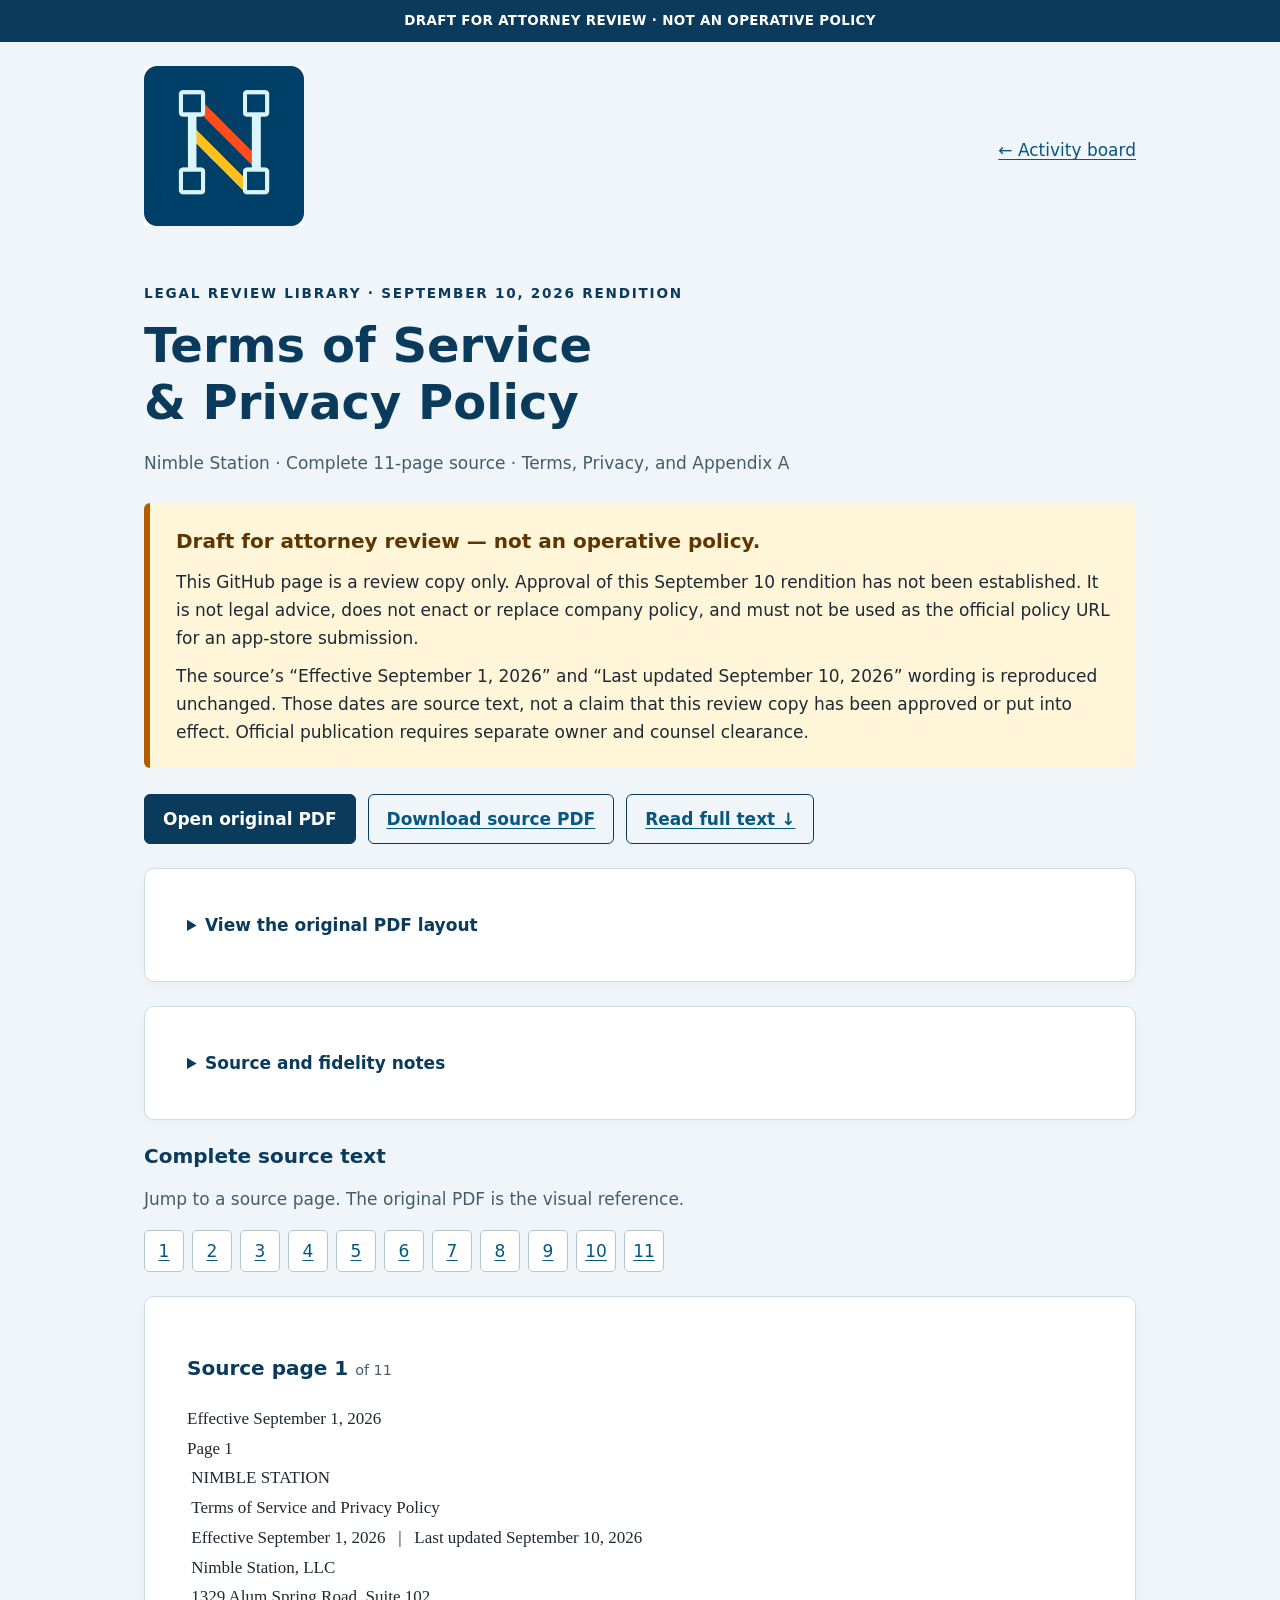
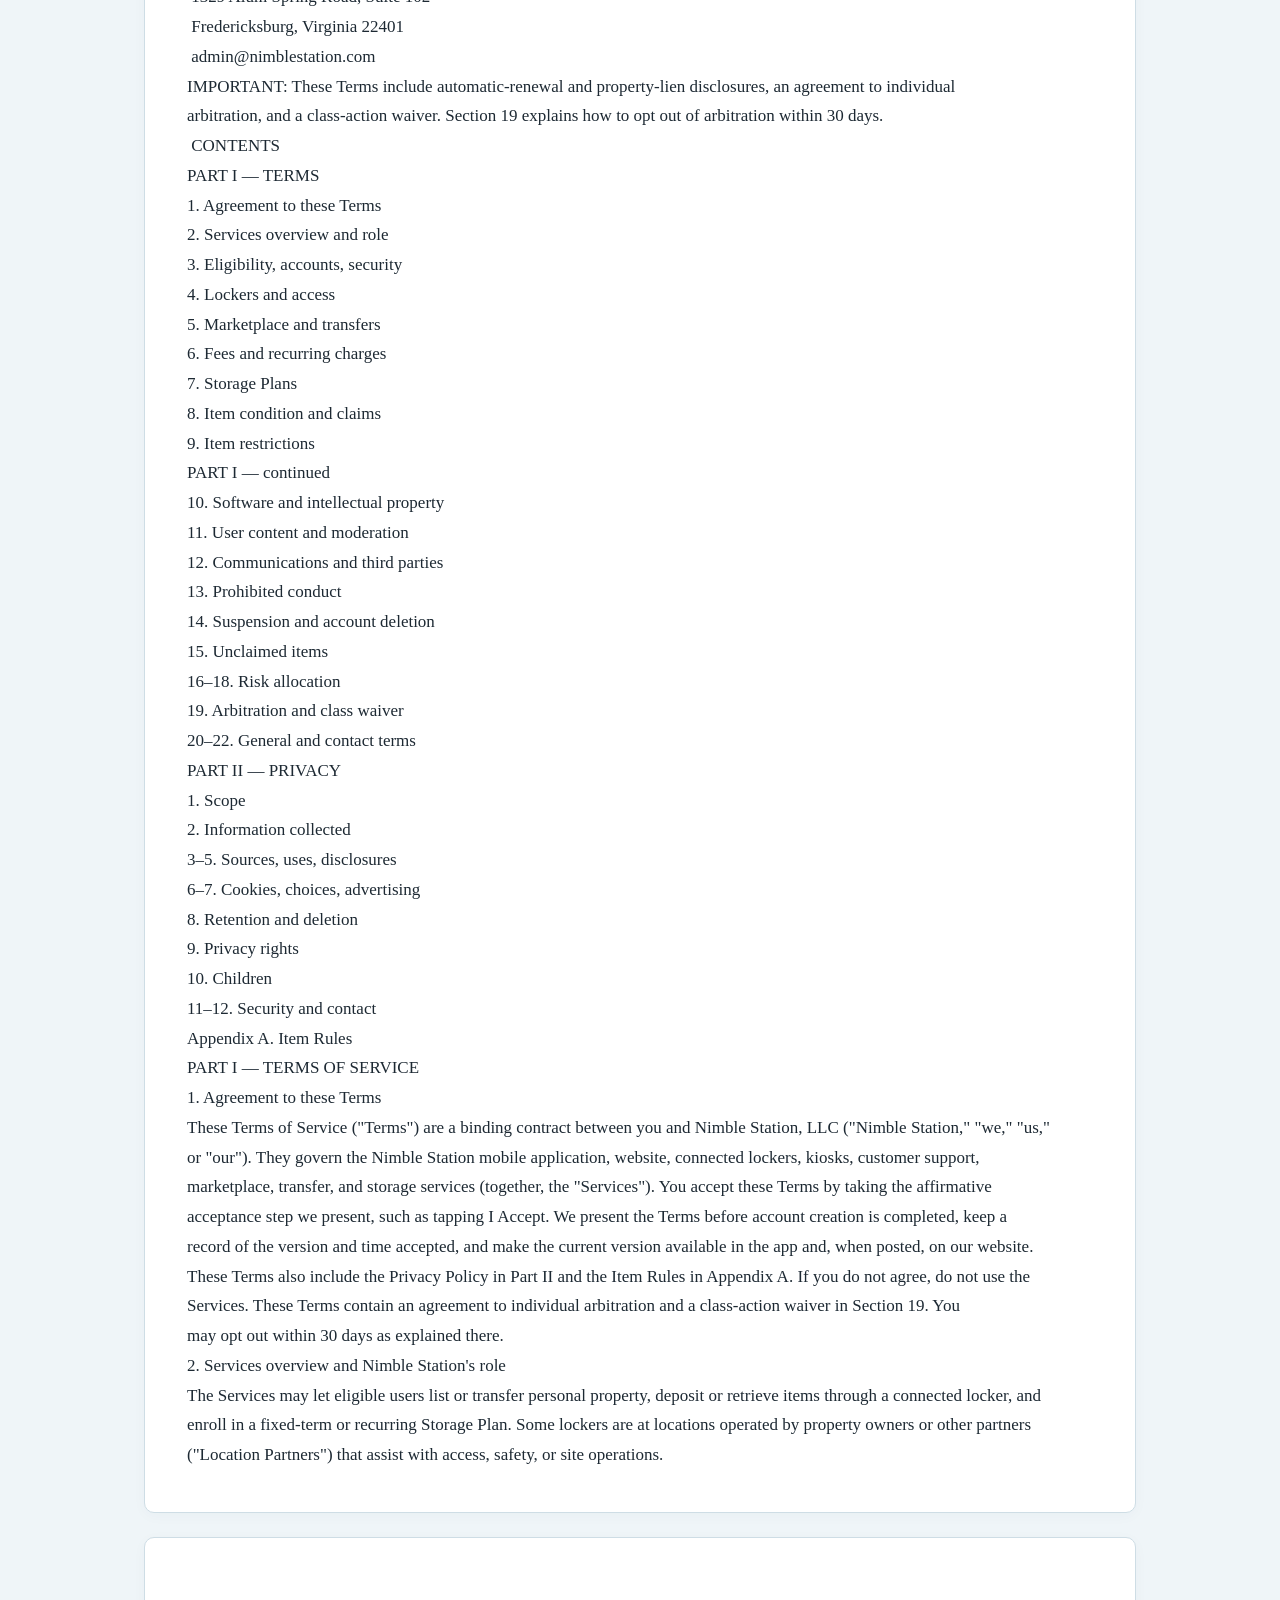
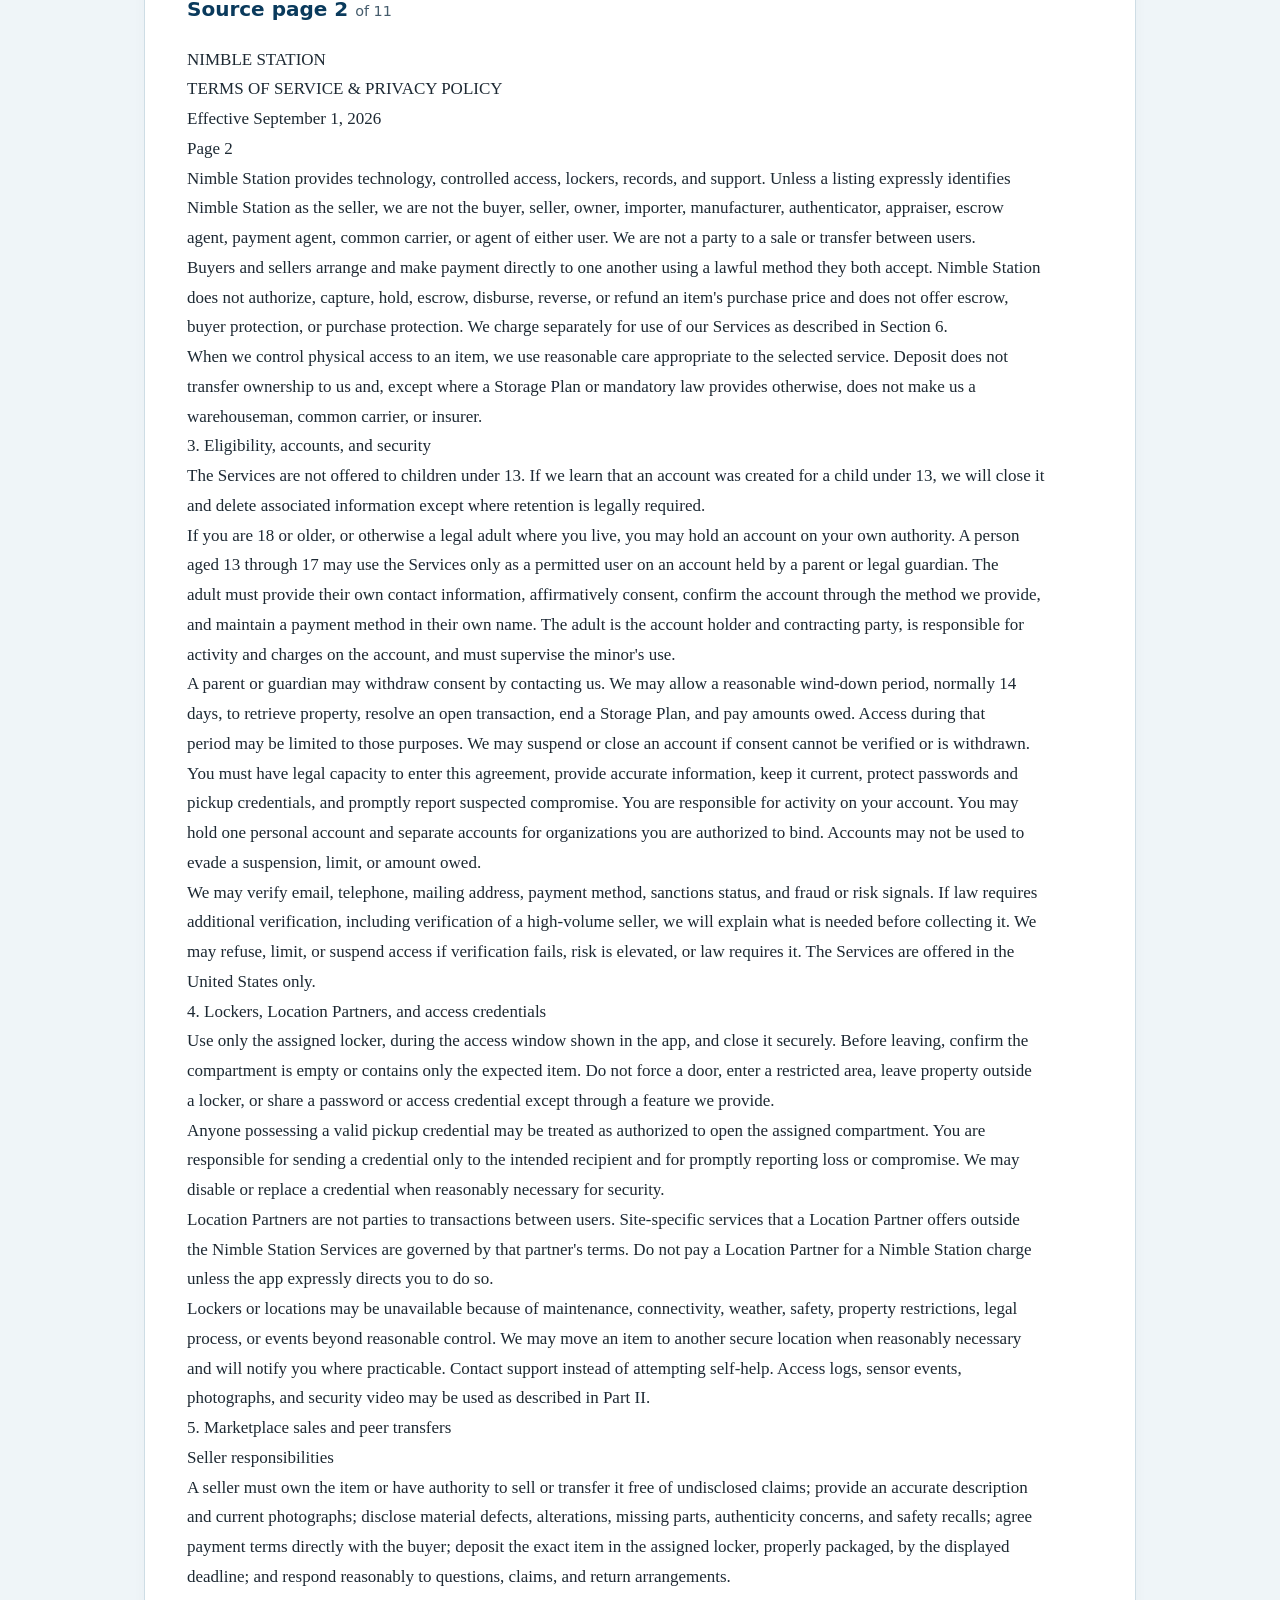
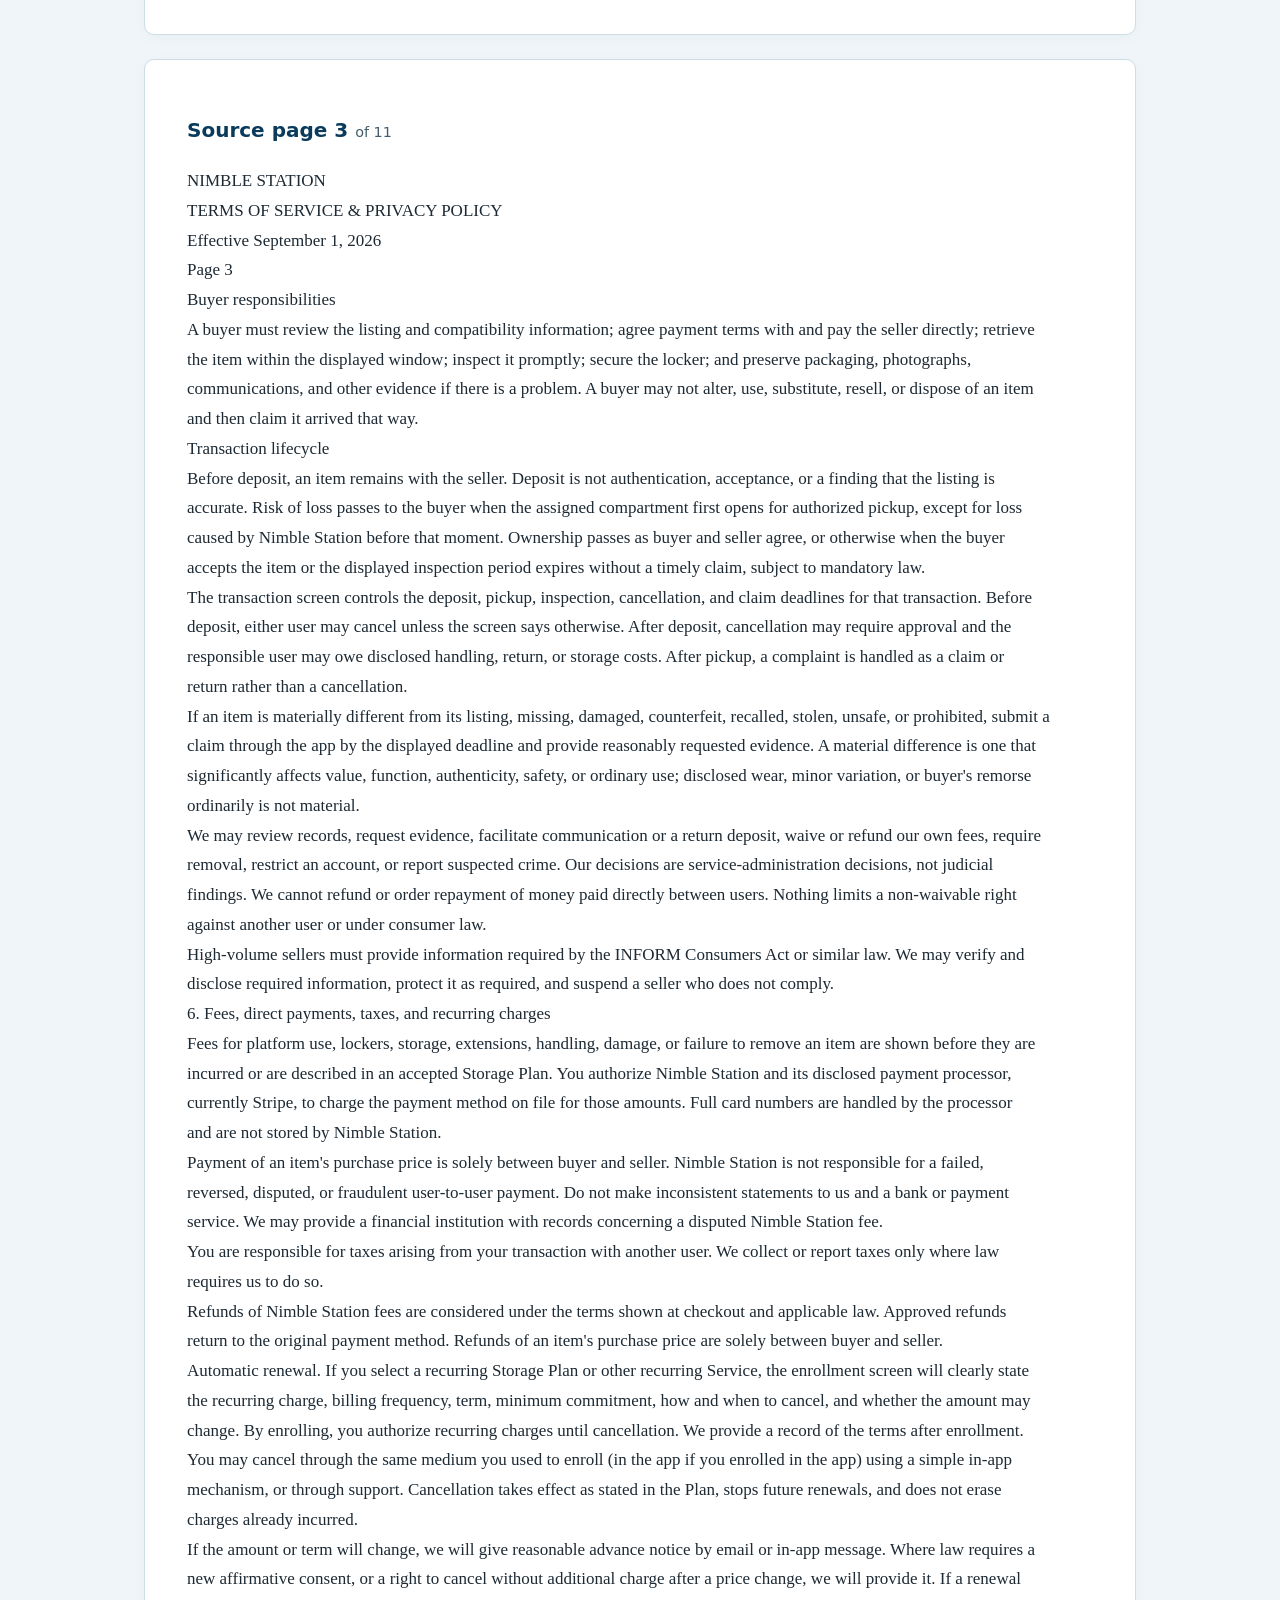
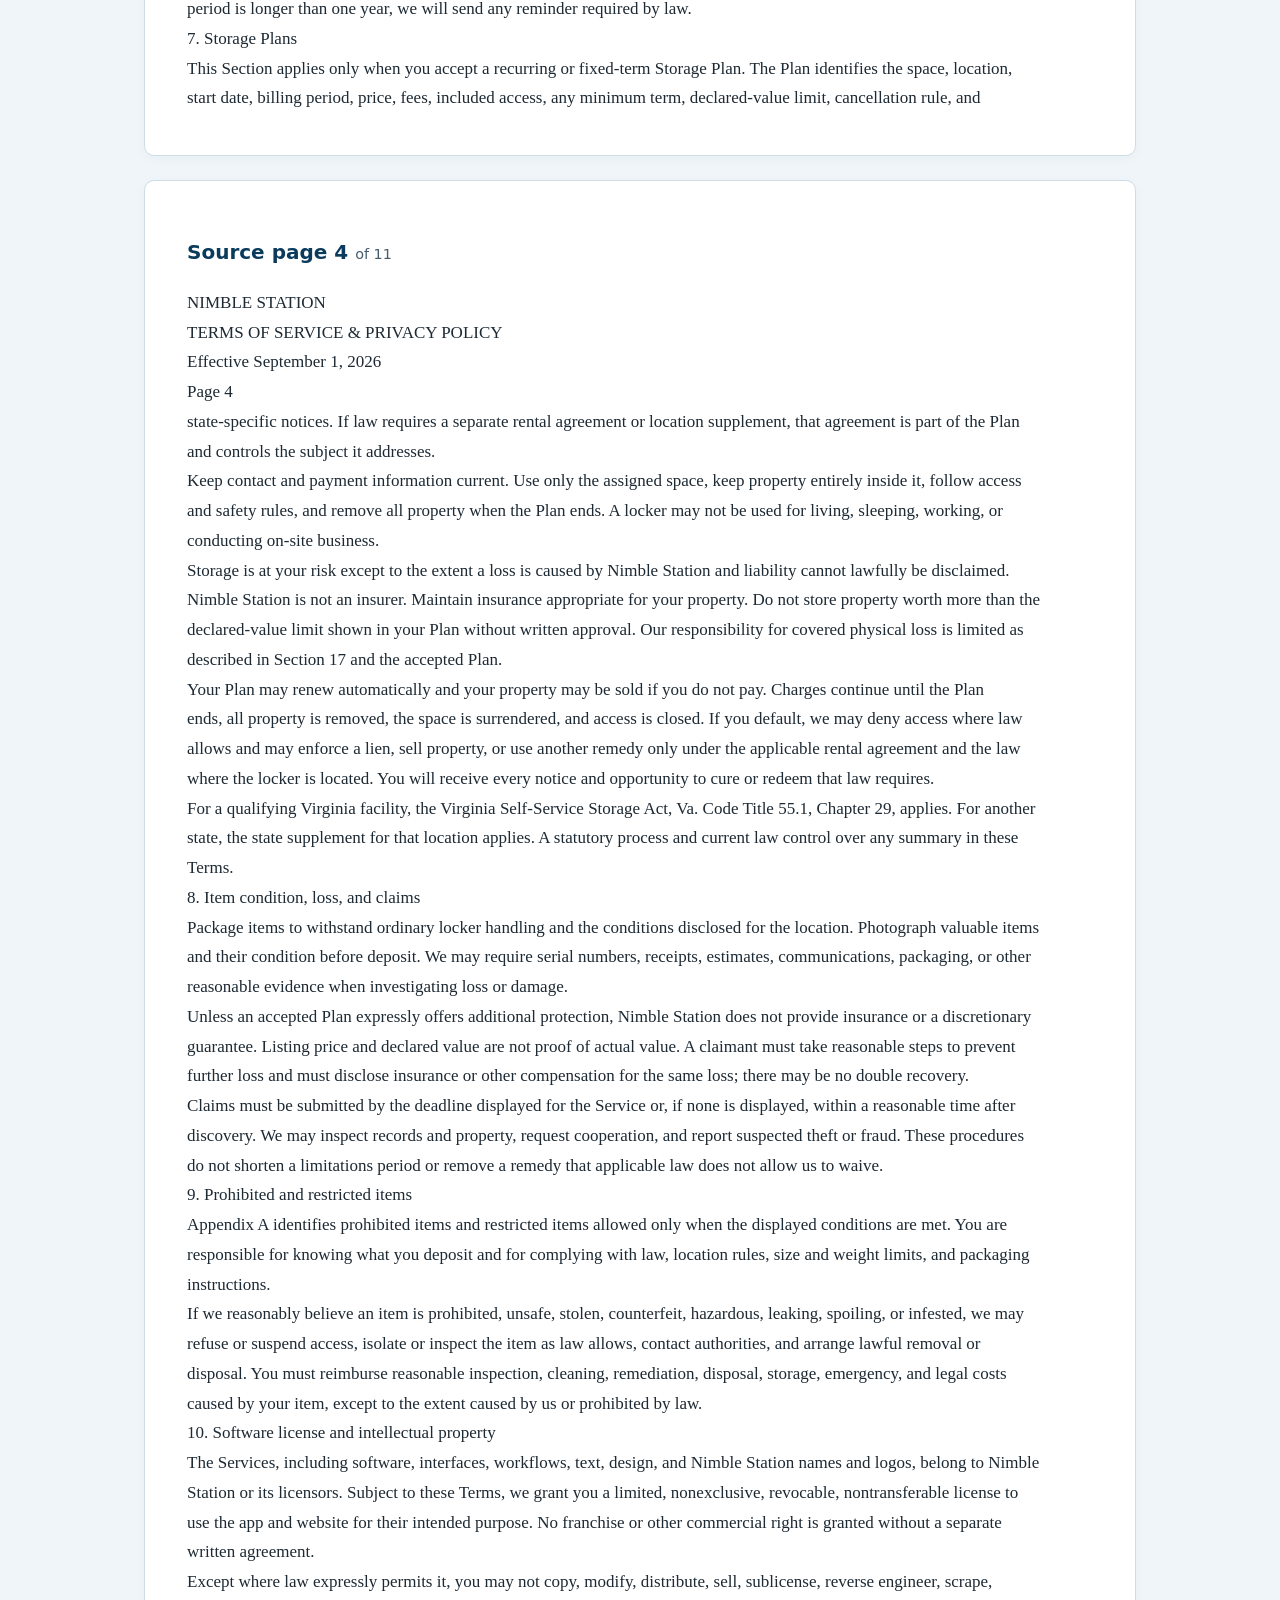
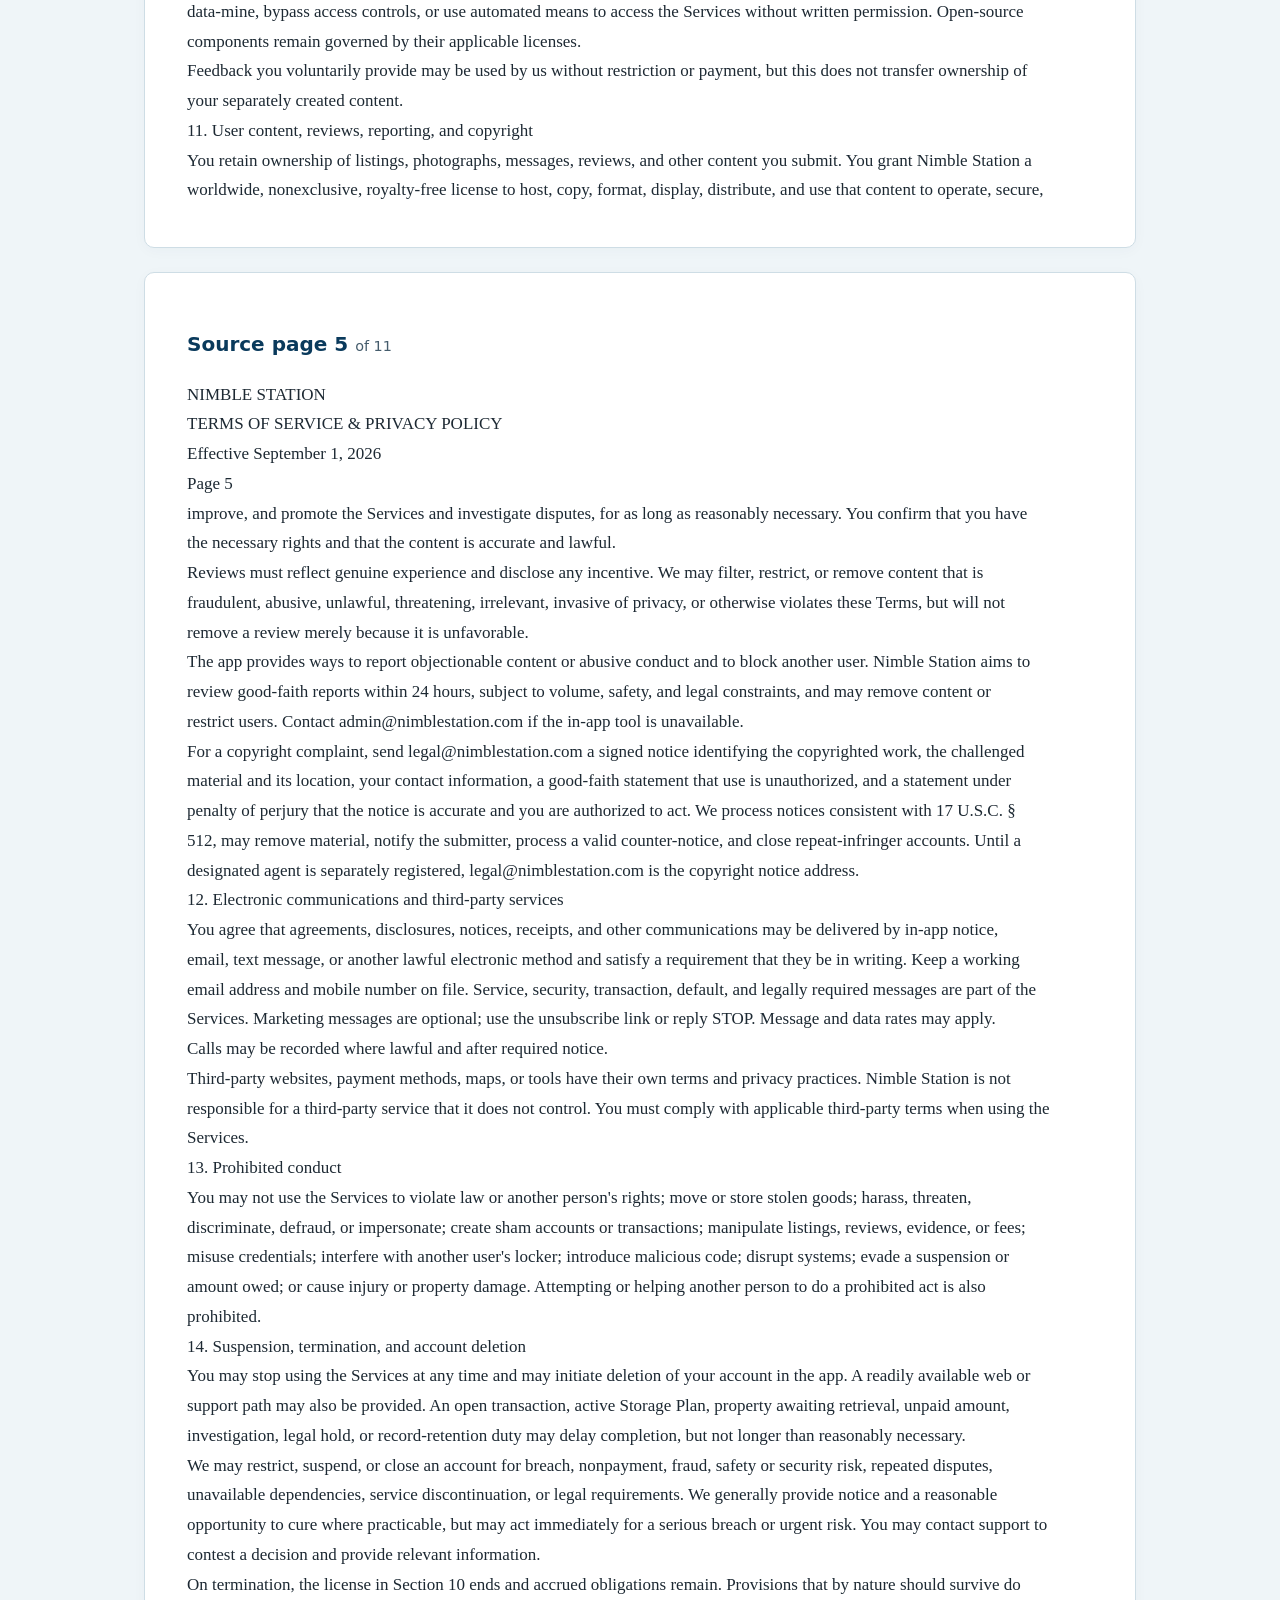
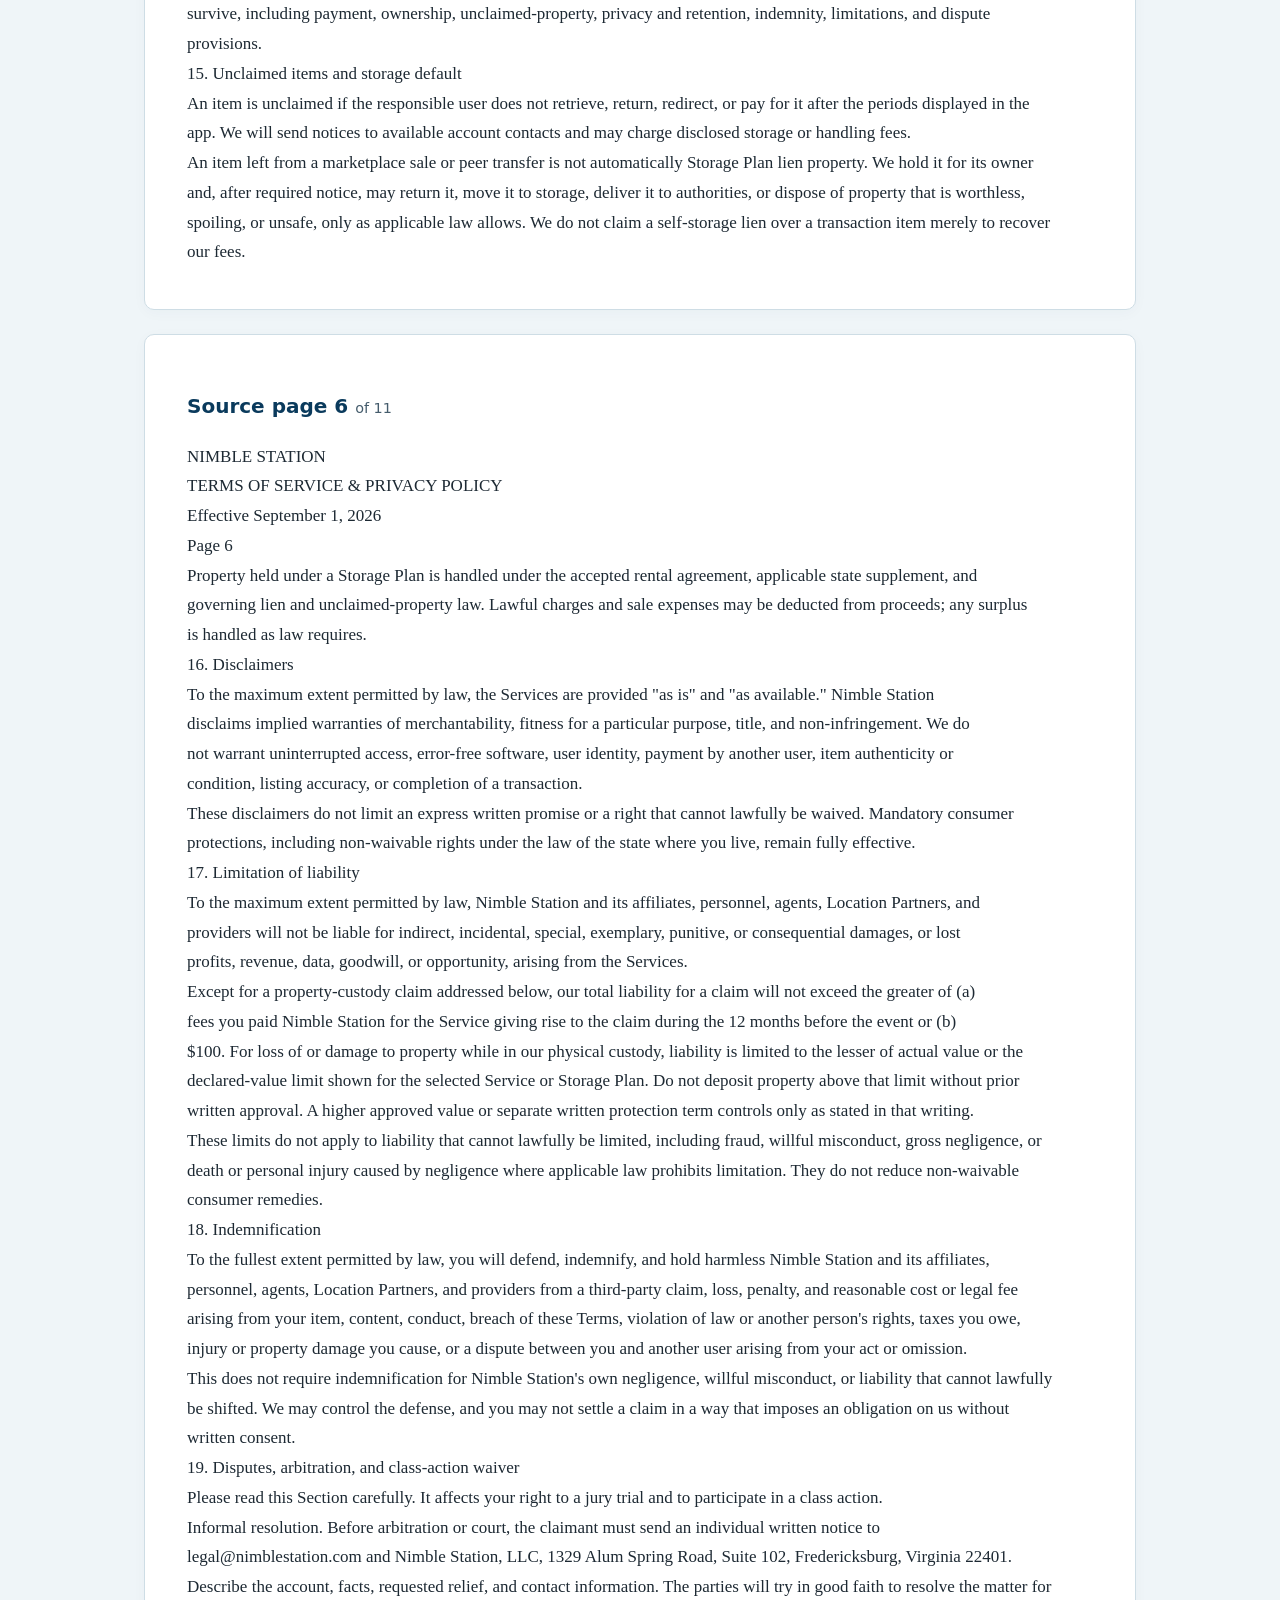
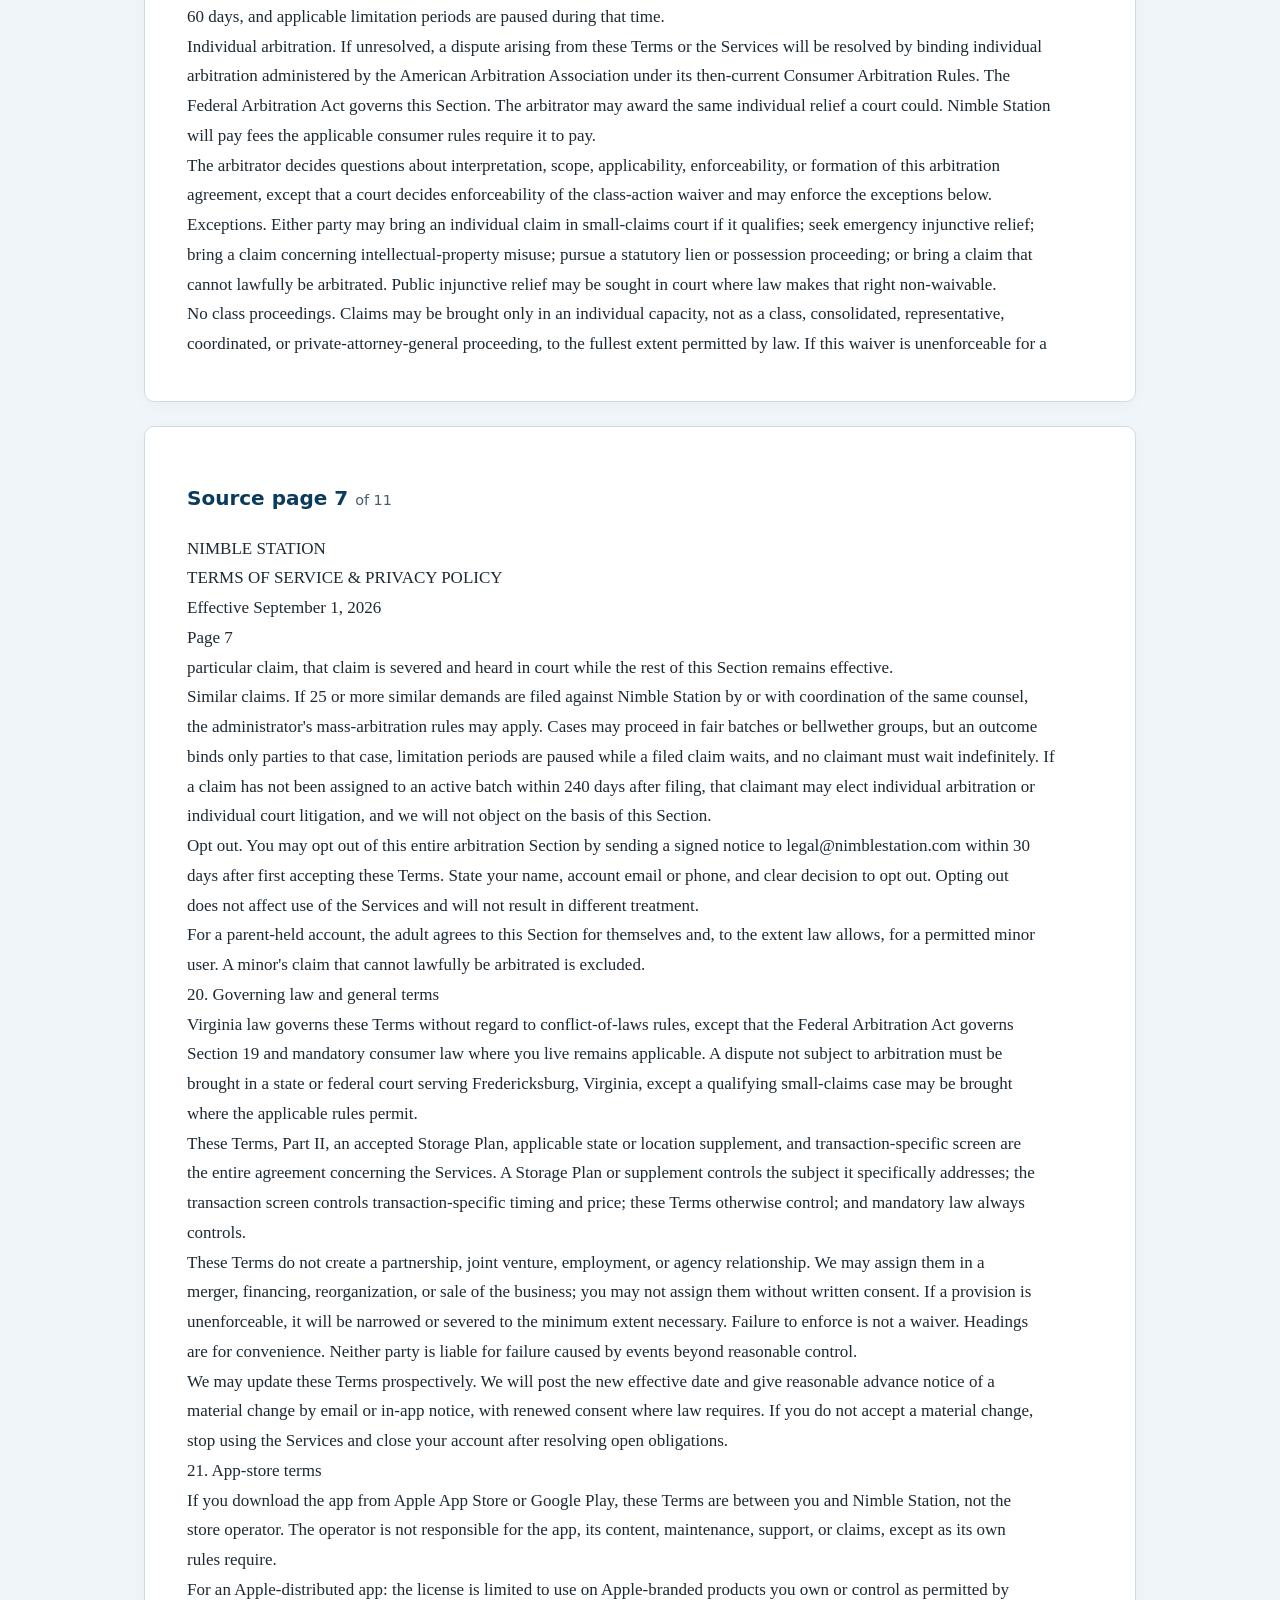
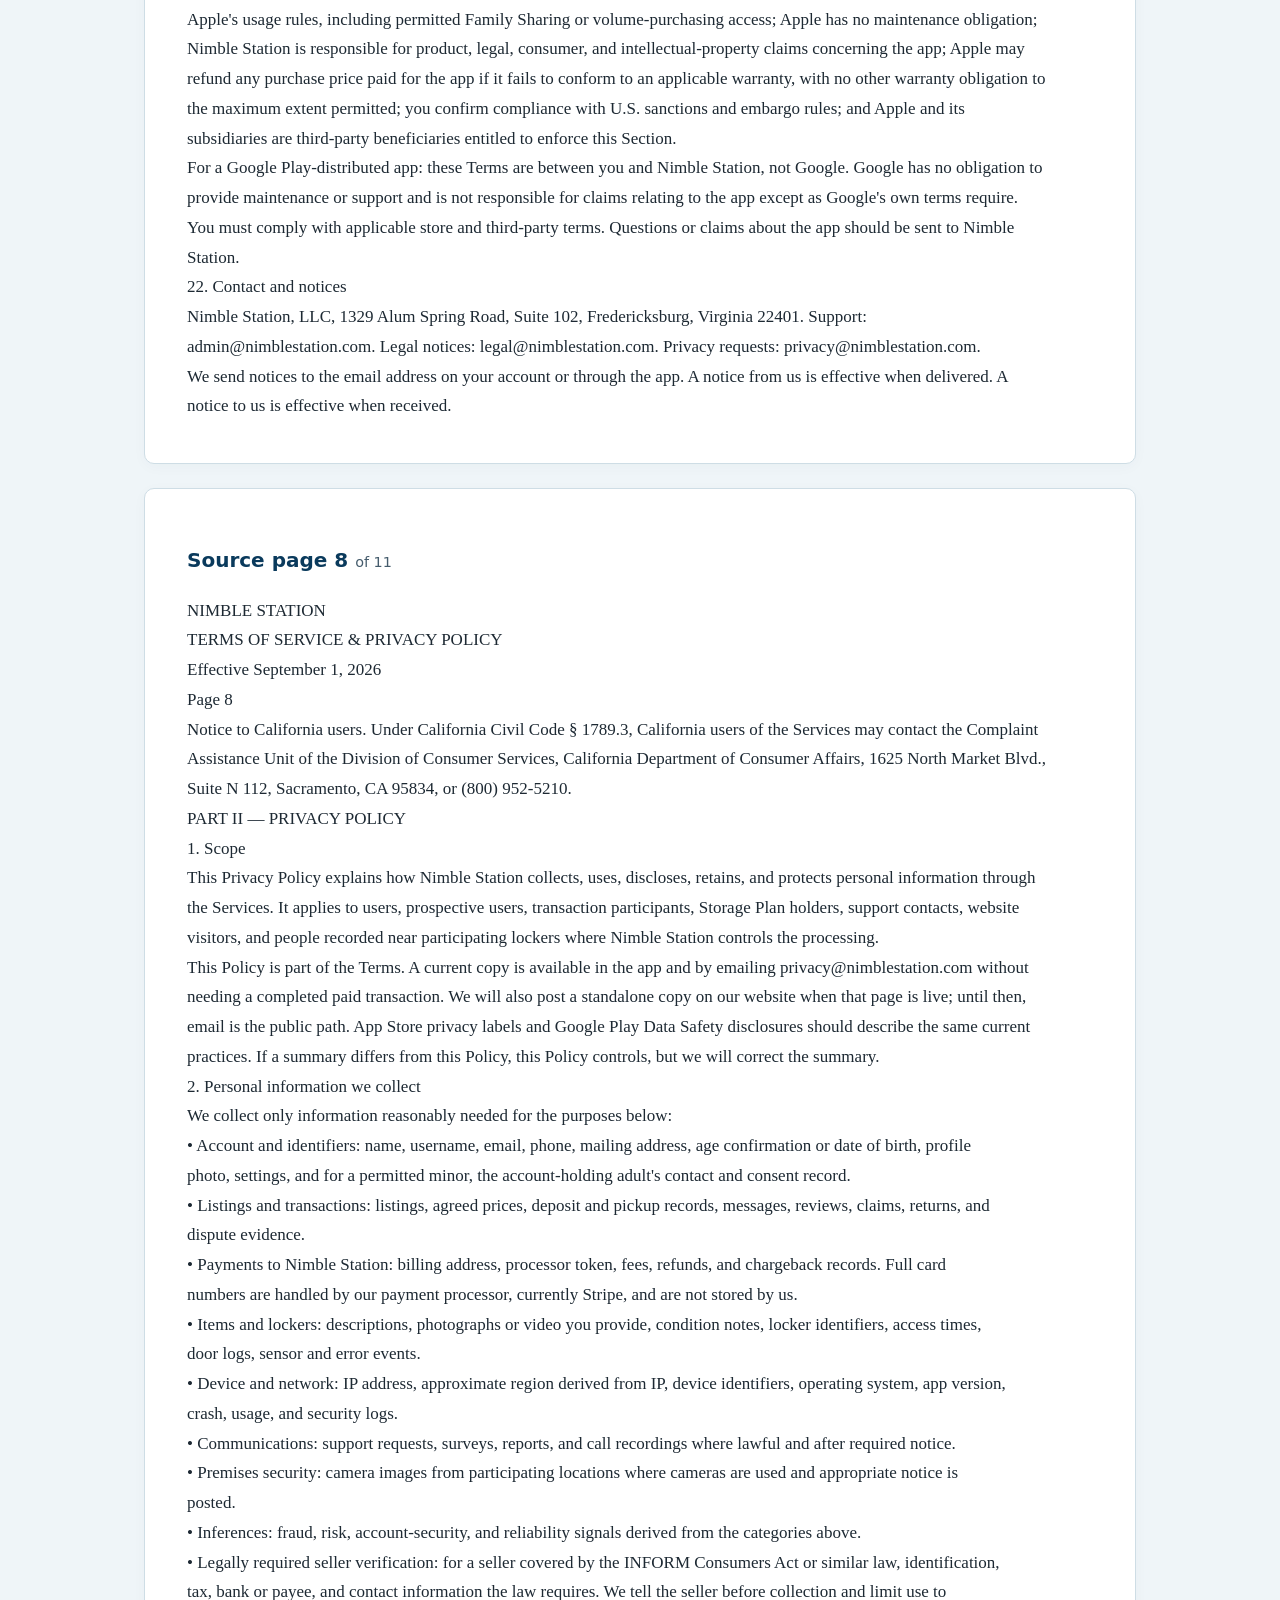
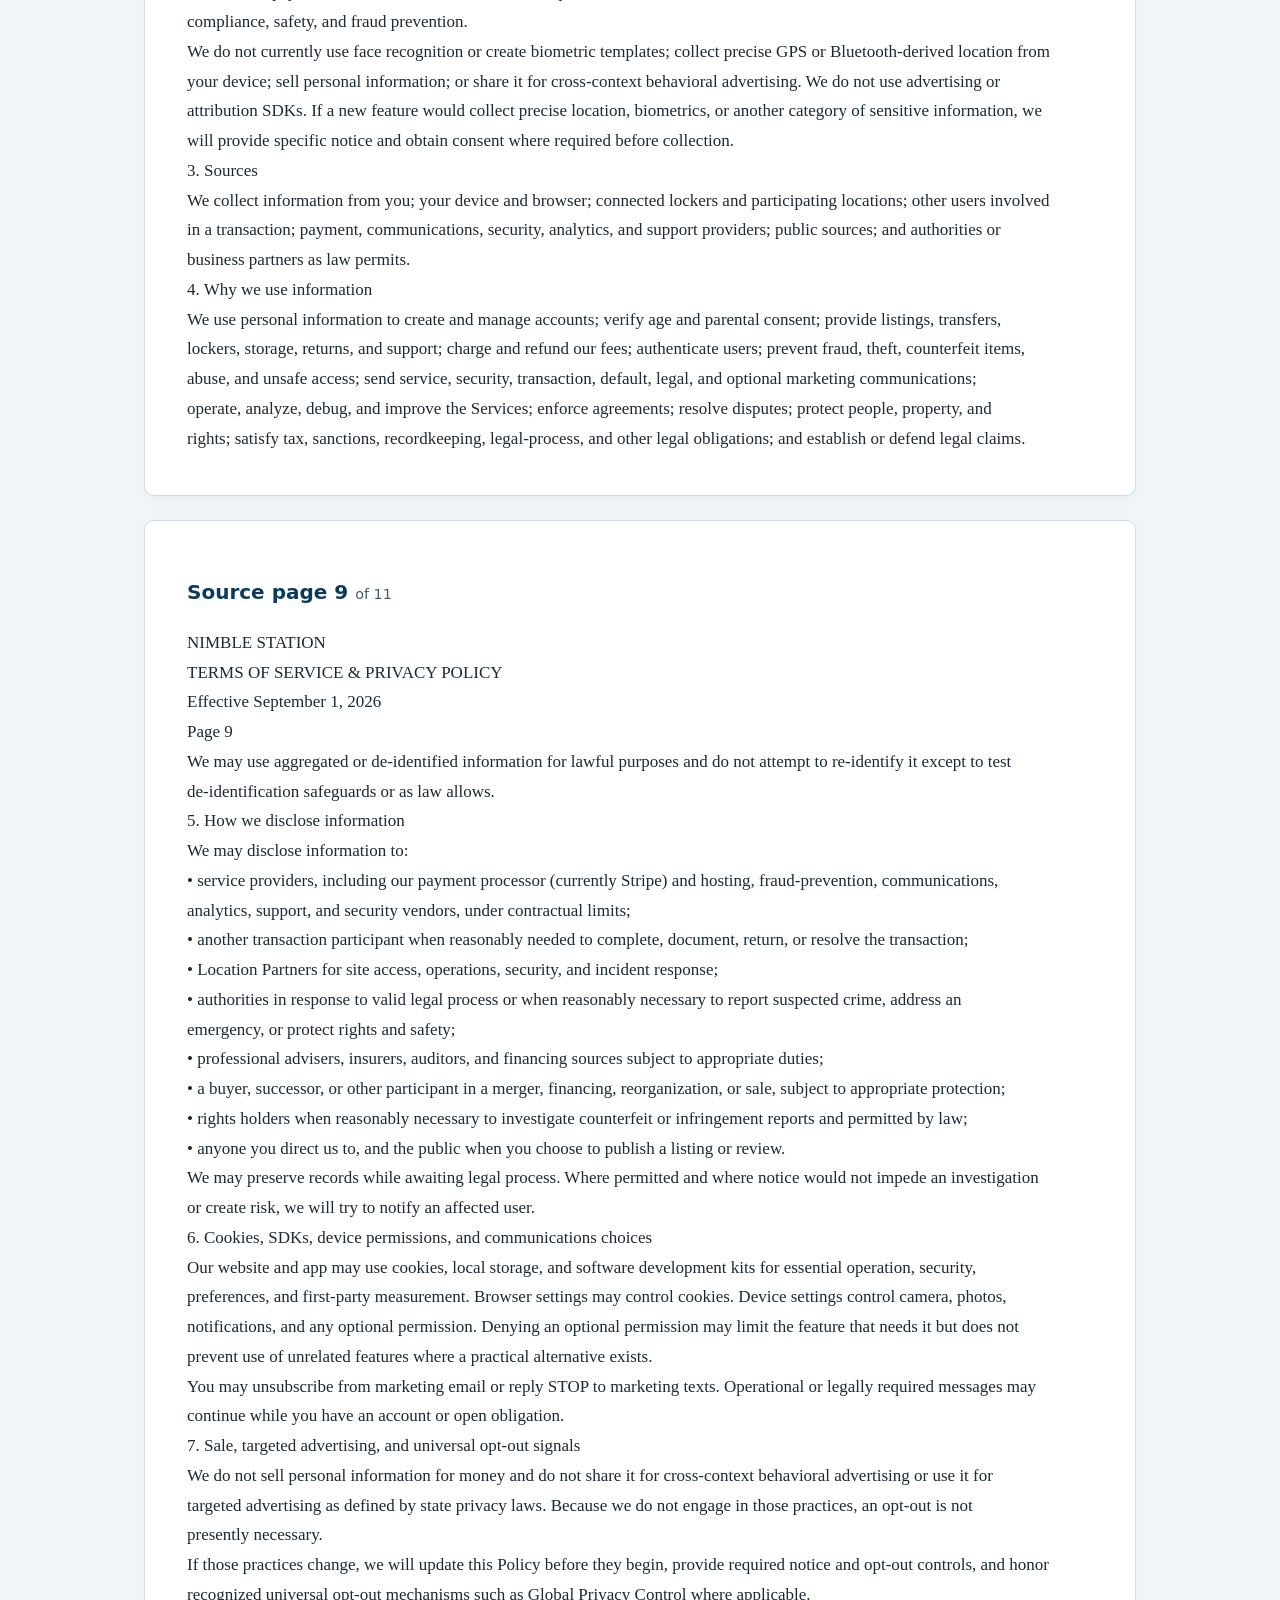
==== terms-privacy-review/index.html @ a99d4d2e "Add September 10 Terms and Privacy review-only page" ====
<!doctype html>
<html lang="en"><head><meta charset="utf-8"><meta name="viewport" content="width=device-width,initial-scale=1">
<meta name="robots" content="noindex,nofollow,noarchive"><meta name="description" content="September 10, 2026 Terms and Privacy review copy. Draft for attorney review; not an operative policy.">
<title>DRAFT FOR REVIEW — Nimble Station Terms &amp; Privacy</title>
<link rel="icon" href="../assets/nimble-logo.png">
<style>
:root{color-scheme:light;--navy:#0a3a5c;--muted:#455c6c;--orange:#f15a24;--ice:#eff5f8}*{box-sizing:border-box}html{scroll-behavior:smooth;scroll-padding-top:5rem}body{margin:0;background:var(--ice);color:#1d2933;font:17px/1.65 system-ui,-apple-system,BlinkMacSystemFont,"Segoe UI",sans-serif}a{color:#075781;text-underline-offset:3px}a:focus-visible,summary:focus-visible{outline:3px solid var(--orange);outline-offset:4px}header,main,footer{max-width:1040px;margin:auto;padding:24px}header{display:flex;align-items:center;justify-content:space-between;gap:20px}header img{width:160px;height:auto}h1,h2,h3{color:var(--navy);line-height:1.2}h1{font-size:clamp(2rem,5vw,3rem);margin:12px 0}h2{font-size:1.25rem}h2 span{font-size:.9rem;font-weight:400;color:var(--muted)}.eyebrow{font-size:.85rem;font-weight:800;letter-spacing:.13em;text-transform:uppercase;color:var(--navy)}.warning{background:#fff5d8;border-left:6px solid #b65c00;padding:22px 26px;border-radius:6px;margin:26px 0}.warning strong{display:block;color:#603500;font-size:1.25rem}.warning p{margin:10px 0 0}.meta{color:var(--muted)}.actions{display:flex;flex-wrap:wrap;gap:12px;margin:22px 0}.actions a{padding:10px 18px;border:1px solid var(--navy);border-radius:6px;font-weight:650}.actions .primary{background:var(--navy);color:white;text-decoration:none}.paper,details{background:white;border:1px solid #cedde5;border-radius:10px;padding:clamp(18px,4vw,42px);margin:24px 0;box-shadow:0 3px 14px #0a3a5c08}.source-text{font-family:Georgia,"Times New Roman",serif;font-size:17px;line-height:1.75;white-space:pre-wrap;overflow-wrap:anywhere;margin:24px 0 0}.page-nav{display:flex;flex-wrap:wrap;gap:8px}.page-nav a{background:white;border:1px solid #b3c6d2;border-radius:5px;min-width:40px;padding:6px;text-align:center}summary{cursor:pointer;font-weight:700;color:var(--navy)}iframe{width:100%;height:780px;border:1px solid #c6d7e1;margin-top:20px}code{overflow-wrap:anywhere;font-size:.82rem}footer{font-size:.9rem;color:var(--muted);border-top:1px solid #c6d7e1}.status-bar{position:sticky;top:0;z-index:2;background:var(--navy);color:white;text-align:center;font-size:.84rem;font-weight:750;padding:10px 16px;letter-spacing:.025em}@media(max-width:600px){header,main,footer{padding:18px}.source-text{font-size:16px}iframe{height:550px}header img{width:125px}}@media print{.status-bar{position:static}header,.actions,.page-nav,details{display:none}.paper{break-before:page;box-shadow:none;border:0;padding:0}.warning{border:3px solid #603500}body{background:white}.source-text{font-size:11pt}}
</style></head><body>
<div class="status-bar">DRAFT FOR ATTORNEY REVIEW · NOT AN OPERATIVE POLICY</div>
<header><a href="../"><img src="../assets/nimble-logo.png" alt="Nimble Station activity board"></a><a href="../">← Activity board</a></header>
<main><div class="eyebrow">Legal review library · September 10, 2026 rendition</div><h1>Terms of Service<br>&amp; Privacy Policy</h1>
<p class="meta">Nimble Station · Complete 11-page source · Terms, Privacy, and Appendix A</p>
<aside class="warning" aria-label="Review status"><strong>Draft for attorney review — not an operative policy.</strong><p>This GitHub page is a review copy only. Approval of this September 10 rendition has not been established. It is not legal advice, does not enact or replace company policy, and must not be used as the official policy URL for an app-store submission.</p><p>The source’s “Effective September 1, 2026” and “Last updated September 10, 2026” wording is reproduced unchanged. Those dates are source text, not a claim that this review copy has been approved or put into effect. Official publication requires separate owner and counsel clearance.</p></aside>
<div class="actions"><a class="primary" href="Nimble_Station_Terms_and_Privacy_Policy_2026-09-10.pdf">Open original PDF</a><a href="Nimble_Station_Terms_and_Privacy_Policy_2026-09-10.pdf" download>Download source PDF</a><a href="#transcript">Read full text ↓</a></div>
<details><summary>View the original PDF layout</summary><p>The PDF below is the unchanged source. Review-only status applies to this copy.</p><iframe title="Original September 10 Terms and Privacy PDF — review copy" src="Nimble_Station_Terms_and_Privacy_Policy_2026-09-10.pdf" loading="lazy"></iframe></details>
<details><summary>Source and fidelity notes</summary><p>Source: <code>Nimble_Station_Terms_and_Privacy_Policy_2026-09-10.pdf</code>. This file matches the September 10 legal-session review build. A matching canonical DOCX was not found in the targeted Downloads search; canonical DOCX custody remains unverified.</p><p>The complete text below was extracted directly from all 11 source pages, without rewriting. Original line breaks and repeated page headers/footers are retained. The PDF extractor’s control-character bullet markers are displayed as bullets; the wording is unchanged. PDF typography and columns are best viewed in the original PDF.</p><p>Original PDF SHA-256:<br><code>dd9c5f3ccf1f59f59201f0b598e0fa2e6bd61d7d2c3eed89489aa948b91367ec</code></p><p>This is the NimbleAdam GitHub Pages review board, not a deployment to nimblestation.com.</p></details>
<h2 id="transcript">Complete source text</h2><p class="meta">Jump to a source page. The original PDF is the visual reference.</p><nav class="page-nav" aria-label="Source pages"><a href="#page-1">1</a><a href="#page-2">2</a><a href="#page-3">3</a><a href="#page-4">4</a><a href="#page-5">5</a><a href="#page-6">6</a><a href="#page-7">7</a><a href="#page-8">8</a><a href="#page-9">9</a><a href="#page-10">10</a><a href="#page-11">11</a></nav>
<section class="paper" id="page-1"><h2>Source page 1 <span>of 11</span></h2><pre class="source-text">Effective September 1, 2026
Page 1
 NIMBLE STATION
 Terms of Service and Privacy Policy
 Effective September 1, 2026   |   Last updated September 10, 2026
 Nimble Station, LLC
 1329 Alum Spring Road, Suite 102
 Fredericksburg, Virginia 22401
 admin@nimblestation.com
IMPORTANT: These Terms include automatic-renewal and property-lien disclosures, an agreement to individual
arbitration, and a class-action waiver. Section 19 explains how to opt out of arbitration within 30 days.
 CONTENTS
PART I — TERMS
1. Agreement to these Terms
2. Services overview and role
3. Eligibility, accounts, security
4. Lockers and access
5. Marketplace and transfers
6. Fees and recurring charges
7. Storage Plans
8. Item condition and claims
9. Item restrictions
PART I — continued
10. Software and intellectual property
11. User content and moderation
12. Communications and third parties
13. Prohibited conduct
14. Suspension and account deletion
15. Unclaimed items
16–18. Risk allocation
19. Arbitration and class waiver
20–22. General and contact terms
PART II — PRIVACY
1. Scope
2. Information collected
3–5. Sources, uses, disclosures
6–7. Cookies, choices, advertising
8. Retention and deletion
9. Privacy rights
10. Children
11–12. Security and contact
Appendix A. Item Rules
PART I — TERMS OF SERVICE
1. Agreement to these Terms
These Terms of Service (&quot;Terms&quot;) are a binding contract between you and Nimble Station, LLC (&quot;Nimble Station,&quot; &quot;we,&quot; &quot;us,&quot;
or &quot;our&quot;). They govern the Nimble Station mobile application, website, connected lockers, kiosks, customer support,
marketplace, transfer, and storage services (together, the &quot;Services&quot;). You accept these Terms by taking the affirmative
acceptance step we present, such as tapping I Accept. We present the Terms before account creation is completed, keep a
record of the version and time accepted, and make the current version available in the app and, when posted, on our website.
These Terms also include the Privacy Policy in Part II and the Item Rules in Appendix A. If you do not agree, do not use the
Services. These Terms contain an agreement to individual arbitration and a class-action waiver in Section 19. You
may opt out within 30 days as explained there.
2. Services overview and Nimble Station&#x27;s role
The Services may let eligible users list or transfer personal property, deposit or retrieve items through a connected locker, and
enroll in a fixed-term or recurring Storage Plan. Some lockers are at locations operated by property owners or other partners
(&quot;Location Partners&quot;) that assist with access, safety, or site operations.
</pre></section><section class="paper" id="page-2"><h2>Source page 2 <span>of 11</span></h2><pre class="source-text">NIMBLE STATION
TERMS OF SERVICE &amp; PRIVACY POLICY
Effective September 1, 2026
Page 2
Nimble Station provides technology, controlled access, lockers, records, and support. Unless a listing expressly identifies
Nimble Station as the seller, we are not the buyer, seller, owner, importer, manufacturer, authenticator, appraiser, escrow
agent, payment agent, common carrier, or agent of either user. We are not a party to a sale or transfer between users.
Buyers and sellers arrange and make payment directly to one another using a lawful method they both accept. Nimble Station
does not authorize, capture, hold, escrow, disburse, reverse, or refund an item&#x27;s purchase price and does not offer escrow,
buyer protection, or purchase protection. We charge separately for use of our Services as described in Section 6.
When we control physical access to an item, we use reasonable care appropriate to the selected service. Deposit does not
transfer ownership to us and, except where a Storage Plan or mandatory law provides otherwise, does not make us a
warehouseman, common carrier, or insurer.
3. Eligibility, accounts, and security
The Services are not offered to children under 13. If we learn that an account was created for a child under 13, we will close it
and delete associated information except where retention is legally required.
If you are 18 or older, or otherwise a legal adult where you live, you may hold an account on your own authority. A person
aged 13 through 17 may use the Services only as a permitted user on an account held by a parent or legal guardian. The
adult must provide their own contact information, affirmatively consent, confirm the account through the method we provide,
and maintain a payment method in their own name. The adult is the account holder and contracting party, is responsible for
activity and charges on the account, and must supervise the minor&#x27;s use.
A parent or guardian may withdraw consent by contacting us. We may allow a reasonable wind-down period, normally 14
days, to retrieve property, resolve an open transaction, end a Storage Plan, and pay amounts owed. Access during that
period may be limited to those purposes. We may suspend or close an account if consent cannot be verified or is withdrawn.
You must have legal capacity to enter this agreement, provide accurate information, keep it current, protect passwords and
pickup credentials, and promptly report suspected compromise. You are responsible for activity on your account. You may
hold one personal account and separate accounts for organizations you are authorized to bind. Accounts may not be used to
evade a suspension, limit, or amount owed.
We may verify email, telephone, mailing address, payment method, sanctions status, and fraud or risk signals. If law requires
additional verification, including verification of a high-volume seller, we will explain what is needed before collecting it. We
may refuse, limit, or suspend access if verification fails, risk is elevated, or law requires it. The Services are offered in the
United States only.
4. Lockers, Location Partners, and access credentials
Use only the assigned locker, during the access window shown in the app, and close it securely. Before leaving, confirm the
compartment is empty or contains only the expected item. Do not force a door, enter a restricted area, leave property outside
a locker, or share a password or access credential except through a feature we provide.
Anyone possessing a valid pickup credential may be treated as authorized to open the assigned compartment. You are
responsible for sending a credential only to the intended recipient and for promptly reporting loss or compromise. We may
disable or replace a credential when reasonably necessary for security.
Location Partners are not parties to transactions between users. Site-specific services that a Location Partner offers outside
the Nimble Station Services are governed by that partner&#x27;s terms. Do not pay a Location Partner for a Nimble Station charge
unless the app expressly directs you to do so.
Lockers or locations may be unavailable because of maintenance, connectivity, weather, safety, property restrictions, legal
process, or events beyond reasonable control. We may move an item to another secure location when reasonably necessary
and will notify you where practicable. Contact support instead of attempting self-help. Access logs, sensor events,
photographs, and security video may be used as described in Part II.
5. Marketplace sales and peer transfers
Seller responsibilities
A seller must own the item or have authority to sell or transfer it free of undisclosed claims; provide an accurate description
and current photographs; disclose material defects, alterations, missing parts, authenticity concerns, and safety recalls; agree
payment terms directly with the buyer; deposit the exact item in the assigned locker, properly packaged, by the displayed
deadline; and respond reasonably to questions, claims, and return arrangements.
</pre></section><section class="paper" id="page-3"><h2>Source page 3 <span>of 11</span></h2><pre class="source-text">NIMBLE STATION
TERMS OF SERVICE &amp; PRIVACY POLICY
Effective September 1, 2026
Page 3
Buyer responsibilities
A buyer must review the listing and compatibility information; agree payment terms with and pay the seller directly; retrieve
the item within the displayed window; inspect it promptly; secure the locker; and preserve packaging, photographs,
communications, and other evidence if there is a problem. A buyer may not alter, use, substitute, resell, or dispose of an item
and then claim it arrived that way.
Transaction lifecycle
Before deposit, an item remains with the seller. Deposit is not authentication, acceptance, or a finding that the listing is
accurate. Risk of loss passes to the buyer when the assigned compartment first opens for authorized pickup, except for loss
caused by Nimble Station before that moment. Ownership passes as buyer and seller agree, or otherwise when the buyer
accepts the item or the displayed inspection period expires without a timely claim, subject to mandatory law.
The transaction screen controls the deposit, pickup, inspection, cancellation, and claim deadlines for that transaction. Before
deposit, either user may cancel unless the screen says otherwise. After deposit, cancellation may require approval and the
responsible user may owe disclosed handling, return, or storage costs. After pickup, a complaint is handled as a claim or
return rather than a cancellation.
If an item is materially different from its listing, missing, damaged, counterfeit, recalled, stolen, unsafe, or prohibited, submit a
claim through the app by the displayed deadline and provide reasonably requested evidence. A material difference is one that
significantly affects value, function, authenticity, safety, or ordinary use; disclosed wear, minor variation, or buyer&#x27;s remorse
ordinarily is not material.
We may review records, request evidence, facilitate communication or a return deposit, waive or refund our own fees, require
removal, restrict an account, or report suspected crime. Our decisions are service-administration decisions, not judicial
findings. We cannot refund or order repayment of money paid directly between users. Nothing limits a non-waivable right
against another user or under consumer law.
High-volume sellers must provide information required by the INFORM Consumers Act or similar law. We may verify and
disclose required information, protect it as required, and suspend a seller who does not comply.
6. Fees, direct payments, taxes, and recurring charges
Fees for platform use, lockers, storage, extensions, handling, damage, or failure to remove an item are shown before they are
incurred or are described in an accepted Storage Plan. You authorize Nimble Station and its disclosed payment processor,
currently Stripe, to charge the payment method on file for those amounts. Full card numbers are handled by the processor
and are not stored by Nimble Station.
Payment of an item&#x27;s purchase price is solely between buyer and seller. Nimble Station is not responsible for a failed,
reversed, disputed, or fraudulent user-to-user payment. Do not make inconsistent statements to us and a bank or payment
service. We may provide a financial institution with records concerning a disputed Nimble Station fee.
You are responsible for taxes arising from your transaction with another user. We collect or report taxes only where law
requires us to do so.
Refunds of Nimble Station fees are considered under the terms shown at checkout and applicable law. Approved refunds
return to the original payment method. Refunds of an item&#x27;s purchase price are solely between buyer and seller.
Automatic renewal. If you select a recurring Storage Plan or other recurring Service, the enrollment screen will clearly state
the recurring charge, billing frequency, term, minimum commitment, how and when to cancel, and whether the amount may
change. By enrolling, you authorize recurring charges until cancellation. We provide a record of the terms after enrollment.
You may cancel through the same medium you used to enroll (in the app if you enrolled in the app) using a simple in-app
mechanism, or through support. Cancellation takes effect as stated in the Plan, stops future renewals, and does not erase
charges already incurred.
If the amount or term will change, we will give reasonable advance notice by email or in-app message. Where law requires a
new affirmative consent, or a right to cancel without additional charge after a price change, we will provide it. If a renewal
period is longer than one year, we will send any reminder required by law.
7. Storage Plans
This Section applies only when you accept a recurring or fixed-term Storage Plan. The Plan identifies the space, location,
start date, billing period, price, fees, included access, any minimum term, declared-value limit, cancellation rule, and
</pre></section><section class="paper" id="page-4"><h2>Source page 4 <span>of 11</span></h2><pre class="source-text">NIMBLE STATION
TERMS OF SERVICE &amp; PRIVACY POLICY
Effective September 1, 2026
Page 4
state-specific notices. If law requires a separate rental agreement or location supplement, that agreement is part of the Plan
and controls the subject it addresses.
Keep contact and payment information current. Use only the assigned space, keep property entirely inside it, follow access
and safety rules, and remove all property when the Plan ends. A locker may not be used for living, sleeping, working, or
conducting on-site business.
Storage is at your risk except to the extent a loss is caused by Nimble Station and liability cannot lawfully be disclaimed.
Nimble Station is not an insurer. Maintain insurance appropriate for your property. Do not store property worth more than the
declared-value limit shown in your Plan without written approval. Our responsibility for covered physical loss is limited as
described in Section 17 and the accepted Plan.
Your Plan may renew automatically and your property may be sold if you do not pay. Charges continue until the Plan
ends, all property is removed, the space is surrendered, and access is closed. If you default, we may deny access where law
allows and may enforce a lien, sell property, or use another remedy only under the applicable rental agreement and the law
where the locker is located. You will receive every notice and opportunity to cure or redeem that law requires.
For a qualifying Virginia facility, the Virginia Self-Service Storage Act, Va. Code Title 55.1, Chapter 29, applies. For another
state, the state supplement for that location applies. A statutory process and current law control over any summary in these
Terms.
8. Item condition, loss, and claims
Package items to withstand ordinary locker handling and the conditions disclosed for the location. Photograph valuable items
and their condition before deposit. We may require serial numbers, receipts, estimates, communications, packaging, or other
reasonable evidence when investigating loss or damage.
Unless an accepted Plan expressly offers additional protection, Nimble Station does not provide insurance or a discretionary
guarantee. Listing price and declared value are not proof of actual value. A claimant must take reasonable steps to prevent
further loss and must disclose insurance or other compensation for the same loss; there may be no double recovery.
Claims must be submitted by the deadline displayed for the Service or, if none is displayed, within a reasonable time after
discovery. We may inspect records and property, request cooperation, and report suspected theft or fraud. These procedures
do not shorten a limitations period or remove a remedy that applicable law does not allow us to waive.
9. Prohibited and restricted items
Appendix A identifies prohibited items and restricted items allowed only when the displayed conditions are met. You are
responsible for knowing what you deposit and for complying with law, location rules, size and weight limits, and packaging
instructions.
If we reasonably believe an item is prohibited, unsafe, stolen, counterfeit, hazardous, leaking, spoiling, or infested, we may
refuse or suspend access, isolate or inspect the item as law allows, contact authorities, and arrange lawful removal or
disposal. You must reimburse reasonable inspection, cleaning, remediation, disposal, storage, emergency, and legal costs
caused by your item, except to the extent caused by us or prohibited by law.
10. Software license and intellectual property
The Services, including software, interfaces, workflows, text, design, and Nimble Station names and logos, belong to Nimble
Station or its licensors. Subject to these Terms, we grant you a limited, nonexclusive, revocable, nontransferable license to
use the app and website for their intended purpose. No franchise or other commercial right is granted without a separate
written agreement.
Except where law expressly permits it, you may not copy, modify, distribute, sell, sublicense, reverse engineer, scrape,
data-mine, bypass access controls, or use automated means to access the Services without written permission. Open-source
components remain governed by their applicable licenses.
Feedback you voluntarily provide may be used by us without restriction or payment, but this does not transfer ownership of
your separately created content.
11. User content, reviews, reporting, and copyright
You retain ownership of listings, photographs, messages, reviews, and other content you submit. You grant Nimble Station a
worldwide, nonexclusive, royalty-free license to host, copy, format, display, distribute, and use that content to operate, secure,
</pre></section><section class="paper" id="page-5"><h2>Source page 5 <span>of 11</span></h2><pre class="source-text">NIMBLE STATION
TERMS OF SERVICE &amp; PRIVACY POLICY
Effective September 1, 2026
Page 5
improve, and promote the Services and investigate disputes, for as long as reasonably necessary. You confirm that you have
the necessary rights and that the content is accurate and lawful.
Reviews must reflect genuine experience and disclose any incentive. We may filter, restrict, or remove content that is
fraudulent, abusive, unlawful, threatening, irrelevant, invasive of privacy, or otherwise violates these Terms, but will not
remove a review merely because it is unfavorable.
The app provides ways to report objectionable content or abusive conduct and to block another user. Nimble Station aims to
review good-faith reports within 24 hours, subject to volume, safety, and legal constraints, and may remove content or
restrict users. Contact admin@nimblestation.com if the in-app tool is unavailable.
For a copyright complaint, send legal@nimblestation.com a signed notice identifying the copyrighted work, the challenged
material and its location, your contact information, a good-faith statement that use is unauthorized, and a statement under
penalty of perjury that the notice is accurate and you are authorized to act. We process notices consistent with 17 U.S.C. §
512, may remove material, notify the submitter, process a valid counter-notice, and close repeat-infringer accounts. Until a
designated agent is separately registered, legal@nimblestation.com is the copyright notice address.
12. Electronic communications and third-party services
You agree that agreements, disclosures, notices, receipts, and other communications may be delivered by in-app notice,
email, text message, or another lawful electronic method and satisfy a requirement that they be in writing. Keep a working
email address and mobile number on file. Service, security, transaction, default, and legally required messages are part of the
Services. Marketing messages are optional; use the unsubscribe link or reply STOP. Message and data rates may apply.
Calls may be recorded where lawful and after required notice.
Third-party websites, payment methods, maps, or tools have their own terms and privacy practices. Nimble Station is not
responsible for a third-party service that it does not control. You must comply with applicable third-party terms when using the
Services.
13. Prohibited conduct
You may not use the Services to violate law or another person&#x27;s rights; move or store stolen goods; harass, threaten,
discriminate, defraud, or impersonate; create sham accounts or transactions; manipulate listings, reviews, evidence, or fees;
misuse credentials; interfere with another user&#x27;s locker; introduce malicious code; disrupt systems; evade a suspension or
amount owed; or cause injury or property damage. Attempting or helping another person to do a prohibited act is also
prohibited.
14. Suspension, termination, and account deletion
You may stop using the Services at any time and may initiate deletion of your account in the app. A readily available web or
support path may also be provided. An open transaction, active Storage Plan, property awaiting retrieval, unpaid amount,
investigation, legal hold, or record-retention duty may delay completion, but not longer than reasonably necessary.
We may restrict, suspend, or close an account for breach, nonpayment, fraud, safety or security risk, repeated disputes,
unavailable dependencies, service discontinuation, or legal requirements. We generally provide notice and a reasonable
opportunity to cure where practicable, but may act immediately for a serious breach or urgent risk. You may contact support to
contest a decision and provide relevant information.
On termination, the license in Section 10 ends and accrued obligations remain. Provisions that by nature should survive do
survive, including payment, ownership, unclaimed-property, privacy and retention, indemnity, limitations, and dispute
provisions.
15. Unclaimed items and storage default
An item is unclaimed if the responsible user does not retrieve, return, redirect, or pay for it after the periods displayed in the
app. We will send notices to available account contacts and may charge disclosed storage or handling fees.
An item left from a marketplace sale or peer transfer is not automatically Storage Plan lien property. We hold it for its owner
and, after required notice, may return it, move it to storage, deliver it to authorities, or dispose of property that is worthless,
spoiling, or unsafe, only as applicable law allows. We do not claim a self-storage lien over a transaction item merely to recover
our fees.
</pre></section><section class="paper" id="page-6"><h2>Source page 6 <span>of 11</span></h2><pre class="source-text">NIMBLE STATION
TERMS OF SERVICE &amp; PRIVACY POLICY
Effective September 1, 2026
Page 6
Property held under a Storage Plan is handled under the accepted rental agreement, applicable state supplement, and
governing lien and unclaimed-property law. Lawful charges and sale expenses may be deducted from proceeds; any surplus
is handled as law requires.
16. Disclaimers
To the maximum extent permitted by law, the Services are provided &quot;as is&quot; and &quot;as available.&quot; Nimble Station
disclaims implied warranties of merchantability, fitness for a particular purpose, title, and non-infringement. We do
not warrant uninterrupted access, error-free software, user identity, payment by another user, item authenticity or
condition, listing accuracy, or completion of a transaction.
These disclaimers do not limit an express written promise or a right that cannot lawfully be waived. Mandatory consumer
protections, including non-waivable rights under the law of the state where you live, remain fully effective.
17. Limitation of liability
To the maximum extent permitted by law, Nimble Station and its affiliates, personnel, agents, Location Partners, and
providers will not be liable for indirect, incidental, special, exemplary, punitive, or consequential damages, or lost
profits, revenue, data, goodwill, or opportunity, arising from the Services.
Except for a property-custody claim addressed below, our total liability for a claim will not exceed the greater of (a)
fees you paid Nimble Station for the Service giving rise to the claim during the 12 months before the event or (b)
$100. For loss of or damage to property while in our physical custody, liability is limited to the lesser of actual value or the
declared-value limit shown for the selected Service or Storage Plan. Do not deposit property above that limit without prior
written approval. A higher approved value or separate written protection term controls only as stated in that writing.
These limits do not apply to liability that cannot lawfully be limited, including fraud, willful misconduct, gross negligence, or
death or personal injury caused by negligence where applicable law prohibits limitation. They do not reduce non-waivable
consumer remedies.
18. Indemnification
To the fullest extent permitted by law, you will defend, indemnify, and hold harmless Nimble Station and its affiliates,
personnel, agents, Location Partners, and providers from a third-party claim, loss, penalty, and reasonable cost or legal fee
arising from your item, content, conduct, breach of these Terms, violation of law or another person&#x27;s rights, taxes you owe,
injury or property damage you cause, or a dispute between you and another user arising from your act or omission.
This does not require indemnification for Nimble Station&#x27;s own negligence, willful misconduct, or liability that cannot lawfully
be shifted. We may control the defense, and you may not settle a claim in a way that imposes an obligation on us without
written consent.
19. Disputes, arbitration, and class-action waiver
Please read this Section carefully. It affects your right to a jury trial and to participate in a class action.
Informal resolution. Before arbitration or court, the claimant must send an individual written notice to
legal@nimblestation.com and Nimble Station, LLC, 1329 Alum Spring Road, Suite 102, Fredericksburg, Virginia 22401.
Describe the account, facts, requested relief, and contact information. The parties will try in good faith to resolve the matter for
60 days, and applicable limitation periods are paused during that time.
Individual arbitration. If unresolved, a dispute arising from these Terms or the Services will be resolved by binding individual
arbitration administered by the American Arbitration Association under its then-current Consumer Arbitration Rules. The
Federal Arbitration Act governs this Section. The arbitrator may award the same individual relief a court could. Nimble Station
will pay fees the applicable consumer rules require it to pay.
The arbitrator decides questions about interpretation, scope, applicability, enforceability, or formation of this arbitration
agreement, except that a court decides enforceability of the class-action waiver and may enforce the exceptions below.
Exceptions. Either party may bring an individual claim in small-claims court if it qualifies; seek emergency injunctive relief;
bring a claim concerning intellectual-property misuse; pursue a statutory lien or possession proceeding; or bring a claim that
cannot lawfully be arbitrated. Public injunctive relief may be sought in court where law makes that right non-waivable.
No class proceedings. Claims may be brought only in an individual capacity, not as a class, consolidated, representative,
coordinated, or private-attorney-general proceeding, to the fullest extent permitted by law. If this waiver is unenforceable for a
</pre></section><section class="paper" id="page-7"><h2>Source page 7 <span>of 11</span></h2><pre class="source-text">NIMBLE STATION
TERMS OF SERVICE &amp; PRIVACY POLICY
Effective September 1, 2026
Page 7
particular claim, that claim is severed and heard in court while the rest of this Section remains effective.
Similar claims. If 25 or more similar demands are filed against Nimble Station by or with coordination of the same counsel,
the administrator&#x27;s mass-arbitration rules may apply. Cases may proceed in fair batches or bellwether groups, but an outcome
binds only parties to that case, limitation periods are paused while a filed claim waits, and no claimant must wait indefinitely. If
a claim has not been assigned to an active batch within 240 days after filing, that claimant may elect individual arbitration or
individual court litigation, and we will not object on the basis of this Section.
Opt out. You may opt out of this entire arbitration Section by sending a signed notice to legal@nimblestation.com within 30
days after first accepting these Terms. State your name, account email or phone, and clear decision to opt out. Opting out
does not affect use of the Services and will not result in different treatment.
For a parent-held account, the adult agrees to this Section for themselves and, to the extent law allows, for a permitted minor
user. A minor&#x27;s claim that cannot lawfully be arbitrated is excluded.
20. Governing law and general terms
Virginia law governs these Terms without regard to conflict-of-laws rules, except that the Federal Arbitration Act governs
Section 19 and mandatory consumer law where you live remains applicable. A dispute not subject to arbitration must be
brought in a state or federal court serving Fredericksburg, Virginia, except a qualifying small-claims case may be brought
where the applicable rules permit.
These Terms, Part II, an accepted Storage Plan, applicable state or location supplement, and transaction-specific screen are
the entire agreement concerning the Services. A Storage Plan or supplement controls the subject it specifically addresses; the
transaction screen controls transaction-specific timing and price; these Terms otherwise control; and mandatory law always
controls.
These Terms do not create a partnership, joint venture, employment, or agency relationship. We may assign them in a
merger, financing, reorganization, or sale of the business; you may not assign them without written consent. If a provision is
unenforceable, it will be narrowed or severed to the minimum extent necessary. Failure to enforce is not a waiver. Headings
are for convenience. Neither party is liable for failure caused by events beyond reasonable control.
We may update these Terms prospectively. We will post the new effective date and give reasonable advance notice of a
material change by email or in-app notice, with renewed consent where law requires. If you do not accept a material change,
stop using the Services and close your account after resolving open obligations.
21. App-store terms
If you download the app from Apple App Store or Google Play, these Terms are between you and Nimble Station, not the
store operator. The operator is not responsible for the app, its content, maintenance, support, or claims, except as its own
rules require.
For an Apple-distributed app: the license is limited to use on Apple-branded products you own or control as permitted by
Apple&#x27;s usage rules, including permitted Family Sharing or volume-purchasing access; Apple has no maintenance obligation;
Nimble Station is responsible for product, legal, consumer, and intellectual-property claims concerning the app; Apple may
refund any purchase price paid for the app if it fails to conform to an applicable warranty, with no other warranty obligation to
the maximum extent permitted; you confirm compliance with U.S. sanctions and embargo rules; and Apple and its
subsidiaries are third-party beneficiaries entitled to enforce this Section.
For a Google Play-distributed app: these Terms are between you and Nimble Station, not Google. Google has no obligation to
provide maintenance or support and is not responsible for claims relating to the app except as Google&#x27;s own terms require.
You must comply with applicable store and third-party terms. Questions or claims about the app should be sent to Nimble
Station.
22. Contact and notices
Nimble Station, LLC, 1329 Alum Spring Road, Suite 102, Fredericksburg, Virginia 22401. Support:
admin@nimblestation.com. Legal notices: legal@nimblestation.com. Privacy requests: privacy@nimblestation.com.
We send notices to the email address on your account or through the app. A notice from us is effective when delivered. A
notice to us is effective when received.
</pre></section><section class="paper" id="page-8"><h2>Source page 8 <span>of 11</span></h2><pre class="source-text">NIMBLE STATION
TERMS OF SERVICE &amp; PRIVACY POLICY
Effective September 1, 2026
Page 8
Notice to California users. Under California Civil Code § 1789.3, California users of the Services may contact the Complaint
Assistance Unit of the Division of Consumer Services, California Department of Consumer Affairs, 1625 North Market Blvd.,
Suite N 112, Sacramento, CA 95834, or (800) 952-5210.
PART II — PRIVACY POLICY
1. Scope
This Privacy Policy explains how Nimble Station collects, uses, discloses, retains, and protects personal information through
the Services. It applies to users, prospective users, transaction participants, Storage Plan holders, support contacts, website
visitors, and people recorded near participating lockers where Nimble Station controls the processing.
This Policy is part of the Terms. A current copy is available in the app and by emailing privacy@nimblestation.com without
needing a completed paid transaction. We will also post a standalone copy on our website when that page is live; until then,
email is the public path. App Store privacy labels and Google Play Data Safety disclosures should describe the same current
practices. If a summary differs from this Policy, this Policy controls, but we will correct the summary.
2. Personal information we collect
We collect only information reasonably needed for the purposes below:
• Account and identifiers: name, username, email, phone, mailing address, age confirmation or date of birth, profile
photo, settings, and for a permitted minor, the account-holding adult&#x27;s contact and consent record.
• Listings and transactions: listings, agreed prices, deposit and pickup records, messages, reviews, claims, returns, and
dispute evidence.
• Payments to Nimble Station: billing address, processor token, fees, refunds, and chargeback records. Full card
numbers are handled by our payment processor, currently Stripe, and are not stored by us.
• Items and lockers: descriptions, photographs or video you provide, condition notes, locker identifiers, access times,
door logs, sensor and error events.
• Device and network: IP address, approximate region derived from IP, device identifiers, operating system, app version,
crash, usage, and security logs.
• Communications: support requests, surveys, reports, and call recordings where lawful and after required notice.
• Premises security: camera images from participating locations where cameras are used and appropriate notice is
posted.
• Inferences: fraud, risk, account-security, and reliability signals derived from the categories above.
• Legally required seller verification: for a seller covered by the INFORM Consumers Act or similar law, identification,
tax, bank or payee, and contact information the law requires. We tell the seller before collection and limit use to
compliance, safety, and fraud prevention.
We do not currently use face recognition or create biometric templates; collect precise GPS or Bluetooth-derived location from
your device; sell personal information; or share it for cross-context behavioral advertising. We do not use advertising or
attribution SDKs. If a new feature would collect precise location, biometrics, or another category of sensitive information, we
will provide specific notice and obtain consent where required before collection.
3. Sources
We collect information from you; your device and browser; connected lockers and participating locations; other users involved
in a transaction; payment, communications, security, analytics, and support providers; public sources; and authorities or
business partners as law permits.
4. Why we use information
We use personal information to create and manage accounts; verify age and parental consent; provide listings, transfers,
lockers, storage, returns, and support; charge and refund our fees; authenticate users; prevent fraud, theft, counterfeit items,
abuse, and unsafe access; send service, security, transaction, default, legal, and optional marketing communications;
operate, analyze, debug, and improve the Services; enforce agreements; resolve disputes; protect people, property, and
rights; satisfy tax, sanctions, recordkeeping, legal-process, and other legal obligations; and establish or defend legal claims.
</pre></section><section class="paper" id="page-9"><h2>Source page 9 <span>of 11</span></h2><pre class="source-text">NIMBLE STATION
TERMS OF SERVICE &amp; PRIVACY POLICY
Effective September 1, 2026
Page 9
We may use aggregated or de-identified information for lawful purposes and do not attempt to re-identify it except to test
de-identification safeguards or as law allows.
5. How we disclose information
We may disclose information to:
• service providers, including our payment processor (currently Stripe) and hosting, fraud-prevention, communications,
analytics, support, and security vendors, under contractual limits;
• another transaction participant when reasonably needed to complete, document, return, or resolve the transaction;
• Location Partners for site access, operations, security, and incident response;
• authorities in response to valid legal process or when reasonably necessary to report suspected crime, address an
emergency, or protect rights and safety;
• professional advisers, insurers, auditors, and financing sources subject to appropriate duties;
• a buyer, successor, or other participant in a merger, financing, reorganization, or sale, subject to appropriate protection;
• rights holders when reasonably necessary to investigate counterfeit or infringement reports and permitted by law;
• anyone you direct us to, and the public when you choose to publish a listing or review.
We may preserve records while awaiting legal process. Where permitted and where notice would not impede an investigation
or create risk, we will try to notify an affected user.
6. Cookies, SDKs, device permissions, and communications choices
Our website and app may use cookies, local storage, and software development kits for essential operation, security,
preferences, and first-party measurement. Browser settings may control cookies. Device settings control camera, photos,
notifications, and any optional permission. Denying an optional permission may limit the feature that needs it but does not
prevent use of unrelated features where a practical alternative exists.
You may unsubscribe from marketing email or reply STOP to marketing texts. Operational or legally required messages may
continue while you have an account or open obligation.
7. Sale, targeted advertising, and universal opt-out signals
We do not sell personal information for money and do not share it for cross-context behavioral advertising or use it for
targeted advertising as defined by state privacy laws. Because we do not engage in those practices, an opt-out is not
presently necessary.
If those practices change, we will update this Policy before they begin, provide required notice and opt-out controls, and honor
recognized universal opt-out mechanisms such as Global Privacy Control where applicable.
8. Retention and account deletion
We retain information only as long as reasonably necessary for the purposes described, considering the duration of the
account or transaction; open property, Storage Plan, claim, dispute, or investigation; fraud and security needs; tax,
accounting, payment-network, lien, and recordkeeping duties; applicable limitation periods; and legal holds.
When information is no longer needed, we delete it or de-identify it. Aggregated information that cannot reasonably identify a
person may be retained. Backups may persist for a limited period until overwritten under normal schedules.
All users may initiate account deletion in the app and may use any deletion path published on our website or contact
privacy@nimblestation.com. We delete associated content and personal information unless retention is reasonably necessary
for an open matter, security or fraud prevention, legal compliance, or establishment or defense of a claim. We explain material
retention that applies to a request and ask service providers to delete covered information where appropriate.
9. Your privacy rights
Depending on residence and the law&#x27;s applicability, you may have rights to confirm whether we process your information;
access it; correct inaccuracies; delete it; obtain a portable copy; opt out of targeted advertising, sale, or certain profiling;
restrict or limit certain sensitive-data uses; and appeal a denied request. You will not receive discriminatory treatment for
exercising a right.
</pre></section><section class="paper" id="page-10"><h2>Source page 10 <span>of 11</span></h2><pre class="source-text">NIMBLE STATION
TERMS OF SERVICE &amp; PRIVACY POLICY
Effective September 1, 2026
Page 10
Submit a request or appeal to privacy@nimblestation.com. We verify requests proportionately and respond within the time law
allows. An authorized agent may act where permitted, subject to verification. If an appeal is denied, we provide any further
complaint method the applicable law requires.
California residents may also contact the Complaint Assistance Unit of the Division of Consumer Services, California
Department of Consumer Affairs, 1625 North Market Blvd., Suite N 112, Sacramento, CA 95834, or (800) 952-5210.
California residents may request, once per calendar year, information about personal information we disclosed to other
businesses for their own direct marketing in the preceding calendar year (Civil Code § 1798.83, &quot;Shine the Light&quot;). We do not
currently disclose personal information to other businesses for their own direct marketing. Email privacy@nimblestation.com
to make that request.
10. Children and permitted minor users
The Services are not directed to children under 13, and we do not knowingly collect their personal information. Contact
privacy@nimblestation.com if you believe a child under 13 provided information.
For a person aged 13 through 17 using a parent- or guardian-held account, we process the adult&#x27;s contact information and
consent record and information created through the permitted user&#x27;s activity. The adult may review, correct, or request
deletion of that information or withdraw consent. Withdrawal closes the account after the wind-down described in Part I.
11. Security and automated review
We use administrative, technical, and physical safeguards appropriate to the information, including access controls,
authentication, encryption in transit, logging, and vendor management. No system is perfectly secure. Protect credentials and
promptly report suspected compromise. If an incident occurs, we investigate and provide notice required by law.
Automated rules or models may flag fraud, account takeover, prohibited items, or unsafe activity and may lead to verification,
review, or temporary restriction. We do not make a decision producing a legal or similarly significant effect solely by
automated means without a route to human review where required. Contact support to contest a decision.
12. U.S. processing, changes, and contact
The Services are intended for the United States. Information may be processed in U.S. states where we and our providers
operate. If future international processing requires an additional notice or transfer safeguard, we will provide it before that
processing begins.
We may update this Policy prospectively. We post the effective date and give reasonable advance notice of a material
change, with consent where law requires.
Privacy contact: Nimble Station, LLC, Attn: Privacy, 1329 Alum Spring Road, Suite 102, Fredericksburg, Virginia 22401.
privacy@nimblestation.com.
APPENDIX A — ITEM RULES
A. Prohibited items
You may never list, deposit, transfer, or store:
• people, live animals, human remains, or bodily materials;
• illegal, stolen, counterfeit, infringing, recalled, or unlawfully imported property, or property used to facilitate crime;
• firearms, ammunition, explosives, fireworks, or a weapon prohibited by law or location rule;
• tobacco, nicotine, vaping products, alcohol, or other unsupported age-restricted goods;
• controlled substances, illegal drugs, drug paraphernalia, cannabis where prohibited, or unlawfully transferred prescription
medicine;
• hazardous, toxic, radioactive, corrosive, flammable, pressurized, biohazardous, infectious, or environmentally regulated
materials, including fuel;
• leaking, infested, moldy, or odor-producing items;
• child sexual abuse material, non-consensual intimate imagery, exploitative content, or obscene material prohibited by
law;
• motor vehicles, watercraft, large machinery, or property exceeding posted size, weight, power, or ventilation limits; or
</pre></section><section class="paper" id="page-11"><h2>Source page 11 <span>of 11</span></h2><pre class="source-text">NIMBLE STATION
TERMS OF SERVICE &amp; PRIVACY POLICY
Effective September 1, 2026
Page 11
• anything prohibited by law, the applicable location, our insurer, or a payment provider whose rule applies to the Service.
B. Restricted items
The following are permitted only when the app expressly accepts the category and all displayed conditions are met:
• Perishable goods and live plants: packaged to prevent leakage, odor, spoilage, and contamination; accurately marked;
lawful under agricultural rules; and retrieved within the displayed perishable window. Lockers are not refrigerated unless
expressly stated.
• Consumer chemicals, pesticides, batteries, and battery-powered devices: lawful consumer quantities, in original or
protective packaging, undamaged, not swollen, leaking, loose, or otherwise unsafe.
• Jewelry, precious metals, collectibles, cash, negotiable instruments, gift cards, lottery tickets, cryptocurrency
keys, and irreplaceable documents: only if the category is expressly offered and within the declared-value limit.
• Items requiring a license to possess or transfer: only when the user holds the license, the transaction and location are
lawful, and the item is not prohibited above.
We may refuse a restricted category at a location, impose reasonable handling conditions, or require removal. The prohibited
list always controls over the restricted list.
</pre></section>
</main><footer><strong>Review copy only.</strong> No counsel approval is claimed. September 10, 2026 rendition.<br><a href="../">Return to activity board</a></footer></body></html>
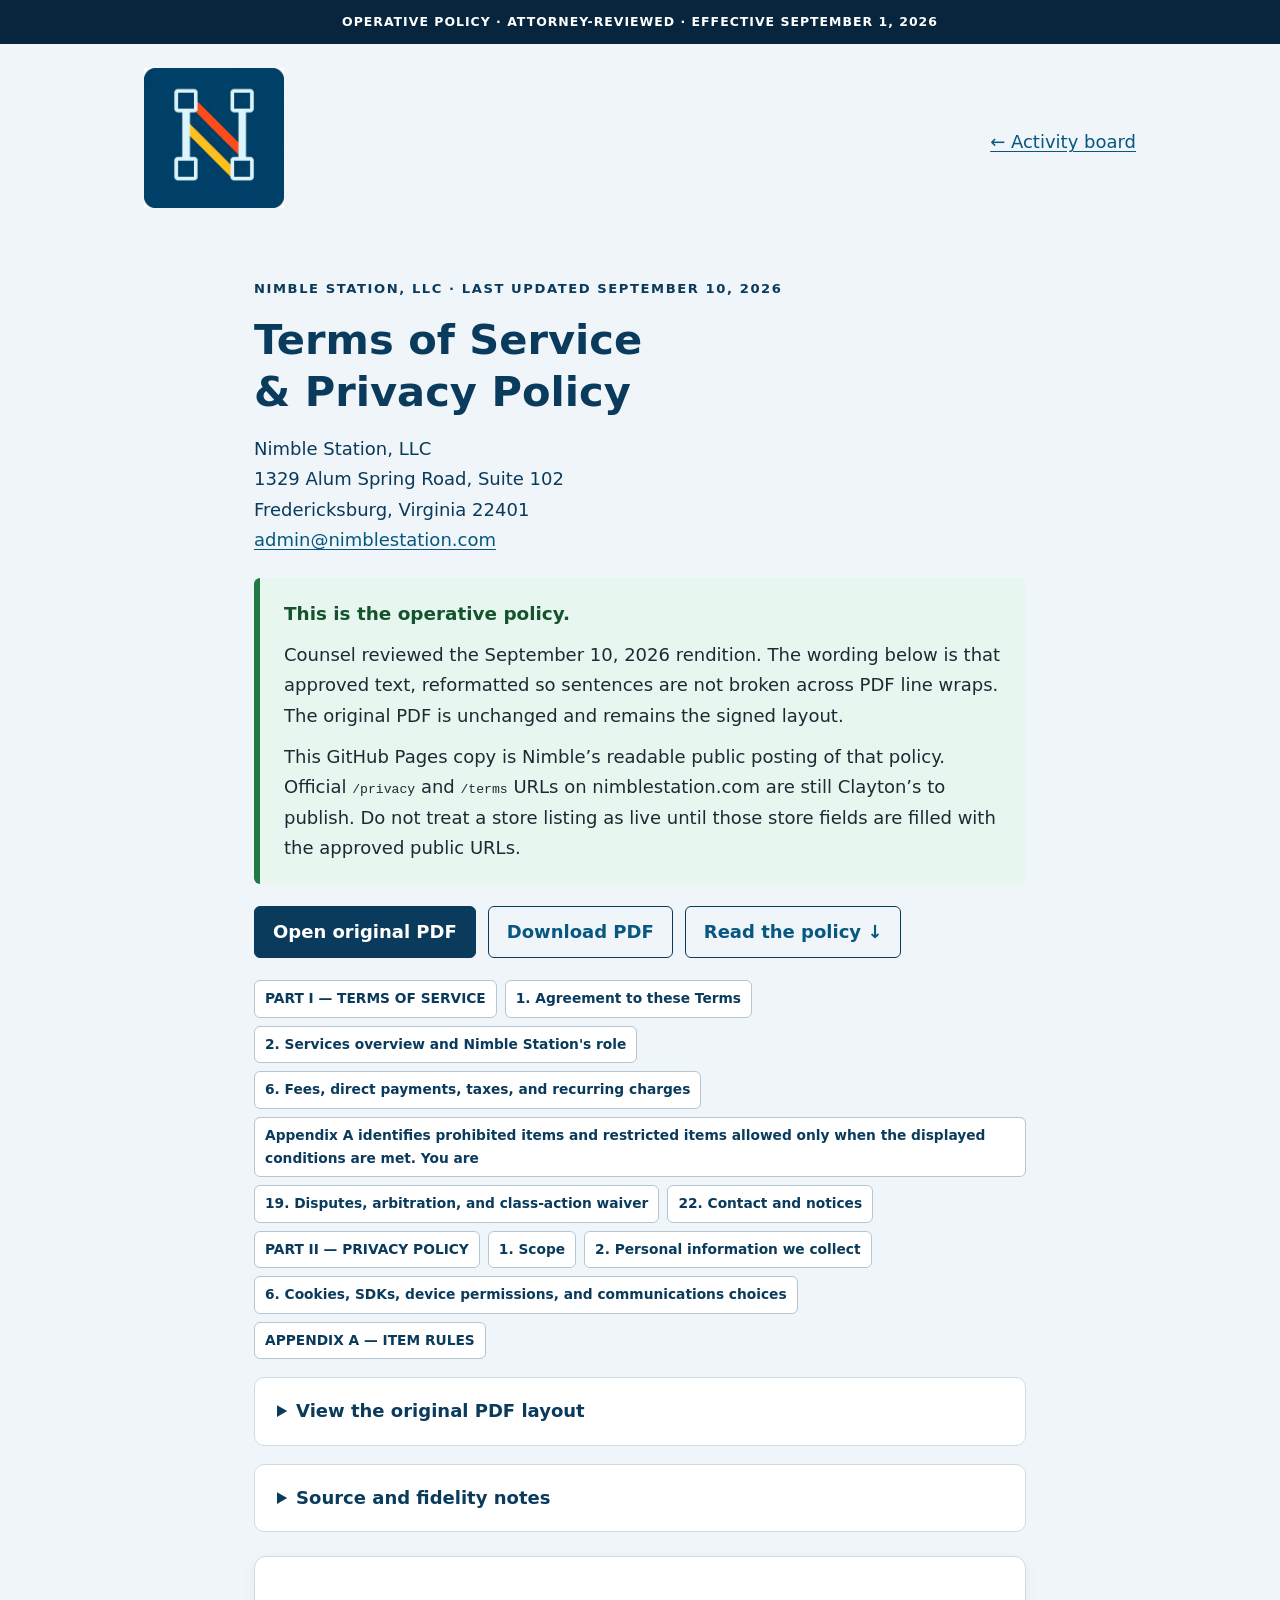
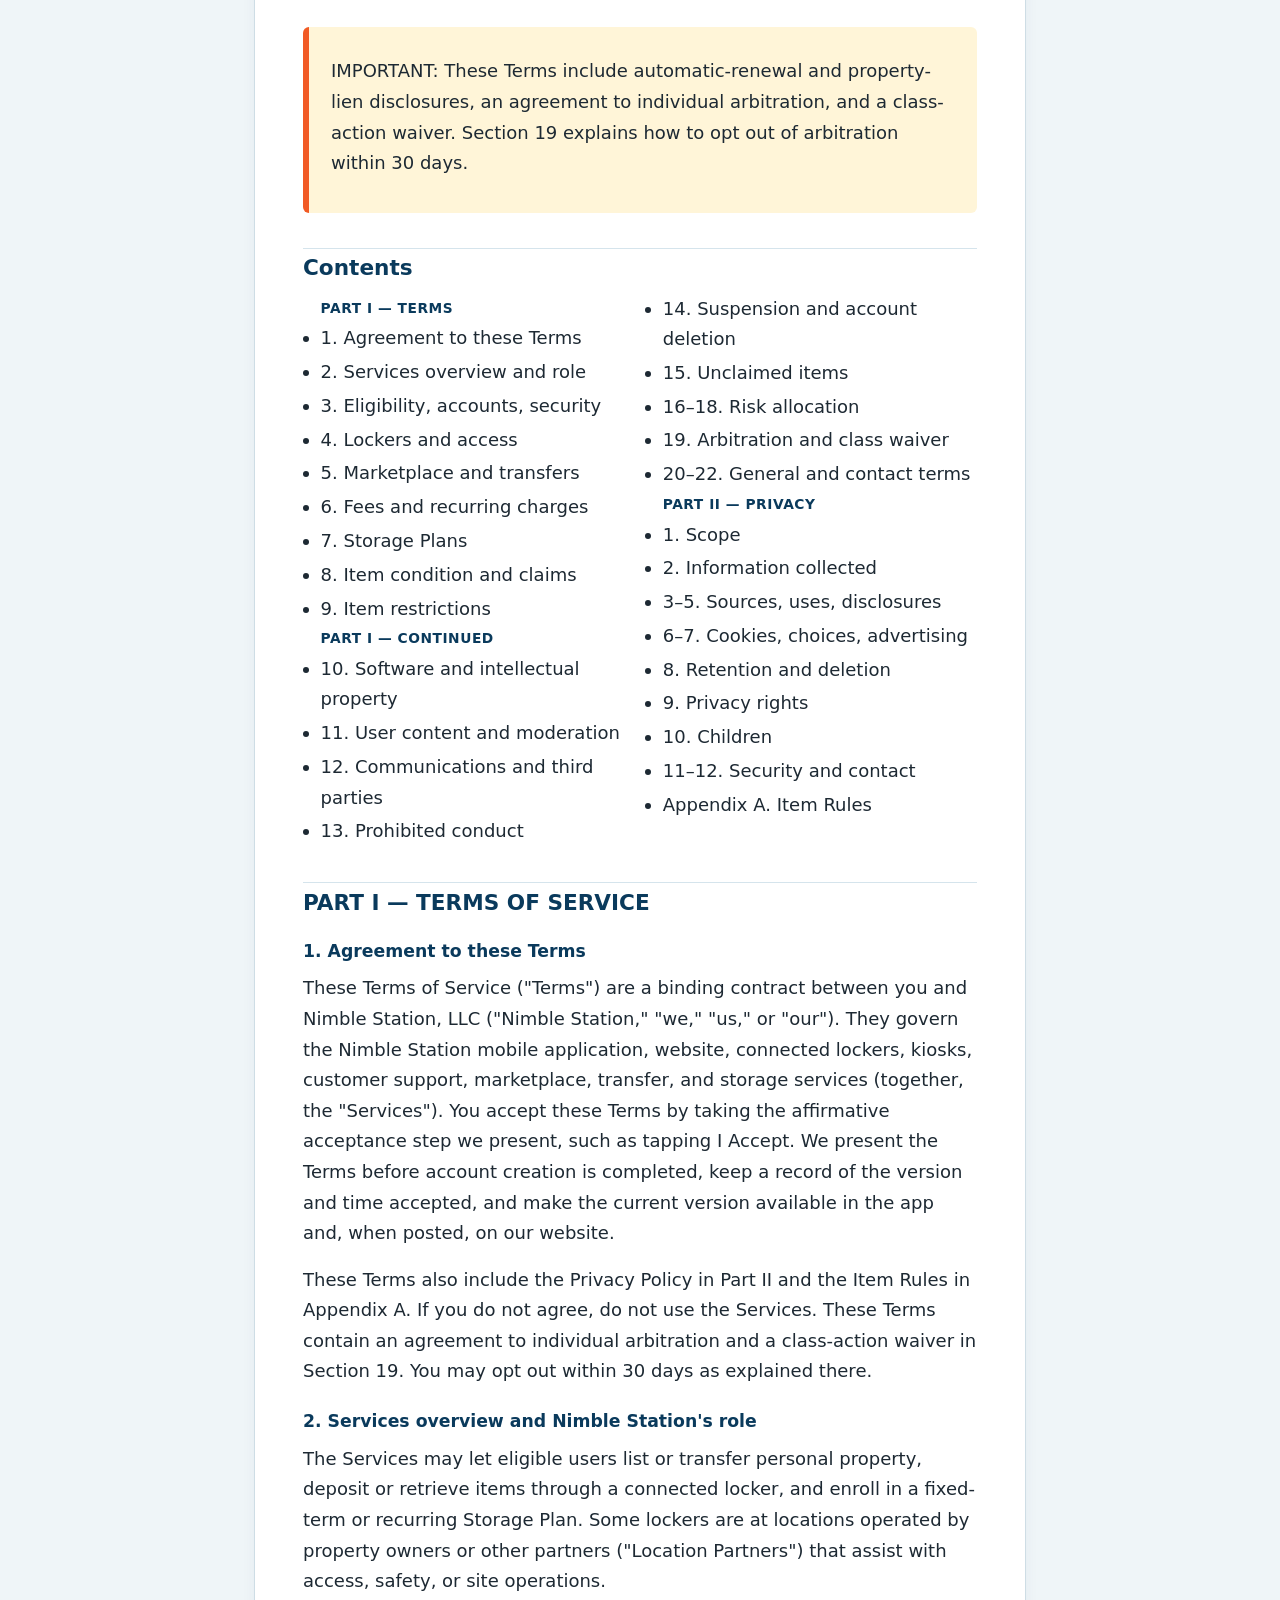
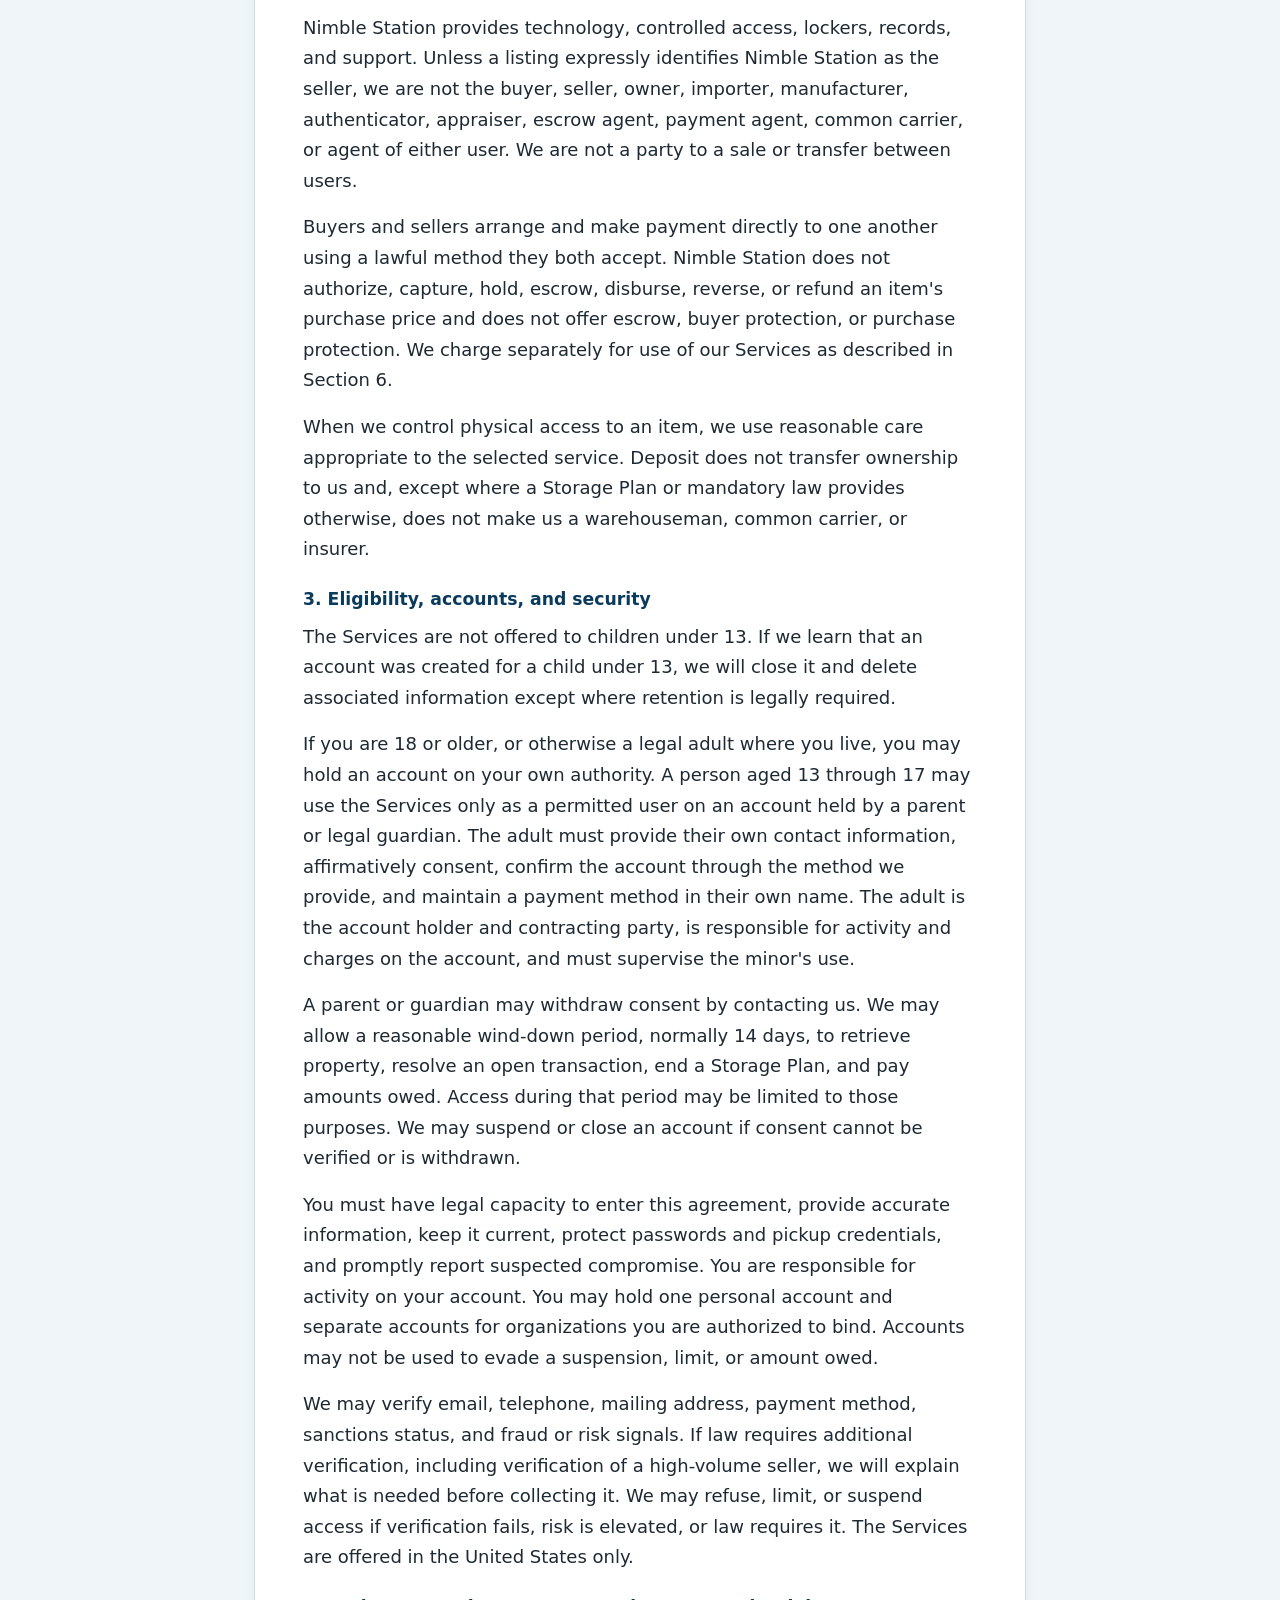
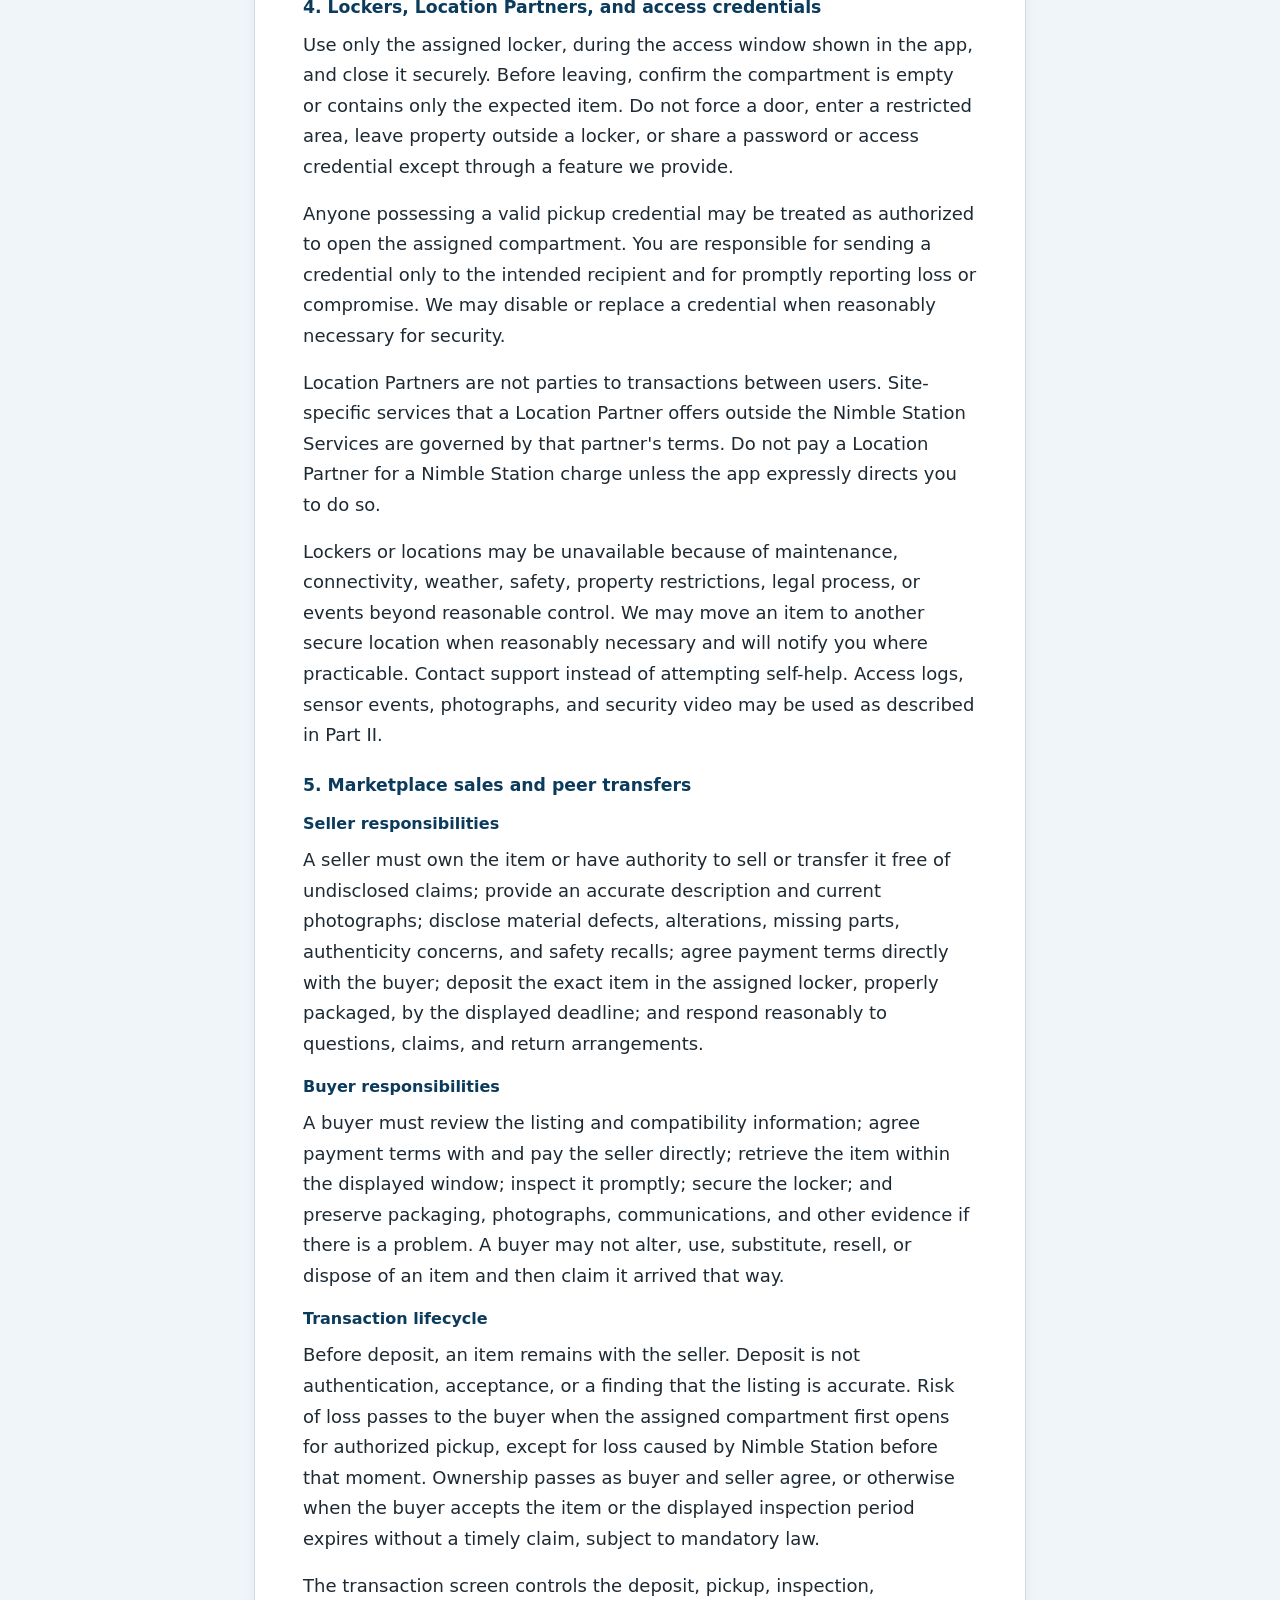
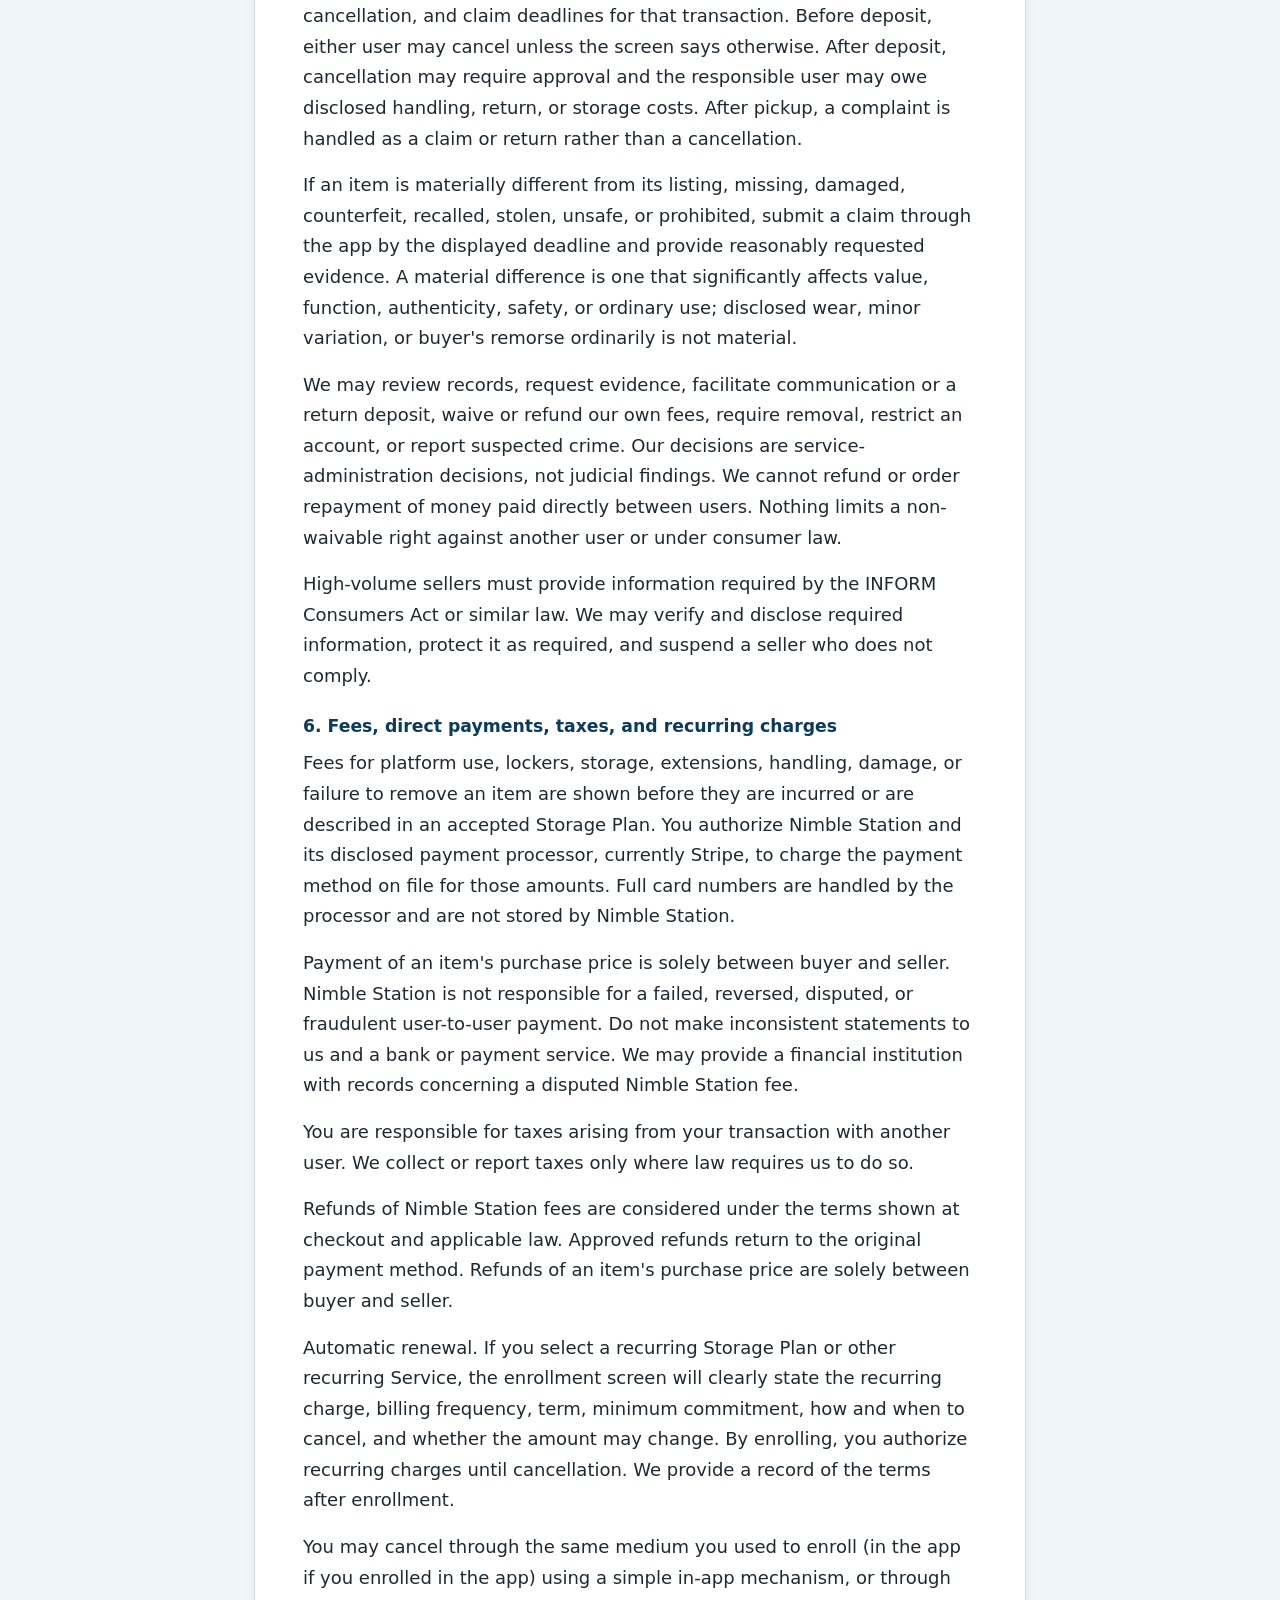
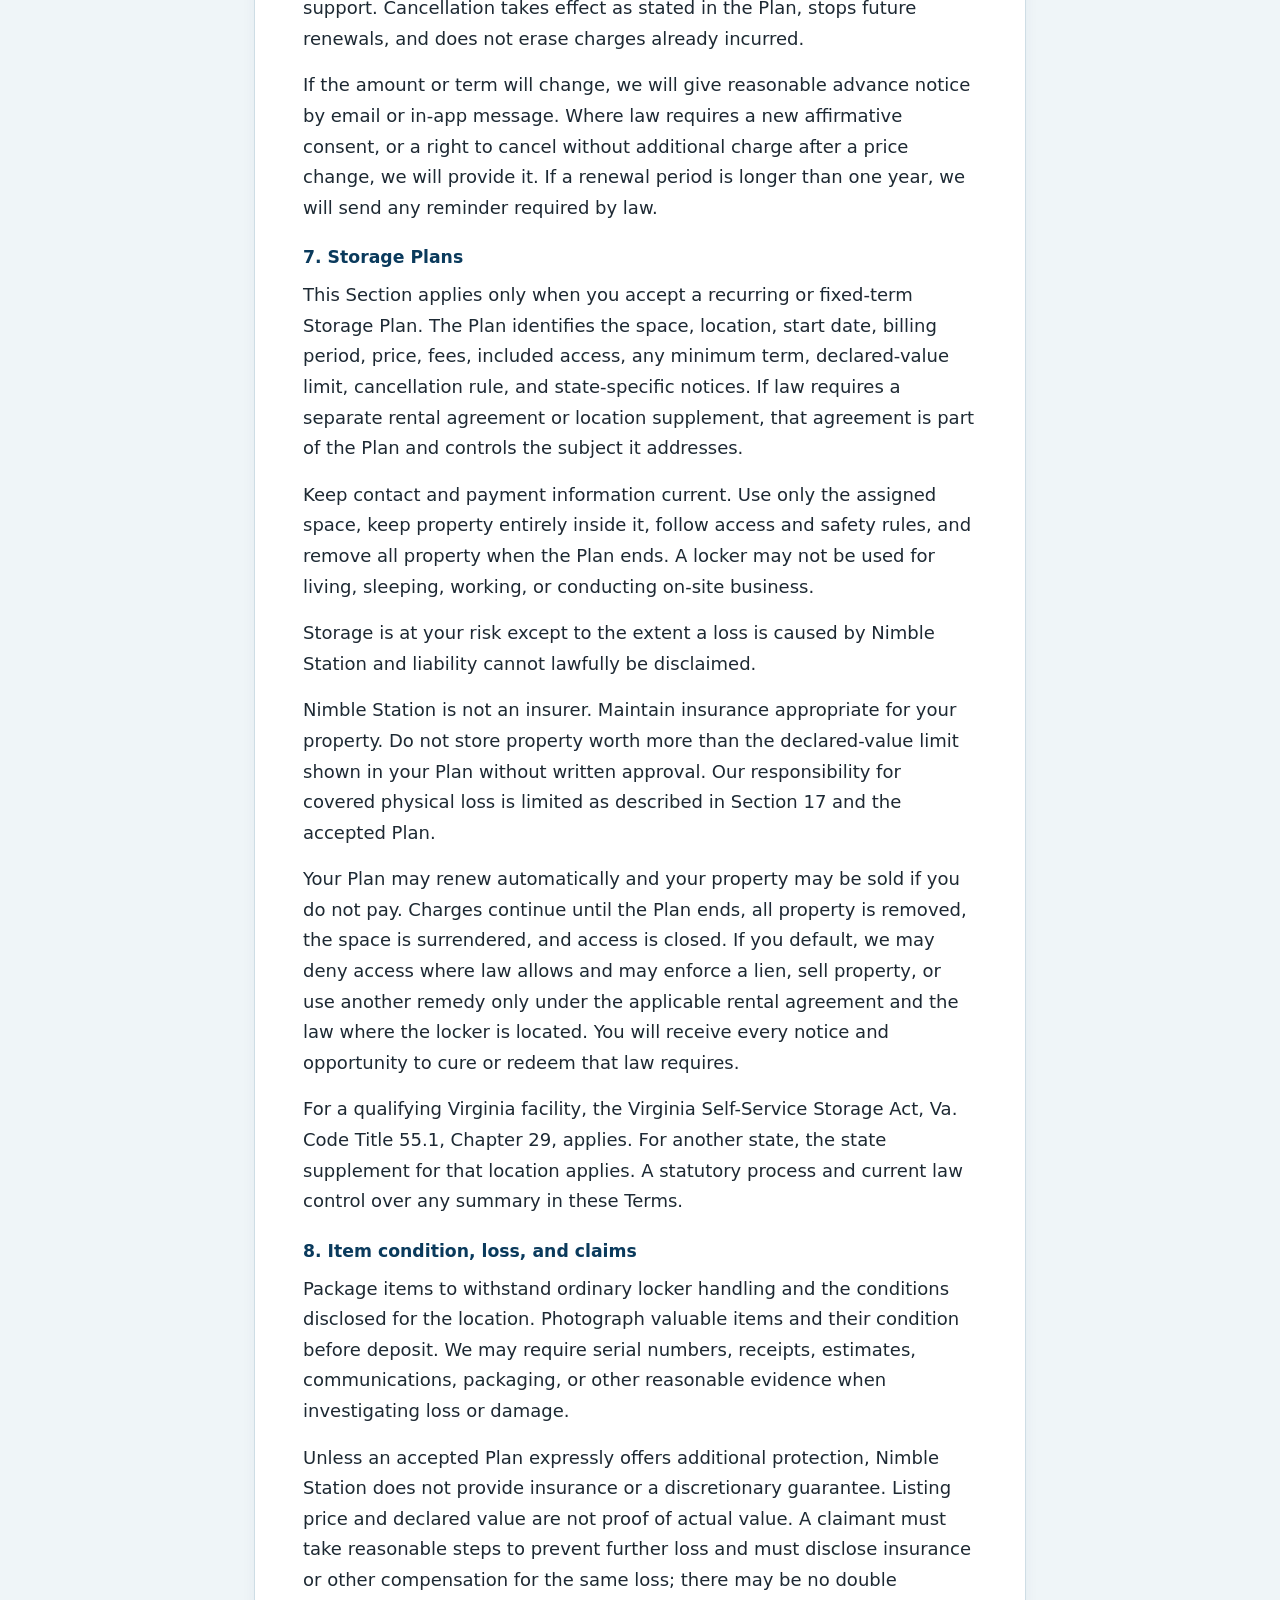
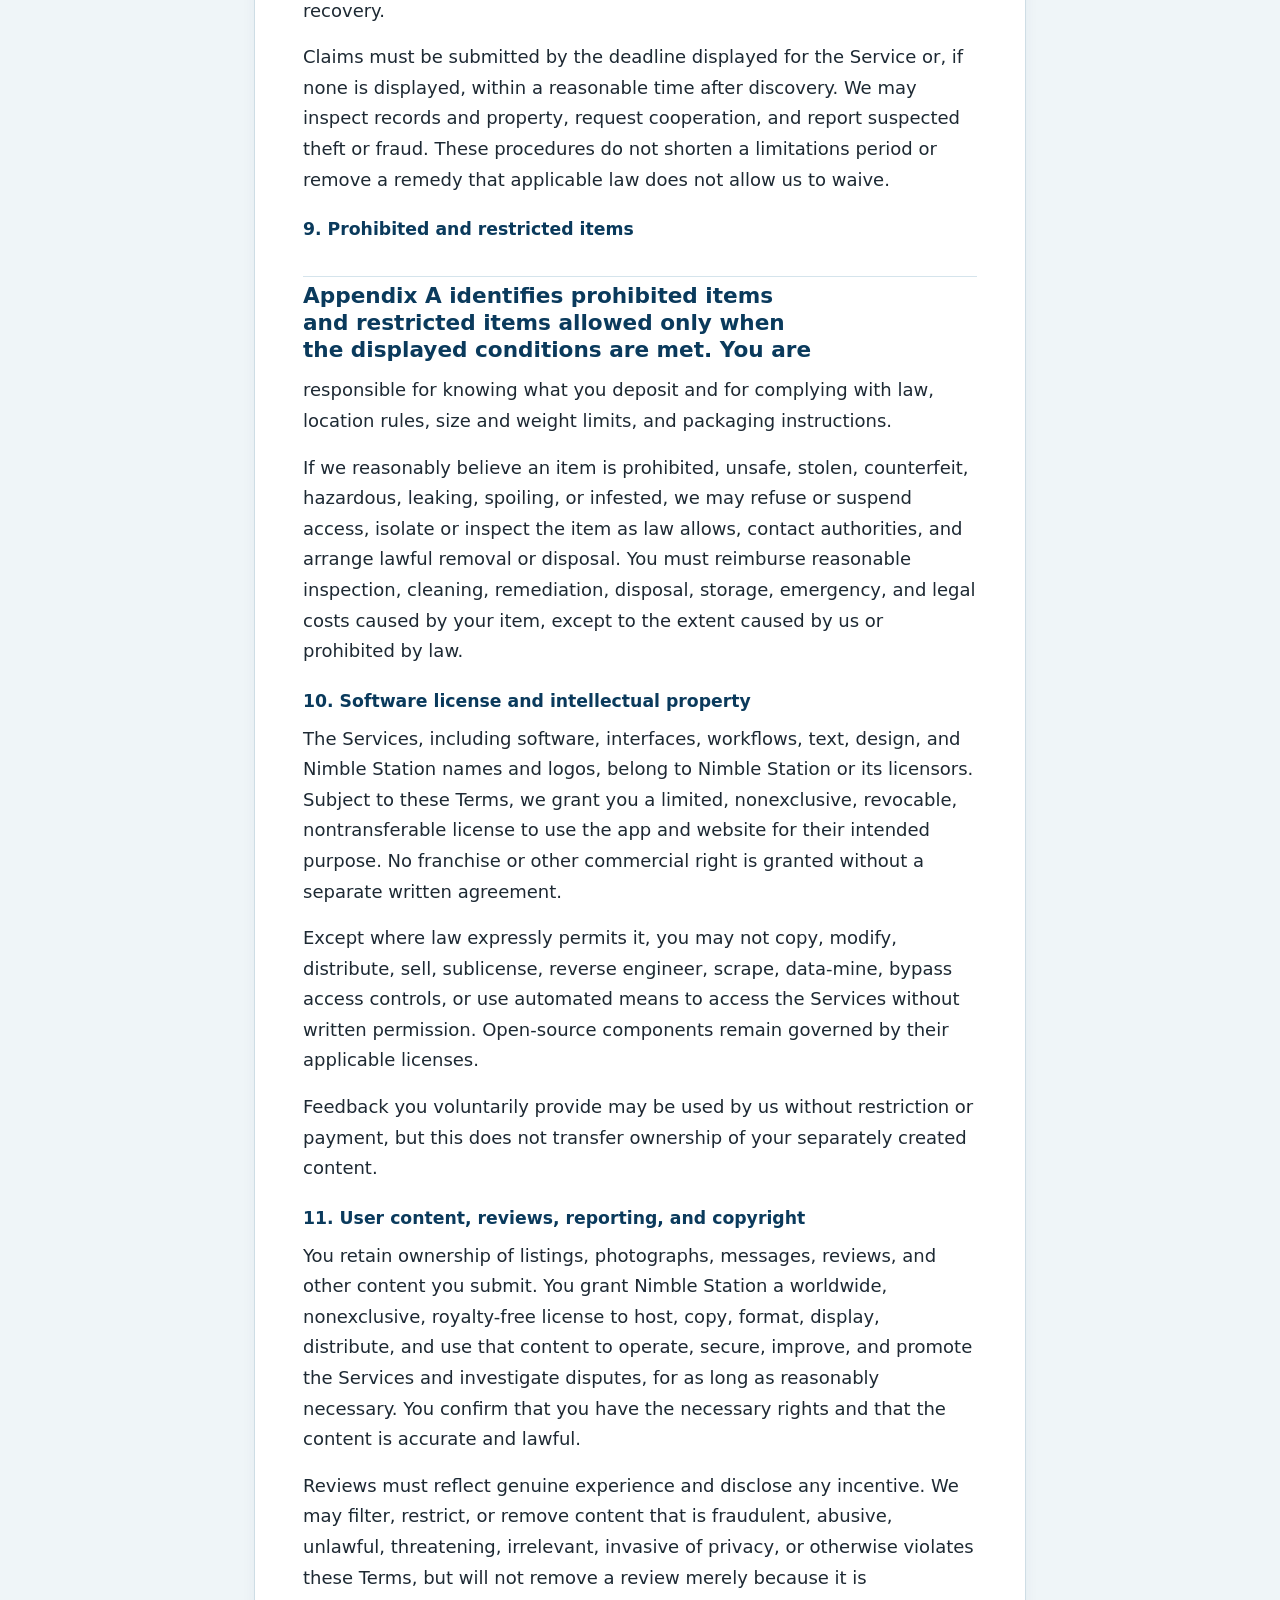
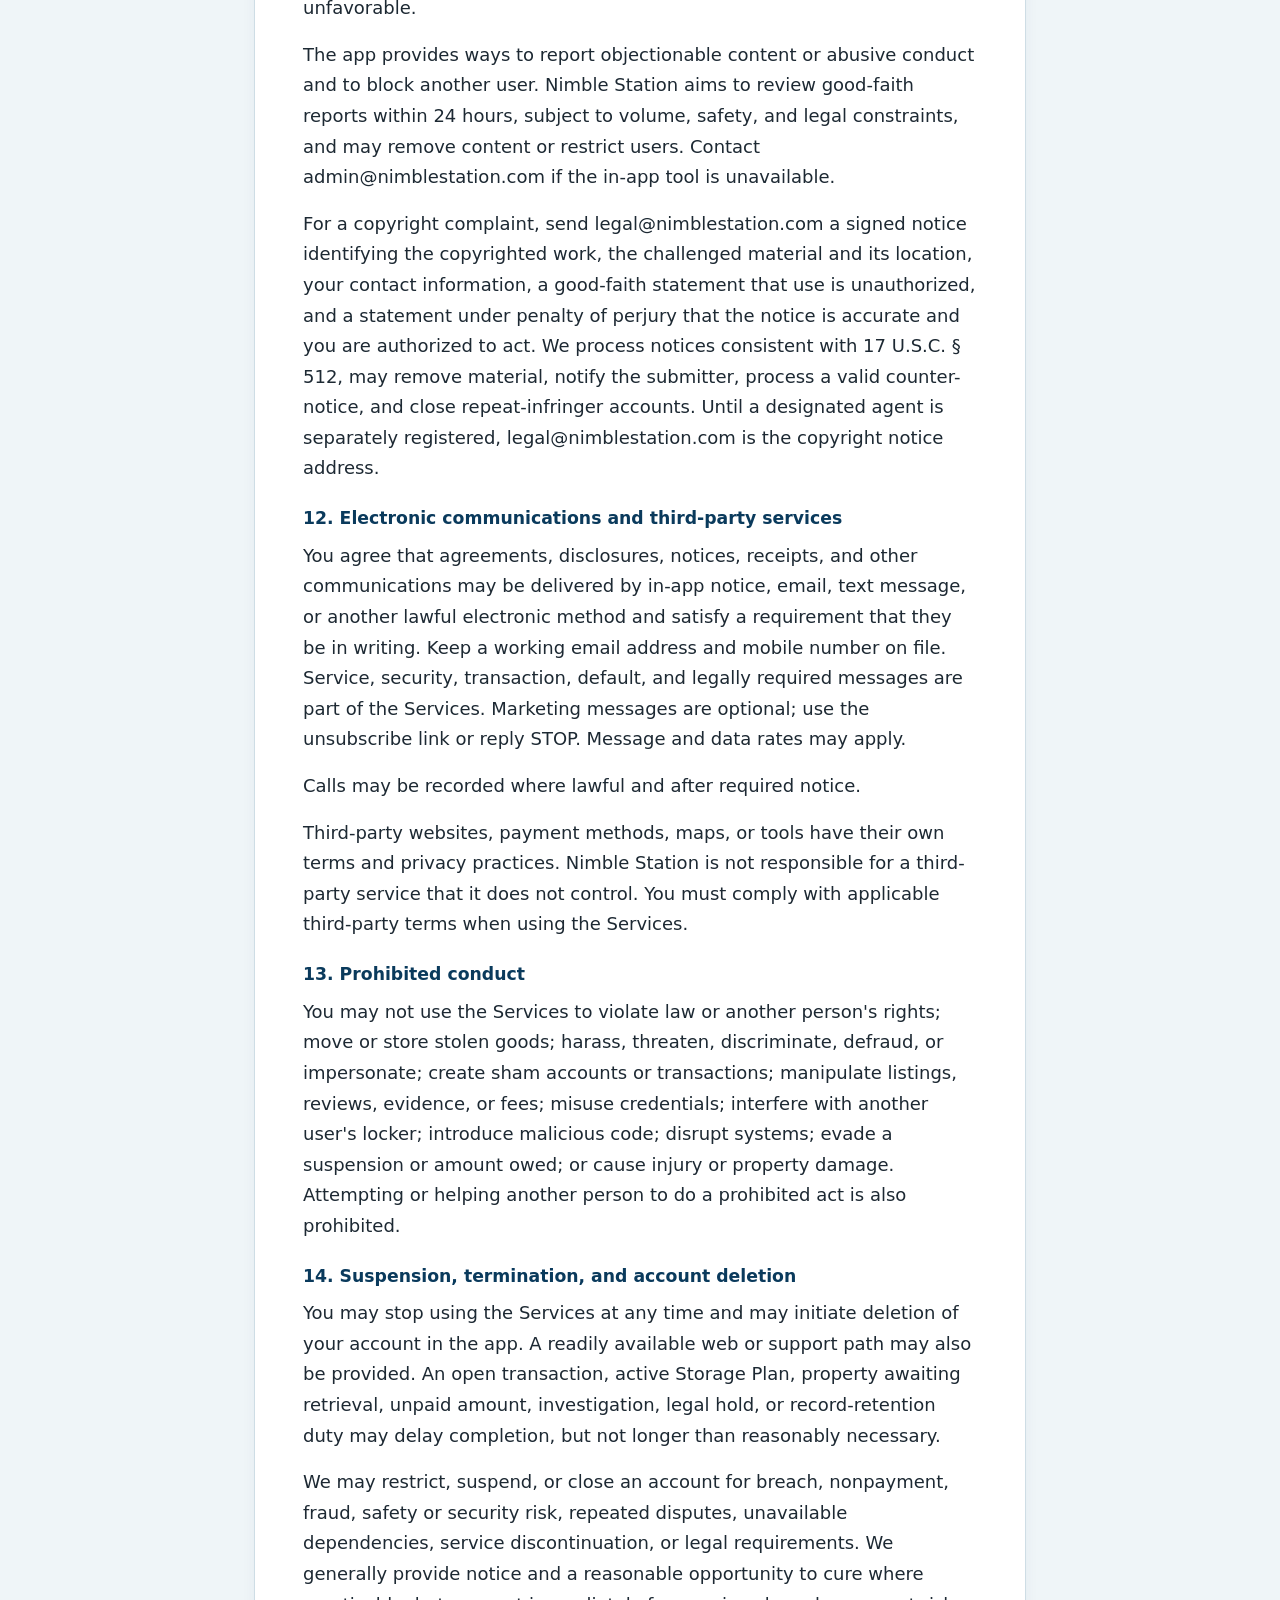
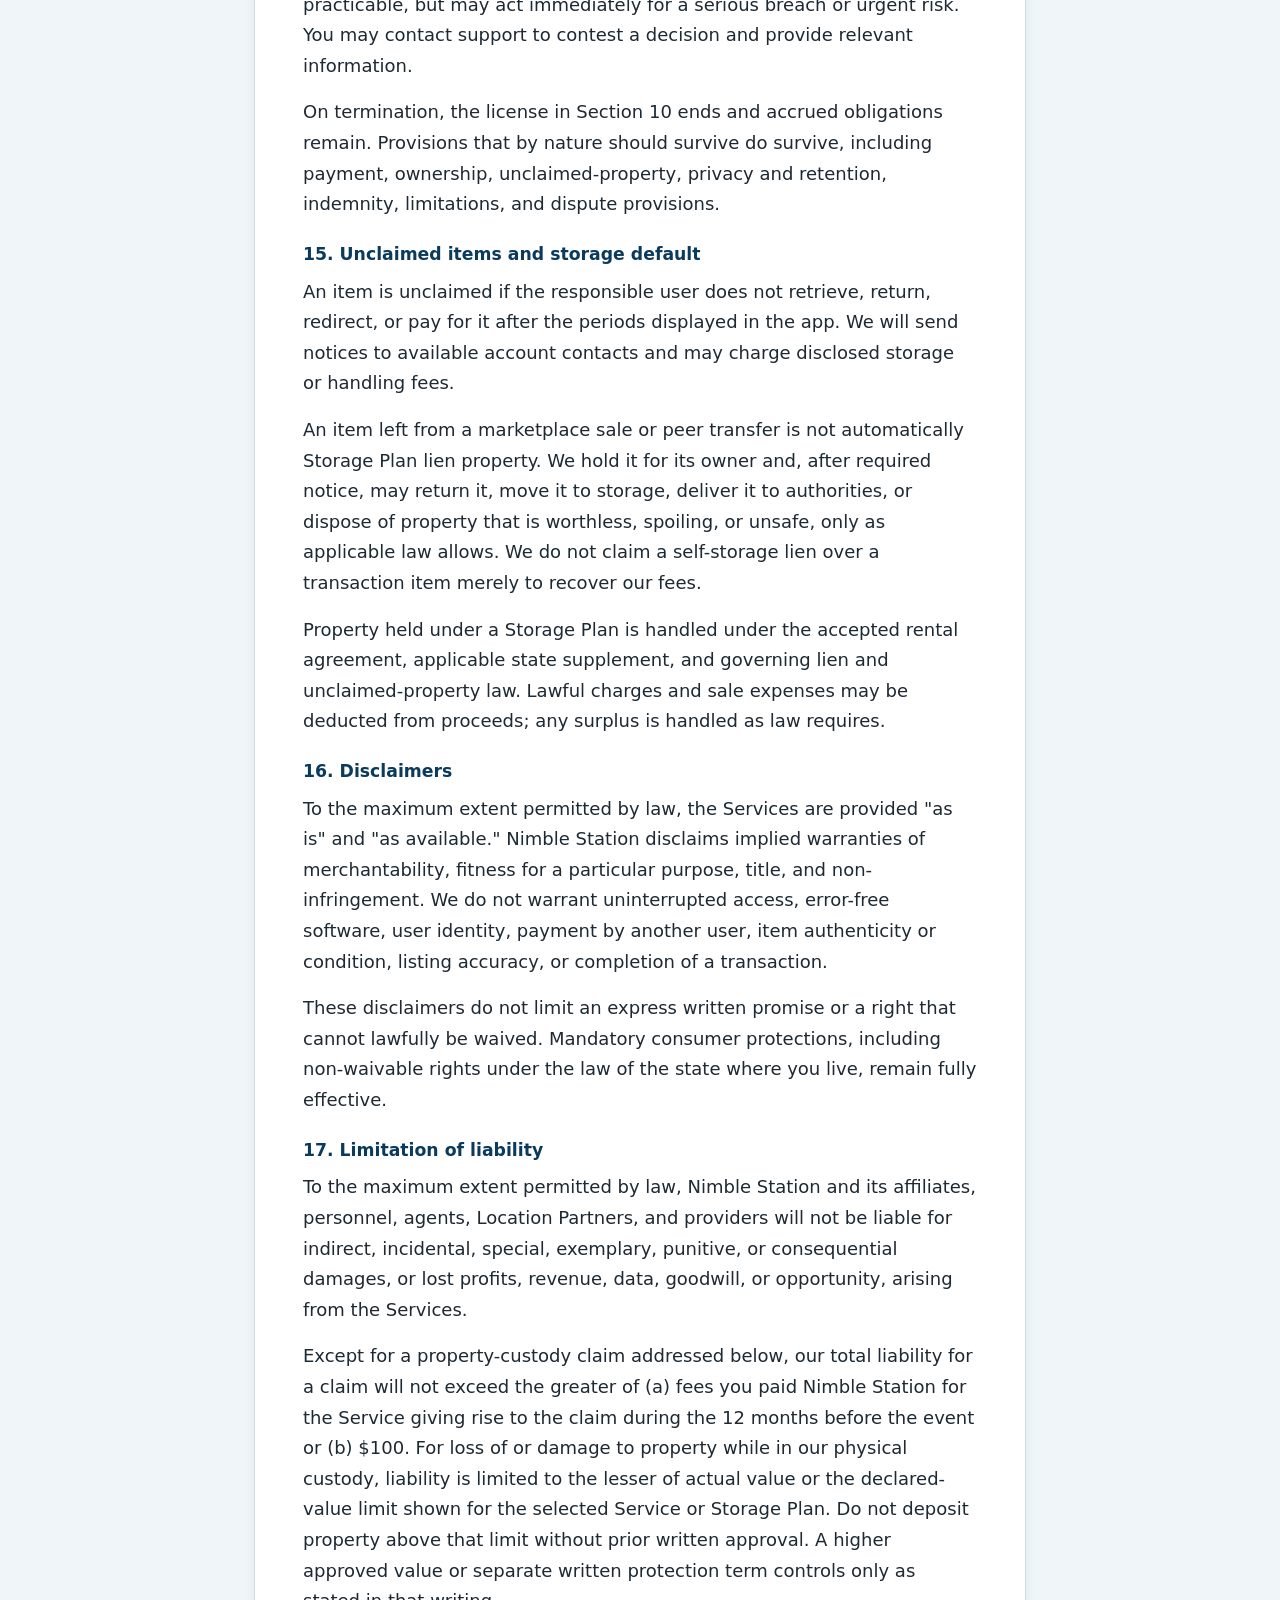
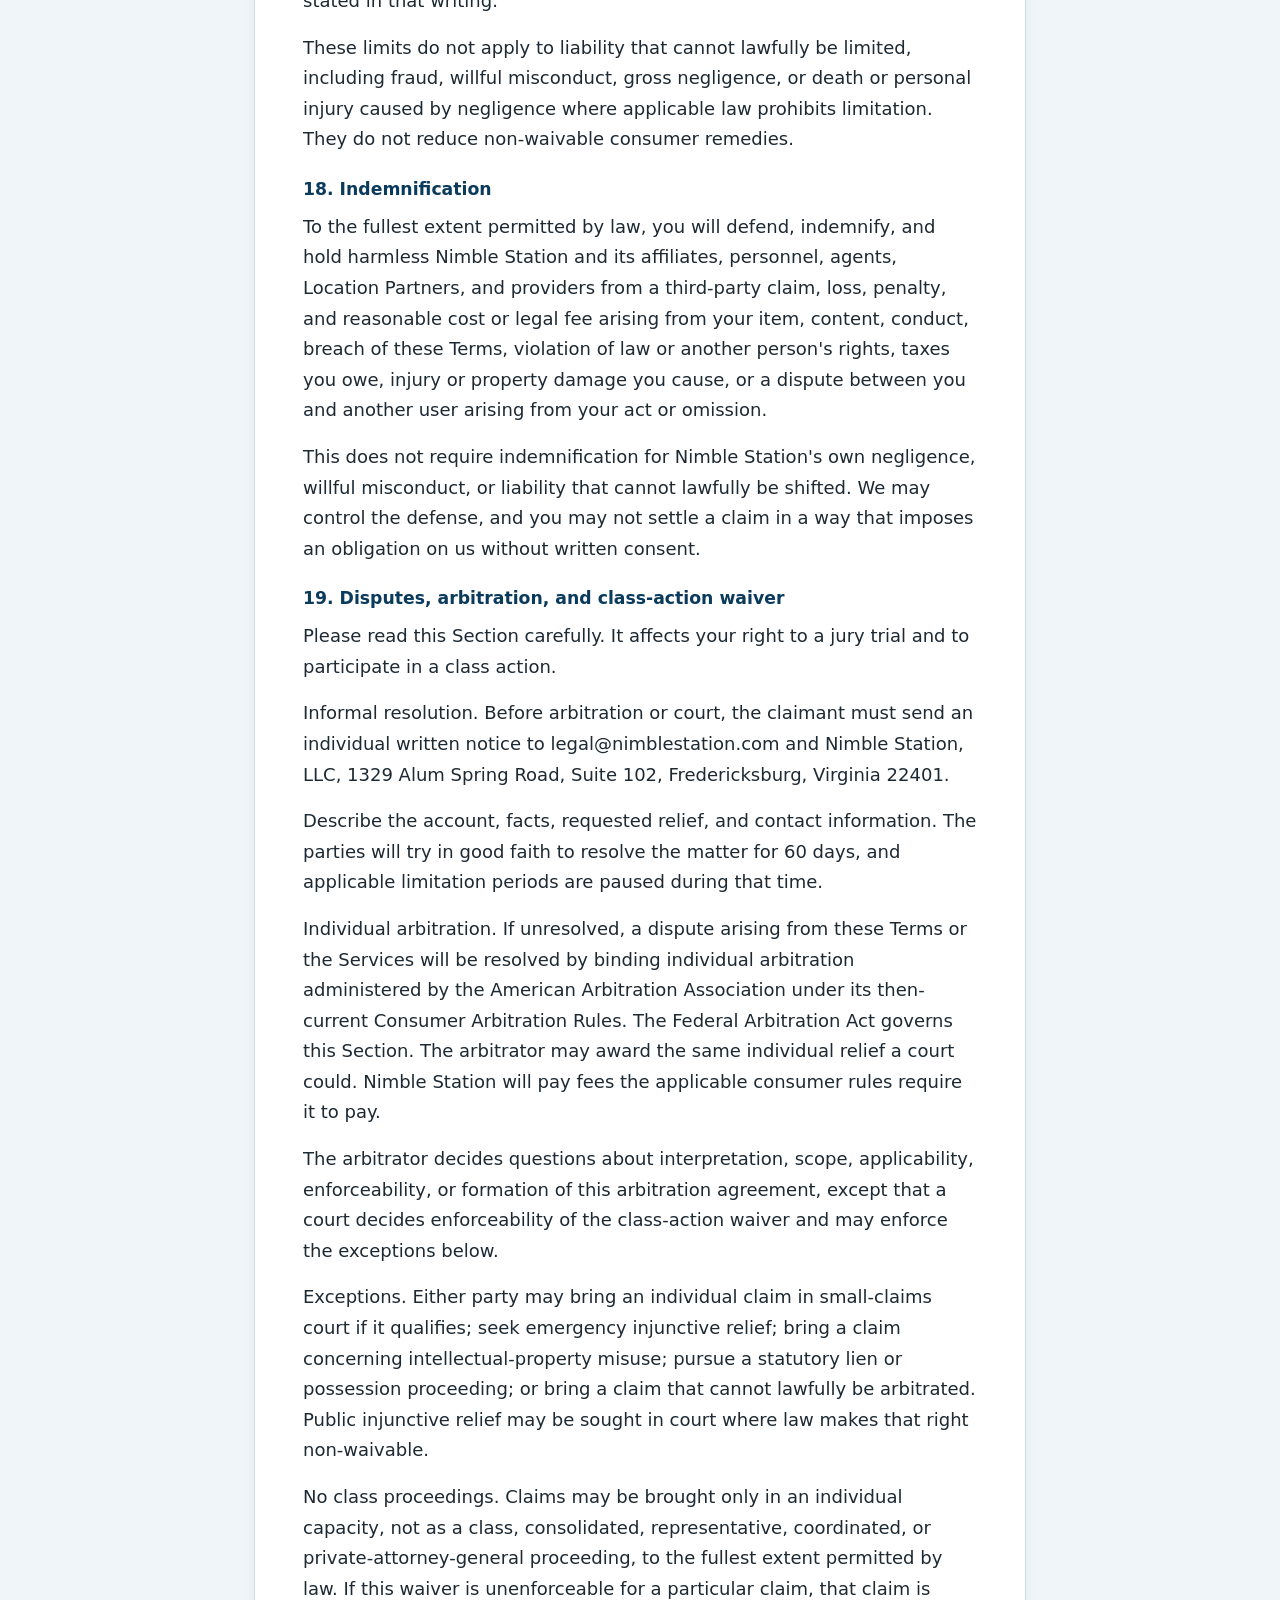
==== commit 4cf46fd7: "feat: publish operative attorney-reviewed Terms and Privacy Reformat the Sep 10 policy for reading (" ====
--- a/terms-privacy-review/index.html
+++ b/terms-privacy-review/index.html
@@ -1,545 +1,339 @@
-<!doctype html>
-<html lang="en"><head><meta charset="utf-8"><meta name="viewport" content="width=device-width,initial-scale=1">
-<meta name="robots" content="noindex,nofollow,noarchive"><meta name="description" content="September 10, 2026 Terms and Privacy review copy. Draft for attorney review; not an operative policy.">
-<title>DRAFT FOR REVIEW — Nimble Station Terms &amp; Privacy</title>
+<!DOCTYPE html>
+<html lang="en">
+<head>
+<meta charset="utf-8">
+<meta name="viewport" content="width=device-width, initial-scale=1">
+<meta name="description" content="Nimble Station Terms of Service and Privacy Policy. Effective September 1, 2026. Last updated September 10, 2026. Attorney-reviewed operative policy.">
+<title>Nimble Station — Terms of Service &amp; Privacy Policy</title>
 <link rel="icon" href="../assets/nimble-logo.png">
 <style>
-:root{color-scheme:light;--navy:#0a3a5c;--muted:#455c6c;--orange:#f15a24;--ice:#eff5f8}*{box-sizing:border-box}html{scroll-behavior:smooth;scroll-padding-top:5rem}body{margin:0;background:var(--ice);color:#1d2933;font:17px/1.65 system-ui,-apple-system,BlinkMacSystemFont,"Segoe UI",sans-serif}a{color:#075781;text-underline-offset:3px}a:focus-visible,summary:focus-visible{outline:3px solid var(--orange);outline-offset:4px}header,main,footer{max-width:1040px;margin:auto;padding:24px}header{display:flex;align-items:center;justify-content:space-between;gap:20px}header img{width:160px;height:auto}h1,h2,h3{color:var(--navy);line-height:1.2}h1{font-size:clamp(2rem,5vw,3rem);margin:12px 0}h2{font-size:1.25rem}h2 span{font-size:.9rem;font-weight:400;color:var(--muted)}.eyebrow{font-size:.85rem;font-weight:800;letter-spacing:.13em;text-transform:uppercase;color:var(--navy)}.warning{background:#fff5d8;border-left:6px solid #b65c00;padding:22px 26px;border-radius:6px;margin:26px 0}.warning strong{display:block;color:#603500;font-size:1.25rem}.warning p{margin:10px 0 0}.meta{color:var(--muted)}.actions{display:flex;flex-wrap:wrap;gap:12px;margin:22px 0}.actions a{padding:10px 18px;border:1px solid var(--navy);border-radius:6px;font-weight:650}.actions .primary{background:var(--navy);color:white;text-decoration:none}.paper,details{background:white;border:1px solid #cedde5;border-radius:10px;padding:clamp(18px,4vw,42px);margin:24px 0;box-shadow:0 3px 14px #0a3a5c08}.source-text{font-family:Georgia,"Times New Roman",serif;font-size:17px;line-height:1.75;white-space:pre-wrap;overflow-wrap:anywhere;margin:24px 0 0}.page-nav{display:flex;flex-wrap:wrap;gap:8px}.page-nav a{background:white;border:1px solid #b3c6d2;border-radius:5px;min-width:40px;padding:6px;text-align:center}summary{cursor:pointer;font-weight:700;color:var(--navy)}iframe{width:100%;height:780px;border:1px solid #c6d7e1;margin-top:20px}code{overflow-wrap:anywhere;font-size:.82rem}footer{font-size:.9rem;color:var(--muted);border-top:1px solid #c6d7e1}.status-bar{position:sticky;top:0;z-index:2;background:var(--navy);color:white;text-align:center;font-size:.84rem;font-weight:750;padding:10px 16px;letter-spacing:.025em}@media(max-width:600px){header,main,footer{padding:18px}.source-text{font-size:16px}iframe{height:550px}header img{width:125px}}@media print{.status-bar{position:static}header,.actions,.page-nav,details{display:none}.paper{break-before:page;box-shadow:none;border:0;padding:0}.warning{border:3px solid #603500}body{background:white}.source-text{font-size:11pt}}
-</style></head><body>
-<div class="status-bar">DRAFT FOR ATTORNEY REVIEW · NOT AN OPERATIVE POLICY</div>
-<header><a href="../"><img src="../assets/nimble-logo.png" alt="Nimble Station activity board"></a><a href="../">← Activity board</a></header>
-<main><div class="eyebrow">Legal review library · September 10, 2026 rendition</div><h1>Terms of Service<br>&amp; Privacy Policy</h1>
-<p class="meta">Nimble Station · Complete 11-page source · Terms, Privacy, and Appendix A</p>
-<aside class="warning" aria-label="Review status"><strong>Draft for attorney review — not an operative policy.</strong><p>This GitHub page is a review copy only. Approval of this September 10 rendition has not been established. It is not legal advice, does not enact or replace company policy, and must not be used as the official policy URL for an app-store submission.</p><p>The source’s “Effective September 1, 2026” and “Last updated September 10, 2026” wording is reproduced unchanged. Those dates are source text, not a claim that this review copy has been approved or put into effect. Official publication requires separate owner and counsel clearance.</p></aside>
-<div class="actions"><a class="primary" href="Nimble_Station_Terms_and_Privacy_Policy_2026-09-10.pdf">Open original PDF</a><a href="Nimble_Station_Terms_and_Privacy_Policy_2026-09-10.pdf" download>Download source PDF</a><a href="#transcript">Read full text ↓</a></div>
-<details><summary>View the original PDF layout</summary><p>The PDF below is the unchanged source. Review-only status applies to this copy.</p><iframe title="Original September 10 Terms and Privacy PDF — review copy" src="Nimble_Station_Terms_and_Privacy_Policy_2026-09-10.pdf" loading="lazy"></iframe></details>
-<details><summary>Source and fidelity notes</summary><p>Source: <code>Nimble_Station_Terms_and_Privacy_Policy_2026-09-10.pdf</code>. This file matches the September 10 legal-session review build. A matching canonical DOCX was not found in the targeted Downloads search; canonical DOCX custody remains unverified.</p><p>The complete text below was extracted directly from all 11 source pages, without rewriting. Original line breaks and repeated page headers/footers are retained. The PDF extractor’s control-character bullet markers are displayed as bullets; the wording is unchanged. PDF typography and columns are best viewed in the original PDF.</p><p>Original PDF SHA-256:<br><code>dd9c5f3ccf1f59f59201f0b598e0fa2e6bd61d7d2c3eed89489aa948b91367ec</code></p><p>This is the NimbleAdam GitHub Pages review board, not a deployment to nimblestation.com.</p></details>
-<h2 id="transcript">Complete source text</h2><p class="meta">Jump to a source page. The original PDF is the visual reference.</p><nav class="page-nav" aria-label="Source pages"><a href="#page-1">1</a><a href="#page-2">2</a><a href="#page-3">3</a><a href="#page-4">4</a><a href="#page-5">5</a><a href="#page-6">6</a><a href="#page-7">7</a><a href="#page-8">8</a><a href="#page-9">9</a><a href="#page-10">10</a><a href="#page-11">11</a></nav>
-<section class="paper" id="page-1"><h2>Source page 1 <span>of 11</span></h2><pre class="source-text">Effective September 1, 2026
-Page 1
- NIMBLE STATION
- Terms of Service and Privacy Policy
- Effective September 1, 2026   |   Last updated September 10, 2026
- Nimble Station, LLC
- 1329 Alum Spring Road, Suite 102
- Fredericksburg, Virginia 22401
- admin@nimblestation.com
-IMPORTANT: These Terms include automatic-renewal and property-lien disclosures, an agreement to individual
-arbitration, and a class-action waiver. Section 19 explains how to opt out of arbitration within 30 days.
- CONTENTS
-PART I — TERMS
-1. Agreement to these Terms
-2. Services overview and role
-3. Eligibility, accounts, security
-4. Lockers and access
-5. Marketplace and transfers
-6. Fees and recurring charges
-7. Storage Plans
-8. Item condition and claims
-9. Item restrictions
-PART I — continued
-10. Software and intellectual property
-11. User content and moderation
-12. Communications and third parties
-13. Prohibited conduct
-14. Suspension and account deletion
-15. Unclaimed items
-16–18. Risk allocation
-19. Arbitration and class waiver
-20–22. General and contact terms
-PART II — PRIVACY
-1. Scope
-2. Information collected
-3–5. Sources, uses, disclosures
-6–7. Cookies, choices, advertising
-8. Retention and deletion
-9. Privacy rights
-10. Children
-11–12. Security and contact
-Appendix A. Item Rules
-PART I — TERMS OF SERVICE
-1. Agreement to these Terms
-These Terms of Service (&quot;Terms&quot;) are a binding contract between you and Nimble Station, LLC (&quot;Nimble Station,&quot; &quot;we,&quot; &quot;us,&quot;
-or &quot;our&quot;). They govern the Nimble Station mobile application, website, connected lockers, kiosks, customer support,
-marketplace, transfer, and storage services (together, the &quot;Services&quot;). You accept these Terms by taking the affirmative
-acceptance step we present, such as tapping I Accept. We present the Terms before account creation is completed, keep a
-record of the version and time accepted, and make the current version available in the app and, when posted, on our website.
-These Terms also include the Privacy Policy in Part II and the Item Rules in Appendix A. If you do not agree, do not use the
-Services. These Terms contain an agreement to individual arbitration and a class-action waiver in Section 19. You
-may opt out within 30 days as explained there.
-2. Services overview and Nimble Station&#x27;s role
-The Services may let eligible users list or transfer personal property, deposit or retrieve items through a connected locker, and
-enroll in a fixed-term or recurring Storage Plan. Some lockers are at locations operated by property owners or other partners
-(&quot;Location Partners&quot;) that assist with access, safety, or site operations.
-</pre></section><section class="paper" id="page-2"><h2>Source page 2 <span>of 11</span></h2><pre class="source-text">NIMBLE STATION
-TERMS OF SERVICE &amp; PRIVACY POLICY
-Effective September 1, 2026
-Page 2
-Nimble Station provides technology, controlled access, lockers, records, and support. Unless a listing expressly identifies
-Nimble Station as the seller, we are not the buyer, seller, owner, importer, manufacturer, authenticator, appraiser, escrow
-agent, payment agent, common carrier, or agent of either user. We are not a party to a sale or transfer between users.
-Buyers and sellers arrange and make payment directly to one another using a lawful method they both accept. Nimble Station
-does not authorize, capture, hold, escrow, disburse, reverse, or refund an item&#x27;s purchase price and does not offer escrow,
-buyer protection, or purchase protection. We charge separately for use of our Services as described in Section 6.
-When we control physical access to an item, we use reasonable care appropriate to the selected service. Deposit does not
-transfer ownership to us and, except where a Storage Plan or mandatory law provides otherwise, does not make us a
-warehouseman, common carrier, or insurer.
-3. Eligibility, accounts, and security
-The Services are not offered to children under 13. If we learn that an account was created for a child under 13, we will close it
-and delete associated information except where retention is legally required.
-If you are 18 or older, or otherwise a legal adult where you live, you may hold an account on your own authority. A person
-aged 13 through 17 may use the Services only as a permitted user on an account held by a parent or legal guardian. The
-adult must provide their own contact information, affirmatively consent, confirm the account through the method we provide,
-and maintain a payment method in their own name. The adult is the account holder and contracting party, is responsible for
-activity and charges on the account, and must supervise the minor&#x27;s use.
-A parent or guardian may withdraw consent by contacting us. We may allow a reasonable wind-down period, normally 14
-days, to retrieve property, resolve an open transaction, end a Storage Plan, and pay amounts owed. Access during that
-period may be limited to those purposes. We may suspend or close an account if consent cannot be verified or is withdrawn.
-You must have legal capacity to enter this agreement, provide accurate information, keep it current, protect passwords and
-pickup credentials, and promptly report suspected compromise. You are responsible for activity on your account. You may
-hold one personal account and separate accounts for organizations you are authorized to bind. Accounts may not be used to
-evade a suspension, limit, or amount owed.
-We may verify email, telephone, mailing address, payment method, sanctions status, and fraud or risk signals. If law requires
-additional verification, including verification of a high-volume seller, we will explain what is needed before collecting it. We
-may refuse, limit, or suspend access if verification fails, risk is elevated, or law requires it. The Services are offered in the
-United States only.
-4. Lockers, Location Partners, and access credentials
-Use only the assigned locker, during the access window shown in the app, and close it securely. Before leaving, confirm the
-compartment is empty or contains only the expected item. Do not force a door, enter a restricted area, leave property outside
-a locker, or share a password or access credential except through a feature we provide.
-Anyone possessing a valid pickup credential may be treated as authorized to open the assigned compartment. You are
-responsible for sending a credential only to the intended recipient and for promptly reporting loss or compromise. We may
-disable or replace a credential when reasonably necessary for security.
-Location Partners are not parties to transactions between users. Site-specific services that a Location Partner offers outside
-the Nimble Station Services are governed by that partner&#x27;s terms. Do not pay a Location Partner for a Nimble Station charge
-unless the app expressly directs you to do so.
-Lockers or locations may be unavailable because of maintenance, connectivity, weather, safety, property restrictions, legal
-process, or events beyond reasonable control. We may move an item to another secure location when reasonably necessary
-and will notify you where practicable. Contact support instead of attempting self-help. Access logs, sensor events,
-photographs, and security video may be used as described in Part II.
-5. Marketplace sales and peer transfers
-Seller responsibilities
-A seller must own the item or have authority to sell or transfer it free of undisclosed claims; provide an accurate description
-and current photographs; disclose material defects, alterations, missing parts, authenticity concerns, and safety recalls; agree
-payment terms directly with the buyer; deposit the exact item in the assigned locker, properly packaged, by the displayed
-deadline; and respond reasonably to questions, claims, and return arrangements.
-</pre></section><section class="paper" id="page-3"><h2>Source page 3 <span>of 11</span></h2><pre class="source-text">NIMBLE STATION
-TERMS OF SERVICE &amp; PRIVACY POLICY
-Effective September 1, 2026
-Page 3
-Buyer responsibilities
-A buyer must review the listing and compatibility information; agree payment terms with and pay the seller directly; retrieve
-the item within the displayed window; inspect it promptly; secure the locker; and preserve packaging, photographs,
-communications, and other evidence if there is a problem. A buyer may not alter, use, substitute, resell, or dispose of an item
-and then claim it arrived that way.
-Transaction lifecycle
-Before deposit, an item remains with the seller. Deposit is not authentication, acceptance, or a finding that the listing is
-accurate. Risk of loss passes to the buyer when the assigned compartment first opens for authorized pickup, except for loss
-caused by Nimble Station before that moment. Ownership passes as buyer and seller agree, or otherwise when the buyer
-accepts the item or the displayed inspection period expires without a timely claim, subject to mandatory law.
-The transaction screen controls the deposit, pickup, inspection, cancellation, and claim deadlines for that transaction. Before
-deposit, either user may cancel unless the screen says otherwise. After deposit, cancellation may require approval and the
-responsible user may owe disclosed handling, return, or storage costs. After pickup, a complaint is handled as a claim or
-return rather than a cancellation.
-If an item is materially different from its listing, missing, damaged, counterfeit, recalled, stolen, unsafe, or prohibited, submit a
-claim through the app by the displayed deadline and provide reasonably requested evidence. A material difference is one that
-significantly affects value, function, authenticity, safety, or ordinary use; disclosed wear, minor variation, or buyer&#x27;s remorse
-ordinarily is not material.
-We may review records, request evidence, facilitate communication or a return deposit, waive or refund our own fees, require
-removal, restrict an account, or report suspected crime. Our decisions are service-administration decisions, not judicial
-findings. We cannot refund or order repayment of money paid directly between users. Nothing limits a non-waivable right
-against another user or under consumer law.
-High-volume sellers must provide information required by the INFORM Consumers Act or similar law. We may verify and
-disclose required information, protect it as required, and suspend a seller who does not comply.
-6. Fees, direct payments, taxes, and recurring charges
-Fees for platform use, lockers, storage, extensions, handling, damage, or failure to remove an item are shown before they are
-incurred or are described in an accepted Storage Plan. You authorize Nimble Station and its disclosed payment processor,
-currently Stripe, to charge the payment method on file for those amounts. Full card numbers are handled by the processor
-and are not stored by Nimble Station.
-Payment of an item&#x27;s purchase price is solely between buyer and seller. Nimble Station is not responsible for a failed,
-reversed, disputed, or fraudulent user-to-user payment. Do not make inconsistent statements to us and a bank or payment
-service. We may provide a financial institution with records concerning a disputed Nimble Station fee.
-You are responsible for taxes arising from your transaction with another user. We collect or report taxes only where law
-requires us to do so.
-Refunds of Nimble Station fees are considered under the terms shown at checkout and applicable law. Approved refunds
-return to the original payment method. Refunds of an item&#x27;s purchase price are solely between buyer and seller.
-Automatic renewal. If you select a recurring Storage Plan or other recurring Service, the enrollment screen will clearly state
-the recurring charge, billing frequency, term, minimum commitment, how and when to cancel, and whether the amount may
-change. By enrolling, you authorize recurring charges until cancellation. We provide a record of the terms after enrollment.
-You may cancel through the same medium you used to enroll (in the app if you enrolled in the app) using a simple in-app
-mechanism, or through support. Cancellation takes effect as stated in the Plan, stops future renewals, and does not erase
-charges already incurred.
-If the amount or term will change, we will give reasonable advance notice by email or in-app message. Where law requires a
-new affirmative consent, or a right to cancel without additional charge after a price change, we will provide it. If a renewal
-period is longer than one year, we will send any reminder required by law.
-7. Storage Plans
-This Section applies only when you accept a recurring or fixed-term Storage Plan. The Plan identifies the space, location,
-start date, billing period, price, fees, included access, any minimum term, declared-value limit, cancellation rule, and
-</pre></section><section class="paper" id="page-4"><h2>Source page 4 <span>of 11</span></h2><pre class="source-text">NIMBLE STATION
-TERMS OF SERVICE &amp; PRIVACY POLICY
-Effective September 1, 2026
-Page 4
-state-specific notices. If law requires a separate rental agreement or location supplement, that agreement is part of the Plan
-and controls the subject it addresses.
-Keep contact and payment information current. Use only the assigned space, keep property entirely inside it, follow access
-and safety rules, and remove all property when the Plan ends. A locker may not be used for living, sleeping, working, or
-conducting on-site business.
-Storage is at your risk except to the extent a loss is caused by Nimble Station and liability cannot lawfully be disclaimed.
-Nimble Station is not an insurer. Maintain insurance appropriate for your property. Do not store property worth more than the
-declared-value limit shown in your Plan without written approval. Our responsibility for covered physical loss is limited as
-described in Section 17 and the accepted Plan.
-Your Plan may renew automatically and your property may be sold if you do not pay. Charges continue until the Plan
-ends, all property is removed, the space is surrendered, and access is closed. If you default, we may deny access where law
-allows and may enforce a lien, sell property, or use another remedy only under the applicable rental agreement and the law
-where the locker is located. You will receive every notice and opportunity to cure or redeem that law requires.
-For a qualifying Virginia facility, the Virginia Self-Service Storage Act, Va. Code Title 55.1, Chapter 29, applies. For another
-state, the state supplement for that location applies. A statutory process and current law control over any summary in these
-Terms.
-8. Item condition, loss, and claims
-Package items to withstand ordinary locker handling and the conditions disclosed for the location. Photograph valuable items
-and their condition before deposit. We may require serial numbers, receipts, estimates, communications, packaging, or other
-reasonable evidence when investigating loss or damage.
-Unless an accepted Plan expressly offers additional protection, Nimble Station does not provide insurance or a discretionary
-guarantee. Listing price and declared value are not proof of actual value. A claimant must take reasonable steps to prevent
-further loss and must disclose insurance or other compensation for the same loss; there may be no double recovery.
-Claims must be submitted by the deadline displayed for the Service or, if none is displayed, within a reasonable time after
-discovery. We may inspect records and property, request cooperation, and report suspected theft or fraud. These procedures
-do not shorten a limitations period or remove a remedy that applicable law does not allow us to waive.
-9. Prohibited and restricted items
-Appendix A identifies prohibited items and restricted items allowed only when the displayed conditions are met. You are
-responsible for knowing what you deposit and for complying with law, location rules, size and weight limits, and packaging
-instructions.
-If we reasonably believe an item is prohibited, unsafe, stolen, counterfeit, hazardous, leaking, spoiling, or infested, we may
-refuse or suspend access, isolate or inspect the item as law allows, contact authorities, and arrange lawful removal or
-disposal. You must reimburse reasonable inspection, cleaning, remediation, disposal, storage, emergency, and legal costs
-caused by your item, except to the extent caused by us or prohibited by law.
-10. Software license and intellectual property
-The Services, including software, interfaces, workflows, text, design, and Nimble Station names and logos, belong to Nimble
-Station or its licensors. Subject to these Terms, we grant you a limited, nonexclusive, revocable, nontransferable license to
-use the app and website for their intended purpose. No franchise or other commercial right is granted without a separate
-written agreement.
-Except where law expressly permits it, you may not copy, modify, distribute, sell, sublicense, reverse engineer, scrape,
-data-mine, bypass access controls, or use automated means to access the Services without written permission. Open-source
-components remain governed by their applicable licenses.
-Feedback you voluntarily provide may be used by us without restriction or payment, but this does not transfer ownership of
-your separately created content.
-11. User content, reviews, reporting, and copyright
-You retain ownership of listings, photographs, messages, reviews, and other content you submit. You grant Nimble Station a
-worldwide, nonexclusive, royalty-free license to host, copy, format, display, distribute, and use that content to operate, secure,
-</pre></section><section class="paper" id="page-5"><h2>Source page 5 <span>of 11</span></h2><pre class="source-text">NIMBLE STATION
-TERMS OF SERVICE &amp; PRIVACY POLICY
-Effective September 1, 2026
-Page 5
-improve, and promote the Services and investigate disputes, for as long as reasonably necessary. You confirm that you have
-the necessary rights and that the content is accurate and lawful.
-Reviews must reflect genuine experience and disclose any incentive. We may filter, restrict, or remove content that is
-fraudulent, abusive, unlawful, threatening, irrelevant, invasive of privacy, or otherwise violates these Terms, but will not
-remove a review merely because it is unfavorable.
-The app provides ways to report objectionable content or abusive conduct and to block another user. Nimble Station aims to
-review good-faith reports within 24 hours, subject to volume, safety, and legal constraints, and may remove content or
-restrict users. Contact admin@nimblestation.com if the in-app tool is unavailable.
-For a copyright complaint, send legal@nimblestation.com a signed notice identifying the copyrighted work, the challenged
-material and its location, your contact information, a good-faith statement that use is unauthorized, and a statement under
-penalty of perjury that the notice is accurate and you are authorized to act. We process notices consistent with 17 U.S.C. §
-512, may remove material, notify the submitter, process a valid counter-notice, and close repeat-infringer accounts. Until a
-designated agent is separately registered, legal@nimblestation.com is the copyright notice address.
-12. Electronic communications and third-party services
-You agree that agreements, disclosures, notices, receipts, and other communications may be delivered by in-app notice,
-email, text message, or another lawful electronic method and satisfy a requirement that they be in writing. Keep a working
-email address and mobile number on file. Service, security, transaction, default, and legally required messages are part of the
-Services. Marketing messages are optional; use the unsubscribe link or reply STOP. Message and data rates may apply.
-Calls may be recorded where lawful and after required notice.
-Third-party websites, payment methods, maps, or tools have their own terms and privacy practices. Nimble Station is not
-responsible for a third-party service that it does not control. You must comply with applicable third-party terms when using the
-Services.
-13. Prohibited conduct
-You may not use the Services to violate law or another person&#x27;s rights; move or store stolen goods; harass, threaten,
-discriminate, defraud, or impersonate; create sham accounts or transactions; manipulate listings, reviews, evidence, or fees;
-misuse credentials; interfere with another user&#x27;s locker; introduce malicious code; disrupt systems; evade a suspension or
-amount owed; or cause injury or property damage. Attempting or helping another person to do a prohibited act is also
-prohibited.
-14. Suspension, termination, and account deletion
-You may stop using the Services at any time and may initiate deletion of your account in the app. A readily available web or
-support path may also be provided. An open transaction, active Storage Plan, property awaiting retrieval, unpaid amount,
-investigation, legal hold, or record-retention duty may delay completion, but not longer than reasonably necessary.
-We may restrict, suspend, or close an account for breach, nonpayment, fraud, safety or security risk, repeated disputes,
-unavailable dependencies, service discontinuation, or legal requirements. We generally provide notice and a reasonable
-opportunity to cure where practicable, but may act immediately for a serious breach or urgent risk. You may contact support to
-contest a decision and provide relevant information.
-On termination, the license in Section 10 ends and accrued obligations remain. Provisions that by nature should survive do
-survive, including payment, ownership, unclaimed-property, privacy and retention, indemnity, limitations, and dispute
-provisions.
-15. Unclaimed items and storage default
-An item is unclaimed if the responsible user does not retrieve, return, redirect, or pay for it after the periods displayed in the
-app. We will send notices to available account contacts and may charge disclosed storage or handling fees.
-An item left from a marketplace sale or peer transfer is not automatically Storage Plan lien property. We hold it for its owner
-and, after required notice, may return it, move it to storage, deliver it to authorities, or dispose of property that is worthless,
-spoiling, or unsafe, only as applicable law allows. We do not claim a self-storage lien over a transaction item merely to recover
-our fees.
-</pre></section><section class="paper" id="page-6"><h2>Source page 6 <span>of 11</span></h2><pre class="source-text">NIMBLE STATION
-TERMS OF SERVICE &amp; PRIVACY POLICY
-Effective September 1, 2026
-Page 6
-Property held under a Storage Plan is handled under the accepted rental agreement, applicable state supplement, and
-governing lien and unclaimed-property law. Lawful charges and sale expenses may be deducted from proceeds; any surplus
-is handled as law requires.
-16. Disclaimers
-To the maximum extent permitted by law, the Services are provided &quot;as is&quot; and &quot;as available.&quot; Nimble Station
-disclaims implied warranties of merchantability, fitness for a particular purpose, title, and non-infringement. We do
-not warrant uninterrupted access, error-free software, user identity, payment by another user, item authenticity or
-condition, listing accuracy, or completion of a transaction.
-These disclaimers do not limit an express written promise or a right that cannot lawfully be waived. Mandatory consumer
-protections, including non-waivable rights under the law of the state where you live, remain fully effective.
-17. Limitation of liability
-To the maximum extent permitted by law, Nimble Station and its affiliates, personnel, agents, Location Partners, and
-providers will not be liable for indirect, incidental, special, exemplary, punitive, or consequential damages, or lost
-profits, revenue, data, goodwill, or opportunity, arising from the Services.
-Except for a property-custody claim addressed below, our total liability for a claim will not exceed the greater of (a)
-fees you paid Nimble Station for the Service giving rise to the claim during the 12 months before the event or (b)
-$100. For loss of or damage to property while in our physical custody, liability is limited to the lesser of actual value or the
-declared-value limit shown for the selected Service or Storage Plan. Do not deposit property above that limit without prior
-written approval. A higher approved value or separate written protection term controls only as stated in that writing.
-These limits do not apply to liability that cannot lawfully be limited, including fraud, willful misconduct, gross negligence, or
-death or personal injury caused by negligence where applicable law prohibits limitation. They do not reduce non-waivable
-consumer remedies.
-18. Indemnification
-To the fullest extent permitted by law, you will defend, indemnify, and hold harmless Nimble Station and its affiliates,
-personnel, agents, Location Partners, and providers from a third-party claim, loss, penalty, and reasonable cost or legal fee
-arising from your item, content, conduct, breach of these Terms, violation of law or another person&#x27;s rights, taxes you owe,
-injury or property damage you cause, or a dispute between you and another user arising from your act or omission.
-This does not require indemnification for Nimble Station&#x27;s own negligence, willful misconduct, or liability that cannot lawfully
-be shifted. We may control the defense, and you may not settle a claim in a way that imposes an obligation on us without
-written consent.
-19. Disputes, arbitration, and class-action waiver
-Please read this Section carefully. It affects your right to a jury trial and to participate in a class action.
-Informal resolution. Before arbitration or court, the claimant must send an individual written notice to
-legal@nimblestation.com and Nimble Station, LLC, 1329 Alum Spring Road, Suite 102, Fredericksburg, Virginia 22401.
-Describe the account, facts, requested relief, and contact information. The parties will try in good faith to resolve the matter for
-60 days, and applicable limitation periods are paused during that time.
-Individual arbitration. If unresolved, a dispute arising from these Terms or the Services will be resolved by binding individual
-arbitration administered by the American Arbitration Association under its then-current Consumer Arbitration Rules. The
-Federal Arbitration Act governs this Section. The arbitrator may award the same individual relief a court could. Nimble Station
-will pay fees the applicable consumer rules require it to pay.
-The arbitrator decides questions about interpretation, scope, applicability, enforceability, or formation of this arbitration
-agreement, except that a court decides enforceability of the class-action waiver and may enforce the exceptions below.
-Exceptions. Either party may bring an individual claim in small-claims court if it qualifies; seek emergency injunctive relief;
-bring a claim concerning intellectual-property misuse; pursue a statutory lien or possession proceeding; or bring a claim that
-cannot lawfully be arbitrated. Public injunctive relief may be sought in court where law makes that right non-waivable.
-No class proceedings. Claims may be brought only in an individual capacity, not as a class, consolidated, representative,
-coordinated, or private-attorney-general proceeding, to the fullest extent permitted by law. If this waiver is unenforceable for a
-</pre></section><section class="paper" id="page-7"><h2>Source page 7 <span>of 11</span></h2><pre class="source-text">NIMBLE STATION
-TERMS OF SERVICE &amp; PRIVACY POLICY
-Effective September 1, 2026
-Page 7
-particular claim, that claim is severed and heard in court while the rest of this Section remains effective.
-Similar claims. If 25 or more similar demands are filed against Nimble Station by or with coordination of the same counsel,
-the administrator&#x27;s mass-arbitration rules may apply. Cases may proceed in fair batches or bellwether groups, but an outcome
-binds only parties to that case, limitation periods are paused while a filed claim waits, and no claimant must wait indefinitely. If
-a claim has not been assigned to an active batch within 240 days after filing, that claimant may elect individual arbitration or
-individual court litigation, and we will not object on the basis of this Section.
-Opt out. You may opt out of this entire arbitration Section by sending a signed notice to legal@nimblestation.com within 30
-days after first accepting these Terms. State your name, account email or phone, and clear decision to opt out. Opting out
-does not affect use of the Services and will not result in different treatment.
-For a parent-held account, the adult agrees to this Section for themselves and, to the extent law allows, for a permitted minor
-user. A minor&#x27;s claim that cannot lawfully be arbitrated is excluded.
-20. Governing law and general terms
-Virginia law governs these Terms without regard to conflict-of-laws rules, except that the Federal Arbitration Act governs
-Section 19 and mandatory consumer law where you live remains applicable. A dispute not subject to arbitration must be
-brought in a state or federal court serving Fredericksburg, Virginia, except a qualifying small-claims case may be brought
-where the applicable rules permit.
-These Terms, Part II, an accepted Storage Plan, applicable state or location supplement, and transaction-specific screen are
-the entire agreement concerning the Services. A Storage Plan or supplement controls the subject it specifically addresses; the
-transaction screen controls transaction-specific timing and price; these Terms otherwise control; and mandatory law always
-controls.
-These Terms do not create a partnership, joint venture, employment, or agency relationship. We may assign them in a
-merger, financing, reorganization, or sale of the business; you may not assign them without written consent. If a provision is
-unenforceable, it will be narrowed or severed to the minimum extent necessary. Failure to enforce is not a waiver. Headings
-are for convenience. Neither party is liable for failure caused by events beyond reasonable control.
-We may update these Terms prospectively. We will post the new effective date and give reasonable advance notice of a
-material change by email or in-app notice, with renewed consent where law requires. If you do not accept a material change,
-stop using the Services and close your account after resolving open obligations.
-21. App-store terms
-If you download the app from Apple App Store or Google Play, these Terms are between you and Nimble Station, not the
-store operator. The operator is not responsible for the app, its content, maintenance, support, or claims, except as its own
-rules require.
-For an Apple-distributed app: the license is limited to use on Apple-branded products you own or control as permitted by
-Apple&#x27;s usage rules, including permitted Family Sharing or volume-purchasing access; Apple has no maintenance obligation;
-Nimble Station is responsible for product, legal, consumer, and intellectual-property claims concerning the app; Apple may
-refund any purchase price paid for the app if it fails to conform to an applicable warranty, with no other warranty obligation to
-the maximum extent permitted; you confirm compliance with U.S. sanctions and embargo rules; and Apple and its
-subsidiaries are third-party beneficiaries entitled to enforce this Section.
-For a Google Play-distributed app: these Terms are between you and Nimble Station, not Google. Google has no obligation to
-provide maintenance or support and is not responsible for claims relating to the app except as Google&#x27;s own terms require.
-You must comply with applicable store and third-party terms. Questions or claims about the app should be sent to Nimble
-Station.
-22. Contact and notices
-Nimble Station, LLC, 1329 Alum Spring Road, Suite 102, Fredericksburg, Virginia 22401. Support:
-admin@nimblestation.com. Legal notices: legal@nimblestation.com. Privacy requests: privacy@nimblestation.com.
-We send notices to the email address on your account or through the app. A notice from us is effective when delivered. A
-notice to us is effective when received.
-</pre></section><section class="paper" id="page-8"><h2>Source page 8 <span>of 11</span></h2><pre class="source-text">NIMBLE STATION
-TERMS OF SERVICE &amp; PRIVACY POLICY
-Effective September 1, 2026
-Page 8
-Notice to California users. Under California Civil Code § 1789.3, California users of the Services may contact the Complaint
-Assistance Unit of the Division of Consumer Services, California Department of Consumer Affairs, 1625 North Market Blvd.,
-Suite N 112, Sacramento, CA 95834, or (800) 952-5210.
-PART II — PRIVACY POLICY
-1. Scope
-This Privacy Policy explains how Nimble Station collects, uses, discloses, retains, and protects personal information through
-the Services. It applies to users, prospective users, transaction participants, Storage Plan holders, support contacts, website
-visitors, and people recorded near participating lockers where Nimble Station controls the processing.
-This Policy is part of the Terms. A current copy is available in the app and by emailing privacy@nimblestation.com without
-needing a completed paid transaction. We will also post a standalone copy on our website when that page is live; until then,
-email is the public path. App Store privacy labels and Google Play Data Safety disclosures should describe the same current
-practices. If a summary differs from this Policy, this Policy controls, but we will correct the summary.
-2. Personal information we collect
-We collect only information reasonably needed for the purposes below:
-• Account and identifiers: name, username, email, phone, mailing address, age confirmation or date of birth, profile
-photo, settings, and for a permitted minor, the account-holding adult&#x27;s contact and consent record.
-• Listings and transactions: listings, agreed prices, deposit and pickup records, messages, reviews, claims, returns, and
-dispute evidence.
-• Payments to Nimble Station: billing address, processor token, fees, refunds, and chargeback records. Full card
-numbers are handled by our payment processor, currently Stripe, and are not stored by us.
-• Items and lockers: descriptions, photographs or video you provide, condition notes, locker identifiers, access times,
-door logs, sensor and error events.
-• Device and network: IP address, approximate region derived from IP, device identifiers, operating system, app version,
-crash, usage, and security logs.
-• Communications: support requests, surveys, reports, and call recordings where lawful and after required notice.
-• Premises security: camera images from participating locations where cameras are used and appropriate notice is
-posted.
-• Inferences: fraud, risk, account-security, and reliability signals derived from the categories above.
-• Legally required seller verification: for a seller covered by the INFORM Consumers Act or similar law, identification,
-tax, bank or payee, and contact information the law requires. We tell the seller before collection and limit use to
-compliance, safety, and fraud prevention.
-We do not currently use face recognition or create biometric templates; collect precise GPS or Bluetooth-derived location from
-your device; sell personal information; or share it for cross-context behavioral advertising. We do not use advertising or
-attribution SDKs. If a new feature would collect precise location, biometrics, or another category of sensitive information, we
-will provide specific notice and obtain consent where required before collection.
-3. Sources
-We collect information from you; your device and browser; connected lockers and participating locations; other users involved
-in a transaction; payment, communications, security, analytics, and support providers; public sources; and authorities or
-business partners as law permits.
-4. Why we use information
-We use personal information to create and manage accounts; verify age and parental consent; provide listings, transfers,
-lockers, storage, returns, and support; charge and refund our fees; authenticate users; prevent fraud, theft, counterfeit items,
-abuse, and unsafe access; send service, security, transaction, default, legal, and optional marketing communications;
-operate, analyze, debug, and improve the Services; enforce agreements; resolve disputes; protect people, property, and
-rights; satisfy tax, sanctions, recordkeeping, legal-process, and other legal obligations; and establish or defend legal claims.
-</pre></section><section class="paper" id="page-9"><h2>Source page 9 <span>of 11</span></h2><pre class="source-text">NIMBLE STATION
-TERMS OF SERVICE &amp; PRIVACY POLICY
-Effective September 1, 2026
-Page 9
-We may use aggregated or de-identified information for lawful purposes and do not attempt to re-identify it except to test
-de-identification safeguards or as law allows.
-5. How we disclose information
-We may disclose information to:
-• service providers, including our payment processor (currently Stripe) and hosting, fraud-prevention, communications,
-analytics, support, and security vendors, under contractual limits;
-• another transaction participant when reasonably needed to complete, document, return, or resolve the transaction;
-• Location Partners for site access, operations, security, and incident response;
-• authorities in response to valid legal process or when reasonably necessary to report suspected crime, address an
-emergency, or protect rights and safety;
-• professional advisers, insurers, auditors, and financing sources subject to appropriate duties;
-• a buyer, successor, or other participant in a merger, financing, reorganization, or sale, subject to appropriate protection;
-• rights holders when reasonably necessary to investigate counterfeit or infringement reports and permitted by law;
-• anyone you direct us to, and the public when you choose to publish a listing or review.
-We may preserve records while awaiting legal process. Where permitted and where notice would not impede an investigation
-or create risk, we will try to notify an affected user.
-6. Cookies, SDKs, device permissions, and communications choices
-Our website and app may use cookies, local storage, and software development kits for essential operation, security,
-preferences, and first-party measurement. Browser settings may control cookies. Device settings control camera, photos,
-notifications, and any optional permission. Denying an optional permission may limit the feature that needs it but does not
-prevent use of unrelated features where a practical alternative exists.
-You may unsubscribe from marketing email or reply STOP to marketing texts. Operational or legally required messages may
-continue while you have an account or open obligation.
-7. Sale, targeted advertising, and universal opt-out signals
-We do not sell personal information for money and do not share it for cross-context behavioral advertising or use it for
-targeted advertising as defined by state privacy laws. Because we do not engage in those practices, an opt-out is not
-presently necessary.
-If those practices change, we will update this Policy before they begin, provide required notice and opt-out controls, and honor
-recognized universal opt-out mechanisms such as Global Privacy Control where applicable.
-8. Retention and account deletion
-We retain information only as long as reasonably necessary for the purposes described, considering the duration of the
-account or transaction; open property, Storage Plan, claim, dispute, or investigation; fraud and security needs; tax,
-accounting, payment-network, lien, and recordkeeping duties; applicable limitation periods; and legal holds.
-When information is no longer needed, we delete it or de-identify it. Aggregated information that cannot reasonably identify a
-person may be retained. Backups may persist for a limited period until overwritten under normal schedules.
-All users may initiate account deletion in the app and may use any deletion path published on our website or contact
-privacy@nimblestation.com. We delete associated content and personal information unless retention is reasonably necessary
-for an open matter, security or fraud prevention, legal compliance, or establishment or defense of a claim. We explain material
-retention that applies to a request and ask service providers to delete covered information where appropriate.
-9. Your privacy rights
-Depending on residence and the law&#x27;s applicability, you may have rights to confirm whether we process your information;
-access it; correct inaccuracies; delete it; obtain a portable copy; opt out of targeted advertising, sale, or certain profiling;
-restrict or limit certain sensitive-data uses; and appeal a denied request. You will not receive discriminatory treatment for
-exercising a right.
-</pre></section><section class="paper" id="page-10"><h2>Source page 10 <span>of 11</span></h2><pre class="source-text">NIMBLE STATION
-TERMS OF SERVICE &amp; PRIVACY POLICY
-Effective September 1, 2026
-Page 10
-Submit a request or appeal to privacy@nimblestation.com. We verify requests proportionately and respond within the time law
-allows. An authorized agent may act where permitted, subject to verification. If an appeal is denied, we provide any further
-complaint method the applicable law requires.
-California residents may also contact the Complaint Assistance Unit of the Division of Consumer Services, California
-Department of Consumer Affairs, 1625 North Market Blvd., Suite N 112, Sacramento, CA 95834, or (800) 952-5210.
-California residents may request, once per calendar year, information about personal information we disclosed to other
-businesses for their own direct marketing in the preceding calendar year (Civil Code § 1798.83, &quot;Shine the Light&quot;). We do not
-currently disclose personal information to other businesses for their own direct marketing. Email privacy@nimblestation.com
-to make that request.
-10. Children and permitted minor users
-The Services are not directed to children under 13, and we do not knowingly collect their personal information. Contact
-privacy@nimblestation.com if you believe a child under 13 provided information.
-For a person aged 13 through 17 using a parent- or guardian-held account, we process the adult&#x27;s contact information and
-consent record and information created through the permitted user&#x27;s activity. The adult may review, correct, or request
-deletion of that information or withdraw consent. Withdrawal closes the account after the wind-down described in Part I.
-11. Security and automated review
-We use administrative, technical, and physical safeguards appropriate to the information, including access controls,
-authentication, encryption in transit, logging, and vendor management. No system is perfectly secure. Protect credentials and
-promptly report suspected compromise. If an incident occurs, we investigate and provide notice required by law.
-Automated rules or models may flag fraud, account takeover, prohibited items, or unsafe activity and may lead to verification,
-review, or temporary restriction. We do not make a decision producing a legal or similarly significant effect solely by
-automated means without a route to human review where required. Contact support to contest a decision.
-12. U.S. processing, changes, and contact
-The Services are intended for the United States. Information may be processed in U.S. states where we and our providers
-operate. If future international processing requires an additional notice or transfer safeguard, we will provide it before that
-processing begins.
-We may update this Policy prospectively. We post the effective date and give reasonable advance notice of a material
-change, with consent where law requires.
-Privacy contact: Nimble Station, LLC, Attn: Privacy, 1329 Alum Spring Road, Suite 102, Fredericksburg, Virginia 22401.
-privacy@nimblestation.com.
-APPENDIX A — ITEM RULES
-A. Prohibited items
-You may never list, deposit, transfer, or store:
-• people, live animals, human remains, or bodily materials;
-• illegal, stolen, counterfeit, infringing, recalled, or unlawfully imported property, or property used to facilitate crime;
-• firearms, ammunition, explosives, fireworks, or a weapon prohibited by law or location rule;
-• tobacco, nicotine, vaping products, alcohol, or other unsupported age-restricted goods;
-• controlled substances, illegal drugs, drug paraphernalia, cannabis where prohibited, or unlawfully transferred prescription
-medicine;
-• hazardous, toxic, radioactive, corrosive, flammable, pressurized, biohazardous, infectious, or environmentally regulated
-materials, including fuel;
-• leaking, infested, moldy, or odor-producing items;
-• child sexual abuse material, non-consensual intimate imagery, exploitative content, or obscene material prohibited by
-law;
-• motor vehicles, watercraft, large machinery, or property exceeding posted size, weight, power, or ventilation limits; or
-</pre></section><section class="paper" id="page-11"><h2>Source page 11 <span>of 11</span></h2><pre class="source-text">NIMBLE STATION
-TERMS OF SERVICE &amp; PRIVACY POLICY
-Effective September 1, 2026
-Page 11
-• anything prohibited by law, the applicable location, our insurer, or a payment provider whose rule applies to the Service.
-B. Restricted items
-The following are permitted only when the app expressly accepts the category and all displayed conditions are met:
-• Perishable goods and live plants: packaged to prevent leakage, odor, spoilage, and contamination; accurately marked;
-lawful under agricultural rules; and retrieved within the displayed perishable window. Lockers are not refrigerated unless
-expressly stated.
-• Consumer chemicals, pesticides, batteries, and battery-powered devices: lawful consumer quantities, in original or
-protective packaging, undamaged, not swollen, leaking, loose, or otherwise unsafe.
-• Jewelry, precious metals, collectibles, cash, negotiable instruments, gift cards, lottery tickets, cryptocurrency
-keys, and irreplaceable documents: only if the category is expressly offered and within the declared-value limit.
-• Items requiring a license to possess or transfer: only when the user holds the license, the transaction and location are
-lawful, and the item is not prohibited above.
-We may refuse a restricted category at a location, impose reasonable handling conditions, or require removal. The prohibited
-list always controls over the restricted list.
-</pre></section>
-</main><footer><strong>Review copy only.</strong> No counsel approval is claimed. September 10, 2026 rendition.<br><a href="../">Return to activity board</a></footer></body></html>
+:root{color-scheme:light;--navy:#0a3a5c;--navy-deep:#07263d;--muted:#455c6c;--orange:#f15a24;--gold:#f0b429;--ice:#eff5f8;--ink:#1d2933}
+*{box-sizing:border-box}
+html{scroll-behavior:smooth;scroll-padding-top:5.2rem}
+body{margin:0;background:var(--ice);color:var(--ink);font:18px/1.7 system-ui,-apple-system,BlinkMacSystemFont,"Segoe UI",sans-serif}
+a{color:#075781;text-underline-offset:3px}
+a:focus-visible,summary:focus-visible{outline:3px solid var(--orange);outline-offset:4px}
+.status-bar{position:sticky;top:0;z-index:20;background:var(--navy-deep);color:#fff;text-align:center;font-size:.78rem;font-weight:800;letter-spacing:.08em;text-transform:uppercase;padding:.7rem 1rem}
+header,main,footer{max-width:820px;margin:auto;padding:24px}
+header{display:flex;align-items:center;justify-content:space-between;gap:20px;max-width:1040px}
+header img{width:140px;height:auto}
+h1,h2,h3,h4{color:var(--navy);line-height:1.25;text-wrap:balance}
+h1{font-size:clamp(1.8rem,4.5vw,2.6rem);margin:8px 0 12px}
+h2{font-size:1.35rem;margin:2.2rem 0 .7rem;padding-top:.4rem;border-top:1px solid #d5e4ec}
+h3{font-size:1.08rem;margin:1.5rem 0 .45rem}
+h4{font-size:1rem;margin:1.1rem 0 .3rem}
+.eyebrow{font-size:.82rem;font-weight:800;letter-spacing:.12em;text-transform:uppercase;color:var(--navy)}
+.meta{color:var(--muted);font-size:.95rem}
+.notice{background:#e7f6ee;border-left:6px solid #1f7a46;padding:20px 24px;border-radius:6px;margin:22px 0}
+.notice strong{display:block;color:#14532d;font-size:1.15rem}
+.notice p{margin:10px 0 0}
+.callout{background:#fff5d8;border-left:6px solid var(--orange);padding:18px 22px;border-radius:6px;margin:22px 0}
+.actions{display:flex;flex-wrap:wrap;gap:12px;margin:22px 0}
+.actions a{padding:10px 18px;border:1px solid var(--navy);border-radius:6px;font-weight:650;text-decoration:none}
+.actions .primary{background:var(--navy);color:#fff}
+.paper{background:#fff;border:1px solid #cedde5;border-radius:12px;padding:clamp(22px,4vw,48px);margin:24px 0;box-shadow:0 3px 14px #0a3a5c0d}
+.toc{columns:1;gap:28px;margin:0;padding:0 0 0 1.1rem}
+@media(min-width:700px){.toc{columns:2}}
+.toc li{break-inside:avoid;margin:.2rem 0}
+.toc-h{list-style:none;margin: .8rem 0 .25rem;margin-left:-1.1rem;font-weight:800;color:var(--navy);font-size:.86rem;letter-spacing:.04em;text-transform:uppercase}
+article p{margin:.7rem 0 1rem}
+article ul{margin:.4rem 0 1.1rem;padding-left:1.2rem}
+article li{margin:.35rem 0}
+.toc-nav{display:flex;flex-wrap:wrap;gap:8px;margin:12px 0 0}
+.toc-nav a{background:#fff;border:1px solid #b3c6d2;border-radius:6px;padding:6px 10px;font-size:.86rem;text-decoration:none;color:var(--navy);font-weight:650}
+details{background:#fff;border:1px solid #cedde5;border-radius:10px;padding:18px 22px;margin:18px 0}
+summary{cursor:pointer;font-weight:700;color:var(--navy)}
+iframe{width:100%;height:780px;border:1px solid #c6d7e1;margin-top:16px}
+code{overflow-wrap:anywhere;font-size:.82rem}
+footer{font-size:.9rem;color:var(--muted);max-width:1040px}
+.addr{margin:1rem 0 1.4rem;color:var(--navy)}
+</style>
+</head>
+<body>
+<div class="status-bar">Operative policy · Attorney-reviewed · Effective September 1, 2026</div>
+<header>
+  <a href="../"><img src="../assets/nimble-logo.png" alt="Nimble Station"></a>
+  <a href="../">← Activity board</a>
+</header>
+<main>
+  <p class="eyebrow">Nimble Station, LLC · Last updated September 10, 2026</p>
+  <h1>Terms of Service &amp; Privacy Policy</h1>
+  <p class="addr">
+    Nimble Station, LLC<br>
+    1329 Alum Spring Road, Suite 102<br>
+    Fredericksburg, Virginia 22401<br>
+    <a href="mailto:admin@nimblestation.com">admin@nimblestation.com</a>
+  </p>
+  <aside class="notice" aria-label="Policy status">
+    <strong>This is the operative policy.</strong>
+    <p>Counsel reviewed the September 10, 2026 rendition. The wording below is that approved text, reformatted so sentences are not broken across PDF line wraps. The original PDF is unchanged and remains the signed layout.</p>
+    <p>This GitHub Pages copy is Nimble’s readable public posting of that policy. Official <code>/privacy</code> and <code>/terms</code> URLs on nimblestation.com are still Clayton’s to publish. Do not treat a store listing as live until those store fields are filled with the approved public URLs.</p>
+  </aside>
+  <div class="actions">
+    <a class="primary" href="Nimble_Station_Terms_and_Privacy_Policy_2026-09-10.pdf">Open original PDF</a>
+    <a href="Nimble_Station_Terms_and_Privacy_Policy_2026-09-10.pdf" download>Download PDF</a>
+    <a href="#transcript">Read the policy ↓</a>
+  </div>
+  <nav class="toc-nav" aria-label="Jump"><a href="#part-i-terms-of-service">PART I — TERMS OF SERVICE</a>
+<a href="#1-agreement-to-these-terms">1. Agreement to these Terms</a>
+<a href="#2-services-overview-and-nimble-station-s-role">2. Services overview and Nimble Station&#x27;s role</a>
+<a href="#6-fees-direct-payments-taxes-and-recurring-charges">6. Fees, direct payments, taxes, and recurring charges</a>
+<a href="#appendix-a-identifies-prohibited-items-and-restricted-items-allowed-only-when-th">Appendix A identifies prohibited items and restricted items allowed only when the displayed conditions are met. You are</a>
+<a href="#19-disputes-arbitration-and-class-action-waiver">19. Disputes, arbitration, and class-action waiver</a>
+<a href="#22-contact-and-notices">22. Contact and notices</a>
+<a href="#part-ii-privacy-policy">PART II — PRIVACY POLICY</a>
+<a href="#1-scope">1. Scope</a>
+<a href="#2-personal-information-we-collect">2. Personal information we collect</a>
+<a href="#6-cookies-sdks-device-permissions-and-communications-choices">6. Cookies, SDKs, device permissions, and communications choices</a>
+<a href="#appendix-a-item-rules">APPENDIX A — ITEM RULES</a></nav>
+  <details>
+    <summary>View the original PDF layout</summary>
+    <p>Unchanged September 10 source. Use this if you need the paginated layout.</p>
+    <iframe title="Nimble Station Terms and Privacy Policy PDF" src="Nimble_Station_Terms_and_Privacy_Policy_2026-09-10.pdf" loading="lazy"></iframe>
+  </details>
+  <details>
+    <summary>Source and fidelity notes</summary>
+    <p>Source file: <code>Nimble_Station_Terms_and_Privacy_Policy_2026-09-10.pdf</code> (11 pages).</p>
+    <p>What changed on this page: status (operative / attorney-reviewed) and readability (PDF line wraps rejoined into paragraphs and lists). Legal wording was not rewritten.</p>
+    <p>SHA-256:<br><code>dd9c5f3ccf1f59f59201f0b598e0fa2e6bd61d7d2c3eed89489aa948b91367ec</code></p>
+  </details>
+  <article class="paper" id="transcript">
+<aside class="callout"><p>IMPORTANT: These Terms include automatic-renewal and property-lien disclosures, an agreement to individual arbitration, and a class-action waiver. Section 19 explains how to opt out of arbitration within 30 days.</p></aside>
+<h2 id="contents">Contents</h2>
+<ul class="toc">
+<li class="toc-h">PART I — TERMS</li>
+<li>1. Agreement to these Terms</li>
+<li>2. Services overview and role</li>
+<li>3. Eligibility, accounts, security</li>
+<li>4. Lockers and access</li>
+<li>5. Marketplace and transfers</li>
+<li>6. Fees and recurring charges</li>
+<li>7. Storage Plans</li>
+<li>8. Item condition and claims</li>
+<li>9. Item restrictions</li>
+<li class="toc-h">PART I — continued</li>
+<li>10. Software and intellectual property</li>
+<li>11. User content and moderation</li>
+<li>12. Communications and third parties</li>
+<li>13. Prohibited conduct</li>
+<li>14. Suspension and account deletion</li>
+<li>15. Unclaimed items</li>
+<li>16–18. Risk allocation</li>
+<li>19. Arbitration and class waiver</li>
+<li>20–22. General and contact terms</li>
+<li class="toc-h">PART II — PRIVACY</li>
+<li>1. Scope</li>
+<li>2. Information collected</li>
+<li>3–5. Sources, uses, disclosures</li>
+<li>6–7. Cookies, choices, advertising</li>
+<li>8. Retention and deletion</li>
+<li>9. Privacy rights</li>
+<li>10. Children</li>
+<li>11–12. Security and contact</li>
+<li>Appendix A. Item Rules</li>
+</ul>
+<h2 id="part-i-terms-of-service">PART I — TERMS OF SERVICE</h2>
+<h3 id="1-agreement-to-these-terms">1. Agreement to these Terms</h3>
+<p>These Terms of Service (&quot;Terms&quot;) are a binding contract between you and Nimble Station, LLC (&quot;Nimble Station,&quot; &quot;we,&quot; &quot;us,&quot; or &quot;our&quot;). They govern the Nimble Station mobile application, website, connected lockers, kiosks, customer support, marketplace, transfer, and storage services (together, the &quot;Services&quot;). You accept these Terms by taking the affirmative acceptance step we present, such as tapping I Accept. We present the Terms before account creation is completed, keep a record of the version and time accepted, and make the current version available in the app and, when posted, on our website.</p>
+<p>These Terms also include the Privacy Policy in Part II and the Item Rules in Appendix A. If you do not agree, do not use the Services. These Terms contain an agreement to individual arbitration and a class-action waiver in Section 19. You may opt out within 30 days as explained there.</p>
+<h3 id="2-services-overview-and-nimble-station-s-role">2. Services overview and Nimble Station&#x27;s role</h3>
+<p>The Services may let eligible users list or transfer personal property, deposit or retrieve items through a connected locker, and enroll in a fixed-term or recurring Storage Plan. Some lockers are at locations operated by property owners or other partners (&quot;Location Partners&quot;) that assist with access, safety, or site operations.</p>
+<p>Nimble Station provides technology, controlled access, lockers, records, and support. Unless a listing expressly identifies Nimble Station as the seller, we are not the buyer, seller, owner, importer, manufacturer, authenticator, appraiser, escrow agent, payment agent, common carrier, or agent of either user. We are not a party to a sale or transfer between users.</p>
+<p>Buyers and sellers arrange and make payment directly to one another using a lawful method they both accept. Nimble Station does not authorize, capture, hold, escrow, disburse, reverse, or refund an item&#x27;s purchase price and does not offer escrow, buyer protection, or purchase protection. We charge separately for use of our Services as described in Section 6.</p>
+<p>When we control physical access to an item, we use reasonable care appropriate to the selected service. Deposit does not transfer ownership to us and, except where a Storage Plan or mandatory law provides otherwise, does not make us a warehouseman, common carrier, or insurer.</p>
+<h3 id="3-eligibility-accounts-and-security">3. Eligibility, accounts, and security</h3>
+<p>The Services are not offered to children under 13. If we learn that an account was created for a child under 13, we will close it and delete associated information except where retention is legally required.</p>
+<p>If you are 18 or older, or otherwise a legal adult where you live, you may hold an account on your own authority. A person aged 13 through 17 may use the Services only as a permitted user on an account held by a parent or legal guardian. The adult must provide their own contact information, affirmatively consent, confirm the account through the method we provide, and maintain a payment method in their own name. The adult is the account holder and contracting party, is responsible for activity and charges on the account, and must supervise the minor&#x27;s use.</p>
+<p>A parent or guardian may withdraw consent by contacting us. We may allow a reasonable wind-down period, normally 14 days, to retrieve property, resolve an open transaction, end a Storage Plan, and pay amounts owed. Access during that period may be limited to those purposes. We may suspend or close an account if consent cannot be verified or is withdrawn.</p>
+<p>You must have legal capacity to enter this agreement, provide accurate information, keep it current, protect passwords and pickup credentials, and promptly report suspected compromise. You are responsible for activity on your account. You may hold one personal account and separate accounts for organizations you are authorized to bind. Accounts may not be used to evade a suspension, limit, or amount owed.</p>
+<p>We may verify email, telephone, mailing address, payment method, sanctions status, and fraud or risk signals. If law requires additional verification, including verification of a high-volume seller, we will explain what is needed before collecting it. We may refuse, limit, or suspend access if verification fails, risk is elevated, or law requires it. The Services are offered in the United States only.</p>
+<h3 id="4-lockers-location-partners-and-access-credentials">4. Lockers, Location Partners, and access credentials</h3>
+<p>Use only the assigned locker, during the access window shown in the app, and close it securely. Before leaving, confirm the compartment is empty or contains only the expected item. Do not force a door, enter a restricted area, leave property outside a locker, or share a password or access credential except through a feature we provide.</p>
+<p>Anyone possessing a valid pickup credential may be treated as authorized to open the assigned compartment. You are responsible for sending a credential only to the intended recipient and for promptly reporting loss or compromise. We may disable or replace a credential when reasonably necessary for security.</p>
+<p>Location Partners are not parties to transactions between users. Site-specific services that a Location Partner offers outside the Nimble Station Services are governed by that partner&#x27;s terms. Do not pay a Location Partner for a Nimble Station charge unless the app expressly directs you to do so.</p>
+<p>Lockers or locations may be unavailable because of maintenance, connectivity, weather, safety, property restrictions, legal process, or events beyond reasonable control. We may move an item to another secure location when reasonably necessary and will notify you where practicable. Contact support instead of attempting self-help. Access logs, sensor events, photographs, and security video may be used as described in Part II.</p>
+<h3 id="5-marketplace-sales-and-peer-transfers">5. Marketplace sales and peer transfers</h3>
+<h4>Seller responsibilities</h4>
+<p>A seller must own the item or have authority to sell or transfer it free of undisclosed claims; provide an accurate description and current photographs; disclose material defects, alterations, missing parts, authenticity concerns, and safety recalls; agree payment terms directly with the buyer; deposit the exact item in the assigned locker, properly packaged, by the displayed deadline; and respond reasonably to questions, claims, and return arrangements.</p>
+<h4>Buyer responsibilities</h4>
+<p>A buyer must review the listing and compatibility information; agree payment terms with and pay the seller directly; retrieve the item within the displayed window; inspect it promptly; secure the locker; and preserve packaging, photographs, communications, and other evidence if there is a problem. A buyer may not alter, use, substitute, resell, or dispose of an item and then claim it arrived that way.</p>
+<h4>Transaction lifecycle</h4>
+<p>Before deposit, an item remains with the seller. Deposit is not authentication, acceptance, or a finding that the listing is accurate. Risk of loss passes to the buyer when the assigned compartment first opens for authorized pickup, except for loss caused by Nimble Station before that moment. Ownership passes as buyer and seller agree, or otherwise when the buyer accepts the item or the displayed inspection period expires without a timely claim, subject to mandatory law.</p>
+<p>The transaction screen controls the deposit, pickup, inspection, cancellation, and claim deadlines for that transaction. Before deposit, either user may cancel unless the screen says otherwise. After deposit, cancellation may require approval and the responsible user may owe disclosed handling, return, or storage costs. After pickup, a complaint is handled as a claim or return rather than a cancellation.</p>
+<p>If an item is materially different from its listing, missing, damaged, counterfeit, recalled, stolen, unsafe, or prohibited, submit a claim through the app by the displayed deadline and provide reasonably requested evidence. A material difference is one that significantly affects value, function, authenticity, safety, or ordinary use; disclosed wear, minor variation, or buyer&#x27;s remorse ordinarily is not material.</p>
+<p>We may review records, request evidence, facilitate communication or a return deposit, waive or refund our own fees, require removal, restrict an account, or report suspected crime. Our decisions are service-administration decisions, not judicial findings. We cannot refund or order repayment of money paid directly between users. Nothing limits a non-waivable right against another user or under consumer law.</p>
+<p>High-volume sellers must provide information required by the INFORM Consumers Act or similar law. We may verify and disclose required information, protect it as required, and suspend a seller who does not comply.</p>
+<h3 id="6-fees-direct-payments-taxes-and-recurring-charges">6. Fees, direct payments, taxes, and recurring charges</h3>
+<p>Fees for platform use, lockers, storage, extensions, handling, damage, or failure to remove an item are shown before they are incurred or are described in an accepted Storage Plan. You authorize Nimble Station and its disclosed payment processor, currently Stripe, to charge the payment method on file for those amounts. Full card numbers are handled by the processor and are not stored by Nimble Station.</p>
+<p>Payment of an item&#x27;s purchase price is solely between buyer and seller. Nimble Station is not responsible for a failed, reversed, disputed, or fraudulent user-to-user payment. Do not make inconsistent statements to us and a bank or payment service. We may provide a financial institution with records concerning a disputed Nimble Station fee.</p>
+<p>You are responsible for taxes arising from your transaction with another user. We collect or report taxes only where law requires us to do so.</p>
+<p>Refunds of Nimble Station fees are considered under the terms shown at checkout and applicable law. Approved refunds return to the original payment method. Refunds of an item&#x27;s purchase price are solely between buyer and seller.</p>
+<p>Automatic renewal. If you select a recurring Storage Plan or other recurring Service, the enrollment screen will clearly state the recurring charge, billing frequency, term, minimum commitment, how and when to cancel, and whether the amount may change. By enrolling, you authorize recurring charges until cancellation. We provide a record of the terms after enrollment.</p>
+<p>You may cancel through the same medium you used to enroll (in the app if you enrolled in the app) using a simple in-app mechanism, or through support. Cancellation takes effect as stated in the Plan, stops future renewals, and does not erase charges already incurred.</p>
+<p>If the amount or term will change, we will give reasonable advance notice by email or in-app message. Where law requires a new affirmative consent, or a right to cancel without additional charge after a price change, we will provide it. If a renewal period is longer than one year, we will send any reminder required by law.</p>
+<h3 id="7-storage-plans">7. Storage Plans</h3>
+<p>This Section applies only when you accept a recurring or fixed-term Storage Plan. The Plan identifies the space, location, start date, billing period, price, fees, included access, any minimum term, declared-value limit, cancellation rule, and state-specific notices. If law requires a separate rental agreement or location supplement, that agreement is part of the Plan and controls the subject it addresses.</p>
+<p>Keep contact and payment information current. Use only the assigned space, keep property entirely inside it, follow access and safety rules, and remove all property when the Plan ends. A locker may not be used for living, sleeping, working, or conducting on-site business.</p>
+<p>Storage is at your risk except to the extent a loss is caused by Nimble Station and liability cannot lawfully be disclaimed.</p>
+<p>Nimble Station is not an insurer. Maintain insurance appropriate for your property. Do not store property worth more than the declared-value limit shown in your Plan without written approval. Our responsibility for covered physical loss is limited as described in Section 17 and the accepted Plan.</p>
+<p>Your Plan may renew automatically and your property may be sold if you do not pay. Charges continue until the Plan ends, all property is removed, the space is surrendered, and access is closed. If you default, we may deny access where law allows and may enforce a lien, sell property, or use another remedy only under the applicable rental agreement and the law where the locker is located. You will receive every notice and opportunity to cure or redeem that law requires.</p>
+<p>For a qualifying Virginia facility, the Virginia Self-Service Storage Act, Va. Code Title 55.1, Chapter 29, applies. For another state, the state supplement for that location applies. A statutory process and current law control over any summary in these Terms.</p>
+<h3 id="8-item-condition-loss-and-claims">8. Item condition, loss, and claims</h3>
+<p>Package items to withstand ordinary locker handling and the conditions disclosed for the location. Photograph valuable items and their condition before deposit. We may require serial numbers, receipts, estimates, communications, packaging, or other reasonable evidence when investigating loss or damage.</p>
+<p>Unless an accepted Plan expressly offers additional protection, Nimble Station does not provide insurance or a discretionary guarantee. Listing price and declared value are not proof of actual value. A claimant must take reasonable steps to prevent further loss and must disclose insurance or other compensation for the same loss; there may be no double recovery.</p>
+<p>Claims must be submitted by the deadline displayed for the Service or, if none is displayed, within a reasonable time after discovery. We may inspect records and property, request cooperation, and report suspected theft or fraud. These procedures do not shorten a limitations period or remove a remedy that applicable law does not allow us to waive.</p>
+<h3 id="9-prohibited-and-restricted-items">9. Prohibited and restricted items</h3>
+<h2 id="appendix-a-identifies-prohibited-items-and-restricted-items-allowed-only-when-th">Appendix A identifies prohibited items and restricted items allowed only when the displayed conditions are met. You are</h2>
+<p>responsible for knowing what you deposit and for complying with law, location rules, size and weight limits, and packaging instructions.</p>
+<p>If we reasonably believe an item is prohibited, unsafe, stolen, counterfeit, hazardous, leaking, spoiling, or infested, we may refuse or suspend access, isolate or inspect the item as law allows, contact authorities, and arrange lawful removal or disposal. You must reimburse reasonable inspection, cleaning, remediation, disposal, storage, emergency, and legal costs caused by your item, except to the extent caused by us or prohibited by law.</p>
+<h3 id="10-software-license-and-intellectual-property">10. Software license and intellectual property</h3>
+<p>The Services, including software, interfaces, workflows, text, design, and Nimble Station names and logos, belong to Nimble Station or its licensors. Subject to these Terms, we grant you a limited, nonexclusive, revocable, nontransferable license to use the app and website for their intended purpose. No franchise or other commercial right is granted without a separate written agreement.</p>
+<p>Except where law expressly permits it, you may not copy, modify, distribute, sell, sublicense, reverse engineer, scrape, data-mine, bypass access controls, or use automated means to access the Services without written permission. Open-source components remain governed by their applicable licenses.</p>
+<p>Feedback you voluntarily provide may be used by us without restriction or payment, but this does not transfer ownership of your separately created content.</p>
+<h3 id="11-user-content-reviews-reporting-and-copyright">11. User content, reviews, reporting, and copyright</h3>
+<p>You retain ownership of listings, photographs, messages, reviews, and other content you submit. You grant Nimble Station a worldwide, nonexclusive, royalty-free license to host, copy, format, display, distribute, and use that content to operate, secure, improve, and promote the Services and investigate disputes, for as long as reasonably necessary. You confirm that you have the necessary rights and that the content is accurate and lawful.</p>
+<p>Reviews must reflect genuine experience and disclose any incentive. We may filter, restrict, or remove content that is fraudulent, abusive, unlawful, threatening, irrelevant, invasive of privacy, or otherwise violates these Terms, but will not remove a review merely because it is unfavorable.</p>
+<p>The app provides ways to report objectionable content or abusive conduct and to block another user. Nimble Station aims to review good-faith reports within 24 hours, subject to volume, safety, and legal constraints, and may remove content or restrict users. Contact admin@nimblestation.com if the in-app tool is unavailable.</p>
+<p>For a copyright complaint, send legal@nimblestation.com a signed notice identifying the copyrighted work, the challenged material and its location, your contact information, a good-faith statement that use is unauthorized, and a statement under penalty of perjury that the notice is accurate and you are authorized to act. We process notices consistent with 17 U.S.C. § 512, may remove material, notify the submitter, process a valid counter-notice, and close repeat-infringer accounts. Until a designated agent is separately registered, legal@nimblestation.com is the copyright notice address.</p>
+<h3 id="12-electronic-communications-and-third-party-services">12. Electronic communications and third-party services</h3>
+<p>You agree that agreements, disclosures, notices, receipts, and other communications may be delivered by in-app notice, email, text message, or another lawful electronic method and satisfy a requirement that they be in writing. Keep a working email address and mobile number on file. Service, security, transaction, default, and legally required messages are part of the Services. Marketing messages are optional; use the unsubscribe link or reply STOP. Message and data rates may apply.</p>
+<p>Calls may be recorded where lawful and after required notice.</p>
+<p>Third-party websites, payment methods, maps, or tools have their own terms and privacy practices. Nimble Station is not responsible for a third-party service that it does not control. You must comply with applicable third-party terms when using the Services.</p>
+<h3 id="13-prohibited-conduct">13. Prohibited conduct</h3>
+<p>You may not use the Services to violate law or another person&#x27;s rights; move or store stolen goods; harass, threaten, discriminate, defraud, or impersonate; create sham accounts or transactions; manipulate listings, reviews, evidence, or fees; misuse credentials; interfere with another user&#x27;s locker; introduce malicious code; disrupt systems; evade a suspension or amount owed; or cause injury or property damage. Attempting or helping another person to do a prohibited act is also prohibited.</p>
+<h3 id="14-suspension-termination-and-account-deletion">14. Suspension, termination, and account deletion</h3>
+<p>You may stop using the Services at any time and may initiate deletion of your account in the app. A readily available web or support path may also be provided. An open transaction, active Storage Plan, property awaiting retrieval, unpaid amount, investigation, legal hold, or record-retention duty may delay completion, but not longer than reasonably necessary.</p>
+<p>We may restrict, suspend, or close an account for breach, nonpayment, fraud, safety or security risk, repeated disputes, unavailable dependencies, service discontinuation, or legal requirements. We generally provide notice and a reasonable opportunity to cure where practicable, but may act immediately for a serious breach or urgent risk. You may contact support to contest a decision and provide relevant information.</p>
+<p>On termination, the license in Section 10 ends and accrued obligations remain. Provisions that by nature should survive do survive, including payment, ownership, unclaimed-property, privacy and retention, indemnity, limitations, and dispute provisions.</p>
+<h3 id="15-unclaimed-items-and-storage-default">15. Unclaimed items and storage default</h3>
+<p>An item is unclaimed if the responsible user does not retrieve, return, redirect, or pay for it after the periods displayed in the app. We will send notices to available account contacts and may charge disclosed storage or handling fees.</p>
+<p>An item left from a marketplace sale or peer transfer is not automatically Storage Plan lien property. We hold it for its owner and, after required notice, may return it, move it to storage, deliver it to authorities, or dispose of property that is worthless, spoiling, or unsafe, only as applicable law allows. We do not claim a self-storage lien over a transaction item merely to recover our fees.</p>
+<p>Property held under a Storage Plan is handled under the accepted rental agreement, applicable state supplement, and governing lien and unclaimed-property law. Lawful charges and sale expenses may be deducted from proceeds; any surplus is handled as law requires.</p>
+<h3 id="16-disclaimers">16. Disclaimers</h3>
+<p>To the maximum extent permitted by law, the Services are provided &quot;as is&quot; and &quot;as available.&quot; Nimble Station disclaims implied warranties of merchantability, fitness for a particular purpose, title, and non-infringement. We do not warrant uninterrupted access, error-free software, user identity, payment by another user, item authenticity or condition, listing accuracy, or completion of a transaction.</p>
+<p>These disclaimers do not limit an express written promise or a right that cannot lawfully be waived. Mandatory consumer protections, including non-waivable rights under the law of the state where you live, remain fully effective.</p>
+<h3 id="17-limitation-of-liability">17. Limitation of liability</h3>
+<p>To the maximum extent permitted by law, Nimble Station and its affiliates, personnel, agents, Location Partners, and providers will not be liable for indirect, incidental, special, exemplary, punitive, or consequential damages, or lost profits, revenue, data, goodwill, or opportunity, arising from the Services.</p>
+<p>Except for a property-custody claim addressed below, our total liability for a claim will not exceed the greater of (a) fees you paid Nimble Station for the Service giving rise to the claim during the 12 months before the event or (b) $100. For loss of or damage to property while in our physical custody, liability is limited to the lesser of actual value or the declared-value limit shown for the selected Service or Storage Plan. Do not deposit property above that limit without prior written approval. A higher approved value or separate written protection term controls only as stated in that writing.</p>
+<p>These limits do not apply to liability that cannot lawfully be limited, including fraud, willful misconduct, gross negligence, or death or personal injury caused by negligence where applicable law prohibits limitation. They do not reduce non-waivable consumer remedies.</p>
+<h3 id="18-indemnification">18. Indemnification</h3>
+<p>To the fullest extent permitted by law, you will defend, indemnify, and hold harmless Nimble Station and its affiliates, personnel, agents, Location Partners, and providers from a third-party claim, loss, penalty, and reasonable cost or legal fee arising from your item, content, conduct, breach of these Terms, violation of law or another person&#x27;s rights, taxes you owe, injury or property damage you cause, or a dispute between you and another user arising from your act or omission.</p>
+<p>This does not require indemnification for Nimble Station&#x27;s own negligence, willful misconduct, or liability that cannot lawfully be shifted. We may control the defense, and you may not settle a claim in a way that imposes an obligation on us without written consent.</p>
+<h3 id="19-disputes-arbitration-and-class-action-waiver">19. Disputes, arbitration, and class-action waiver</h3>
+<p>Please read this Section carefully. It affects your right to a jury trial and to participate in a class action.</p>
+<p>Informal resolution. Before arbitration or court, the claimant must send an individual written notice to legal@nimblestation.com and Nimble Station, LLC, 1329 Alum Spring Road, Suite 102, Fredericksburg, Virginia 22401.</p>
+<p>Describe the account, facts, requested relief, and contact information. The parties will try in good faith to resolve the matter for 60 days, and applicable limitation periods are paused during that time.</p>
+<p>Individual arbitration. If unresolved, a dispute arising from these Terms or the Services will be resolved by binding individual arbitration administered by the American Arbitration Association under its then-current Consumer Arbitration Rules. The Federal Arbitration Act governs this Section. The arbitrator may award the same individual relief a court could. Nimble Station will pay fees the applicable consumer rules require it to pay.</p>
+<p>The arbitrator decides questions about interpretation, scope, applicability, enforceability, or formation of this arbitration agreement, except that a court decides enforceability of the class-action waiver and may enforce the exceptions below.</p>
+<p>Exceptions. Either party may bring an individual claim in small-claims court if it qualifies; seek emergency injunctive relief; bring a claim concerning intellectual-property misuse; pursue a statutory lien or possession proceeding; or bring a claim that cannot lawfully be arbitrated. Public injunctive relief may be sought in court where law makes that right non-waivable.</p>
+<p>No class proceedings. Claims may be brought only in an individual capacity, not as a class, consolidated, representative, coordinated, or private-attorney-general proceeding, to the fullest extent permitted by law. If this waiver is unenforceable for a particular claim, that claim is severed and heard in court while the rest of this Section remains effective.</p>
+<p>Similar claims. If 25 or more similar demands are filed against Nimble Station by or with coordination of the same counsel, the administrator&#x27;s mass-arbitration rules may apply. Cases may proceed in fair batches or bellwether groups, but an outcome binds only parties to that case, limitation periods are paused while a filed claim waits, and no claimant must wait indefinitely. If a claim has not been assigned to an active batch within 240 days after filing, that claimant may elect individual arbitration or individual court litigation, and we will not object on the basis of this Section.</p>
+<p>Opt out. You may opt out of this entire arbitration Section by sending a signed notice to legal@nimblestation.com within 30 days after first accepting these Terms. State your name, account email or phone, and clear decision to opt out. Opting out does not affect use of the Services and will not result in different treatment.</p>
+<p>For a parent-held account, the adult agrees to this Section for themselves and, to the extent law allows, for a permitted minor user. A minor&#x27;s claim that cannot lawfully be arbitrated is excluded.</p>
+<h3 id="20-governing-law-and-general-terms">20. Governing law and general terms</h3>
+<p>Virginia law governs these Terms without regard to conflict-of-laws rules, except that the Federal Arbitration Act governs Section 19 and mandatory consumer law where you live remains applicable. A dispute not subject to arbitration must be brought in a state or federal court serving Fredericksburg, Virginia, except a qualifying small-claims case may be brought where the applicable rules permit.</p>
+<p>These Terms, Part II, an accepted Storage Plan, applicable state or location supplement, and transaction-specific screen are the entire agreement concerning the Services. A Storage Plan or supplement controls the subject it specifically addresses; the transaction screen controls transaction-specific timing and price; these Terms otherwise control; and mandatory law always controls.</p>
+<p>These Terms do not create a partnership, joint venture, employment, or agency relationship. We may assign them in a merger, financing, reorganization, or sale of the business; you may not assign them without written consent. If a provision is unenforceable, it will be narrowed or severed to the minimum extent necessary. Failure to enforce is not a waiver. Headings are for convenience. Neither party is liable for failure caused by events beyond reasonable control.</p>
+<p>We may update these Terms prospectively. We will post the new effective date and give reasonable advance notice of a material change by email or in-app notice, with renewed consent where law requires. If you do not accept a material change, stop using the Services and close your account after resolving open obligations.</p>
+<h3 id="21-app-store-terms">21. App-store terms</h3>
+<p>If you download the app from Apple App Store or Google Play, these Terms are between you and Nimble Station, not the store operator. The operator is not responsible for the app, its content, maintenance, support, or claims, except as its own rules require.</p>
+<p>For an Apple-distributed app: the license is limited to use on Apple-branded products you own or control as permitted by Apple&#x27;s usage rules, including permitted Family Sharing or volume-purchasing access; Apple has no maintenance obligation; Nimble Station is responsible for product, legal, consumer, and intellectual-property claims concerning the app; Apple may refund any purchase price paid for the app if it fails to conform to an applicable warranty, with no other warranty obligation to the maximum extent permitted; you confirm compliance with U.S. sanctions and embargo rules; and Apple and its subsidiaries are third-party beneficiaries entitled to enforce this Section.</p>
+<p>For a Google Play-distributed app: these Terms are between you and Nimble Station, not Google. Google has no obligation to provide maintenance or support and is not responsible for claims relating to the app except as Google&#x27;s own terms require.</p>
+<p>You must comply with applicable store and third-party terms. Questions or claims about the app should be sent to Nimble Station.</p>
+<h3 id="22-contact-and-notices">22. Contact and notices</h3>
+<p>Nimble Station, LLC, 1329 Alum Spring Road, Suite 102, Fredericksburg, Virginia 22401 Support: admin@nimblestation.com. Legal notices: legal@nimblestation.com. Privacy requests: privacy@nimblestation.com.</p>
+<p>We send notices to the email address on your account or through the app. A notice from us is effective when delivered. A notice to us is effective when received.</p>
+<p>Notice to California users. Under California Civil Code § 1789.3, California users of the Services may contact the Complaint Assistance Unit of the Division of Consumer Services, California Department of Consumer Affairs, 1625 North Market Blvd., Suite N 112, Sacramento, CA 95834, or (800) 952-5210.</p>
+<h2 id="part-ii-privacy-policy">PART II — PRIVACY POLICY</h2>
+<h3 id="1-scope">1. Scope</h3>
+<p>This Privacy Policy explains how Nimble Station collects, uses, discloses, retains, and protects personal information through the Services. It applies to users, prospective users, transaction participants, Storage Plan holders, support contacts, website visitors, and people recorded near participating lockers where Nimble Station controls the processing.</p>
+<p>This Policy is part of the Terms. A current copy is available in the app and by emailing privacy@nimblestation.com without needing a completed paid transaction. We will also post a standalone copy on our website when that page is live; until then, email is the public path. App Store privacy labels and Google Play Data Safety disclosures should describe the same current practices. If a summary differs from this Policy, this Policy controls, but we will correct the summary.</p>
+<h3 id="2-personal-information-we-collect">2. Personal information we collect</h3>
+<p>We collect only information reasonably needed for the purposes below:</p>
+<ul>
+<li>Account and identifiers: name, username, email, phone, mailing address, age confirmation or date of birth, profile photo, settings, and for a permitted minor, the account-holding adult&#x27;s contact and consent record.</li>
+<li>Listings and transactions: listings, agreed prices, deposit and pickup records, messages, reviews, claims, returns, and dispute evidence.</li>
+<li>Payments to Nimble Station: billing address, processor token, fees, refunds, and chargeback records. Full card numbers are handled by our payment processor, currently Stripe, and are not stored by us.</li>
+<li>Items and lockers: descriptions, photographs or video you provide, condition notes, locker identifiers, access times, door logs, sensor and error events.</li>
+<li>Device and network: IP address, approximate region derived from IP, device identifiers, operating system, app version, crash, usage, and security logs.</li>
+<li>Communications: support requests, surveys, reports, and call recordings where lawful and after required notice.</li>
+<li>Premises security: camera images from participating locations where cameras are used and appropriate notice is posted.</li>
+<li>Inferences: fraud, risk, account-security, and reliability signals derived from the categories above.</li>
+<li>Legally required seller verification: for a seller covered by the INFORM Consumers Act or similar law, identification, tax, bank or payee, and contact information the law requires. We tell the seller before collection and limit use to compliance, safety, and fraud prevention.</li>
+</ul>
+<p>We do not currently use face recognition or create biometric templates; collect precise GPS or Bluetooth-derived location from your device; sell personal information; or share it for cross-context behavioral advertising. We do not use advertising or attribution SDKs. If a new feature would collect precise location, biometrics, or another category of sensitive information, we will provide specific notice and obtain consent where required before collection.</p>
+<h3 id="3-sources">3. Sources</h3>
+<p>We collect information from you; your device and browser; connected lockers and participating locations; other users involved in a transaction; payment, communications, security, analytics, and support providers; public sources; and authorities or business partners as law permits.</p>
+<h3 id="4-why-we-use-information">4. Why we use information</h3>
+<p>We use personal information to create and manage accounts; verify age and parental consent; provide listings, transfers, lockers, storage, returns, and support; charge and refund our fees; authenticate users; prevent fraud, theft, counterfeit items, abuse, and unsafe access; send service, security, transaction, default, legal, and optional marketing communications; operate, analyze, debug, and improve the Services; enforce agreements; resolve disputes; protect people, property, and rights; satisfy tax, sanctions, recordkeeping, legal-process, and other legal obligations; and establish or defend legal claims.</p>
+<p>We may use aggregated or de-identified information for lawful purposes and do not attempt to re-identify it except to test de-identification safeguards or as law allows.</p>
+<h3 id="5-how-we-disclose-information">5. How we disclose information</h3>
+<p>We may disclose information to:</p>
+<ul>
+<li>service providers, including our payment processor (currently Stripe) and hosting, fraud-prevention, communications, analytics, support, and security vendors, under contractual limits;</li>
+<li>another transaction participant when reasonably needed to complete, document, return, or resolve the transaction;</li>
+<li>Location Partners for site access, operations, security, and incident response;</li>
+<li>authorities in response to valid legal process or when reasonably necessary to report suspected crime, address an emergency, or protect rights and safety;</li>
+<li>professional advisers, insurers, auditors, and financing sources subject to appropriate duties;</li>
+<li>a buyer, successor, or other participant in a merger, financing, reorganization, or sale, subject to appropriate protection;</li>
+<li>rights holders when reasonably necessary to investigate counterfeit or infringement reports and permitted by law;</li>
+<li>anyone you direct us to, and the public when you choose to publish a listing or review.</li>
+</ul>
+<p>We may preserve records while awaiting legal process. Where permitted and where notice would not impede an investigation or create risk, we will try to notify an affected user.</p>
+<h3 id="6-cookies-sdks-device-permissions-and-communications-choices">6. Cookies, SDKs, device permissions, and communications choices</h3>
+<p>Our website and app may use cookies, local storage, and software development kits for essential operation, security, preferences, and first-party measurement. Browser settings may control cookies. Device settings control camera, photos, notifications, and any optional permission. Denying an optional permission may limit the feature that needs it but does not prevent use of unrelated features where a practical alternative exists.</p>
+<p>You may unsubscribe from marketing email or reply STOP to marketing texts. Operational or legally required messages may continue while you have an account or open obligation.</p>
+<h3 id="7-sale-targeted-advertising-and-universal-opt-out-signals">7. Sale, targeted advertising, and universal opt-out signals</h3>
+<p>We do not sell personal information for money and do not share it for cross-context behavioral advertising or use it for targeted advertising as defined by state privacy laws. Because we do not engage in those practices, an opt-out is not presently necessary.</p>
+<p>If those practices change, we will update this Policy before they begin, provide required notice and opt-out controls, and honor recognized universal opt-out mechanisms such as Global Privacy Control where applicable.</p>
+<h3 id="8-retention-and-account-deletion">8. Retention and account deletion</h3>
+<p>We retain information only as long as reasonably necessary for the purposes described, considering the duration of the account or transaction; open property, Storage Plan, claim, dispute, or investigation; fraud and security needs; tax, accounting, payment-network, lien, and recordkeeping duties; applicable limitation periods; and legal holds.</p>
+<p>When information is no longer needed, we delete it or de-identify it. Aggregated information that cannot reasonably identify a person may be retained. Backups may persist for a limited period until overwritten under normal schedules.</p>
+<p>All users may initiate account deletion in the app and may use any deletion path published on our website or contact privacy@nimblestation.com. We delete associated content and personal information unless retention is reasonably necessary for an open matter, security or fraud prevention, legal compliance, or establishment or defense of a claim. We explain material retention that applies to a request and ask service providers to delete covered information where appropriate.</p>
+<h3 id="9-your-privacy-rights">9. Your privacy rights</h3>
+<p>Depending on residence and the law&#x27;s applicability, you may have rights to confirm whether we process your information; access it; correct inaccuracies; delete it; obtain a portable copy; opt out of targeted advertising, sale, or certain profiling; restrict or limit certain sensitive-data uses; and appeal a denied request. You will not receive discriminatory treatment for exercising a right.</p>
+<p>Submit a request or appeal to privacy@nimblestation.com. We verify requests proportionately and respond within the time law allows. An authorized agent may act where permitted, subject to verification. If an appeal is denied, we provide any further complaint method the applicable law requires.</p>
+<p>California residents may also contact the Complaint Assistance Unit of the Division of Consumer Services, California Department of Consumer Affairs, 1625 North Market Blvd., Suite N 112, Sacramento, CA 95834, or (800) 952-5210.</p>
+<p>California residents may request, once per calendar year, information about personal information we disclosed to other businesses for their own direct marketing in the preceding calendar year (Civil Code § 1798.83, &quot;Shine the Light&quot;). We do not currently disclose personal information to other businesses for their own direct marketing. Email privacy@nimblestation.com to make that request.</p>
+<h3 id="10-children-and-permitted-minor-users">10. Children and permitted minor users</h3>
+<p>The Services are not directed to children under 13, and we do not knowingly collect their personal information. Contact privacy@nimblestation.com if you believe a child under 13 provided information.</p>
+<p>For a person aged 13 through 17 using a parent- or guardian-held account, we process the adult&#x27;s contact information and consent record and information created through the permitted user&#x27;s activity. The adult may review, correct, or request deletion of that information or withdraw consent. Withdrawal closes the account after the wind-down described in Part I.</p>
+<h3 id="11-security-and-automated-review">11. Security and automated review</h3>
+<p>We use administrative, technical, and physical safeguards appropriate to the information, including access controls, authentication, encryption in transit, logging, and vendor management. No system is perfectly secure. Protect credentials and promptly report suspected compromise. If an incident occurs, we investigate and provide notice required by law.</p>
+<p>Automated rules or models may flag fraud, account takeover, prohibited items, or unsafe activity and may lead to verification, review, or temporary restriction. We do not make a decision producing a legal or similarly significant effect solely by automated means without a route to human review where required. Contact support to contest a decision.</p>
+<h3 id="12-u-s-processing-changes-and-contact">12. U.S. processing, changes, and contact</h3>
+<p>The Services are intended for the United States. Information may be processed in U.S. states where we and our providers operate. If future international processing requires an additional notice or transfer safeguard, we will provide it before that processing begins.</p>
+<p>We may update this Policy prospectively. We post the effective date and give reasonable advance notice of a material change, with consent where law requires.</p>
+<p>Privacy contact: Nimble Station, LLC, Attn: Privacy, 1329 Alum Spring Road, Suite 102, Fredericksburg, Virginia 22401 privacy@nimblestation.com.</p>
+<h2 id="appendix-a-item-rules">APPENDIX A — ITEM RULES</h2>
+<h3 id="a-prohibited-items">A. Prohibited items</h3>
+<p>You may never list, deposit, transfer, or store:</p>
+<ul>
+<li>people, live animals, human remains, or bodily materials;</li>
+<li>illegal, stolen, counterfeit, infringing, recalled, or unlawfully imported property, or property used to facilitate crime;</li>
+<li>firearms, ammunition, explosives, fireworks, or a weapon prohibited by law or location rule;</li>
+<li>tobacco, nicotine, vaping products, alcohol, or other unsupported age-restricted goods;</li>
+<li>controlled substances, illegal drugs, drug paraphernalia, cannabis where prohibited, or unlawfully transferred prescription medicine;</li>
+<li>hazardous, toxic, radioactive, corrosive, flammable, pressurized, biohazardous, infectious, or environmentally regulated materials, including fuel;</li>
+<li>leaking, infested, moldy, or odor-producing items;</li>
+<li>child sexual abuse material, non-consensual intimate imagery, exploitative content, or obscene material prohibited by law;</li>
+<li>motor vehicles, watercraft, large machinery, or property exceeding posted size, weight, power, or ventilation limits; or</li>
+<li>anything prohibited by law, the applicable location, our insurer, or a payment provider whose rule applies to the Service.</li>
+</ul>
+<h3 id="b-restricted-items">B. Restricted items</h3>
+<p>The following are permitted only when the app expressly accepts the category and all displayed conditions are met:</p>
+<ul>
+<li>Perishable goods and live plants: packaged to prevent leakage, odor, spoilage, and contamination; accurately marked; lawful under agricultural rules; and retrieved within the displayed perishable window. Lockers are not refrigerated unless expressly stated.</li>
+<li>Consumer chemicals, pesticides, batteries, and battery-powered devices: lawful consumer quantities, in original or protective packaging, undamaged, not swollen, leaking, loose, or otherwise unsafe.</li>
+<li>Jewelry, precious metals, collectibles, cash, negotiable instruments, gift cards, lottery tickets, cryptocurrency keys, and irreplaceable documents: only if the category is expressly offered and within the declared-value limit.</li>
+<li>Items requiring a license to possess or transfer: only when the user holds the license, the transaction and location are lawful, and the item is not prohibited above.</li>
+</ul>
+<p>We may refuse a restricted category at a location, impose reasonable handling conditions, or require removal. The prohibited list always controls over the restricted list.</p>
+  </article>
+</main>
+<footer>
+  <p><strong>Operative policy.</strong> Attorney-reviewed September 10, 2026 rendition. Effective September 1, 2026.</p>
+  <p><a href="../">Return to activity board</a></p>
+</footer>
+</body>
+</html>
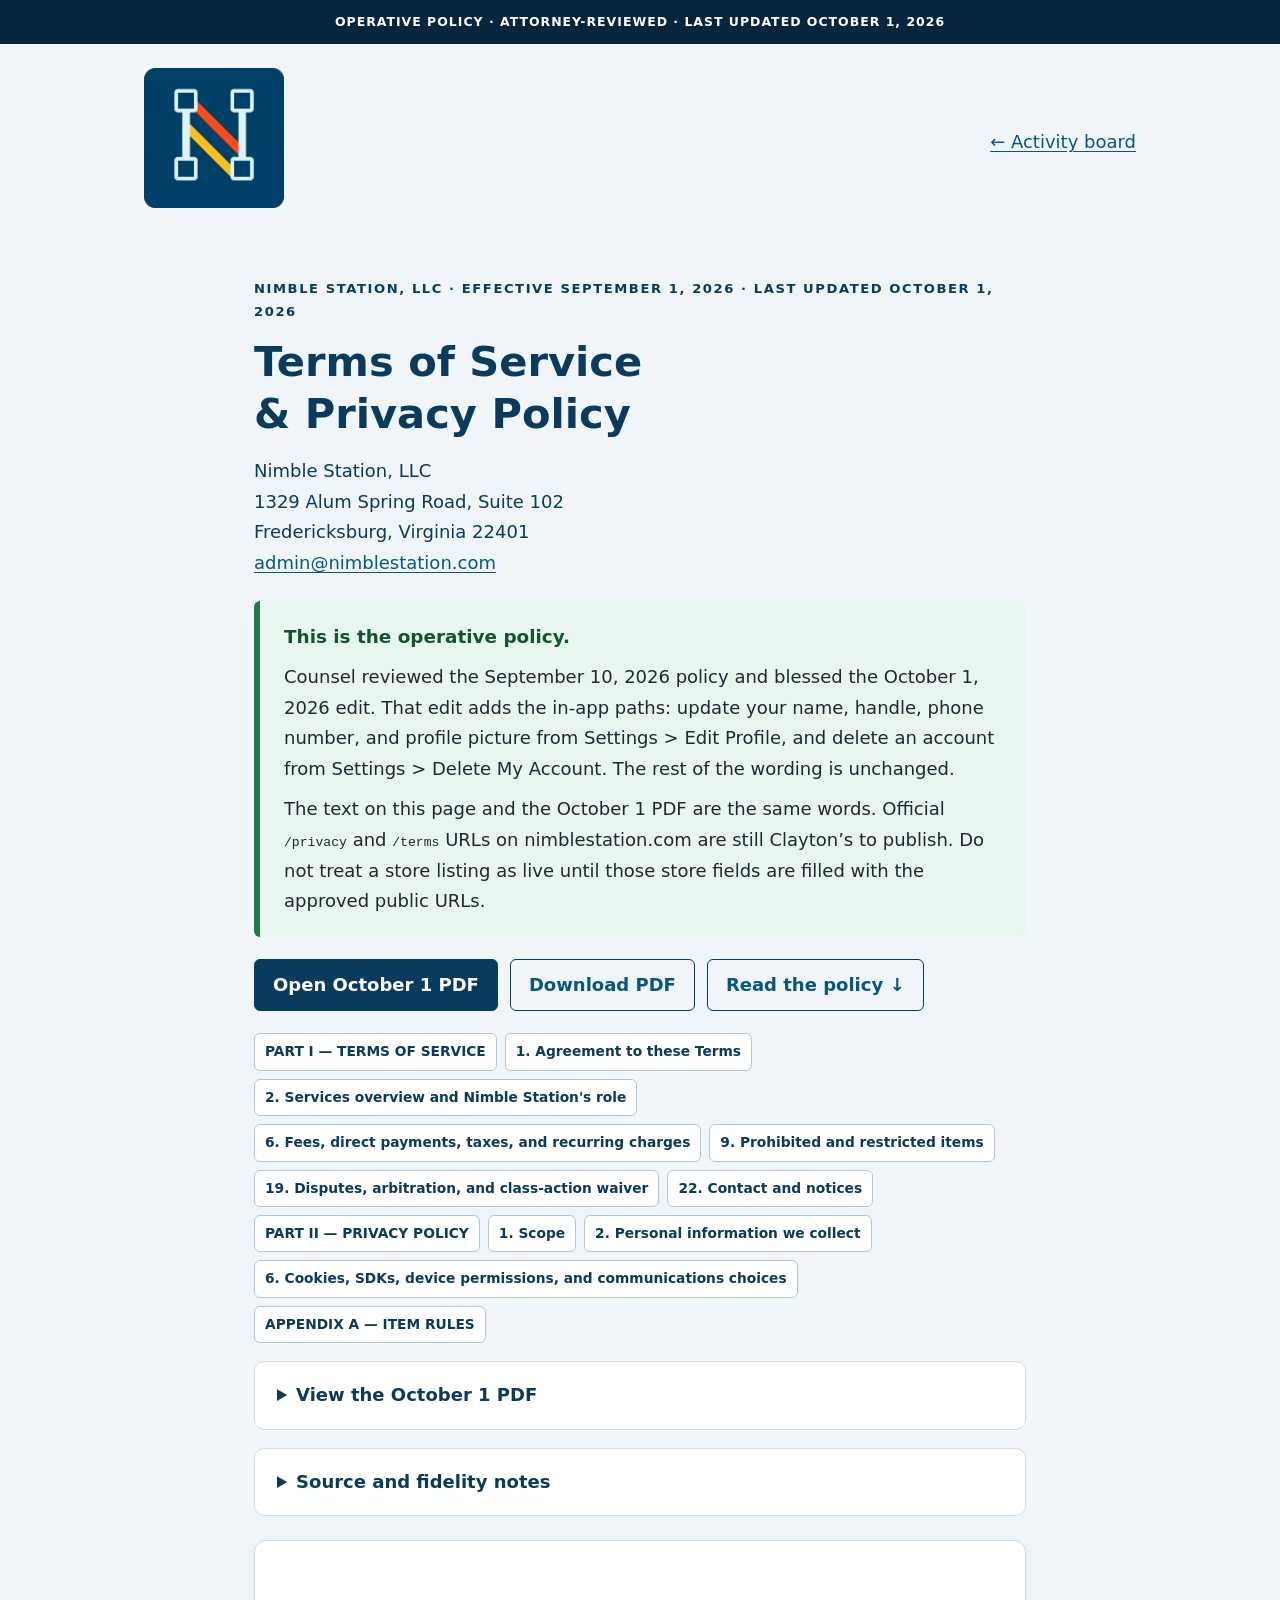
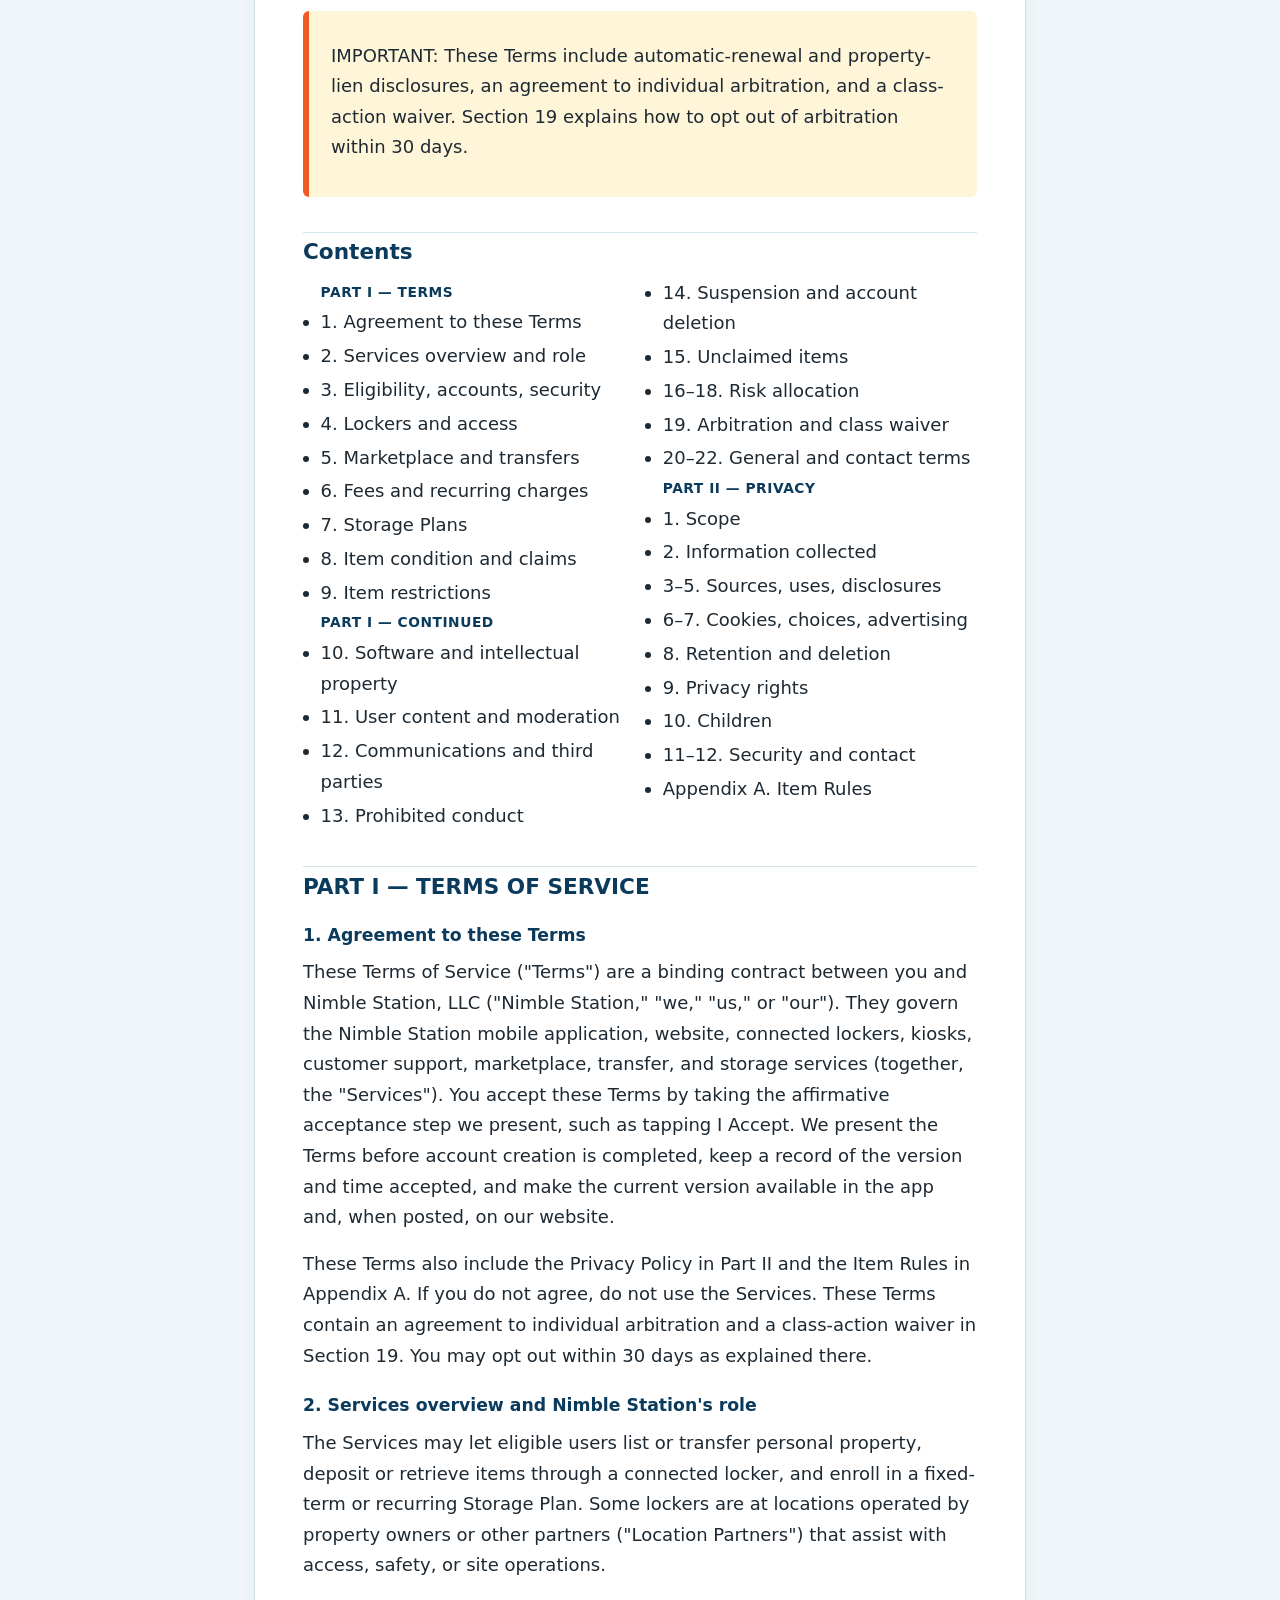
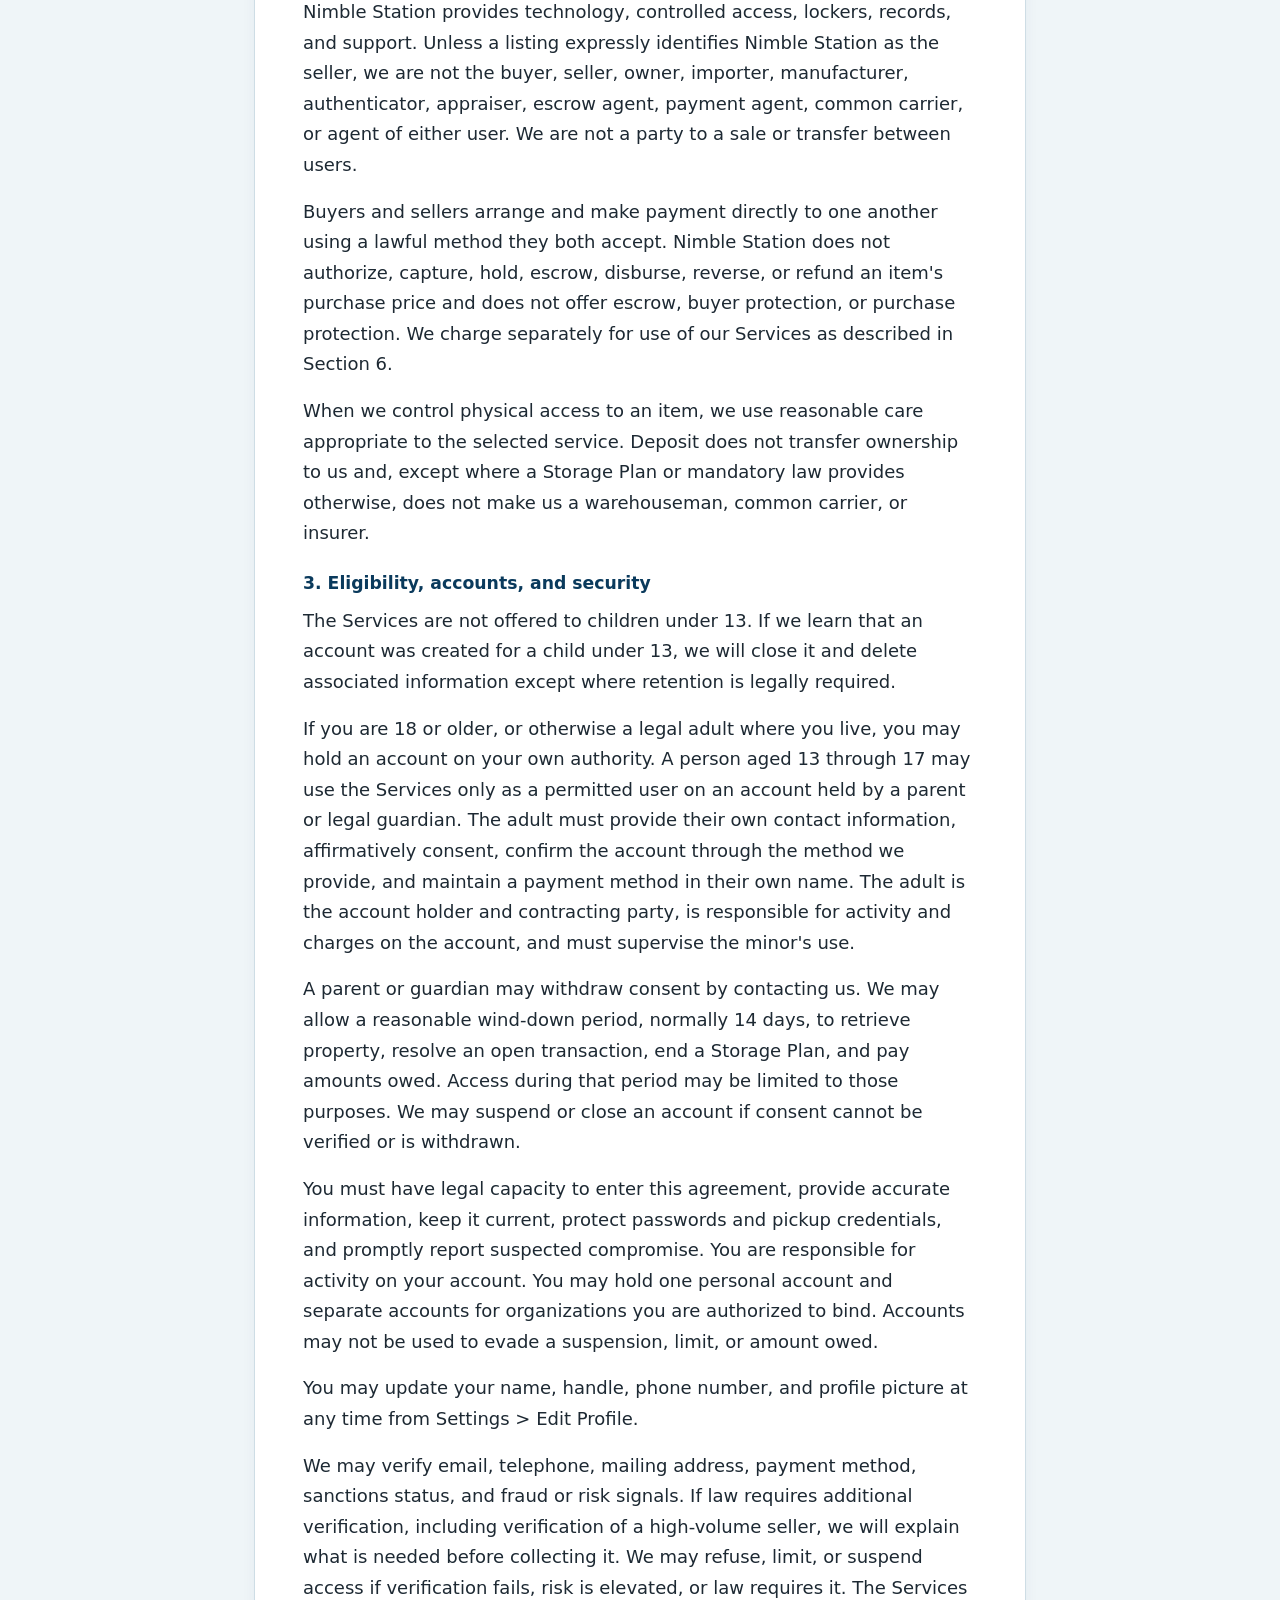
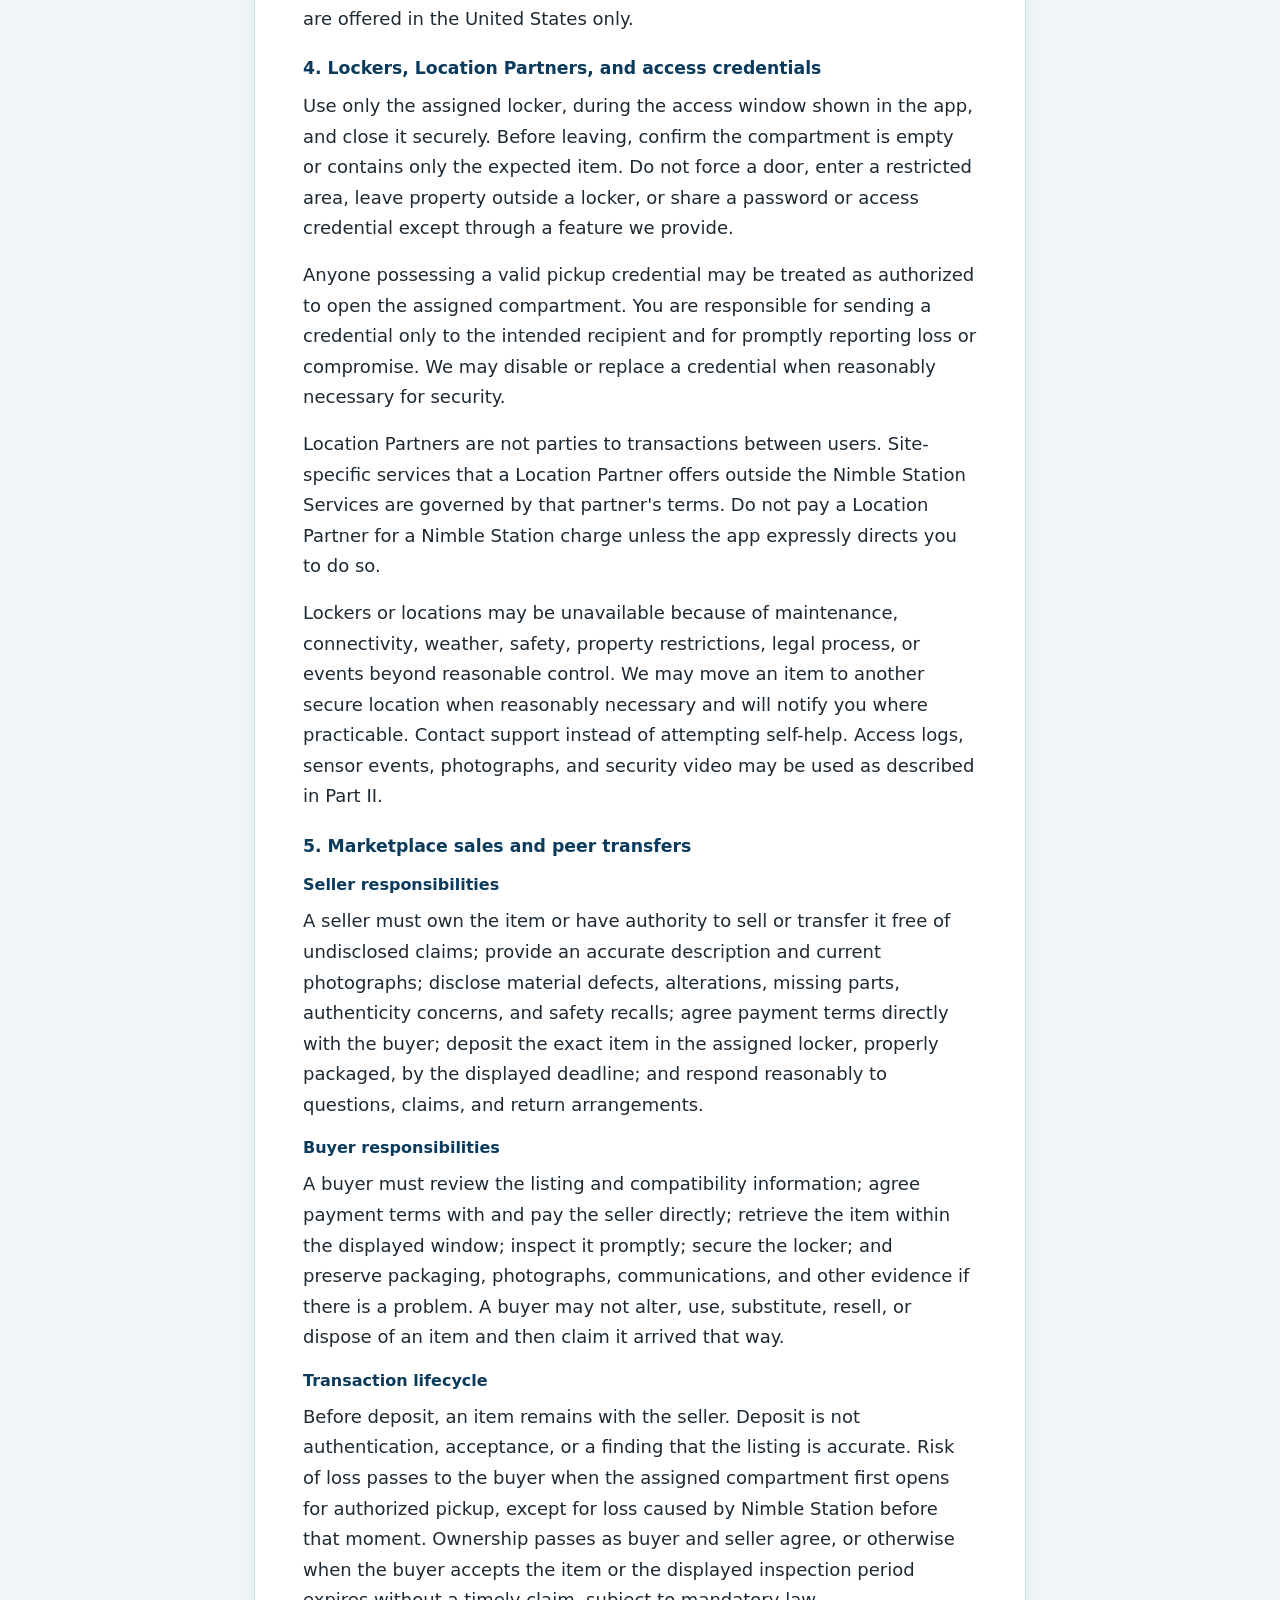
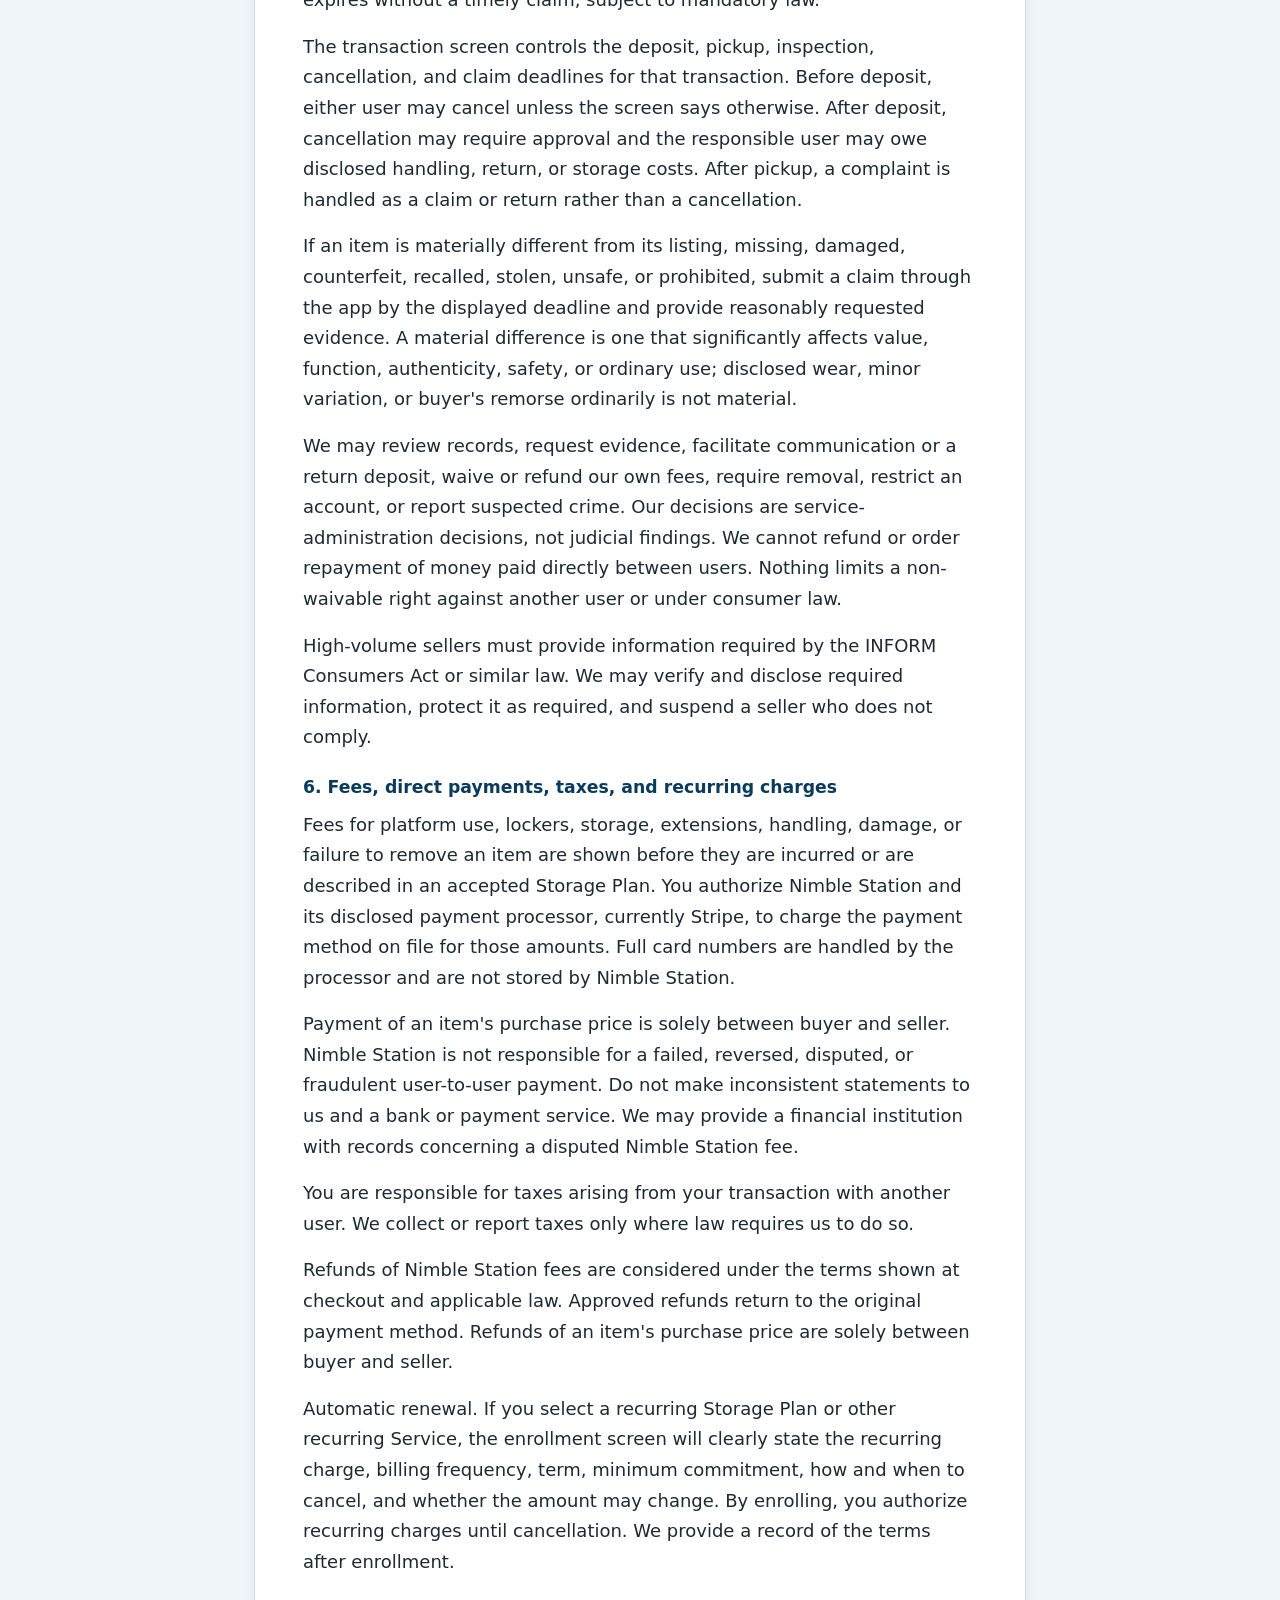
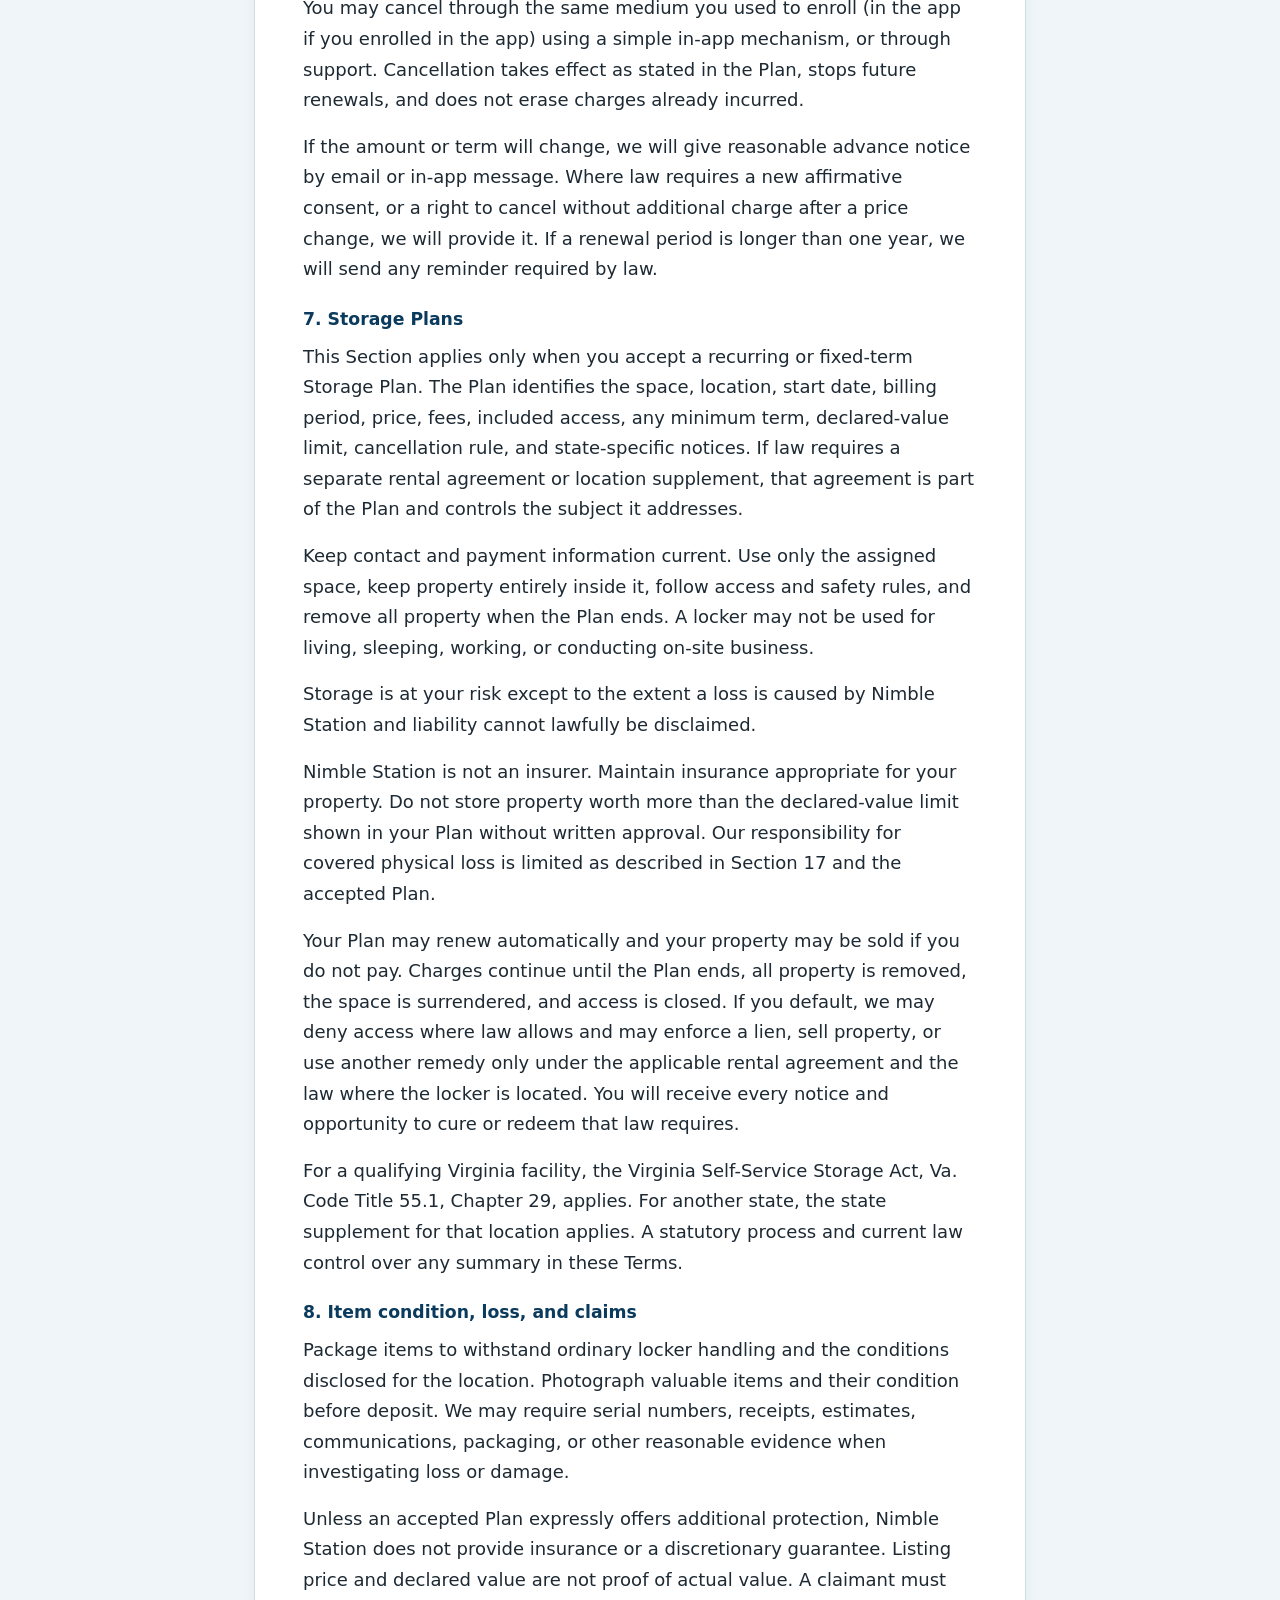
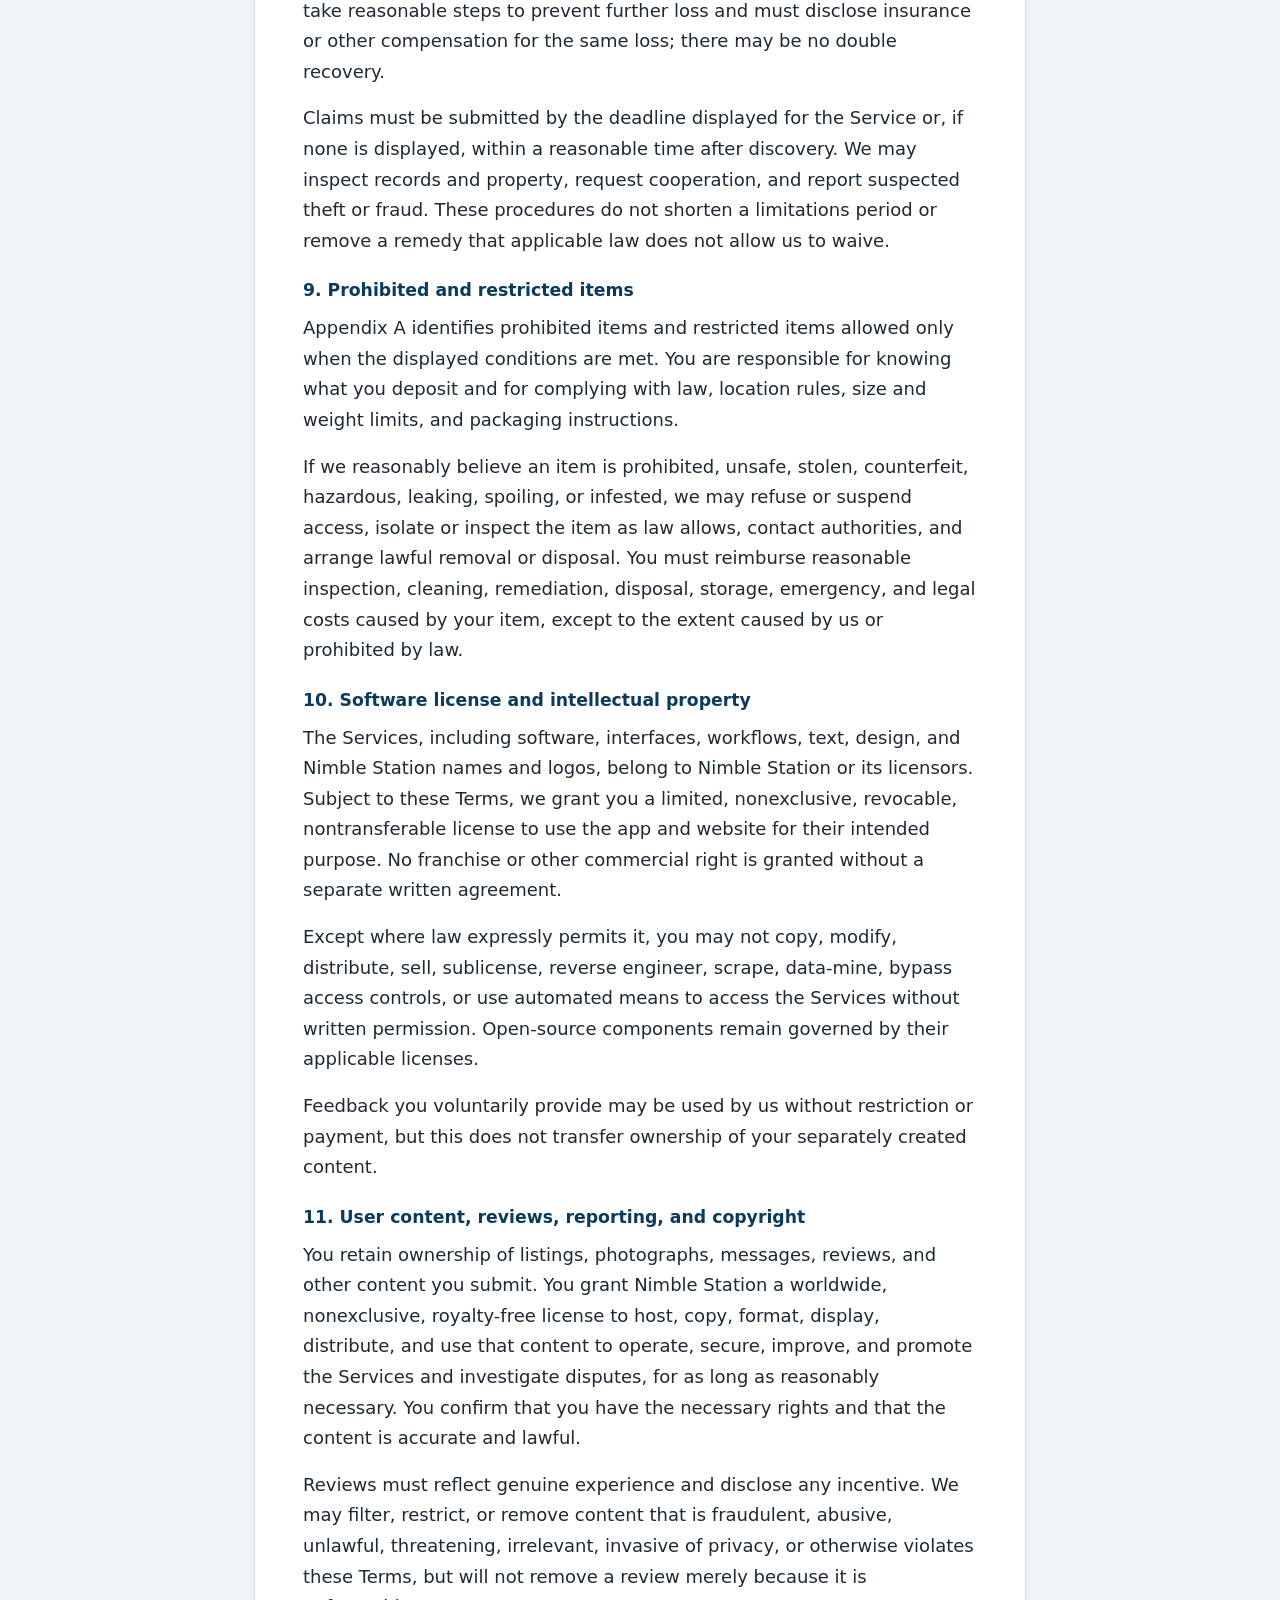
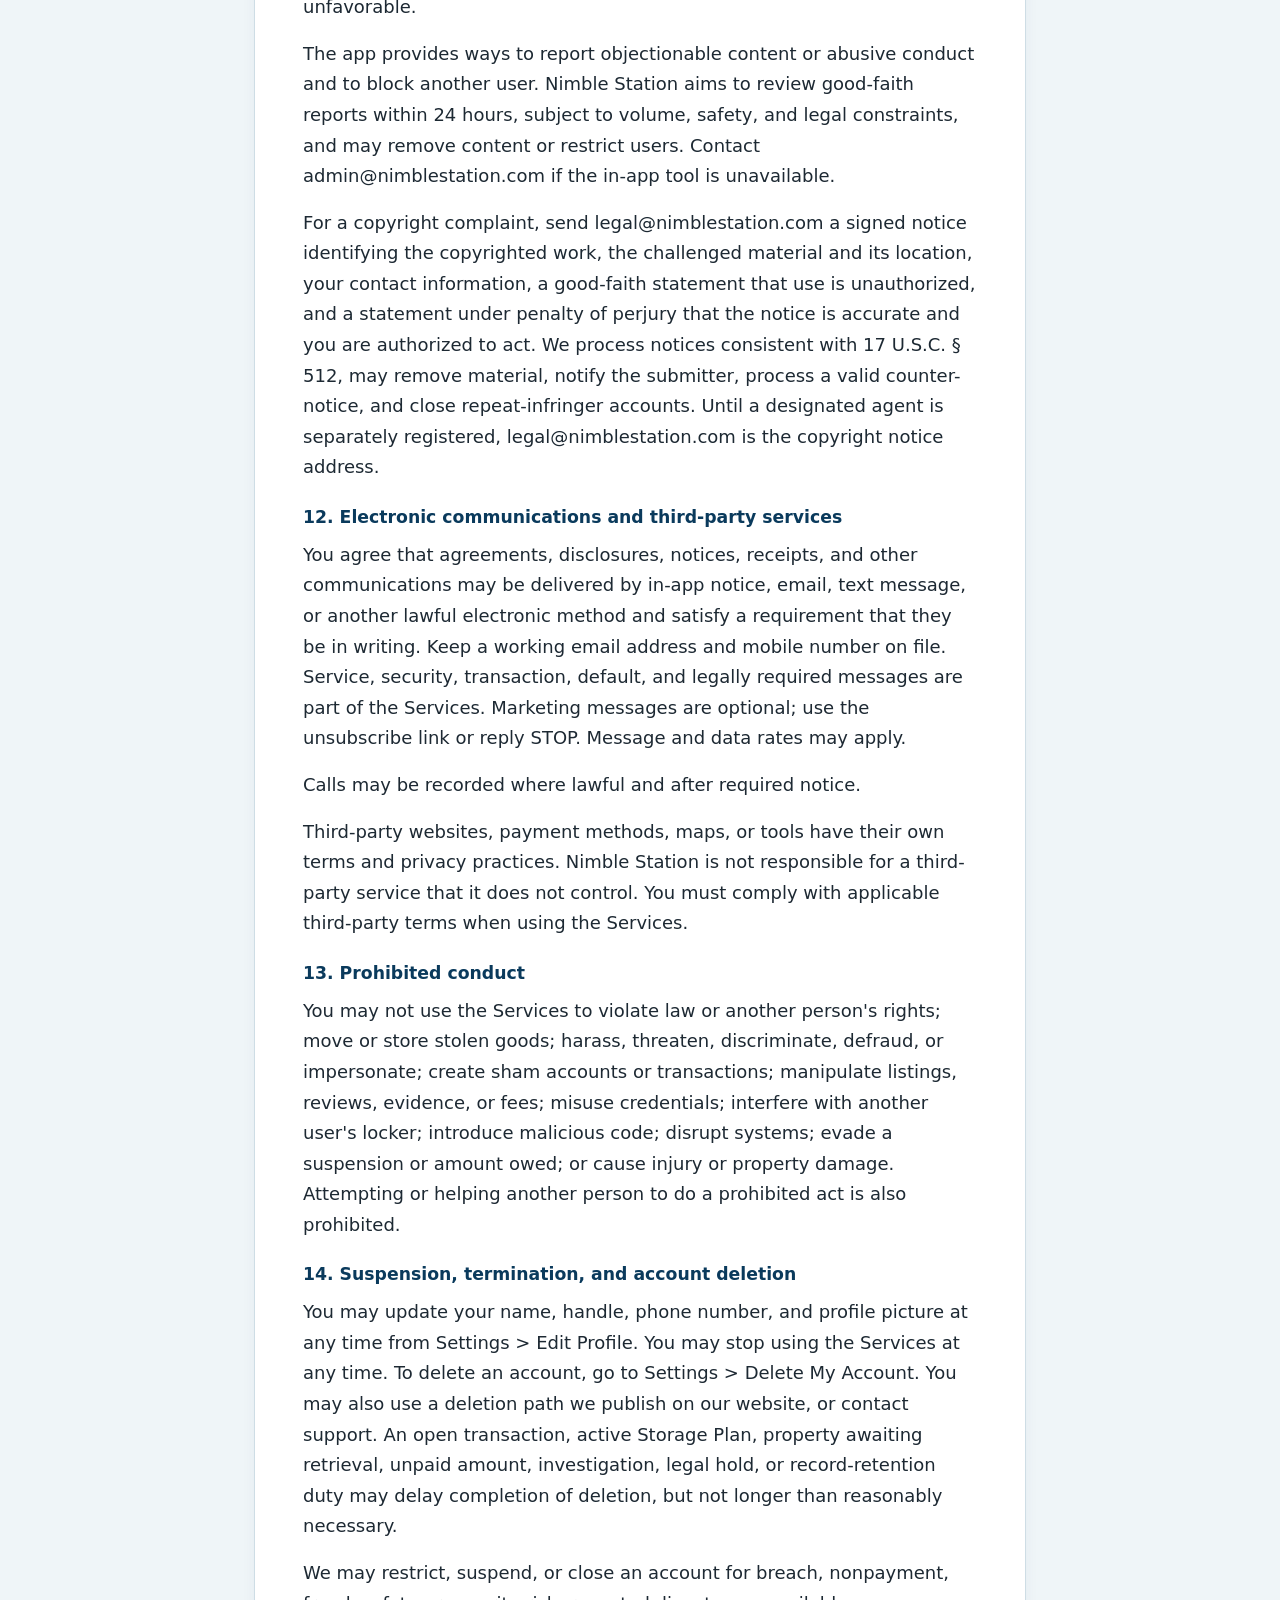
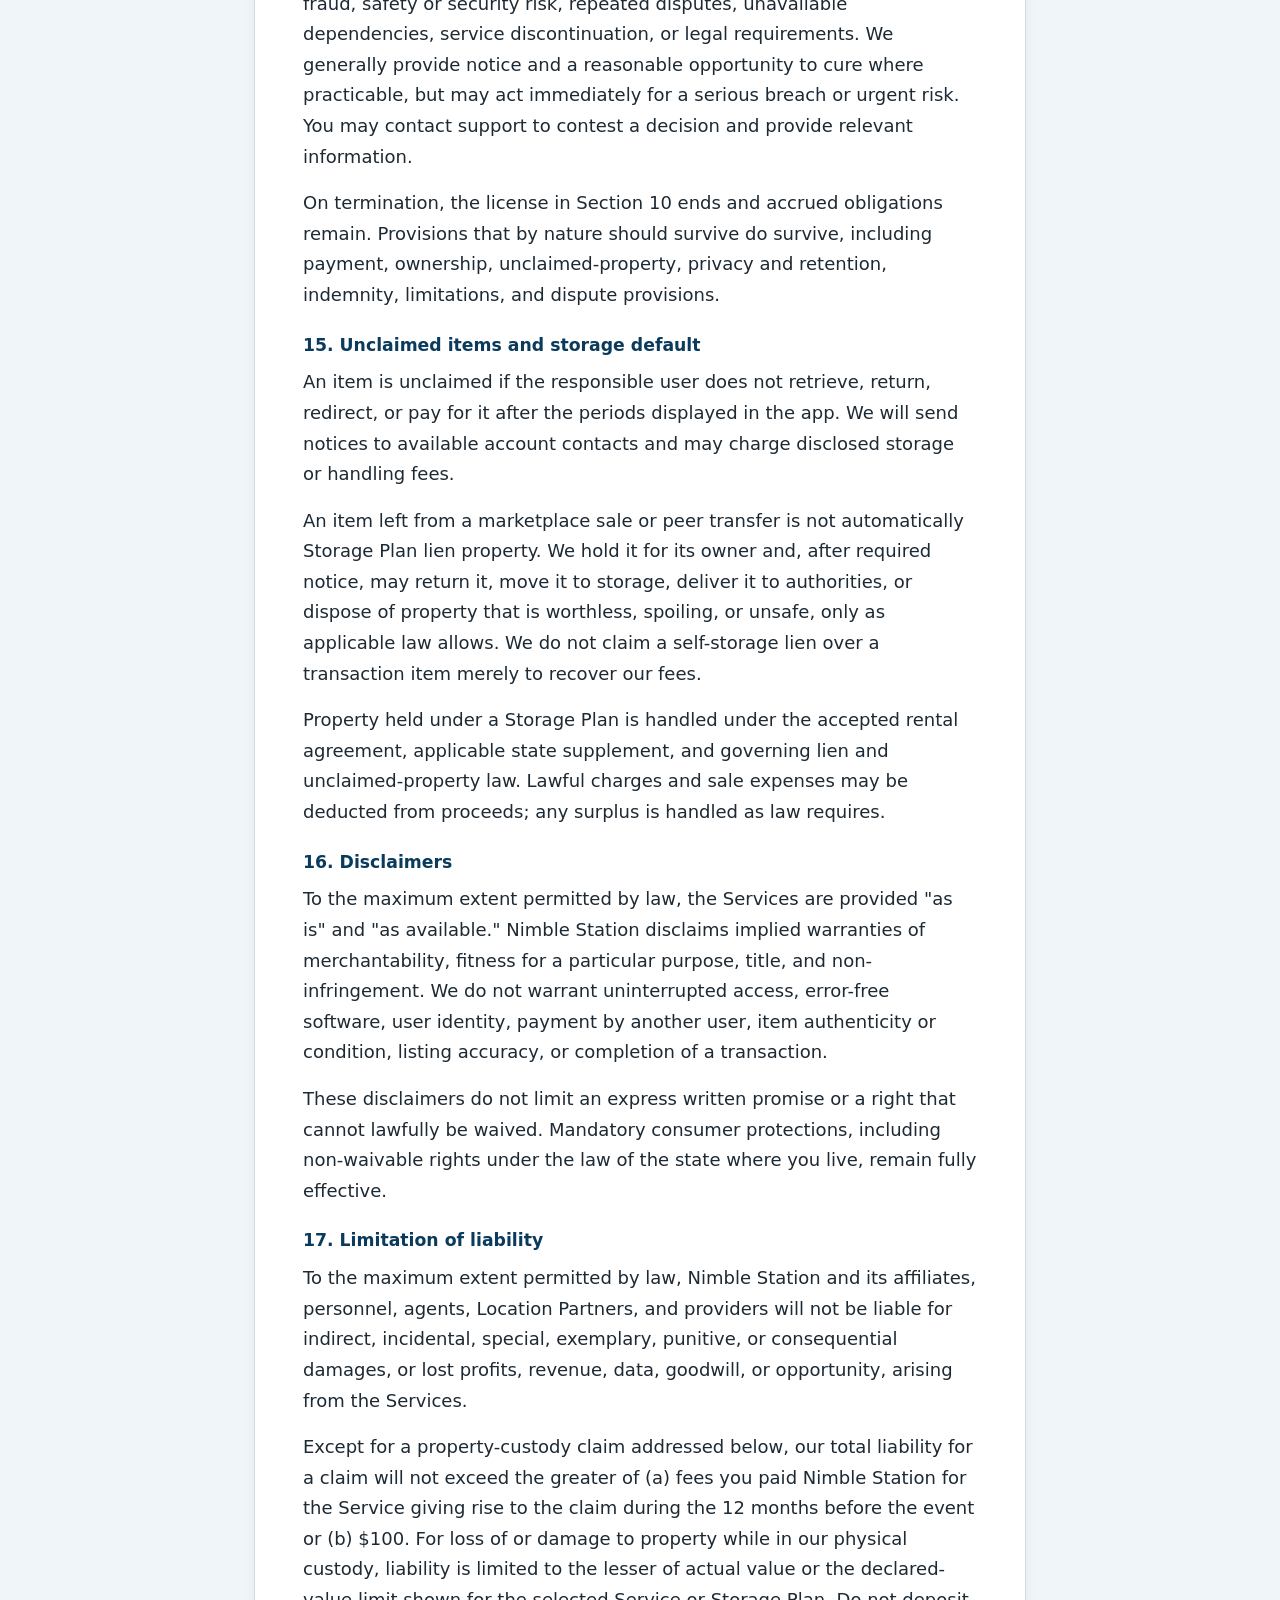
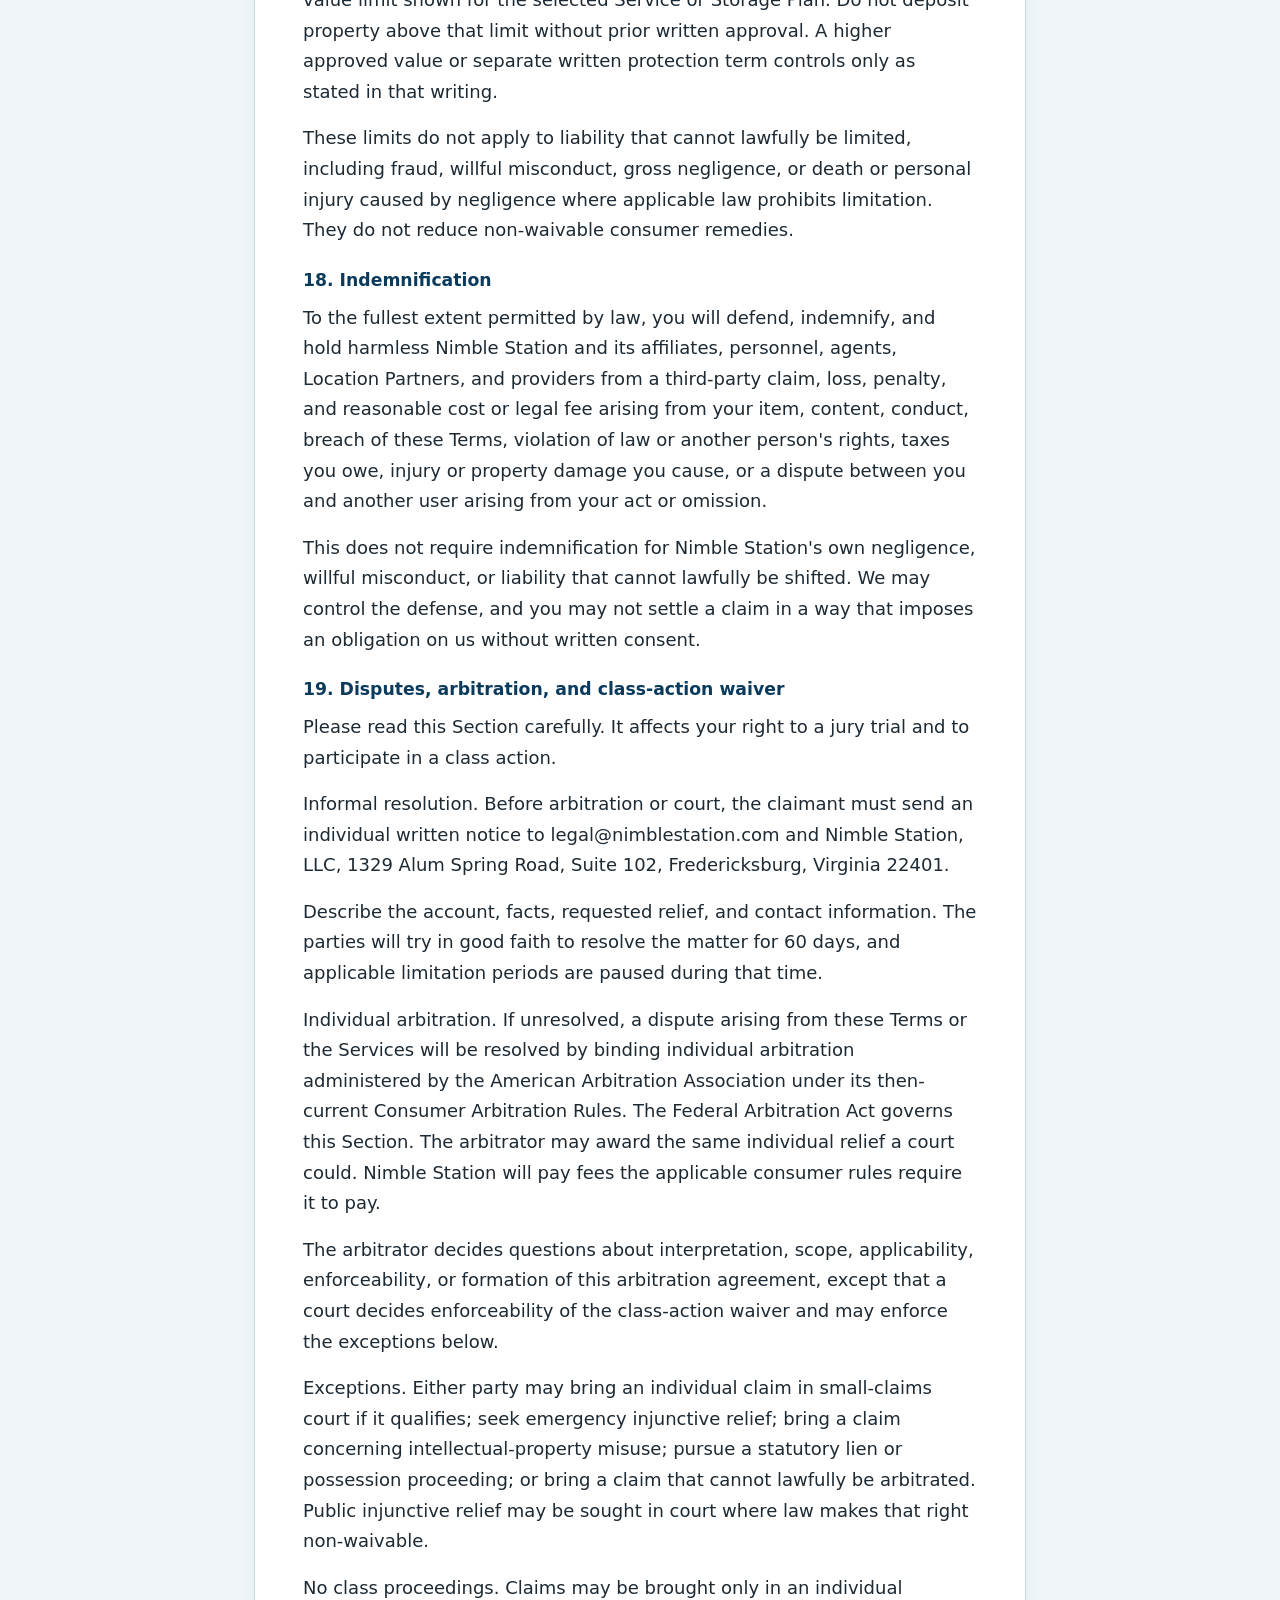
==== commit 3ade96bc: "Update operative Terms and Privacy to October 1, 2026. Add the in-app Settings paths for profile edi" ====
--- a/terms-privacy-review/index.html
+++ b/terms-privacy-review/index.html
@@ -3,7 +3,7 @@
 <head>
 <meta charset="utf-8">
 <meta name="viewport" content="width=device-width, initial-scale=1">
-<meta name="description" content="Nimble Station Terms of Service and Privacy Policy. Effective September 1, 2026. Last updated September 10, 2026. Attorney-reviewed operative policy.">
+<meta name="description" content="Nimble Station Terms of Service and Privacy Policy. Effective September 1, 2026. Last updated October 1, 2026. Attorney-reviewed operative policy.">
 <title>Nimble Station — Terms of Service &amp; Privacy Policy</title>
 <link rel="icon" href="../assets/nimble-logo.png">
 <style>
@@ -47,16 +47,25 @@
 code{overflow-wrap:anywhere;font-size:.82rem}
 footer{font-size:.9rem;color:var(--muted);max-width:1040px}
 .addr{margin:1rem 0 1.4rem;color:var(--navy)}
+@media print {
+  @page { size: letter; margin: 0.65in; }
+  .status-bar, header, .actions, .toc-nav, details, footer a { display: none !important; }
+  body { background: #fff; font-size: 11pt; }
+  main, footer { max-width: none; padding: 0; }
+  .paper { box-shadow: none; border: none; padding: 0; margin: 0; }
+  .notice { break-inside: avoid; }
+  h2, h3 { break-after: avoid; }
+}
 </style>
 </head>
 <body>
-<div class="status-bar">Operative policy · Attorney-reviewed · Effective September 1, 2026</div>
+<div class="status-bar">Operative policy · Attorney-reviewed · Last updated October 1, 2026</div>
 <header>
   <a href="../"><img src="../assets/nimble-logo.png" alt="Nimble Station"></a>
   <a href="../">← Activity board</a>
 </header>
 <main>
-  <p class="eyebrow">Nimble Station, LLC · Last updated September 10, 2026</p>
+  <p class="eyebrow">Nimble Station, LLC · Effective September 1, 2026 · Last updated October 1, 2026</p>
   <h1>Terms of Service &amp; Privacy Policy</h1>
   <p class="addr">
     Nimble Station, LLC<br>
@@ -66,19 +75,19 @@
   </p>
   <aside class="notice" aria-label="Policy status">
     <strong>This is the operative policy.</strong>
-    <p>Counsel reviewed the September 10, 2026 rendition. The wording below is that approved text, reformatted so sentences are not broken across PDF line wraps. The original PDF is unchanged and remains the signed layout.</p>
-    <p>This GitHub Pages copy is Nimble’s readable public posting of that policy. Official <code>/privacy</code> and <code>/terms</code> URLs on nimblestation.com are still Clayton’s to publish. Do not treat a store listing as live until those store fields are filled with the approved public URLs.</p>
+    <p>Counsel reviewed the September 10, 2026 policy and blessed the October 1, 2026 edit. That edit adds the in-app paths: update your name, handle, phone number, and profile picture from Settings &gt; Edit Profile, and delete an account from Settings &gt; Delete My Account. The rest of the wording is unchanged.</p>
+    <p>The text on this page and the October 1 PDF are the same words. Official <code>/privacy</code> and <code>/terms</code> URLs on nimblestation.com are still Clayton’s to publish. Do not treat a store listing as live until those store fields are filled with the approved public URLs.</p>
   </aside>
   <div class="actions">
-    <a class="primary" href="Nimble_Station_Terms_and_Privacy_Policy_2026-09-10.pdf">Open original PDF</a>
-    <a href="Nimble_Station_Terms_and_Privacy_Policy_2026-09-10.pdf" download>Download PDF</a>
+    <a class="primary" href="Nimble_Station_Terms_and_Privacy_Policy_2026-10-01.pdf">Open October 1 PDF</a>
+    <a href="Nimble_Station_Terms_and_Privacy_Policy_2026-10-01.pdf" download>Download PDF</a>
     <a href="#transcript">Read the policy ↓</a>
   </div>
   <nav class="toc-nav" aria-label="Jump"><a href="#part-i-terms-of-service">PART I — TERMS OF SERVICE</a>
 <a href="#1-agreement-to-these-terms">1. Agreement to these Terms</a>
 <a href="#2-services-overview-and-nimble-station-s-role">2. Services overview and Nimble Station&#x27;s role</a>
 <a href="#6-fees-direct-payments-taxes-and-recurring-charges">6. Fees, direct payments, taxes, and recurring charges</a>
-<a href="#appendix-a-identifies-prohibited-items-and-restricted-items-allowed-only-when-th">Appendix A identifies prohibited items and restricted items allowed only when the displayed conditions are met. You are</a>
+<a href="#9-prohibited-and-restricted-items">9. Prohibited and restricted items</a>
 <a href="#19-disputes-arbitration-and-class-action-waiver">19. Disputes, arbitration, and class-action waiver</a>
 <a href="#22-contact-and-notices">22. Contact and notices</a>
 <a href="#part-ii-privacy-policy">PART II — PRIVACY POLICY</a>
@@ -87,15 +96,15 @@
 <a href="#6-cookies-sdks-device-permissions-and-communications-choices">6. Cookies, SDKs, device permissions, and communications choices</a>
 <a href="#appendix-a-item-rules">APPENDIX A — ITEM RULES</a></nav>
   <details>
-    <summary>View the original PDF layout</summary>
-    <p>Unchanged September 10 source. Use this if you need the paginated layout.</p>
-    <iframe title="Nimble Station Terms and Privacy Policy PDF" src="Nimble_Station_Terms_and_Privacy_Policy_2026-09-10.pdf" loading="lazy"></iframe>
+    <summary>View the October 1 PDF</summary>
+    <p>Same words as the page below, in the paginated PDF.</p>
+    <iframe title="Nimble Station Terms and Privacy Policy PDF" src="Nimble_Station_Terms_and_Privacy_Policy_2026-10-01.pdf" loading="lazy"></iframe>
   </details>
   <details>
     <summary>Source and fidelity notes</summary>
-    <p>Source file: <code>Nimble_Station_Terms_and_Privacy_Policy_2026-09-10.pdf</code> (11 pages).</p>
-    <p>What changed on this page: status (operative / attorney-reviewed) and readability (PDF line wraps rejoined into paragraphs and lists). Legal wording was not rewritten.</p>
-    <p>SHA-256:<br><code>dd9c5f3ccf1f59f59201f0b598e0fa2e6bd61d7d2c3eed89489aa948b91367ec</code></p>
+    <p>Source file: <code>Nimble_Station_Terms_and_Privacy_Policy_2026-10-01.pdf</code>.</p>
+    <p>October 1, 2026 change: added the in-app paths Settings &gt; Edit Profile and Settings &gt; Delete My Account in Part I and Part II. The rest of the September 10 attorney-reviewed wording is unchanged. This page and the PDF use the same policy words.</p>
+    <p>SHA-256:<br><code>4e0699916c47d65a3a6cf135fd65adb35f63e20dff6db286e3745518e2210b47</code></p>
   </details>
   <article class="paper" id="transcript">
 <aside class="callout"><p>IMPORTANT: These Terms include automatic-renewal and property-lien disclosures, an agreement to individual arbitration, and a class-action waiver. Section 19 explains how to opt out of arbitration within 30 days.</p></aside>
@@ -146,6 +155,7 @@
 <p>If you are 18 or older, or otherwise a legal adult where you live, you may hold an account on your own authority. A person aged 13 through 17 may use the Services only as a permitted user on an account held by a parent or legal guardian. The adult must provide their own contact information, affirmatively consent, confirm the account through the method we provide, and maintain a payment method in their own name. The adult is the account holder and contracting party, is responsible for activity and charges on the account, and must supervise the minor&#x27;s use.</p>
 <p>A parent or guardian may withdraw consent by contacting us. We may allow a reasonable wind-down period, normally 14 days, to retrieve property, resolve an open transaction, end a Storage Plan, and pay amounts owed. Access during that period may be limited to those purposes. We may suspend or close an account if consent cannot be verified or is withdrawn.</p>
 <p>You must have legal capacity to enter this agreement, provide accurate information, keep it current, protect passwords and pickup credentials, and promptly report suspected compromise. You are responsible for activity on your account. You may hold one personal account and separate accounts for organizations you are authorized to bind. Accounts may not be used to evade a suspension, limit, or amount owed.</p>
+<p>You may update your name, handle, phone number, and profile picture at any time from Settings &gt; Edit Profile.</p>
 <p>We may verify email, telephone, mailing address, payment method, sanctions status, and fraud or risk signals. If law requires additional verification, including verification of a high-volume seller, we will explain what is needed before collecting it. We may refuse, limit, or suspend access if verification fails, risk is elevated, or law requires it. The Services are offered in the United States only.</p>
 <h3 id="4-lockers-location-partners-and-access-credentials">4. Lockers, Location Partners, and access credentials</h3>
 <p>Use only the assigned locker, during the access window shown in the app, and close it securely. Before leaving, confirm the compartment is empty or contains only the expected item. Do not force a door, enter a restricted area, leave property outside a locker, or share a password or access credential except through a feature we provide.</p>
@@ -183,8 +193,7 @@
 <p>Unless an accepted Plan expressly offers additional protection, Nimble Station does not provide insurance or a discretionary guarantee. Listing price and declared value are not proof of actual value. A claimant must take reasonable steps to prevent further loss and must disclose insurance or other compensation for the same loss; there may be no double recovery.</p>
 <p>Claims must be submitted by the deadline displayed for the Service or, if none is displayed, within a reasonable time after discovery. We may inspect records and property, request cooperation, and report suspected theft or fraud. These procedures do not shorten a limitations period or remove a remedy that applicable law does not allow us to waive.</p>
 <h3 id="9-prohibited-and-restricted-items">9. Prohibited and restricted items</h3>
-<h2 id="appendix-a-identifies-prohibited-items-and-restricted-items-allowed-only-when-th">Appendix A identifies prohibited items and restricted items allowed only when the displayed conditions are met. You are</h2>
-<p>responsible for knowing what you deposit and for complying with law, location rules, size and weight limits, and packaging instructions.</p>
+<p>Appendix A identifies prohibited items and restricted items allowed only when the displayed conditions are met. You are responsible for knowing what you deposit and for complying with law, location rules, size and weight limits, and packaging instructions.</p>
 <p>If we reasonably believe an item is prohibited, unsafe, stolen, counterfeit, hazardous, leaking, spoiling, or infested, we may refuse or suspend access, isolate or inspect the item as law allows, contact authorities, and arrange lawful removal or disposal. You must reimburse reasonable inspection, cleaning, remediation, disposal, storage, emergency, and legal costs caused by your item, except to the extent caused by us or prohibited by law.</p>
 <h3 id="10-software-license-and-intellectual-property">10. Software license and intellectual property</h3>
 <p>The Services, including software, interfaces, workflows, text, design, and Nimble Station names and logos, belong to Nimble Station or its licensors. Subject to these Terms, we grant you a limited, nonexclusive, revocable, nontransferable license to use the app and website for their intended purpose. No franchise or other commercial right is granted without a separate written agreement.</p>
@@ -202,7 +211,7 @@
 <h3 id="13-prohibited-conduct">13. Prohibited conduct</h3>
 <p>You may not use the Services to violate law or another person&#x27;s rights; move or store stolen goods; harass, threaten, discriminate, defraud, or impersonate; create sham accounts or transactions; manipulate listings, reviews, evidence, or fees; misuse credentials; interfere with another user&#x27;s locker; introduce malicious code; disrupt systems; evade a suspension or amount owed; or cause injury or property damage. Attempting or helping another person to do a prohibited act is also prohibited.</p>
 <h3 id="14-suspension-termination-and-account-deletion">14. Suspension, termination, and account deletion</h3>
-<p>You may stop using the Services at any time and may initiate deletion of your account in the app. A readily available web or support path may also be provided. An open transaction, active Storage Plan, property awaiting retrieval, unpaid amount, investigation, legal hold, or record-retention duty may delay completion, but not longer than reasonably necessary.</p>
+<p>You may update your name, handle, phone number, and profile picture at any time from Settings &gt; Edit Profile. You may stop using the Services at any time. To delete an account, go to Settings &gt; Delete My Account. You may also use a deletion path we publish on our website, or contact support. An open transaction, active Storage Plan, property awaiting retrieval, unpaid amount, investigation, legal hold, or record-retention duty may delay completion of deletion, but not longer than reasonably necessary.</p>
 <p>We may restrict, suspend, or close an account for breach, nonpayment, fraud, safety or security risk, repeated disputes, unavailable dependencies, service discontinuation, or legal requirements. We generally provide notice and a reasonable opportunity to cure where practicable, but may act immediately for a serious breach or urgent risk. You may contact support to contest a decision and provide relevant information.</p>
 <p>On termination, the license in Section 10 ends and accrued obligations remain. Provisions that by nature should survive do survive, including payment, ownership, unclaimed-property, privacy and retention, indemnity, limitations, and dispute provisions.</p>
 <h3 id="15-unclaimed-items-and-storage-default">15. Unclaimed items and storage default</h3>
@@ -239,7 +248,7 @@
 <p>If you download the app from Apple App Store or Google Play, these Terms are between you and Nimble Station, not the store operator. The operator is not responsible for the app, its content, maintenance, support, or claims, except as its own rules require.</p>
 <p>For an Apple-distributed app: the license is limited to use on Apple-branded products you own or control as permitted by Apple&#x27;s usage rules, including permitted Family Sharing or volume-purchasing access; Apple has no maintenance obligation; Nimble Station is responsible for product, legal, consumer, and intellectual-property claims concerning the app; Apple may refund any purchase price paid for the app if it fails to conform to an applicable warranty, with no other warranty obligation to the maximum extent permitted; you confirm compliance with U.S. sanctions and embargo rules; and Apple and its subsidiaries are third-party beneficiaries entitled to enforce this Section.</p>
 <p>For a Google Play-distributed app: these Terms are between you and Nimble Station, not Google. Google has no obligation to provide maintenance or support and is not responsible for claims relating to the app except as Google&#x27;s own terms require.</p>
-<p>You must comply with applicable store and third-party terms. Questions or claims about the app should be sent to Nimble Station.</p>
+<p>You must comply with applicable store and third-party terms. Account deletion is available in the app at Settings &gt; Delete My Account. Profile updates are available at Settings &gt; Edit Profile. Questions or claims about the app should be sent to Nimble Station.</p>
 <h3 id="22-contact-and-notices">22. Contact and notices</h3>
 <p>Nimble Station, LLC, 1329 Alum Spring Road, Suite 102, Fredericksburg, Virginia 22401 Support: admin@nimblestation.com. Legal notices: legal@nimblestation.com. Privacy requests: privacy@nimblestation.com.</p>
 <p>We send notices to the email address on your account or through the app. A notice from us is effective when delivered. A notice to us is effective when received.</p>
@@ -262,6 +271,7 @@
 <li>Legally required seller verification: for a seller covered by the INFORM Consumers Act or similar law, identification, tax, bank or payee, and contact information the law requires. We tell the seller before collection and limit use to compliance, safety, and fraud prevention.</li>
 </ul>
 <p>We do not currently use face recognition or create biometric templates; collect precise GPS or Bluetooth-derived location from your device; sell personal information; or share it for cross-context behavioral advertising. We do not use advertising or attribution SDKs. If a new feature would collect precise location, biometrics, or another category of sensitive information, we will provide specific notice and obtain consent where required before collection.</p>
+<p>You may update your name, handle, phone number, and profile picture at any time from Settings &gt; Edit Profile.</p>
 <h3 id="3-sources">3. Sources</h3>
 <p>We collect information from you; your device and browser; connected lockers and participating locations; other users involved in a transaction; payment, communications, security, analytics, and support providers; public sources; and authorities or business partners as law permits.</p>
 <h3 id="4-why-we-use-information">4. Why we use information</h3>
@@ -289,7 +299,7 @@
 <h3 id="8-retention-and-account-deletion">8. Retention and account deletion</h3>
 <p>We retain information only as long as reasonably necessary for the purposes described, considering the duration of the account or transaction; open property, Storage Plan, claim, dispute, or investigation; fraud and security needs; tax, accounting, payment-network, lien, and recordkeeping duties; applicable limitation periods; and legal holds.</p>
 <p>When information is no longer needed, we delete it or de-identify it. Aggregated information that cannot reasonably identify a person may be retained. Backups may persist for a limited period until overwritten under normal schedules.</p>
-<p>All users may initiate account deletion in the app and may use any deletion path published on our website or contact privacy@nimblestation.com. We delete associated content and personal information unless retention is reasonably necessary for an open matter, security or fraud prevention, legal compliance, or establishment or defense of a claim. We explain material retention that applies to a request and ask service providers to delete covered information where appropriate.</p>
+<p>You may update your name, handle, phone number, and profile picture at any time from Settings &gt; Edit Profile. To delete an account, go to Settings &gt; Delete My Account. You may also use any deletion path published on our website or contact privacy@nimblestation.com. We delete associated content and personal information unless retention is reasonably necessary for an open matter, security or fraud prevention, legal compliance, or establishment or defense of a claim. We explain material retention that applies to a request and ask service providers to delete covered information where appropriate.</p>
 <h3 id="9-your-privacy-rights">9. Your privacy rights</h3>
 <p>Depending on residence and the law&#x27;s applicability, you may have rights to confirm whether we process your information; access it; correct inaccuracies; delete it; obtain a portable copy; opt out of targeted advertising, sale, or certain profiling; restrict or limit certain sensitive-data uses; and appeal a denied request. You will not receive discriminatory treatment for exercising a right.</p>
 <p>Submit a request or appeal to privacy@nimblestation.com. We verify requests proportionately and respond within the time law allows. An authorized agent may act where permitted, subject to verification. If an appeal is denied, we provide any further complaint method the applicable law requires.</p>
@@ -332,7 +342,7 @@
   </article>
 </main>
 <footer>
-  <p><strong>Operative policy.</strong> Attorney-reviewed September 10, 2026 rendition. Effective September 1, 2026.</p>
+  <p><strong>Operative policy.</strong> Attorney-reviewed. Effective September 1, 2026. Last updated October 1, 2026.</p>
   <p><a href="../">Return to activity board</a></p>
 </footer>
 </body>
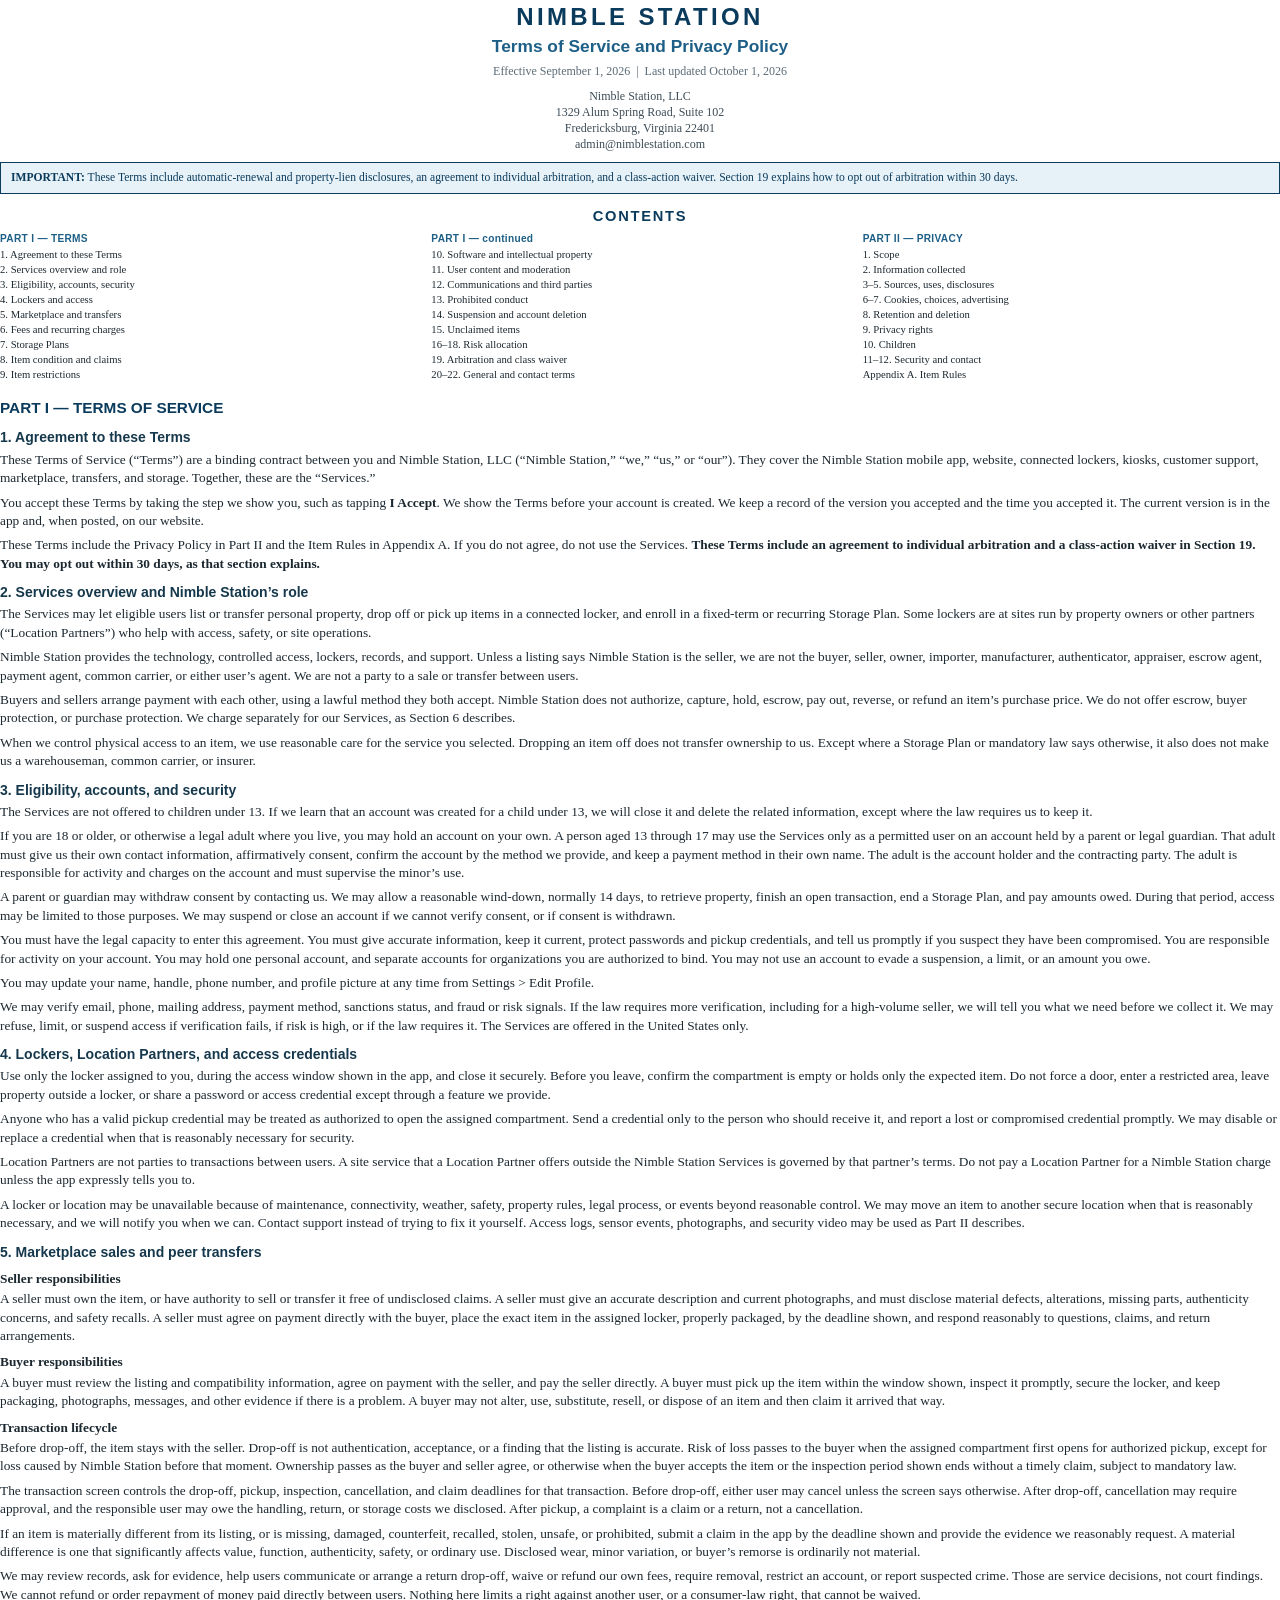
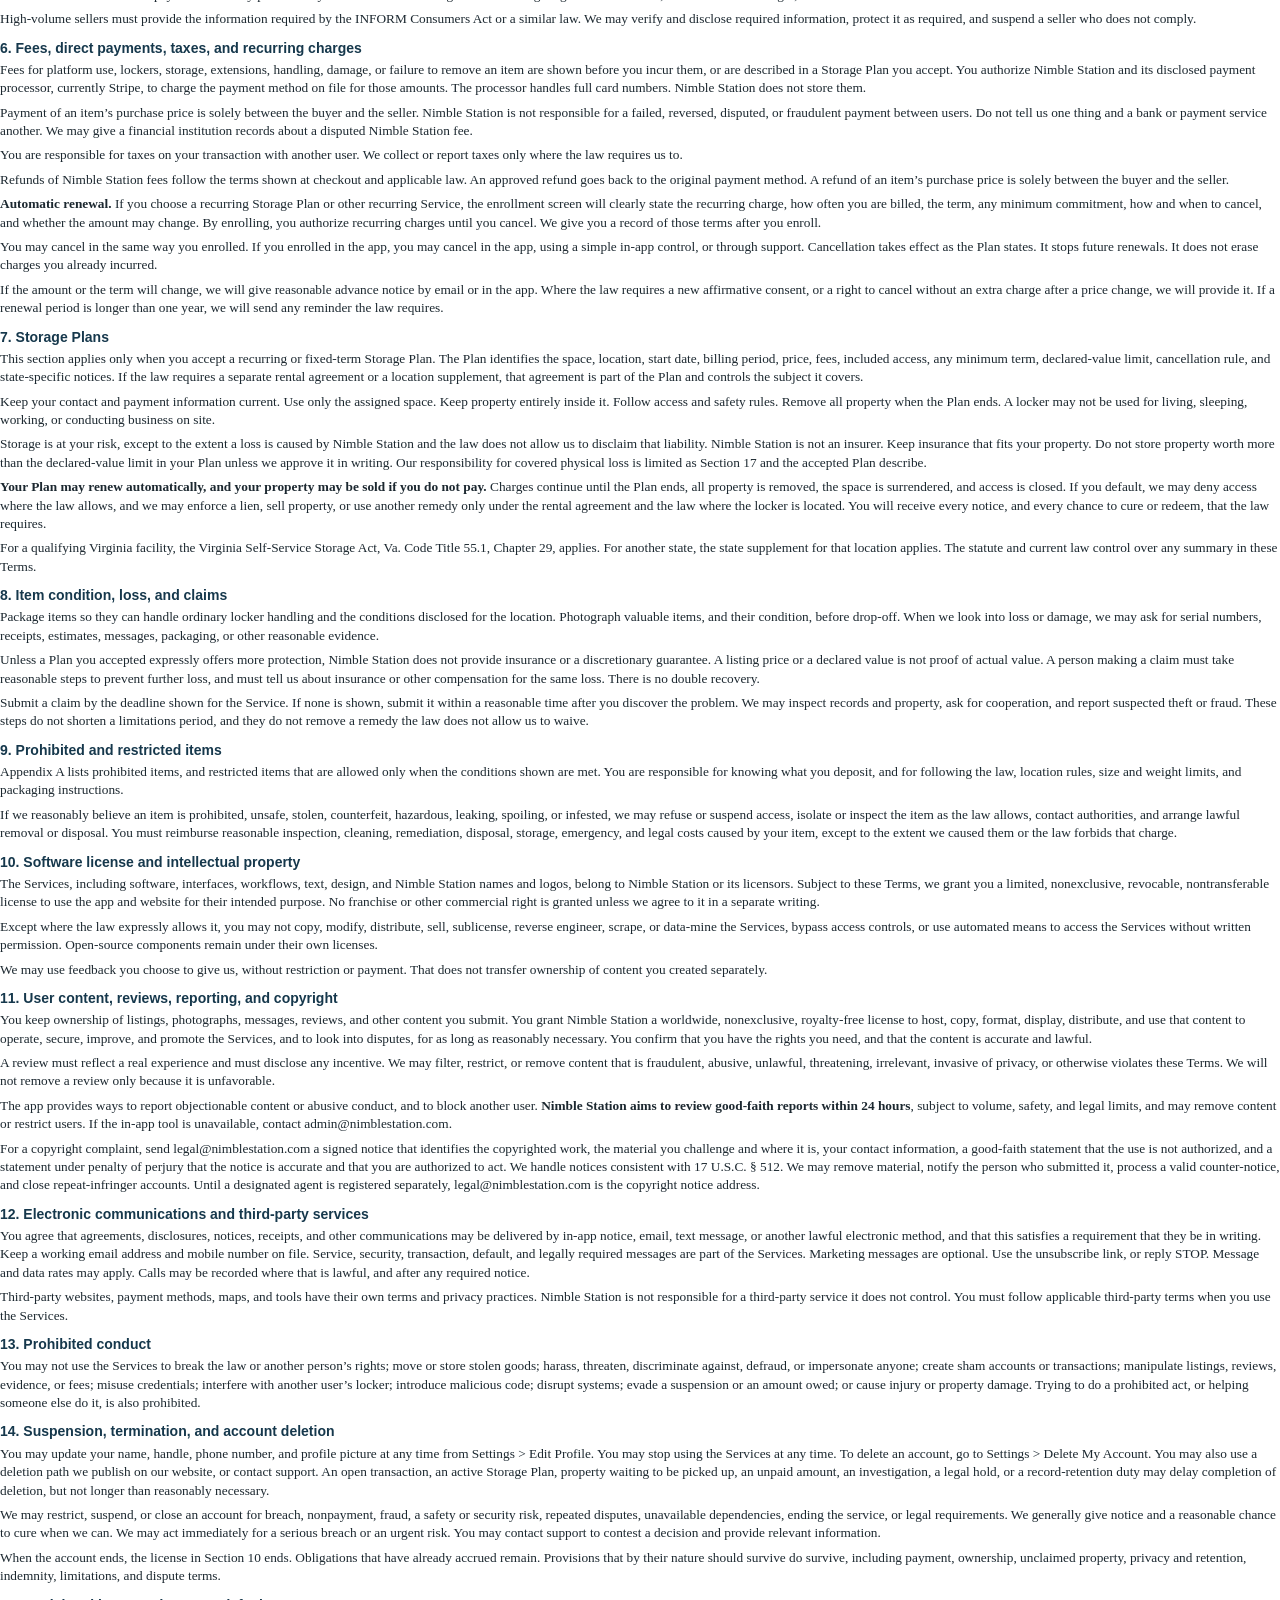
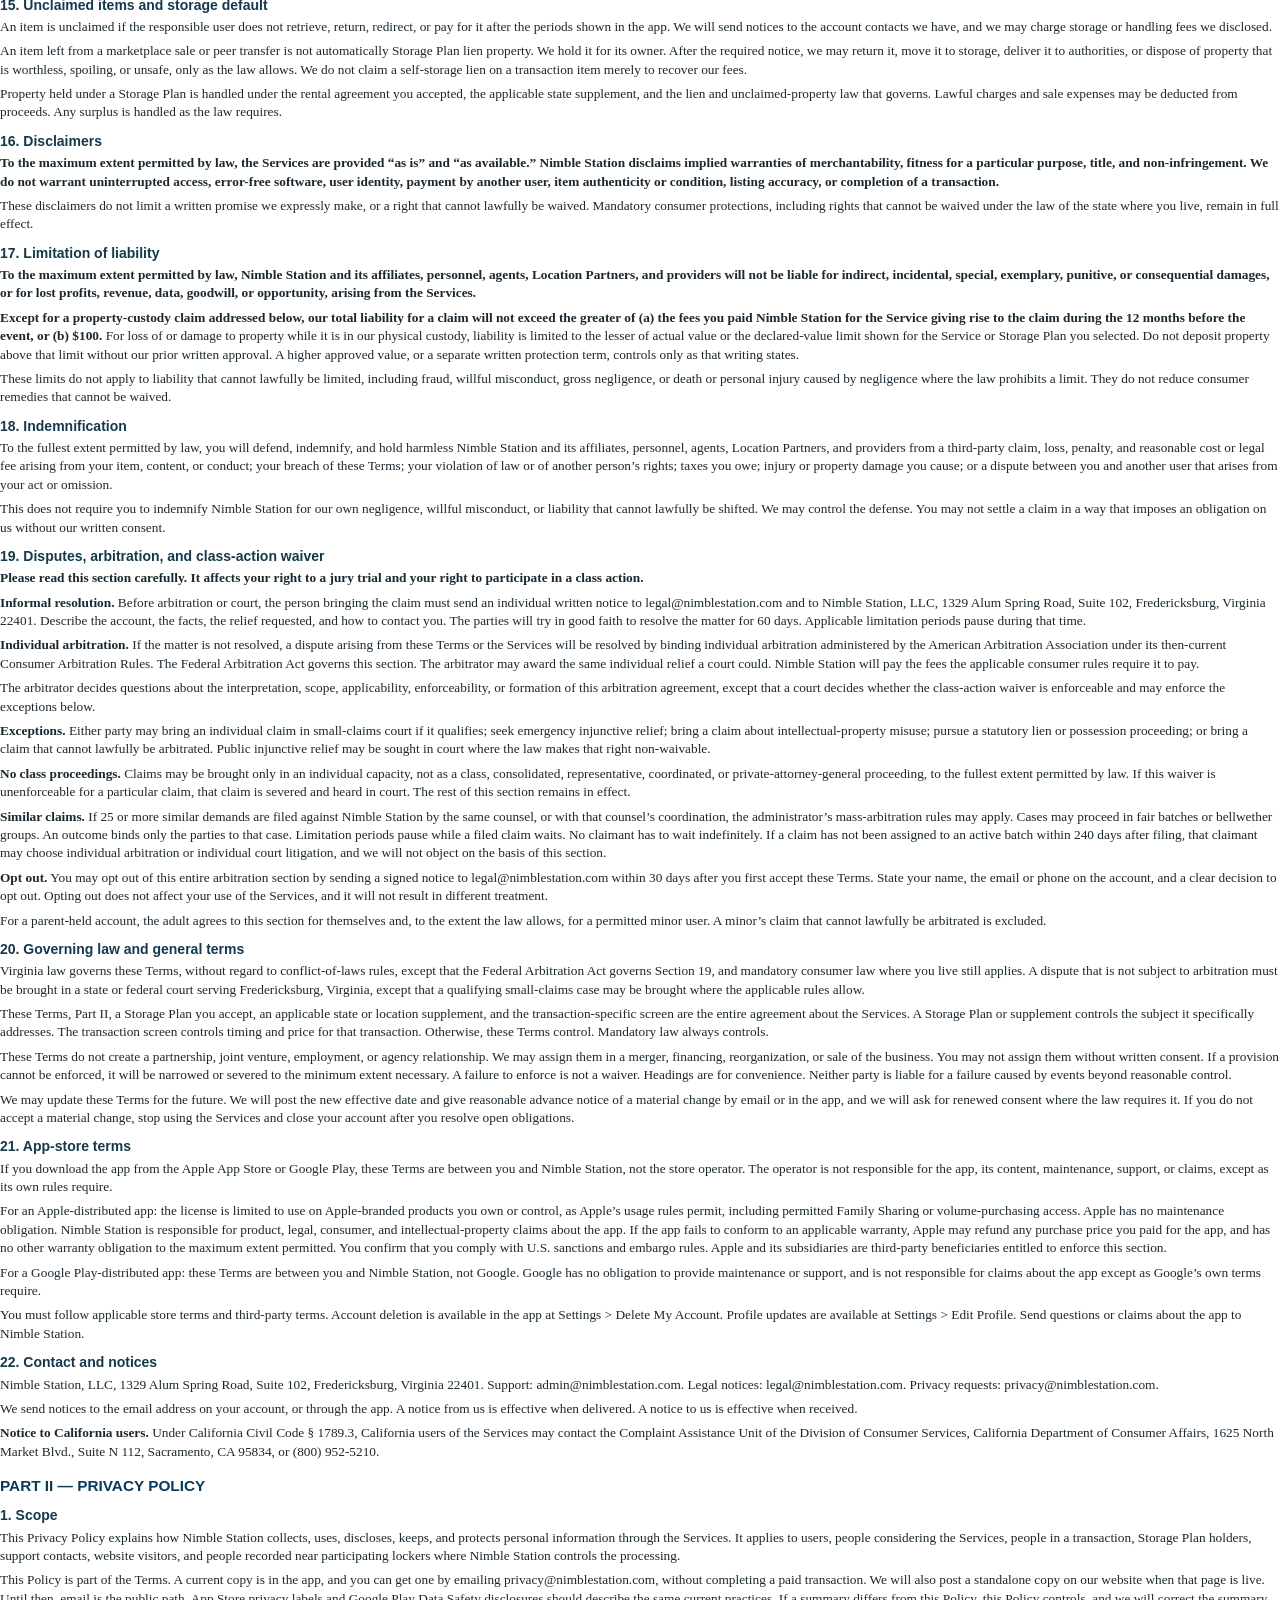
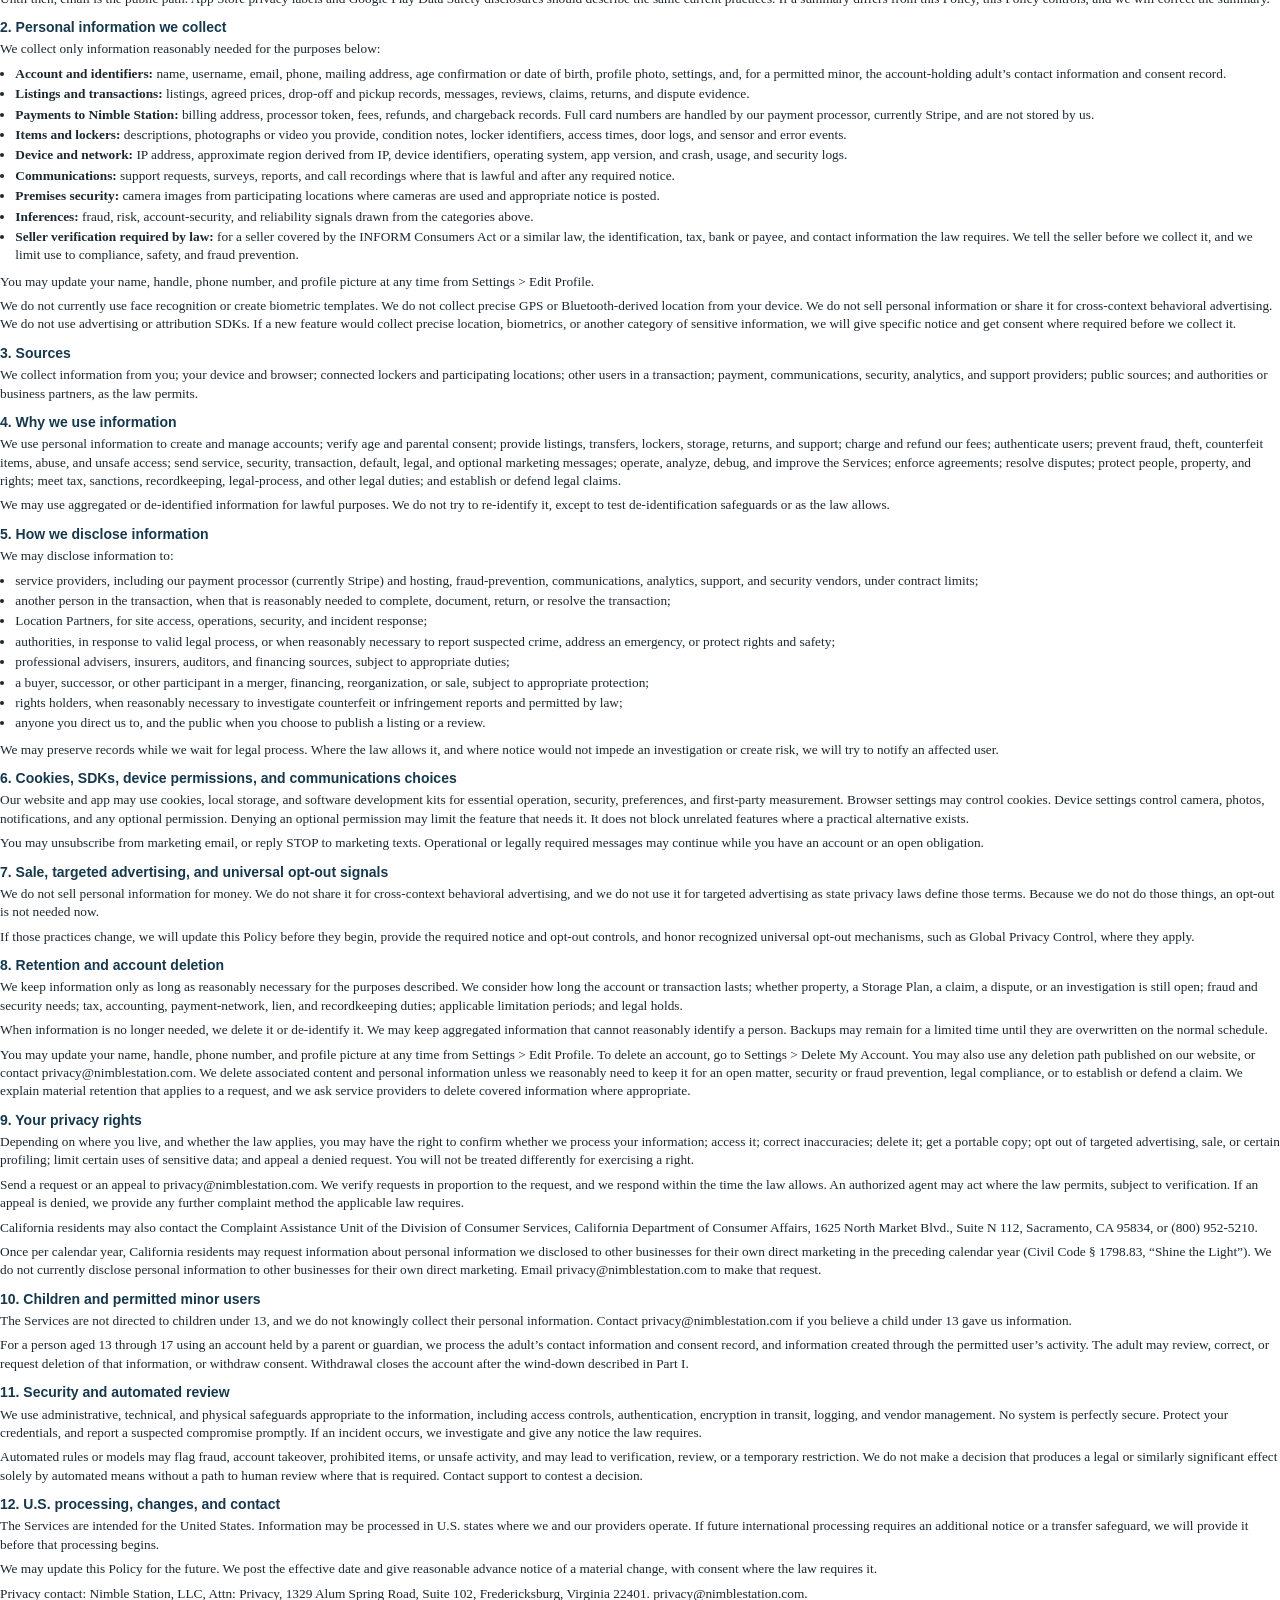
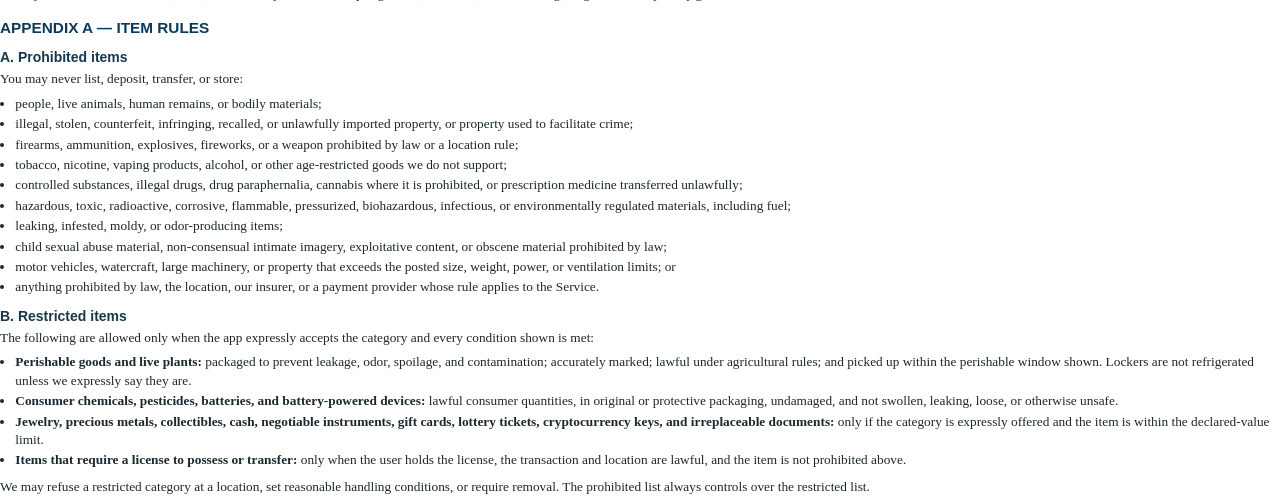
==== commit 08fcf00d: "Remove the attorney-reviewed banner and extra page chrome. The Terms page is only the document. The " ====
--- a/terms-privacy-review/index.html
+++ b/terms-privacy-review/index.html
@@ -2,348 +2,365 @@
 <html lang="en">
 <head>
 <meta charset="utf-8">
-<meta name="viewport" content="width=device-width, initial-scale=1">
-<meta name="description" content="Nimble Station Terms of Service and Privacy Policy. Effective September 1, 2026. Last updated October 1, 2026. Attorney-reviewed operative policy.">
-<title>Nimble Station — Terms of Service &amp; Privacy Policy</title>
-<link rel="icon" href="../assets/nimble-logo.png">
+<title>Nimble Station — Terms of Service and Privacy Policy</title>
 <style>
-:root{color-scheme:light;--navy:#0a3a5c;--navy-deep:#07263d;--muted:#455c6c;--orange:#f15a24;--gold:#f0b429;--ice:#eff5f8;--ink:#1d2933}
-*{box-sizing:border-box}
-html{scroll-behavior:smooth;scroll-padding-top:5.2rem}
-body{margin:0;background:var(--ice);color:var(--ink);font:18px/1.7 system-ui,-apple-system,BlinkMacSystemFont,"Segoe UI",sans-serif}
-a{color:#075781;text-underline-offset:3px}
-a:focus-visible,summary:focus-visible{outline:3px solid var(--orange);outline-offset:4px}
-.status-bar{position:sticky;top:0;z-index:20;background:var(--navy-deep);color:#fff;text-align:center;font-size:.78rem;font-weight:800;letter-spacing:.08em;text-transform:uppercase;padding:.7rem 1rem}
-header,main,footer{max-width:820px;margin:auto;padding:24px}
-header{display:flex;align-items:center;justify-content:space-between;gap:20px;max-width:1040px}
-header img{width:140px;height:auto}
-h1,h2,h3,h4{color:var(--navy);line-height:1.25;text-wrap:balance}
-h1{font-size:clamp(1.8rem,4.5vw,2.6rem);margin:8px 0 12px}
-h2{font-size:1.35rem;margin:2.2rem 0 .7rem;padding-top:.4rem;border-top:1px solid #d5e4ec}
-h3{font-size:1.08rem;margin:1.5rem 0 .45rem}
-h4{font-size:1rem;margin:1.1rem 0 .3rem}
-.eyebrow{font-size:.82rem;font-weight:800;letter-spacing:.12em;text-transform:uppercase;color:var(--navy)}
-.meta{color:var(--muted);font-size:.95rem}
-.notice{background:#e7f6ee;border-left:6px solid #1f7a46;padding:20px 24px;border-radius:6px;margin:22px 0}
-.notice strong{display:block;color:#14532d;font-size:1.15rem}
-.notice p{margin:10px 0 0}
-.callout{background:#fff5d8;border-left:6px solid var(--orange);padding:18px 22px;border-radius:6px;margin:22px 0}
-.actions{display:flex;flex-wrap:wrap;gap:12px;margin:22px 0}
-.actions a{padding:10px 18px;border:1px solid var(--navy);border-radius:6px;font-weight:650;text-decoration:none}
-.actions .primary{background:var(--navy);color:#fff}
-.paper{background:#fff;border:1px solid #cedde5;border-radius:12px;padding:clamp(22px,4vw,48px);margin:24px 0;box-shadow:0 3px 14px #0a3a5c0d}
-.toc{columns:1;gap:28px;margin:0;padding:0 0 0 1.1rem}
-@media(min-width:700px){.toc{columns:2}}
-.toc li{break-inside:avoid;margin:.2rem 0}
-.toc-h{list-style:none;margin: .8rem 0 .25rem;margin-left:-1.1rem;font-weight:800;color:var(--navy);font-size:.86rem;letter-spacing:.04em;text-transform:uppercase}
-article p{margin:.7rem 0 1rem}
-article ul{margin:.4rem 0 1.1rem;padding-left:1.2rem}
-article li{margin:.35rem 0}
-.toc-nav{display:flex;flex-wrap:wrap;gap:8px;margin:12px 0 0}
-.toc-nav a{background:#fff;border:1px solid #b3c6d2;border-radius:6px;padding:6px 10px;font-size:.86rem;text-decoration:none;color:var(--navy);font-weight:650}
-details{background:#fff;border:1px solid #cedde5;border-radius:10px;padding:18px 22px;margin:18px 0}
-summary{cursor:pointer;font-weight:700;color:var(--navy)}
-iframe{width:100%;height:780px;border:1px solid #c6d7e1;margin-top:16px}
-code{overflow-wrap:anywhere;font-size:.82rem}
-footer{font-size:.9rem;color:var(--muted);max-width:1040px}
-.addr{margin:1rem 0 1.4rem;color:var(--navy)}
-@media print {
-  @page { size: letter; margin: 0.65in; }
-  .status-bar, header, .actions, .toc-nav, details, footer a { display: none !important; }
-  body { background: #fff; font-size: 11pt; }
-  main, footer { max-width: none; padding: 0; }
-  .paper { box-shadow: none; border: none; padding: 0; margin: 0; }
-  .notice { break-inside: avoid; }
-  h2, h3 { break-after: avoid; }
-}
+  @page { size: letter; margin: 0.62in 0.68in 0.72in 0.68in; }
+  * { box-sizing: border-box; }
+  html, body { margin: 0; padding: 0; background: #fff; color: #1c2830; }
+  body {
+    font-family: "Iowan Old Style", Palatino, "Palatino Linotype", Georgia, serif;
+    font-size: 10pt;
+    line-height: 1.38;
+  }
+  .mast { text-align: center; margin: 0 0 10px; }
+  .brand {
+    font-family: "Avenir Next", "Segoe UI", Helvetica, sans-serif;
+    font-weight: 800;
+    letter-spacing: 0.14em;
+    font-size: 18pt;
+    color: #0a3a5c;
+    margin: 0;
+  }
+  .sub {
+    font-family: "Avenir Next", "Segoe UI", Helvetica, sans-serif;
+    color: #1d5f86;
+    font-size: 13pt;
+    margin: 2px 0 4px;
+    font-weight: 600;
+  }
+  .dates { color: #5c6b76; font-size: 9pt; margin: 0 0 8px; }
+  .addr { color: #3d4c57; font-size: 9pt; line-height: 1.35; margin: 0 0 10px; }
+  .notice {
+    border: 1px solid #0a3a5c;
+    background: #e7f2f8;
+    color: #0a3a5c;
+    padding: 7px 10px;
+    font-size: 8.7pt;
+    line-height: 1.35;
+    margin: 0 0 12px;
+  }
+  h2.contents {
+    font-family: "Avenir Next", "Segoe UI", Helvetica, sans-serif;
+    text-align: center;
+    letter-spacing: 0.12em;
+    font-size: 11pt;
+    color: #0a3a5c;
+    margin: 0 0 6px;
+  }
+  .toc {
+    columns: 3;
+    column-gap: 14px;
+    font-size: 8pt;
+    line-height: 1.32;
+    margin: 0 0 12px;
+    color: #1c2830;
+  }
+  .toc .part {
+    font-family: "Avenir Next", "Segoe UI", Helvetica, sans-serif;
+    color: #1d5f86;
+    font-weight: 700;
+    font-size: 7.6pt;
+    letter-spacing: 0.03em;
+    margin: 0 0 2px;
+    break-after: avoid;
+  }
+  .toc p { margin: 0 0 1px; }
+  h2 {
+    font-family: "Avenir Next", "Segoe UI", Helvetica, sans-serif;
+    color: #0a3a5c;
+    font-size: 11.5pt;
+    margin: 14px 0 6px;
+    break-after: avoid;
+  }
+  h3 {
+    font-family: "Avenir Next", "Segoe UI", Helvetica, sans-serif;
+    font-size: 10.5pt;
+    color: #16384c;
+    margin: 10px 0 3px;
+    break-after: avoid;
+  }
+  h4 { font-size: 10pt; margin: 8px 0 2px; break-after: avoid; }
+  p { margin: 0 0 6px; }
+  ul { margin: 2px 0 8px; padding-left: 1.15em; }
+  li { margin: 0 0 2px; }
+  .appendix { break-before: page; page-break-before: always; }
+  strong { font-weight: 700; }
 </style>
 </head>
 <body>
-<div class="status-bar">Operative policy · Attorney-reviewed · Last updated October 1, 2026</div>
-<header>
-  <a href="../"><img src="../assets/nimble-logo.png" alt="Nimble Station"></a>
-  <a href="../">← Activity board</a>
-</header>
-<main>
-  <p class="eyebrow">Nimble Station, LLC · Effective September 1, 2026 · Last updated October 1, 2026</p>
-  <h1>Terms of Service &amp; Privacy Policy</h1>
-  <p class="addr">
-    Nimble Station, LLC<br>
-    1329 Alum Spring Road, Suite 102<br>
-    Fredericksburg, Virginia 22401<br>
-    <a href="mailto:admin@nimblestation.com">admin@nimblestation.com</a>
-  </p>
-  <aside class="notice" aria-label="Policy status">
-    <strong>This is the operative policy.</strong>
-    <p>Counsel reviewed the September 10, 2026 policy and blessed the October 1, 2026 edit. That edit adds the in-app paths: update your name, handle, phone number, and profile picture from Settings &gt; Edit Profile, and delete an account from Settings &gt; Delete My Account. The rest of the wording is unchanged.</p>
-    <p>The text on this page and the October 1 PDF are the same words. Official <code>/privacy</code> and <code>/terms</code> URLs on nimblestation.com are still Clayton’s to publish. Do not treat a store listing as live until those store fields are filled with the approved public URLs.</p>
-  </aside>
-  <div class="actions">
-    <a class="primary" href="Nimble_Station_Terms_and_Privacy_Policy_2026-10-01.pdf">Open October 1 PDF</a>
-    <a href="Nimble_Station_Terms_and_Privacy_Policy_2026-10-01.pdf" download>Download PDF</a>
-    <a href="#transcript">Read the policy ↓</a>
+  <header class="mast">
+    <p class="brand">NIMBLE STATION</p>
+    <p class="sub">Terms of Service and Privacy Policy</p>
+    <p class="dates">Effective September 1, 2026 &nbsp;|&nbsp; Last updated October 1, 2026</p>
+    <p class="addr">Nimble Station, LLC<br>1329 Alum Spring Road, Suite 102<br>Fredericksburg, Virginia 22401<br>admin@nimblestation.com</p>
+  </header>
+  <p class="notice"><strong>IMPORTANT:</strong> These Terms include automatic-renewal and property-lien disclosures, an agreement to individual arbitration, and a class-action waiver. Section 19 explains how to opt out of arbitration within 30 days.</p>
+
+  <h2 class="contents">CONTENTS</h2>
+  <div class="toc">
+    <p class="part">PART I — TERMS</p>
+    <p>1. Agreement to these Terms</p>
+    <p>2. Services overview and role</p>
+    <p>3. Eligibility, accounts, security</p>
+    <p>4. Lockers and access</p>
+    <p>5. Marketplace and transfers</p>
+    <p>6. Fees and recurring charges</p>
+    <p>7. Storage Plans</p>
+    <p>8. Item condition and claims</p>
+    <p>9. Item restrictions</p>
+    <p class="part">PART I — continued</p>
+    <p>10. Software and intellectual property</p>
+    <p>11. User content and moderation</p>
+    <p>12. Communications and third parties</p>
+    <p>13. Prohibited conduct</p>
+    <p>14. Suspension and account deletion</p>
+    <p>15. Unclaimed items</p>
+    <p>16–18. Risk allocation</p>
+    <p>19. Arbitration and class waiver</p>
+    <p>20–22. General and contact terms</p>
+    <p class="part">PART II — PRIVACY</p>
+    <p>1. Scope</p>
+    <p>2. Information collected</p>
+    <p>3–5. Sources, uses, disclosures</p>
+    <p>6–7. Cookies, choices, advertising</p>
+    <p>8. Retention and deletion</p>
+    <p>9. Privacy rights</p>
+    <p>10. Children</p>
+    <p>11–12. Security and contact</p>
+    <p>Appendix A. Item Rules</p>
   </div>
-  <nav class="toc-nav" aria-label="Jump"><a href="#part-i-terms-of-service">PART I — TERMS OF SERVICE</a>
-<a href="#1-agreement-to-these-terms">1. Agreement to these Terms</a>
-<a href="#2-services-overview-and-nimble-station-s-role">2. Services overview and Nimble Station&#x27;s role</a>
-<a href="#6-fees-direct-payments-taxes-and-recurring-charges">6. Fees, direct payments, taxes, and recurring charges</a>
-<a href="#9-prohibited-and-restricted-items">9. Prohibited and restricted items</a>
-<a href="#19-disputes-arbitration-and-class-action-waiver">19. Disputes, arbitration, and class-action waiver</a>
-<a href="#22-contact-and-notices">22. Contact and notices</a>
-<a href="#part-ii-privacy-policy">PART II — PRIVACY POLICY</a>
-<a href="#1-scope">1. Scope</a>
-<a href="#2-personal-information-we-collect">2. Personal information we collect</a>
-<a href="#6-cookies-sdks-device-permissions-and-communications-choices">6. Cookies, SDKs, device permissions, and communications choices</a>
-<a href="#appendix-a-item-rules">APPENDIX A — ITEM RULES</a></nav>
-  <details>
-    <summary>View the October 1 PDF</summary>
-    <p>Same words as the page below, in the paginated PDF.</p>
-    <iframe title="Nimble Station Terms and Privacy Policy PDF" src="Nimble_Station_Terms_and_Privacy_Policy_2026-10-01.pdf" loading="lazy"></iframe>
-  </details>
-  <details>
-    <summary>Source and fidelity notes</summary>
-    <p>Source file: <code>Nimble_Station_Terms_and_Privacy_Policy_2026-10-01.pdf</code>.</p>
-    <p>October 1, 2026 change: added the in-app paths Settings &gt; Edit Profile and Settings &gt; Delete My Account in Part I and Part II. The rest of the September 10 attorney-reviewed wording is unchanged. This page and the PDF use the same policy words.</p>
-    <p>SHA-256:<br><code>4e0699916c47d65a3a6cf135fd65adb35f63e20dff6db286e3745518e2210b47</code></p>
-  </details>
-  <article class="paper" id="transcript">
-<aside class="callout"><p>IMPORTANT: These Terms include automatic-renewal and property-lien disclosures, an agreement to individual arbitration, and a class-action waiver. Section 19 explains how to opt out of arbitration within 30 days.</p></aside>
-<h2 id="contents">Contents</h2>
-<ul class="toc">
-<li class="toc-h">PART I — TERMS</li>
-<li>1. Agreement to these Terms</li>
-<li>2. Services overview and role</li>
-<li>3. Eligibility, accounts, security</li>
-<li>4. Lockers and access</li>
-<li>5. Marketplace and transfers</li>
-<li>6. Fees and recurring charges</li>
-<li>7. Storage Plans</li>
-<li>8. Item condition and claims</li>
-<li>9. Item restrictions</li>
-<li class="toc-h">PART I — continued</li>
-<li>10. Software and intellectual property</li>
-<li>11. User content and moderation</li>
-<li>12. Communications and third parties</li>
-<li>13. Prohibited conduct</li>
-<li>14. Suspension and account deletion</li>
-<li>15. Unclaimed items</li>
-<li>16–18. Risk allocation</li>
-<li>19. Arbitration and class waiver</li>
-<li>20–22. General and contact terms</li>
-<li class="toc-h">PART II — PRIVACY</li>
-<li>1. Scope</li>
-<li>2. Information collected</li>
-<li>3–5. Sources, uses, disclosures</li>
-<li>6–7. Cookies, choices, advertising</li>
-<li>8. Retention and deletion</li>
-<li>9. Privacy rights</li>
-<li>10. Children</li>
-<li>11–12. Security and contact</li>
-<li>Appendix A. Item Rules</li>
-</ul>
-<h2 id="part-i-terms-of-service">PART I — TERMS OF SERVICE</h2>
-<h3 id="1-agreement-to-these-terms">1. Agreement to these Terms</h3>
-<p>These Terms of Service (&quot;Terms&quot;) are a binding contract between you and Nimble Station, LLC (&quot;Nimble Station,&quot; &quot;we,&quot; &quot;us,&quot; or &quot;our&quot;). They govern the Nimble Station mobile application, website, connected lockers, kiosks, customer support, marketplace, transfer, and storage services (together, the &quot;Services&quot;). You accept these Terms by taking the affirmative acceptance step we present, such as tapping I Accept. We present the Terms before account creation is completed, keep a record of the version and time accepted, and make the current version available in the app and, when posted, on our website.</p>
-<p>These Terms also include the Privacy Policy in Part II and the Item Rules in Appendix A. If you do not agree, do not use the Services. These Terms contain an agreement to individual arbitration and a class-action waiver in Section 19. You may opt out within 30 days as explained there.</p>
-<h3 id="2-services-overview-and-nimble-station-s-role">2. Services overview and Nimble Station&#x27;s role</h3>
-<p>The Services may let eligible users list or transfer personal property, deposit or retrieve items through a connected locker, and enroll in a fixed-term or recurring Storage Plan. Some lockers are at locations operated by property owners or other partners (&quot;Location Partners&quot;) that assist with access, safety, or site operations.</p>
-<p>Nimble Station provides technology, controlled access, lockers, records, and support. Unless a listing expressly identifies Nimble Station as the seller, we are not the buyer, seller, owner, importer, manufacturer, authenticator, appraiser, escrow agent, payment agent, common carrier, or agent of either user. We are not a party to a sale or transfer between users.</p>
-<p>Buyers and sellers arrange and make payment directly to one another using a lawful method they both accept. Nimble Station does not authorize, capture, hold, escrow, disburse, reverse, or refund an item&#x27;s purchase price and does not offer escrow, buyer protection, or purchase protection. We charge separately for use of our Services as described in Section 6.</p>
-<p>When we control physical access to an item, we use reasonable care appropriate to the selected service. Deposit does not transfer ownership to us and, except where a Storage Plan or mandatory law provides otherwise, does not make us a warehouseman, common carrier, or insurer.</p>
-<h3 id="3-eligibility-accounts-and-security">3. Eligibility, accounts, and security</h3>
-<p>The Services are not offered to children under 13. If we learn that an account was created for a child under 13, we will close it and delete associated information except where retention is legally required.</p>
-<p>If you are 18 or older, or otherwise a legal adult where you live, you may hold an account on your own authority. A person aged 13 through 17 may use the Services only as a permitted user on an account held by a parent or legal guardian. The adult must provide their own contact information, affirmatively consent, confirm the account through the method we provide, and maintain a payment method in their own name. The adult is the account holder and contracting party, is responsible for activity and charges on the account, and must supervise the minor&#x27;s use.</p>
-<p>A parent or guardian may withdraw consent by contacting us. We may allow a reasonable wind-down period, normally 14 days, to retrieve property, resolve an open transaction, end a Storage Plan, and pay amounts owed. Access during that period may be limited to those purposes. We may suspend or close an account if consent cannot be verified or is withdrawn.</p>
-<p>You must have legal capacity to enter this agreement, provide accurate information, keep it current, protect passwords and pickup credentials, and promptly report suspected compromise. You are responsible for activity on your account. You may hold one personal account and separate accounts for organizations you are authorized to bind. Accounts may not be used to evade a suspension, limit, or amount owed.</p>
-<p>You may update your name, handle, phone number, and profile picture at any time from Settings &gt; Edit Profile.</p>
-<p>We may verify email, telephone, mailing address, payment method, sanctions status, and fraud or risk signals. If law requires additional verification, including verification of a high-volume seller, we will explain what is needed before collecting it. We may refuse, limit, or suspend access if verification fails, risk is elevated, or law requires it. The Services are offered in the United States only.</p>
-<h3 id="4-lockers-location-partners-and-access-credentials">4. Lockers, Location Partners, and access credentials</h3>
-<p>Use only the assigned locker, during the access window shown in the app, and close it securely. Before leaving, confirm the compartment is empty or contains only the expected item. Do not force a door, enter a restricted area, leave property outside a locker, or share a password or access credential except through a feature we provide.</p>
-<p>Anyone possessing a valid pickup credential may be treated as authorized to open the assigned compartment. You are responsible for sending a credential only to the intended recipient and for promptly reporting loss or compromise. We may disable or replace a credential when reasonably necessary for security.</p>
-<p>Location Partners are not parties to transactions between users. Site-specific services that a Location Partner offers outside the Nimble Station Services are governed by that partner&#x27;s terms. Do not pay a Location Partner for a Nimble Station charge unless the app expressly directs you to do so.</p>
-<p>Lockers or locations may be unavailable because of maintenance, connectivity, weather, safety, property restrictions, legal process, or events beyond reasonable control. We may move an item to another secure location when reasonably necessary and will notify you where practicable. Contact support instead of attempting self-help. Access logs, sensor events, photographs, and security video may be used as described in Part II.</p>
-<h3 id="5-marketplace-sales-and-peer-transfers">5. Marketplace sales and peer transfers</h3>
-<h4>Seller responsibilities</h4>
-<p>A seller must own the item or have authority to sell or transfer it free of undisclosed claims; provide an accurate description and current photographs; disclose material defects, alterations, missing parts, authenticity concerns, and safety recalls; agree payment terms directly with the buyer; deposit the exact item in the assigned locker, properly packaged, by the displayed deadline; and respond reasonably to questions, claims, and return arrangements.</p>
-<h4>Buyer responsibilities</h4>
-<p>A buyer must review the listing and compatibility information; agree payment terms with and pay the seller directly; retrieve the item within the displayed window; inspect it promptly; secure the locker; and preserve packaging, photographs, communications, and other evidence if there is a problem. A buyer may not alter, use, substitute, resell, or dispose of an item and then claim it arrived that way.</p>
-<h4>Transaction lifecycle</h4>
-<p>Before deposit, an item remains with the seller. Deposit is not authentication, acceptance, or a finding that the listing is accurate. Risk of loss passes to the buyer when the assigned compartment first opens for authorized pickup, except for loss caused by Nimble Station before that moment. Ownership passes as buyer and seller agree, or otherwise when the buyer accepts the item or the displayed inspection period expires without a timely claim, subject to mandatory law.</p>
-<p>The transaction screen controls the deposit, pickup, inspection, cancellation, and claim deadlines for that transaction. Before deposit, either user may cancel unless the screen says otherwise. After deposit, cancellation may require approval and the responsible user may owe disclosed handling, return, or storage costs. After pickup, a complaint is handled as a claim or return rather than a cancellation.</p>
-<p>If an item is materially different from its listing, missing, damaged, counterfeit, recalled, stolen, unsafe, or prohibited, submit a claim through the app by the displayed deadline and provide reasonably requested evidence. A material difference is one that significantly affects value, function, authenticity, safety, or ordinary use; disclosed wear, minor variation, or buyer&#x27;s remorse ordinarily is not material.</p>
-<p>We may review records, request evidence, facilitate communication or a return deposit, waive or refund our own fees, require removal, restrict an account, or report suspected crime. Our decisions are service-administration decisions, not judicial findings. We cannot refund or order repayment of money paid directly between users. Nothing limits a non-waivable right against another user or under consumer law.</p>
-<p>High-volume sellers must provide information required by the INFORM Consumers Act or similar law. We may verify and disclose required information, protect it as required, and suspend a seller who does not comply.</p>
-<h3 id="6-fees-direct-payments-taxes-and-recurring-charges">6. Fees, direct payments, taxes, and recurring charges</h3>
-<p>Fees for platform use, lockers, storage, extensions, handling, damage, or failure to remove an item are shown before they are incurred or are described in an accepted Storage Plan. You authorize Nimble Station and its disclosed payment processor, currently Stripe, to charge the payment method on file for those amounts. Full card numbers are handled by the processor and are not stored by Nimble Station.</p>
-<p>Payment of an item&#x27;s purchase price is solely between buyer and seller. Nimble Station is not responsible for a failed, reversed, disputed, or fraudulent user-to-user payment. Do not make inconsistent statements to us and a bank or payment service. We may provide a financial institution with records concerning a disputed Nimble Station fee.</p>
-<p>You are responsible for taxes arising from your transaction with another user. We collect or report taxes only where law requires us to do so.</p>
-<p>Refunds of Nimble Station fees are considered under the terms shown at checkout and applicable law. Approved refunds return to the original payment method. Refunds of an item&#x27;s purchase price are solely between buyer and seller.</p>
-<p>Automatic renewal. If you select a recurring Storage Plan or other recurring Service, the enrollment screen will clearly state the recurring charge, billing frequency, term, minimum commitment, how and when to cancel, and whether the amount may change. By enrolling, you authorize recurring charges until cancellation. We provide a record of the terms after enrollment.</p>
-<p>You may cancel through the same medium you used to enroll (in the app if you enrolled in the app) using a simple in-app mechanism, or through support. Cancellation takes effect as stated in the Plan, stops future renewals, and does not erase charges already incurred.</p>
-<p>If the amount or term will change, we will give reasonable advance notice by email or in-app message. Where law requires a new affirmative consent, or a right to cancel without additional charge after a price change, we will provide it. If a renewal period is longer than one year, we will send any reminder required by law.</p>
-<h3 id="7-storage-plans">7. Storage Plans</h3>
-<p>This Section applies only when you accept a recurring or fixed-term Storage Plan. The Plan identifies the space, location, start date, billing period, price, fees, included access, any minimum term, declared-value limit, cancellation rule, and state-specific notices. If law requires a separate rental agreement or location supplement, that agreement is part of the Plan and controls the subject it addresses.</p>
-<p>Keep contact and payment information current. Use only the assigned space, keep property entirely inside it, follow access and safety rules, and remove all property when the Plan ends. A locker may not be used for living, sleeping, working, or conducting on-site business.</p>
-<p>Storage is at your risk except to the extent a loss is caused by Nimble Station and liability cannot lawfully be disclaimed.</p>
-<p>Nimble Station is not an insurer. Maintain insurance appropriate for your property. Do not store property worth more than the declared-value limit shown in your Plan without written approval. Our responsibility for covered physical loss is limited as described in Section 17 and the accepted Plan.</p>
-<p>Your Plan may renew automatically and your property may be sold if you do not pay. Charges continue until the Plan ends, all property is removed, the space is surrendered, and access is closed. If you default, we may deny access where law allows and may enforce a lien, sell property, or use another remedy only under the applicable rental agreement and the law where the locker is located. You will receive every notice and opportunity to cure or redeem that law requires.</p>
-<p>For a qualifying Virginia facility, the Virginia Self-Service Storage Act, Va. Code Title 55.1, Chapter 29, applies. For another state, the state supplement for that location applies. A statutory process and current law control over any summary in these Terms.</p>
-<h3 id="8-item-condition-loss-and-claims">8. Item condition, loss, and claims</h3>
-<p>Package items to withstand ordinary locker handling and the conditions disclosed for the location. Photograph valuable items and their condition before deposit. We may require serial numbers, receipts, estimates, communications, packaging, or other reasonable evidence when investigating loss or damage.</p>
-<p>Unless an accepted Plan expressly offers additional protection, Nimble Station does not provide insurance or a discretionary guarantee. Listing price and declared value are not proof of actual value. A claimant must take reasonable steps to prevent further loss and must disclose insurance or other compensation for the same loss; there may be no double recovery.</p>
-<p>Claims must be submitted by the deadline displayed for the Service or, if none is displayed, within a reasonable time after discovery. We may inspect records and property, request cooperation, and report suspected theft or fraud. These procedures do not shorten a limitations period or remove a remedy that applicable law does not allow us to waive.</p>
-<h3 id="9-prohibited-and-restricted-items">9. Prohibited and restricted items</h3>
-<p>Appendix A identifies prohibited items and restricted items allowed only when the displayed conditions are met. You are responsible for knowing what you deposit and for complying with law, location rules, size and weight limits, and packaging instructions.</p>
-<p>If we reasonably believe an item is prohibited, unsafe, stolen, counterfeit, hazardous, leaking, spoiling, or infested, we may refuse or suspend access, isolate or inspect the item as law allows, contact authorities, and arrange lawful removal or disposal. You must reimburse reasonable inspection, cleaning, remediation, disposal, storage, emergency, and legal costs caused by your item, except to the extent caused by us or prohibited by law.</p>
-<h3 id="10-software-license-and-intellectual-property">10. Software license and intellectual property</h3>
-<p>The Services, including software, interfaces, workflows, text, design, and Nimble Station names and logos, belong to Nimble Station or its licensors. Subject to these Terms, we grant you a limited, nonexclusive, revocable, nontransferable license to use the app and website for their intended purpose. No franchise or other commercial right is granted without a separate written agreement.</p>
-<p>Except where law expressly permits it, you may not copy, modify, distribute, sell, sublicense, reverse engineer, scrape, data-mine, bypass access controls, or use automated means to access the Services without written permission. Open-source components remain governed by their applicable licenses.</p>
-<p>Feedback you voluntarily provide may be used by us without restriction or payment, but this does not transfer ownership of your separately created content.</p>
-<h3 id="11-user-content-reviews-reporting-and-copyright">11. User content, reviews, reporting, and copyright</h3>
-<p>You retain ownership of listings, photographs, messages, reviews, and other content you submit. You grant Nimble Station a worldwide, nonexclusive, royalty-free license to host, copy, format, display, distribute, and use that content to operate, secure, improve, and promote the Services and investigate disputes, for as long as reasonably necessary. You confirm that you have the necessary rights and that the content is accurate and lawful.</p>
-<p>Reviews must reflect genuine experience and disclose any incentive. We may filter, restrict, or remove content that is fraudulent, abusive, unlawful, threatening, irrelevant, invasive of privacy, or otherwise violates these Terms, but will not remove a review merely because it is unfavorable.</p>
-<p>The app provides ways to report objectionable content or abusive conduct and to block another user. Nimble Station aims to review good-faith reports within 24 hours, subject to volume, safety, and legal constraints, and may remove content or restrict users. Contact admin@nimblestation.com if the in-app tool is unavailable.</p>
-<p>For a copyright complaint, send legal@nimblestation.com a signed notice identifying the copyrighted work, the challenged material and its location, your contact information, a good-faith statement that use is unauthorized, and a statement under penalty of perjury that the notice is accurate and you are authorized to act. We process notices consistent with 17 U.S.C. § 512, may remove material, notify the submitter, process a valid counter-notice, and close repeat-infringer accounts. Until a designated agent is separately registered, legal@nimblestation.com is the copyright notice address.</p>
-<h3 id="12-electronic-communications-and-third-party-services">12. Electronic communications and third-party services</h3>
-<p>You agree that agreements, disclosures, notices, receipts, and other communications may be delivered by in-app notice, email, text message, or another lawful electronic method and satisfy a requirement that they be in writing. Keep a working email address and mobile number on file. Service, security, transaction, default, and legally required messages are part of the Services. Marketing messages are optional; use the unsubscribe link or reply STOP. Message and data rates may apply.</p>
-<p>Calls may be recorded where lawful and after required notice.</p>
-<p>Third-party websites, payment methods, maps, or tools have their own terms and privacy practices. Nimble Station is not responsible for a third-party service that it does not control. You must comply with applicable third-party terms when using the Services.</p>
-<h3 id="13-prohibited-conduct">13. Prohibited conduct</h3>
-<p>You may not use the Services to violate law or another person&#x27;s rights; move or store stolen goods; harass, threaten, discriminate, defraud, or impersonate; create sham accounts or transactions; manipulate listings, reviews, evidence, or fees; misuse credentials; interfere with another user&#x27;s locker; introduce malicious code; disrupt systems; evade a suspension or amount owed; or cause injury or property damage. Attempting or helping another person to do a prohibited act is also prohibited.</p>
-<h3 id="14-suspension-termination-and-account-deletion">14. Suspension, termination, and account deletion</h3>
-<p>You may update your name, handle, phone number, and profile picture at any time from Settings &gt; Edit Profile. You may stop using the Services at any time. To delete an account, go to Settings &gt; Delete My Account. You may also use a deletion path we publish on our website, or contact support. An open transaction, active Storage Plan, property awaiting retrieval, unpaid amount, investigation, legal hold, or record-retention duty may delay completion of deletion, but not longer than reasonably necessary.</p>
-<p>We may restrict, suspend, or close an account for breach, nonpayment, fraud, safety or security risk, repeated disputes, unavailable dependencies, service discontinuation, or legal requirements. We generally provide notice and a reasonable opportunity to cure where practicable, but may act immediately for a serious breach or urgent risk. You may contact support to contest a decision and provide relevant information.</p>
-<p>On termination, the license in Section 10 ends and accrued obligations remain. Provisions that by nature should survive do survive, including payment, ownership, unclaimed-property, privacy and retention, indemnity, limitations, and dispute provisions.</p>
-<h3 id="15-unclaimed-items-and-storage-default">15. Unclaimed items and storage default</h3>
-<p>An item is unclaimed if the responsible user does not retrieve, return, redirect, or pay for it after the periods displayed in the app. We will send notices to available account contacts and may charge disclosed storage or handling fees.</p>
-<p>An item left from a marketplace sale or peer transfer is not automatically Storage Plan lien property. We hold it for its owner and, after required notice, may return it, move it to storage, deliver it to authorities, or dispose of property that is worthless, spoiling, or unsafe, only as applicable law allows. We do not claim a self-storage lien over a transaction item merely to recover our fees.</p>
-<p>Property held under a Storage Plan is handled under the accepted rental agreement, applicable state supplement, and governing lien and unclaimed-property law. Lawful charges and sale expenses may be deducted from proceeds; any surplus is handled as law requires.</p>
-<h3 id="16-disclaimers">16. Disclaimers</h3>
-<p>To the maximum extent permitted by law, the Services are provided &quot;as is&quot; and &quot;as available.&quot; Nimble Station disclaims implied warranties of merchantability, fitness for a particular purpose, title, and non-infringement. We do not warrant uninterrupted access, error-free software, user identity, payment by another user, item authenticity or condition, listing accuracy, or completion of a transaction.</p>
-<p>These disclaimers do not limit an express written promise or a right that cannot lawfully be waived. Mandatory consumer protections, including non-waivable rights under the law of the state where you live, remain fully effective.</p>
-<h3 id="17-limitation-of-liability">17. Limitation of liability</h3>
-<p>To the maximum extent permitted by law, Nimble Station and its affiliates, personnel, agents, Location Partners, and providers will not be liable for indirect, incidental, special, exemplary, punitive, or consequential damages, or lost profits, revenue, data, goodwill, or opportunity, arising from the Services.</p>
-<p>Except for a property-custody claim addressed below, our total liability for a claim will not exceed the greater of (a) fees you paid Nimble Station for the Service giving rise to the claim during the 12 months before the event or (b) $100. For loss of or damage to property while in our physical custody, liability is limited to the lesser of actual value or the declared-value limit shown for the selected Service or Storage Plan. Do not deposit property above that limit without prior written approval. A higher approved value or separate written protection term controls only as stated in that writing.</p>
-<p>These limits do not apply to liability that cannot lawfully be limited, including fraud, willful misconduct, gross negligence, or death or personal injury caused by negligence where applicable law prohibits limitation. They do not reduce non-waivable consumer remedies.</p>
-<h3 id="18-indemnification">18. Indemnification</h3>
-<p>To the fullest extent permitted by law, you will defend, indemnify, and hold harmless Nimble Station and its affiliates, personnel, agents, Location Partners, and providers from a third-party claim, loss, penalty, and reasonable cost or legal fee arising from your item, content, conduct, breach of these Terms, violation of law or another person&#x27;s rights, taxes you owe, injury or property damage you cause, or a dispute between you and another user arising from your act or omission.</p>
-<p>This does not require indemnification for Nimble Station&#x27;s own negligence, willful misconduct, or liability that cannot lawfully be shifted. We may control the defense, and you may not settle a claim in a way that imposes an obligation on us without written consent.</p>
-<h3 id="19-disputes-arbitration-and-class-action-waiver">19. Disputes, arbitration, and class-action waiver</h3>
-<p>Please read this Section carefully. It affects your right to a jury trial and to participate in a class action.</p>
-<p>Informal resolution. Before arbitration or court, the claimant must send an individual written notice to legal@nimblestation.com and Nimble Station, LLC, 1329 Alum Spring Road, Suite 102, Fredericksburg, Virginia 22401.</p>
-<p>Describe the account, facts, requested relief, and contact information. The parties will try in good faith to resolve the matter for 60 days, and applicable limitation periods are paused during that time.</p>
-<p>Individual arbitration. If unresolved, a dispute arising from these Terms or the Services will be resolved by binding individual arbitration administered by the American Arbitration Association under its then-current Consumer Arbitration Rules. The Federal Arbitration Act governs this Section. The arbitrator may award the same individual relief a court could. Nimble Station will pay fees the applicable consumer rules require it to pay.</p>
-<p>The arbitrator decides questions about interpretation, scope, applicability, enforceability, or formation of this arbitration agreement, except that a court decides enforceability of the class-action waiver and may enforce the exceptions below.</p>
-<p>Exceptions. Either party may bring an individual claim in small-claims court if it qualifies; seek emergency injunctive relief; bring a claim concerning intellectual-property misuse; pursue a statutory lien or possession proceeding; or bring a claim that cannot lawfully be arbitrated. Public injunctive relief may be sought in court where law makes that right non-waivable.</p>
-<p>No class proceedings. Claims may be brought only in an individual capacity, not as a class, consolidated, representative, coordinated, or private-attorney-general proceeding, to the fullest extent permitted by law. If this waiver is unenforceable for a particular claim, that claim is severed and heard in court while the rest of this Section remains effective.</p>
-<p>Similar claims. If 25 or more similar demands are filed against Nimble Station by or with coordination of the same counsel, the administrator&#x27;s mass-arbitration rules may apply. Cases may proceed in fair batches or bellwether groups, but an outcome binds only parties to that case, limitation periods are paused while a filed claim waits, and no claimant must wait indefinitely. If a claim has not been assigned to an active batch within 240 days after filing, that claimant may elect individual arbitration or individual court litigation, and we will not object on the basis of this Section.</p>
-<p>Opt out. You may opt out of this entire arbitration Section by sending a signed notice to legal@nimblestation.com within 30 days after first accepting these Terms. State your name, account email or phone, and clear decision to opt out. Opting out does not affect use of the Services and will not result in different treatment.</p>
-<p>For a parent-held account, the adult agrees to this Section for themselves and, to the extent law allows, for a permitted minor user. A minor&#x27;s claim that cannot lawfully be arbitrated is excluded.</p>
-<h3 id="20-governing-law-and-general-terms">20. Governing law and general terms</h3>
-<p>Virginia law governs these Terms without regard to conflict-of-laws rules, except that the Federal Arbitration Act governs Section 19 and mandatory consumer law where you live remains applicable. A dispute not subject to arbitration must be brought in a state or federal court serving Fredericksburg, Virginia, except a qualifying small-claims case may be brought where the applicable rules permit.</p>
-<p>These Terms, Part II, an accepted Storage Plan, applicable state or location supplement, and transaction-specific screen are the entire agreement concerning the Services. A Storage Plan or supplement controls the subject it specifically addresses; the transaction screen controls transaction-specific timing and price; these Terms otherwise control; and mandatory law always controls.</p>
-<p>These Terms do not create a partnership, joint venture, employment, or agency relationship. We may assign them in a merger, financing, reorganization, or sale of the business; you may not assign them without written consent. If a provision is unenforceable, it will be narrowed or severed to the minimum extent necessary. Failure to enforce is not a waiver. Headings are for convenience. Neither party is liable for failure caused by events beyond reasonable control.</p>
-<p>We may update these Terms prospectively. We will post the new effective date and give reasonable advance notice of a material change by email or in-app notice, with renewed consent where law requires. If you do not accept a material change, stop using the Services and close your account after resolving open obligations.</p>
-<h3 id="21-app-store-terms">21. App-store terms</h3>
-<p>If you download the app from Apple App Store or Google Play, these Terms are between you and Nimble Station, not the store operator. The operator is not responsible for the app, its content, maintenance, support, or claims, except as its own rules require.</p>
-<p>For an Apple-distributed app: the license is limited to use on Apple-branded products you own or control as permitted by Apple&#x27;s usage rules, including permitted Family Sharing or volume-purchasing access; Apple has no maintenance obligation; Nimble Station is responsible for product, legal, consumer, and intellectual-property claims concerning the app; Apple may refund any purchase price paid for the app if it fails to conform to an applicable warranty, with no other warranty obligation to the maximum extent permitted; you confirm compliance with U.S. sanctions and embargo rules; and Apple and its subsidiaries are third-party beneficiaries entitled to enforce this Section.</p>
-<p>For a Google Play-distributed app: these Terms are between you and Nimble Station, not Google. Google has no obligation to provide maintenance or support and is not responsible for claims relating to the app except as Google&#x27;s own terms require.</p>
-<p>You must comply with applicable store and third-party terms. Account deletion is available in the app at Settings &gt; Delete My Account. Profile updates are available at Settings &gt; Edit Profile. Questions or claims about the app should be sent to Nimble Station.</p>
-<h3 id="22-contact-and-notices">22. Contact and notices</h3>
-<p>Nimble Station, LLC, 1329 Alum Spring Road, Suite 102, Fredericksburg, Virginia 22401 Support: admin@nimblestation.com. Legal notices: legal@nimblestation.com. Privacy requests: privacy@nimblestation.com.</p>
-<p>We send notices to the email address on your account or through the app. A notice from us is effective when delivered. A notice to us is effective when received.</p>
-<p>Notice to California users. Under California Civil Code § 1789.3, California users of the Services may contact the Complaint Assistance Unit of the Division of Consumer Services, California Department of Consumer Affairs, 1625 North Market Blvd., Suite N 112, Sacramento, CA 95834, or (800) 952-5210.</p>
-<h2 id="part-ii-privacy-policy">PART II — PRIVACY POLICY</h2>
-<h3 id="1-scope">1. Scope</h3>
-<p>This Privacy Policy explains how Nimble Station collects, uses, discloses, retains, and protects personal information through the Services. It applies to users, prospective users, transaction participants, Storage Plan holders, support contacts, website visitors, and people recorded near participating lockers where Nimble Station controls the processing.</p>
-<p>This Policy is part of the Terms. A current copy is available in the app and by emailing privacy@nimblestation.com without needing a completed paid transaction. We will also post a standalone copy on our website when that page is live; until then, email is the public path. App Store privacy labels and Google Play Data Safety disclosures should describe the same current practices. If a summary differs from this Policy, this Policy controls, but we will correct the summary.</p>
-<h3 id="2-personal-information-we-collect">2. Personal information we collect</h3>
-<p>We collect only information reasonably needed for the purposes below:</p>
-<ul>
-<li>Account and identifiers: name, username, email, phone, mailing address, age confirmation or date of birth, profile photo, settings, and for a permitted minor, the account-holding adult&#x27;s contact and consent record.</li>
-<li>Listings and transactions: listings, agreed prices, deposit and pickup records, messages, reviews, claims, returns, and dispute evidence.</li>
-<li>Payments to Nimble Station: billing address, processor token, fees, refunds, and chargeback records. Full card numbers are handled by our payment processor, currently Stripe, and are not stored by us.</li>
-<li>Items and lockers: descriptions, photographs or video you provide, condition notes, locker identifiers, access times, door logs, sensor and error events.</li>
-<li>Device and network: IP address, approximate region derived from IP, device identifiers, operating system, app version, crash, usage, and security logs.</li>
-<li>Communications: support requests, surveys, reports, and call recordings where lawful and after required notice.</li>
-<li>Premises security: camera images from participating locations where cameras are used and appropriate notice is posted.</li>
-<li>Inferences: fraud, risk, account-security, and reliability signals derived from the categories above.</li>
-<li>Legally required seller verification: for a seller covered by the INFORM Consumers Act or similar law, identification, tax, bank or payee, and contact information the law requires. We tell the seller before collection and limit use to compliance, safety, and fraud prevention.</li>
-</ul>
-<p>We do not currently use face recognition or create biometric templates; collect precise GPS or Bluetooth-derived location from your device; sell personal information; or share it for cross-context behavioral advertising. We do not use advertising or attribution SDKs. If a new feature would collect precise location, biometrics, or another category of sensitive information, we will provide specific notice and obtain consent where required before collection.</p>
-<p>You may update your name, handle, phone number, and profile picture at any time from Settings &gt; Edit Profile.</p>
-<h3 id="3-sources">3. Sources</h3>
-<p>We collect information from you; your device and browser; connected lockers and participating locations; other users involved in a transaction; payment, communications, security, analytics, and support providers; public sources; and authorities or business partners as law permits.</p>
-<h3 id="4-why-we-use-information">4. Why we use information</h3>
-<p>We use personal information to create and manage accounts; verify age and parental consent; provide listings, transfers, lockers, storage, returns, and support; charge and refund our fees; authenticate users; prevent fraud, theft, counterfeit items, abuse, and unsafe access; send service, security, transaction, default, legal, and optional marketing communications; operate, analyze, debug, and improve the Services; enforce agreements; resolve disputes; protect people, property, and rights; satisfy tax, sanctions, recordkeeping, legal-process, and other legal obligations; and establish or defend legal claims.</p>
-<p>We may use aggregated or de-identified information for lawful purposes and do not attempt to re-identify it except to test de-identification safeguards or as law allows.</p>
-<h3 id="5-how-we-disclose-information">5. How we disclose information</h3>
-<p>We may disclose information to:</p>
-<ul>
-<li>service providers, including our payment processor (currently Stripe) and hosting, fraud-prevention, communications, analytics, support, and security vendors, under contractual limits;</li>
-<li>another transaction participant when reasonably needed to complete, document, return, or resolve the transaction;</li>
-<li>Location Partners for site access, operations, security, and incident response;</li>
-<li>authorities in response to valid legal process or when reasonably necessary to report suspected crime, address an emergency, or protect rights and safety;</li>
-<li>professional advisers, insurers, auditors, and financing sources subject to appropriate duties;</li>
-<li>a buyer, successor, or other participant in a merger, financing, reorganization, or sale, subject to appropriate protection;</li>
-<li>rights holders when reasonably necessary to investigate counterfeit or infringement reports and permitted by law;</li>
-<li>anyone you direct us to, and the public when you choose to publish a listing or review.</li>
-</ul>
-<p>We may preserve records while awaiting legal process. Where permitted and where notice would not impede an investigation or create risk, we will try to notify an affected user.</p>
-<h3 id="6-cookies-sdks-device-permissions-and-communications-choices">6. Cookies, SDKs, device permissions, and communications choices</h3>
-<p>Our website and app may use cookies, local storage, and software development kits for essential operation, security, preferences, and first-party measurement. Browser settings may control cookies. Device settings control camera, photos, notifications, and any optional permission. Denying an optional permission may limit the feature that needs it but does not prevent use of unrelated features where a practical alternative exists.</p>
-<p>You may unsubscribe from marketing email or reply STOP to marketing texts. Operational or legally required messages may continue while you have an account or open obligation.</p>
-<h3 id="7-sale-targeted-advertising-and-universal-opt-out-signals">7. Sale, targeted advertising, and universal opt-out signals</h3>
-<p>We do not sell personal information for money and do not share it for cross-context behavioral advertising or use it for targeted advertising as defined by state privacy laws. Because we do not engage in those practices, an opt-out is not presently necessary.</p>
-<p>If those practices change, we will update this Policy before they begin, provide required notice and opt-out controls, and honor recognized universal opt-out mechanisms such as Global Privacy Control where applicable.</p>
-<h3 id="8-retention-and-account-deletion">8. Retention and account deletion</h3>
-<p>We retain information only as long as reasonably necessary for the purposes described, considering the duration of the account or transaction; open property, Storage Plan, claim, dispute, or investigation; fraud and security needs; tax, accounting, payment-network, lien, and recordkeeping duties; applicable limitation periods; and legal holds.</p>
-<p>When information is no longer needed, we delete it or de-identify it. Aggregated information that cannot reasonably identify a person may be retained. Backups may persist for a limited period until overwritten under normal schedules.</p>
-<p>You may update your name, handle, phone number, and profile picture at any time from Settings &gt; Edit Profile. To delete an account, go to Settings &gt; Delete My Account. You may also use any deletion path published on our website or contact privacy@nimblestation.com. We delete associated content and personal information unless retention is reasonably necessary for an open matter, security or fraud prevention, legal compliance, or establishment or defense of a claim. We explain material retention that applies to a request and ask service providers to delete covered information where appropriate.</p>
-<h3 id="9-your-privacy-rights">9. Your privacy rights</h3>
-<p>Depending on residence and the law&#x27;s applicability, you may have rights to confirm whether we process your information; access it; correct inaccuracies; delete it; obtain a portable copy; opt out of targeted advertising, sale, or certain profiling; restrict or limit certain sensitive-data uses; and appeal a denied request. You will not receive discriminatory treatment for exercising a right.</p>
-<p>Submit a request or appeal to privacy@nimblestation.com. We verify requests proportionately and respond within the time law allows. An authorized agent may act where permitted, subject to verification. If an appeal is denied, we provide any further complaint method the applicable law requires.</p>
-<p>California residents may also contact the Complaint Assistance Unit of the Division of Consumer Services, California Department of Consumer Affairs, 1625 North Market Blvd., Suite N 112, Sacramento, CA 95834, or (800) 952-5210.</p>
-<p>California residents may request, once per calendar year, information about personal information we disclosed to other businesses for their own direct marketing in the preceding calendar year (Civil Code § 1798.83, &quot;Shine the Light&quot;). We do not currently disclose personal information to other businesses for their own direct marketing. Email privacy@nimblestation.com to make that request.</p>
-<h3 id="10-children-and-permitted-minor-users">10. Children and permitted minor users</h3>
-<p>The Services are not directed to children under 13, and we do not knowingly collect their personal information. Contact privacy@nimblestation.com if you believe a child under 13 provided information.</p>
-<p>For a person aged 13 through 17 using a parent- or guardian-held account, we process the adult&#x27;s contact information and consent record and information created through the permitted user&#x27;s activity. The adult may review, correct, or request deletion of that information or withdraw consent. Withdrawal closes the account after the wind-down described in Part I.</p>
-<h3 id="11-security-and-automated-review">11. Security and automated review</h3>
-<p>We use administrative, technical, and physical safeguards appropriate to the information, including access controls, authentication, encryption in transit, logging, and vendor management. No system is perfectly secure. Protect credentials and promptly report suspected compromise. If an incident occurs, we investigate and provide notice required by law.</p>
-<p>Automated rules or models may flag fraud, account takeover, prohibited items, or unsafe activity and may lead to verification, review, or temporary restriction. We do not make a decision producing a legal or similarly significant effect solely by automated means without a route to human review where required. Contact support to contest a decision.</p>
-<h3 id="12-u-s-processing-changes-and-contact">12. U.S. processing, changes, and contact</h3>
-<p>The Services are intended for the United States. Information may be processed in U.S. states where we and our providers operate. If future international processing requires an additional notice or transfer safeguard, we will provide it before that processing begins.</p>
-<p>We may update this Policy prospectively. We post the effective date and give reasonable advance notice of a material change, with consent where law requires.</p>
-<p>Privacy contact: Nimble Station, LLC, Attn: Privacy, 1329 Alum Spring Road, Suite 102, Fredericksburg, Virginia 22401 privacy@nimblestation.com.</p>
-<h2 id="appendix-a-item-rules">APPENDIX A — ITEM RULES</h2>
-<h3 id="a-prohibited-items">A. Prohibited items</h3>
-<p>You may never list, deposit, transfer, or store:</p>
-<ul>
-<li>people, live animals, human remains, or bodily materials;</li>
-<li>illegal, stolen, counterfeit, infringing, recalled, or unlawfully imported property, or property used to facilitate crime;</li>
-<li>firearms, ammunition, explosives, fireworks, or a weapon prohibited by law or location rule;</li>
-<li>tobacco, nicotine, vaping products, alcohol, or other unsupported age-restricted goods;</li>
-<li>controlled substances, illegal drugs, drug paraphernalia, cannabis where prohibited, or unlawfully transferred prescription medicine;</li>
-<li>hazardous, toxic, radioactive, corrosive, flammable, pressurized, biohazardous, infectious, or environmentally regulated materials, including fuel;</li>
-<li>leaking, infested, moldy, or odor-producing items;</li>
-<li>child sexual abuse material, non-consensual intimate imagery, exploitative content, or obscene material prohibited by law;</li>
-<li>motor vehicles, watercraft, large machinery, or property exceeding posted size, weight, power, or ventilation limits; or</li>
-<li>anything prohibited by law, the applicable location, our insurer, or a payment provider whose rule applies to the Service.</li>
-</ul>
-<h3 id="b-restricted-items">B. Restricted items</h3>
-<p>The following are permitted only when the app expressly accepts the category and all displayed conditions are met:</p>
-<ul>
-<li>Perishable goods and live plants: packaged to prevent leakage, odor, spoilage, and contamination; accurately marked; lawful under agricultural rules; and retrieved within the displayed perishable window. Lockers are not refrigerated unless expressly stated.</li>
-<li>Consumer chemicals, pesticides, batteries, and battery-powered devices: lawful consumer quantities, in original or protective packaging, undamaged, not swollen, leaking, loose, or otherwise unsafe.</li>
-<li>Jewelry, precious metals, collectibles, cash, negotiable instruments, gift cards, lottery tickets, cryptocurrency keys, and irreplaceable documents: only if the category is expressly offered and within the declared-value limit.</li>
-<li>Items requiring a license to possess or transfer: only when the user holds the license, the transaction and location are lawful, and the item is not prohibited above.</li>
-</ul>
-<p>We may refuse a restricted category at a location, impose reasonable handling conditions, or require removal. The prohibited list always controls over the restricted list.</p>
-  </article>
-</main>
-<footer>
-  <p><strong>Operative policy.</strong> Attorney-reviewed. Effective September 1, 2026. Last updated October 1, 2026.</p>
-  <p><a href="../">Return to activity board</a></p>
-</footer>
+
+  <h2>PART I — TERMS OF SERVICE</h2>
+
+  <h3>1. Agreement to these Terms</h3>
+  <p>These Terms of Service (“Terms”) are a binding contract between you and Nimble Station, LLC (“Nimble Station,” “we,” “us,” or “our”). They cover the Nimble Station mobile app, website, connected lockers, kiosks, customer support, marketplace, transfers, and storage. Together, these are the “Services.”</p>
+  <p>You accept these Terms by taking the step we show you, such as tapping <strong>I Accept</strong>. We show the Terms before your account is created. We keep a record of the version you accepted and the time you accepted it. The current version is in the app and, when posted, on our website.</p>
+  <p>These Terms include the Privacy Policy in Part II and the Item Rules in Appendix A. If you do not agree, do not use the Services. <strong>These Terms include an agreement to individual arbitration and a class-action waiver in Section 19. You may opt out within 30 days, as that section explains.</strong></p>
+
+  <h3>2. Services overview and Nimble Station’s role</h3>
+  <p>The Services may let eligible users list or transfer personal property, drop off or pick up items in a connected locker, and enroll in a fixed-term or recurring Storage Plan. Some lockers are at sites run by property owners or other partners (“Location Partners”) who help with access, safety, or site operations.</p>
+  <p>Nimble Station provides the technology, controlled access, lockers, records, and support. Unless a listing says Nimble Station is the seller, we are not the buyer, seller, owner, importer, manufacturer, authenticator, appraiser, escrow agent, payment agent, common carrier, or either user’s agent. We are not a party to a sale or transfer between users.</p>
+  <p>Buyers and sellers arrange payment with each other, using a lawful method they both accept. Nimble Station does not authorize, capture, hold, escrow, pay out, reverse, or refund an item’s purchase price. We do not offer escrow, buyer protection, or purchase protection. We charge separately for our Services, as Section 6 describes.</p>
+  <p>When we control physical access to an item, we use reasonable care for the service you selected. Dropping an item off does not transfer ownership to us. Except where a Storage Plan or mandatory law says otherwise, it also does not make us a warehouseman, common carrier, or insurer.</p>
+
+  <h3>3. Eligibility, accounts, and security</h3>
+  <p>The Services are not offered to children under 13. If we learn that an account was created for a child under 13, we will close it and delete the related information, except where the law requires us to keep it.</p>
+  <p>If you are 18 or older, or otherwise a legal adult where you live, you may hold an account on your own. A person aged 13 through 17 may use the Services only as a permitted user on an account held by a parent or legal guardian. That adult must give us their own contact information, affirmatively consent, confirm the account by the method we provide, and keep a payment method in their own name. The adult is the account holder and the contracting party. The adult is responsible for activity and charges on the account and must supervise the minor’s use.</p>
+  <p>A parent or guardian may withdraw consent by contacting us. We may allow a reasonable wind-down, normally 14 days, to retrieve property, finish an open transaction, end a Storage Plan, and pay amounts owed. During that period, access may be limited to those purposes. We may suspend or close an account if we cannot verify consent, or if consent is withdrawn.</p>
+  <p>You must have the legal capacity to enter this agreement. You must give accurate information, keep it current, protect passwords and pickup credentials, and tell us promptly if you suspect they have been compromised. You are responsible for activity on your account. You may hold one personal account, and separate accounts for organizations you are authorized to bind. You may not use an account to evade a suspension, a limit, or an amount you owe.</p>
+  <p>You may update your name, handle, phone number, and profile picture at any time from Settings &gt; Edit Profile.</p>
+  <p>We may verify email, phone, mailing address, payment method, sanctions status, and fraud or risk signals. If the law requires more verification, including for a high-volume seller, we will tell you what we need before we collect it. We may refuse, limit, or suspend access if verification fails, if risk is high, or if the law requires it. The Services are offered in the United States only.</p>
+
+  <h3>4. Lockers, Location Partners, and access credentials</h3>
+  <p>Use only the locker assigned to you, during the access window shown in the app, and close it securely. Before you leave, confirm the compartment is empty or holds only the expected item. Do not force a door, enter a restricted area, leave property outside a locker, or share a password or access credential except through a feature we provide.</p>
+  <p>Anyone who has a valid pickup credential may be treated as authorized to open the assigned compartment. Send a credential only to the person who should receive it, and report a lost or compromised credential promptly. We may disable or replace a credential when that is reasonably necessary for security.</p>
+  <p>Location Partners are not parties to transactions between users. A site service that a Location Partner offers outside the Nimble Station Services is governed by that partner’s terms. Do not pay a Location Partner for a Nimble Station charge unless the app expressly tells you to.</p>
+  <p>A locker or location may be unavailable because of maintenance, connectivity, weather, safety, property rules, legal process, or events beyond reasonable control. We may move an item to another secure location when that is reasonably necessary, and we will notify you when we can. Contact support instead of trying to fix it yourself. Access logs, sensor events, photographs, and security video may be used as Part II describes.</p>
+
+  <h3>5. Marketplace sales and peer transfers</h3>
+  <h4>Seller responsibilities</h4>
+  <p>A seller must own the item, or have authority to sell or transfer it free of undisclosed claims. A seller must give an accurate description and current photographs, and must disclose material defects, alterations, missing parts, authenticity concerns, and safety recalls. A seller must agree on payment directly with the buyer, place the exact item in the assigned locker, properly packaged, by the deadline shown, and respond reasonably to questions, claims, and return arrangements.</p>
+  <h4>Buyer responsibilities</h4>
+  <p>A buyer must review the listing and compatibility information, agree on payment with the seller, and pay the seller directly. A buyer must pick up the item within the window shown, inspect it promptly, secure the locker, and keep packaging, photographs, messages, and other evidence if there is a problem. A buyer may not alter, use, substitute, resell, or dispose of an item and then claim it arrived that way.</p>
+  <h4>Transaction lifecycle</h4>
+  <p>Before drop-off, the item stays with the seller. Drop-off is not authentication, acceptance, or a finding that the listing is accurate. Risk of loss passes to the buyer when the assigned compartment first opens for authorized pickup, except for loss caused by Nimble Station before that moment. Ownership passes as the buyer and seller agree, or otherwise when the buyer accepts the item or the inspection period shown ends without a timely claim, subject to mandatory law.</p>
+  <p>The transaction screen controls the drop-off, pickup, inspection, cancellation, and claim deadlines for that transaction. Before drop-off, either user may cancel unless the screen says otherwise. After drop-off, cancellation may require approval, and the responsible user may owe the handling, return, or storage costs we disclosed. After pickup, a complaint is a claim or a return, not a cancellation.</p>
+  <p>If an item is materially different from its listing, or is missing, damaged, counterfeit, recalled, stolen, unsafe, or prohibited, submit a claim in the app by the deadline shown and provide the evidence we reasonably request. A material difference is one that significantly affects value, function, authenticity, safety, or ordinary use. Disclosed wear, minor variation, or buyer’s remorse is ordinarily not material.</p>
+  <p>We may review records, ask for evidence, help users communicate or arrange a return drop-off, waive or refund our own fees, require removal, restrict an account, or report suspected crime. Those are service decisions, not court findings. We cannot refund or order repayment of money paid directly between users. Nothing here limits a right against another user, or a consumer-law right, that cannot be waived.</p>
+  <p>High-volume sellers must provide the information required by the INFORM Consumers Act or a similar law. We may verify and disclose required information, protect it as required, and suspend a seller who does not comply.</p>
+
+  <h3>6. Fees, direct payments, taxes, and recurring charges</h3>
+  <p>Fees for platform use, lockers, storage, extensions, handling, damage, or failure to remove an item are shown before you incur them, or are described in a Storage Plan you accept. You authorize Nimble Station and its disclosed payment processor, currently Stripe, to charge the payment method on file for those amounts. The processor handles full card numbers. Nimble Station does not store them.</p>
+  <p>Payment of an item’s purchase price is solely between the buyer and the seller. Nimble Station is not responsible for a failed, reversed, disputed, or fraudulent payment between users. Do not tell us one thing and a bank or payment service another. We may give a financial institution records about a disputed Nimble Station fee.</p>
+  <p>You are responsible for taxes on your transaction with another user. We collect or report taxes only where the law requires us to.</p>
+  <p>Refunds of Nimble Station fees follow the terms shown at checkout and applicable law. An approved refund goes back to the original payment method. A refund of an item’s purchase price is solely between the buyer and the seller.</p>
+  <p><strong>Automatic renewal.</strong> If you choose a recurring Storage Plan or other recurring Service, the enrollment screen will clearly state the recurring charge, how often you are billed, the term, any minimum commitment, how and when to cancel, and whether the amount may change. By enrolling, you authorize recurring charges until you cancel. We give you a record of those terms after you enroll.</p>
+  <p>You may cancel in the same way you enrolled. If you enrolled in the app, you may cancel in the app, using a simple in-app control, or through support. Cancellation takes effect as the Plan states. It stops future renewals. It does not erase charges you already incurred.</p>
+  <p>If the amount or the term will change, we will give reasonable advance notice by email or in the app. Where the law requires a new affirmative consent, or a right to cancel without an extra charge after a price change, we will provide it. If a renewal period is longer than one year, we will send any reminder the law requires.</p>
+
+  <h3>7. Storage Plans</h3>
+  <p>This section applies only when you accept a recurring or fixed-term Storage Plan. The Plan identifies the space, location, start date, billing period, price, fees, included access, any minimum term, declared-value limit, cancellation rule, and state-specific notices. If the law requires a separate rental agreement or a location supplement, that agreement is part of the Plan and controls the subject it covers.</p>
+  <p>Keep your contact and payment information current. Use only the assigned space. Keep property entirely inside it. Follow access and safety rules. Remove all property when the Plan ends. A locker may not be used for living, sleeping, working, or conducting business on site.</p>
+  <p>Storage is at your risk, except to the extent a loss is caused by Nimble Station and the law does not allow us to disclaim that liability. Nimble Station is not an insurer. Keep insurance that fits your property. Do not store property worth more than the declared-value limit in your Plan unless we approve it in writing. Our responsibility for covered physical loss is limited as Section 17 and the accepted Plan describe.</p>
+  <p><strong>Your Plan may renew automatically, and your property may be sold if you do not pay.</strong> Charges continue until the Plan ends, all property is removed, the space is surrendered, and access is closed. If you default, we may deny access where the law allows, and we may enforce a lien, sell property, or use another remedy only under the rental agreement and the law where the locker is located. You will receive every notice, and every chance to cure or redeem, that the law requires.</p>
+  <p>For a qualifying Virginia facility, the Virginia Self-Service Storage Act, Va. Code Title 55.1, Chapter 29, applies. For another state, the state supplement for that location applies. The statute and current law control over any summary in these Terms.</p>
+
+  <h3>8. Item condition, loss, and claims</h3>
+  <p>Package items so they can handle ordinary locker handling and the conditions disclosed for the location. Photograph valuable items, and their condition, before drop-off. When we look into loss or damage, we may ask for serial numbers, receipts, estimates, messages, packaging, or other reasonable evidence.</p>
+  <p>Unless a Plan you accepted expressly offers more protection, Nimble Station does not provide insurance or a discretionary guarantee. A listing price or a declared value is not proof of actual value. A person making a claim must take reasonable steps to prevent further loss, and must tell us about insurance or other compensation for the same loss. There is no double recovery.</p>
+  <p>Submit a claim by the deadline shown for the Service. If none is shown, submit it within a reasonable time after you discover the problem. We may inspect records and property, ask for cooperation, and report suspected theft or fraud. These steps do not shorten a limitations period, and they do not remove a remedy the law does not allow us to waive.</p>
+
+  <h3>9. Prohibited and restricted items</h3>
+  <p>Appendix A lists prohibited items, and restricted items that are allowed only when the conditions shown are met. You are responsible for knowing what you deposit, and for following the law, location rules, size and weight limits, and packaging instructions.</p>
+  <p>If we reasonably believe an item is prohibited, unsafe, stolen, counterfeit, hazardous, leaking, spoiling, or infested, we may refuse or suspend access, isolate or inspect the item as the law allows, contact authorities, and arrange lawful removal or disposal. You must reimburse reasonable inspection, cleaning, remediation, disposal, storage, emergency, and legal costs caused by your item, except to the extent we caused them or the law forbids that charge.</p>
+
+  <h3>10. Software license and intellectual property</h3>
+  <p>The Services, including software, interfaces, workflows, text, design, and Nimble Station names and logos, belong to Nimble Station or its licensors. Subject to these Terms, we grant you a limited, nonexclusive, revocable, nontransferable license to use the app and website for their intended purpose. No franchise or other commercial right is granted unless we agree to it in a separate writing.</p>
+  <p>Except where the law expressly allows it, you may not copy, modify, distribute, sell, sublicense, reverse engineer, scrape, or data-mine the Services, bypass access controls, or use automated means to access the Services without written permission. Open-source components remain under their own licenses.</p>
+  <p>We may use feedback you choose to give us, without restriction or payment. That does not transfer ownership of content you created separately.</p>
+
+  <h3>11. User content, reviews, reporting, and copyright</h3>
+  <p>You keep ownership of listings, photographs, messages, reviews, and other content you submit. You grant Nimble Station a worldwide, nonexclusive, royalty-free license to host, copy, format, display, distribute, and use that content to operate, secure, improve, and promote the Services, and to look into disputes, for as long as reasonably necessary. You confirm that you have the rights you need, and that the content is accurate and lawful.</p>
+  <p>A review must reflect a real experience and must disclose any incentive. We may filter, restrict, or remove content that is fraudulent, abusive, unlawful, threatening, irrelevant, invasive of privacy, or otherwise violates these Terms. We will not remove a review only because it is unfavorable.</p>
+  <p>The app provides ways to report objectionable content or abusive conduct, and to block another user. <strong>Nimble Station aims to review good-faith reports within 24 hours</strong>, subject to volume, safety, and legal limits, and may remove content or restrict users. If the in-app tool is unavailable, contact admin@nimblestation.com.</p>
+  <p>For a copyright complaint, send legal@nimblestation.com a signed notice that identifies the copyrighted work, the material you challenge and where it is, your contact information, a good-faith statement that the use is not authorized, and a statement under penalty of perjury that the notice is accurate and that you are authorized to act. We handle notices consistent with 17 U.S.C. § 512. We may remove material, notify the person who submitted it, process a valid counter-notice, and close repeat-infringer accounts. Until a designated agent is registered separately, legal@nimblestation.com is the copyright notice address.</p>
+
+  <h3>12. Electronic communications and third-party services</h3>
+  <p>You agree that agreements, disclosures, notices, receipts, and other communications may be delivered by in-app notice, email, text message, or another lawful electronic method, and that this satisfies a requirement that they be in writing. Keep a working email address and mobile number on file. Service, security, transaction, default, and legally required messages are part of the Services. Marketing messages are optional. Use the unsubscribe link, or reply STOP. Message and data rates may apply. Calls may be recorded where that is lawful, and after any required notice.</p>
+  <p>Third-party websites, payment methods, maps, and tools have their own terms and privacy practices. Nimble Station is not responsible for a third-party service it does not control. You must follow applicable third-party terms when you use the Services.</p>
+
+  <h3>13. Prohibited conduct</h3>
+  <p>You may not use the Services to break the law or another person’s rights; move or store stolen goods; harass, threaten, discriminate against, defraud, or impersonate anyone; create sham accounts or transactions; manipulate listings, reviews, evidence, or fees; misuse credentials; interfere with another user’s locker; introduce malicious code; disrupt systems; evade a suspension or an amount owed; or cause injury or property damage. Trying to do a prohibited act, or helping someone else do it, is also prohibited.</p>
+
+  <h3>14. Suspension, termination, and account deletion</h3>
+  <p>You may update your name, handle, phone number, and profile picture at any time from Settings &gt; Edit Profile. You may stop using the Services at any time. To delete an account, go to Settings &gt; Delete My Account. You may also use a deletion path we publish on our website, or contact support. An open transaction, an active Storage Plan, property waiting to be picked up, an unpaid amount, an investigation, a legal hold, or a record-retention duty may delay completion of deletion, but not longer than reasonably necessary.</p>
+  <p>We may restrict, suspend, or close an account for breach, nonpayment, fraud, a safety or security risk, repeated disputes, unavailable dependencies, ending the service, or legal requirements. We generally give notice and a reasonable chance to cure when we can. We may act immediately for a serious breach or an urgent risk. You may contact support to contest a decision and provide relevant information.</p>
+  <p>When the account ends, the license in Section 10 ends. Obligations that have already accrued remain. Provisions that by their nature should survive do survive, including payment, ownership, unclaimed property, privacy and retention, indemnity, limitations, and dispute terms.</p>
+
+  <h3>15. Unclaimed items and storage default</h3>
+  <p>An item is unclaimed if the responsible user does not retrieve, return, redirect, or pay for it after the periods shown in the app. We will send notices to the account contacts we have, and we may charge storage or handling fees we disclosed.</p>
+  <p>An item left from a marketplace sale or peer transfer is not automatically Storage Plan lien property. We hold it for its owner. After the required notice, we may return it, move it to storage, deliver it to authorities, or dispose of property that is worthless, spoiling, or unsafe, only as the law allows. We do not claim a self-storage lien on a transaction item merely to recover our fees.</p>
+  <p>Property held under a Storage Plan is handled under the rental agreement you accepted, the applicable state supplement, and the lien and unclaimed-property law that governs. Lawful charges and sale expenses may be deducted from proceeds. Any surplus is handled as the law requires.</p>
+
+  <h3>16. Disclaimers</h3>
+  <p><strong>To the maximum extent permitted by law, the Services are provided “as is” and “as available.” Nimble Station disclaims implied warranties of merchantability, fitness for a particular purpose, title, and non-infringement. We do not warrant uninterrupted access, error-free software, user identity, payment by another user, item authenticity or condition, listing accuracy, or completion of a transaction.</strong></p>
+  <p>These disclaimers do not limit a written promise we expressly make, or a right that cannot lawfully be waived. Mandatory consumer protections, including rights that cannot be waived under the law of the state where you live, remain in full effect.</p>
+
+  <h3>17. Limitation of liability</h3>
+  <p><strong>To the maximum extent permitted by law, Nimble Station and its affiliates, personnel, agents, Location Partners, and providers will not be liable for indirect, incidental, special, exemplary, punitive, or consequential damages, or for lost profits, revenue, data, goodwill, or opportunity, arising from the Services.</strong></p>
+  <p><strong>Except for a property-custody claim addressed below, our total liability for a claim will not exceed the greater of (a) the fees you paid Nimble Station for the Service giving rise to the claim during the 12 months before the event, or (b) $100.</strong> For loss of or damage to property while it is in our physical custody, liability is limited to the lesser of actual value or the declared-value limit shown for the Service or Storage Plan you selected. Do not deposit property above that limit without our prior written approval. A higher approved value, or a separate written protection term, controls only as that writing states.</p>
+  <p>These limits do not apply to liability that cannot lawfully be limited, including fraud, willful misconduct, gross negligence, or death or personal injury caused by negligence where the law prohibits a limit. They do not reduce consumer remedies that cannot be waived.</p>
+
+  <h3>18. Indemnification</h3>
+  <p>To the fullest extent permitted by law, you will defend, indemnify, and hold harmless Nimble Station and its affiliates, personnel, agents, Location Partners, and providers from a third-party claim, loss, penalty, and reasonable cost or legal fee arising from your item, content, or conduct; your breach of these Terms; your violation of law or of another person’s rights; taxes you owe; injury or property damage you cause; or a dispute between you and another user that arises from your act or omission.</p>
+  <p>This does not require you to indemnify Nimble Station for our own negligence, willful misconduct, or liability that cannot lawfully be shifted. We may control the defense. You may not settle a claim in a way that imposes an obligation on us without our written consent.</p>
+
+  <h3>19. Disputes, arbitration, and class-action waiver</h3>
+  <p><strong>Please read this section carefully. It affects your right to a jury trial and your right to participate in a class action.</strong></p>
+  <p><strong>Informal resolution.</strong> Before arbitration or court, the person bringing the claim must send an individual written notice to legal@nimblestation.com and to Nimble Station, LLC, 1329 Alum Spring Road, Suite 102, Fredericksburg, Virginia 22401. Describe the account, the facts, the relief requested, and how to contact you. The parties will try in good faith to resolve the matter for 60 days. Applicable limitation periods pause during that time.</p>
+  <p><strong>Individual arbitration.</strong> If the matter is not resolved, a dispute arising from these Terms or the Services will be resolved by binding individual arbitration administered by the American Arbitration Association under its then-current Consumer Arbitration Rules. The Federal Arbitration Act governs this section. The arbitrator may award the same individual relief a court could. Nimble Station will pay the fees the applicable consumer rules require it to pay.</p>
+  <p>The arbitrator decides questions about the interpretation, scope, applicability, enforceability, or formation of this arbitration agreement, except that a court decides whether the class-action waiver is enforceable and may enforce the exceptions below.</p>
+  <p><strong>Exceptions.</strong> Either party may bring an individual claim in small-claims court if it qualifies; seek emergency injunctive relief; bring a claim about intellectual-property misuse; pursue a statutory lien or possession proceeding; or bring a claim that cannot lawfully be arbitrated. Public injunctive relief may be sought in court where the law makes that right non-waivable.</p>
+  <p><strong>No class proceedings.</strong> Claims may be brought only in an individual capacity, not as a class, consolidated, representative, coordinated, or private-attorney-general proceeding, to the fullest extent permitted by law. If this waiver is unenforceable for a particular claim, that claim is severed and heard in court. The rest of this section remains in effect.</p>
+  <p><strong>Similar claims.</strong> If 25 or more similar demands are filed against Nimble Station by the same counsel, or with that counsel’s coordination, the administrator’s mass-arbitration rules may apply. Cases may proceed in fair batches or bellwether groups. An outcome binds only the parties to that case. Limitation periods pause while a filed claim waits. No claimant has to wait indefinitely. If a claim has not been assigned to an active batch within 240 days after filing, that claimant may choose individual arbitration or individual court litigation, and we will not object on the basis of this section.</p>
+  <p><strong>Opt out.</strong> You may opt out of this entire arbitration section by sending a signed notice to legal@nimblestation.com within 30 days after you first accept these Terms. State your name, the email or phone on the account, and a clear decision to opt out. Opting out does not affect your use of the Services, and it will not result in different treatment.</p>
+  <p>For a parent-held account, the adult agrees to this section for themselves and, to the extent the law allows, for a permitted minor user. A minor’s claim that cannot lawfully be arbitrated is excluded.</p>
+
+  <h3>20. Governing law and general terms</h3>
+  <p>Virginia law governs these Terms, without regard to conflict-of-laws rules, except that the Federal Arbitration Act governs Section 19, and mandatory consumer law where you live still applies. A dispute that is not subject to arbitration must be brought in a state or federal court serving Fredericksburg, Virginia, except that a qualifying small-claims case may be brought where the applicable rules allow.</p>
+  <p>These Terms, Part II, a Storage Plan you accept, an applicable state or location supplement, and the transaction-specific screen are the entire agreement about the Services. A Storage Plan or supplement controls the subject it specifically addresses. The transaction screen controls timing and price for that transaction. Otherwise, these Terms control. Mandatory law always controls.</p>
+  <p>These Terms do not create a partnership, joint venture, employment, or agency relationship. We may assign them in a merger, financing, reorganization, or sale of the business. You may not assign them without written consent. If a provision cannot be enforced, it will be narrowed or severed to the minimum extent necessary. A failure to enforce is not a waiver. Headings are for convenience. Neither party is liable for a failure caused by events beyond reasonable control.</p>
+  <p>We may update these Terms for the future. We will post the new effective date and give reasonable advance notice of a material change by email or in the app, and we will ask for renewed consent where the law requires it. If you do not accept a material change, stop using the Services and close your account after you resolve open obligations.</p>
+
+  <h3>21. App-store terms</h3>
+  <p>If you download the app from the Apple App Store or Google Play, these Terms are between you and Nimble Station, not the store operator. The operator is not responsible for the app, its content, maintenance, support, or claims, except as its own rules require.</p>
+  <p>For an Apple-distributed app: the license is limited to use on Apple-branded products you own or control, as Apple’s usage rules permit, including permitted Family Sharing or volume-purchasing access. Apple has no maintenance obligation. Nimble Station is responsible for product, legal, consumer, and intellectual-property claims about the app. If the app fails to conform to an applicable warranty, Apple may refund any purchase price you paid for the app, and has no other warranty obligation to the maximum extent permitted. You confirm that you comply with U.S. sanctions and embargo rules. Apple and its subsidiaries are third-party beneficiaries entitled to enforce this section.</p>
+  <p>For a Google Play-distributed app: these Terms are between you and Nimble Station, not Google. Google has no obligation to provide maintenance or support, and is not responsible for claims about the app except as Google’s own terms require.</p>
+  <p>You must follow applicable store terms and third-party terms. Account deletion is available in the app at Settings &gt; Delete My Account. Profile updates are available at Settings &gt; Edit Profile. Send questions or claims about the app to Nimble Station.</p>
+
+  <h3>22. Contact and notices</h3>
+  <p>Nimble Station, LLC, 1329 Alum Spring Road, Suite 102, Fredericksburg, Virginia 22401. Support: admin@nimblestation.com. Legal notices: legal@nimblestation.com. Privacy requests: privacy@nimblestation.com.</p>
+  <p>We send notices to the email address on your account, or through the app. A notice from us is effective when delivered. A notice to us is effective when received.</p>
+  <p><strong>Notice to California users.</strong> Under California Civil Code § 1789.3, California users of the Services may contact the Complaint Assistance Unit of the Division of Consumer Services, California Department of Consumer Affairs, 1625 North Market Blvd., Suite N 112, Sacramento, CA 95834, or (800) 952-5210.</p>
+
+  <h2>PART II — PRIVACY POLICY</h2>
+
+  <h3>1. Scope</h3>
+  <p>This Privacy Policy explains how Nimble Station collects, uses, discloses, keeps, and protects personal information through the Services. It applies to users, people considering the Services, people in a transaction, Storage Plan holders, support contacts, website visitors, and people recorded near participating lockers where Nimble Station controls the processing.</p>
+  <p>This Policy is part of the Terms. A current copy is in the app, and you can get one by emailing privacy@nimblestation.com, without completing a paid transaction. We will also post a standalone copy on our website when that page is live. Until then, email is the public path. App Store privacy labels and Google Play Data Safety disclosures should describe the same current practices. If a summary differs from this Policy, this Policy controls, and we will correct the summary.</p>
+
+  <h3>2. Personal information we collect</h3>
+  <p>We collect only information reasonably needed for the purposes below:</p>
+  <ul>
+    <li><strong>Account and identifiers:</strong> name, username, email, phone, mailing address, age confirmation or date of birth, profile photo, settings, and, for a permitted minor, the account-holding adult’s contact information and consent record.</li>
+    <li><strong>Listings and transactions:</strong> listings, agreed prices, drop-off and pickup records, messages, reviews, claims, returns, and dispute evidence.</li>
+    <li><strong>Payments to Nimble Station:</strong> billing address, processor token, fees, refunds, and chargeback records. Full card numbers are handled by our payment processor, currently Stripe, and are not stored by us.</li>
+    <li><strong>Items and lockers:</strong> descriptions, photographs or video you provide, condition notes, locker identifiers, access times, door logs, and sensor and error events.</li>
+    <li><strong>Device and network:</strong> IP address, approximate region derived from IP, device identifiers, operating system, app version, and crash, usage, and security logs.</li>
+    <li><strong>Communications:</strong> support requests, surveys, reports, and call recordings where that is lawful and after any required notice.</li>
+    <li><strong>Premises security:</strong> camera images from participating locations where cameras are used and appropriate notice is posted.</li>
+    <li><strong>Inferences:</strong> fraud, risk, account-security, and reliability signals drawn from the categories above.</li>
+    <li><strong>Seller verification required by law:</strong> for a seller covered by the INFORM Consumers Act or a similar law, the identification, tax, bank or payee, and contact information the law requires. We tell the seller before we collect it, and we limit use to compliance, safety, and fraud prevention.</li>
+  </ul>
+  <p>You may update your name, handle, phone number, and profile picture at any time from Settings &gt; Edit Profile.</p>
+  <p>We do not currently use face recognition or create biometric templates. We do not collect precise GPS or Bluetooth-derived location from your device. We do not sell personal information or share it for cross-context behavioral advertising. We do not use advertising or attribution SDKs. If a new feature would collect precise location, biometrics, or another category of sensitive information, we will give specific notice and get consent where required before we collect it.</p>
+
+  <h3>3. Sources</h3>
+  <p>We collect information from you; your device and browser; connected lockers and participating locations; other users in a transaction; payment, communications, security, analytics, and support providers; public sources; and authorities or business partners, as the law permits.</p>
+
+  <h3>4. Why we use information</h3>
+  <p>We use personal information to create and manage accounts; verify age and parental consent; provide listings, transfers, lockers, storage, returns, and support; charge and refund our fees; authenticate users; prevent fraud, theft, counterfeit items, abuse, and unsafe access; send service, security, transaction, default, legal, and optional marketing messages; operate, analyze, debug, and improve the Services; enforce agreements; resolve disputes; protect people, property, and rights; meet tax, sanctions, recordkeeping, legal-process, and other legal duties; and establish or defend legal claims.</p>
+  <p>We may use aggregated or de-identified information for lawful purposes. We do not try to re-identify it, except to test de-identification safeguards or as the law allows.</p>
+
+  <h3>5. How we disclose information</h3>
+  <p>We may disclose information to:</p>
+  <ul>
+    <li>service providers, including our payment processor (currently Stripe) and hosting, fraud-prevention, communications, analytics, support, and security vendors, under contract limits;</li>
+    <li>another person in the transaction, when that is reasonably needed to complete, document, return, or resolve the transaction;</li>
+    <li>Location Partners, for site access, operations, security, and incident response;</li>
+    <li>authorities, in response to valid legal process, or when reasonably necessary to report suspected crime, address an emergency, or protect rights and safety;</li>
+    <li>professional advisers, insurers, auditors, and financing sources, subject to appropriate duties;</li>
+    <li>a buyer, successor, or other participant in a merger, financing, reorganization, or sale, subject to appropriate protection;</li>
+    <li>rights holders, when reasonably necessary to investigate counterfeit or infringement reports and permitted by law;</li>
+    <li>anyone you direct us to, and the public when you choose to publish a listing or a review.</li>
+  </ul>
+  <p>We may preserve records while we wait for legal process. Where the law allows it, and where notice would not impede an investigation or create risk, we will try to notify an affected user.</p>
+
+  <h3>6. Cookies, SDKs, device permissions, and communications choices</h3>
+  <p>Our website and app may use cookies, local storage, and software development kits for essential operation, security, preferences, and first-party measurement. Browser settings may control cookies. Device settings control camera, photos, notifications, and any optional permission. Denying an optional permission may limit the feature that needs it. It does not block unrelated features where a practical alternative exists.</p>
+  <p>You may unsubscribe from marketing email, or reply STOP to marketing texts. Operational or legally required messages may continue while you have an account or an open obligation.</p>
+
+  <h3>7. Sale, targeted advertising, and universal opt-out signals</h3>
+  <p>We do not sell personal information for money. We do not share it for cross-context behavioral advertising, and we do not use it for targeted advertising as state privacy laws define those terms. Because we do not do those things, an opt-out is not needed now.</p>
+  <p>If those practices change, we will update this Policy before they begin, provide the required notice and opt-out controls, and honor recognized universal opt-out mechanisms, such as Global Privacy Control, where they apply.</p>
+
+  <h3>8. Retention and account deletion</h3>
+  <p>We keep information only as long as reasonably necessary for the purposes described. We consider how long the account or transaction lasts; whether property, a Storage Plan, a claim, a dispute, or an investigation is still open; fraud and security needs; tax, accounting, payment-network, lien, and recordkeeping duties; applicable limitation periods; and legal holds.</p>
+  <p>When information is no longer needed, we delete it or de-identify it. We may keep aggregated information that cannot reasonably identify a person. Backups may remain for a limited time until they are overwritten on the normal schedule.</p>
+  <p>You may update your name, handle, phone number, and profile picture at any time from Settings &gt; Edit Profile. To delete an account, go to Settings &gt; Delete My Account. You may also use any deletion path published on our website, or contact privacy@nimblestation.com. We delete associated content and personal information unless we reasonably need to keep it for an open matter, security or fraud prevention, legal compliance, or to establish or defend a claim. We explain material retention that applies to a request, and we ask service providers to delete covered information where appropriate.</p>
+
+  <h3>9. Your privacy rights</h3>
+  <p>Depending on where you live, and whether the law applies, you may have the right to confirm whether we process your information; access it; correct inaccuracies; delete it; get a portable copy; opt out of targeted advertising, sale, or certain profiling; limit certain uses of sensitive data; and appeal a denied request. You will not be treated differently for exercising a right.</p>
+  <p>Send a request or an appeal to privacy@nimblestation.com. We verify requests in proportion to the request, and we respond within the time the law allows. An authorized agent may act where the law permits, subject to verification. If an appeal is denied, we provide any further complaint method the applicable law requires.</p>
+  <p>California residents may also contact the Complaint Assistance Unit of the Division of Consumer Services, California Department of Consumer Affairs, 1625 North Market Blvd., Suite N 112, Sacramento, CA 95834, or (800) 952-5210.</p>
+  <p>Once per calendar year, California residents may request information about personal information we disclosed to other businesses for their own direct marketing in the preceding calendar year (Civil Code § 1798.83, “Shine the Light”). We do not currently disclose personal information to other businesses for their own direct marketing. Email privacy@nimblestation.com to make that request.</p>
+
+  <h3>10. Children and permitted minor users</h3>
+  <p>The Services are not directed to children under 13, and we do not knowingly collect their personal information. Contact privacy@nimblestation.com if you believe a child under 13 gave us information.</p>
+  <p>For a person aged 13 through 17 using an account held by a parent or guardian, we process the adult’s contact information and consent record, and information created through the permitted user’s activity. The adult may review, correct, or request deletion of that information, or withdraw consent. Withdrawal closes the account after the wind-down described in Part I.</p>
+
+  <h3>11. Security and automated review</h3>
+  <p>We use administrative, technical, and physical safeguards appropriate to the information, including access controls, authentication, encryption in transit, logging, and vendor management. No system is perfectly secure. Protect your credentials, and report a suspected compromise promptly. If an incident occurs, we investigate and give any notice the law requires.</p>
+  <p>Automated rules or models may flag fraud, account takeover, prohibited items, or unsafe activity, and may lead to verification, review, or a temporary restriction. We do not make a decision that produces a legal or similarly significant effect solely by automated means without a path to human review where that is required. Contact support to contest a decision.</p>
+
+  <h3>12. U.S. processing, changes, and contact</h3>
+  <p>The Services are intended for the United States. Information may be processed in U.S. states where we and our providers operate. If future international processing requires an additional notice or a transfer safeguard, we will provide it before that processing begins.</p>
+  <p>We may update this Policy for the future. We post the effective date and give reasonable advance notice of a material change, with consent where the law requires it.</p>
+  <p>Privacy contact: Nimble Station, LLC, Attn: Privacy, 1329 Alum Spring Road, Suite 102, Fredericksburg, Virginia 22401. privacy@nimblestation.com.</p>
+
+  <h2 class="appendix">APPENDIX A — ITEM RULES</h2>
+  <h3>A. Prohibited items</h3>
+  <p>You may never list, deposit, transfer, or store:</p>
+  <ul>
+    <li>people, live animals, human remains, or bodily materials;</li>
+    <li>illegal, stolen, counterfeit, infringing, recalled, or unlawfully imported property, or property used to facilitate crime;</li>
+    <li>firearms, ammunition, explosives, fireworks, or a weapon prohibited by law or a location rule;</li>
+    <li>tobacco, nicotine, vaping products, alcohol, or other age-restricted goods we do not support;</li>
+    <li>controlled substances, illegal drugs, drug paraphernalia, cannabis where it is prohibited, or prescription medicine transferred unlawfully;</li>
+    <li>hazardous, toxic, radioactive, corrosive, flammable, pressurized, biohazardous, infectious, or environmentally regulated materials, including fuel;</li>
+    <li>leaking, infested, moldy, or odor-producing items;</li>
+    <li>child sexual abuse material, non-consensual intimate imagery, exploitative content, or obscene material prohibited by law;</li>
+    <li>motor vehicles, watercraft, large machinery, or property that exceeds the posted size, weight, power, or ventilation limits; or</li>
+    <li>anything prohibited by law, the location, our insurer, or a payment provider whose rule applies to the Service.</li>
+  </ul>
+  <h3>B. Restricted items</h3>
+  <p>The following are allowed only when the app expressly accepts the category and every condition shown is met:</p>
+  <ul>
+    <li><strong>Perishable goods and live plants:</strong> packaged to prevent leakage, odor, spoilage, and contamination; accurately marked; lawful under agricultural rules; and picked up within the perishable window shown. Lockers are not refrigerated unless we expressly say they are.</li>
+    <li><strong>Consumer chemicals, pesticides, batteries, and battery-powered devices:</strong> lawful consumer quantities, in original or protective packaging, undamaged, and not swollen, leaking, loose, or otherwise unsafe.</li>
+    <li><strong>Jewelry, precious metals, collectibles, cash, negotiable instruments, gift cards, lottery tickets, cryptocurrency keys, and irreplaceable documents:</strong> only if the category is expressly offered and the item is within the declared-value limit.</li>
+    <li><strong>Items that require a license to possess or transfer:</strong> only when the user holds the license, the transaction and location are lawful, and the item is not prohibited above.</li>
+  </ul>
+  <p>We may refuse a restricted category at a location, set reasonable handling conditions, or require removal. The prohibited list always controls over the restricted list.</p>
 </body>
 </html>
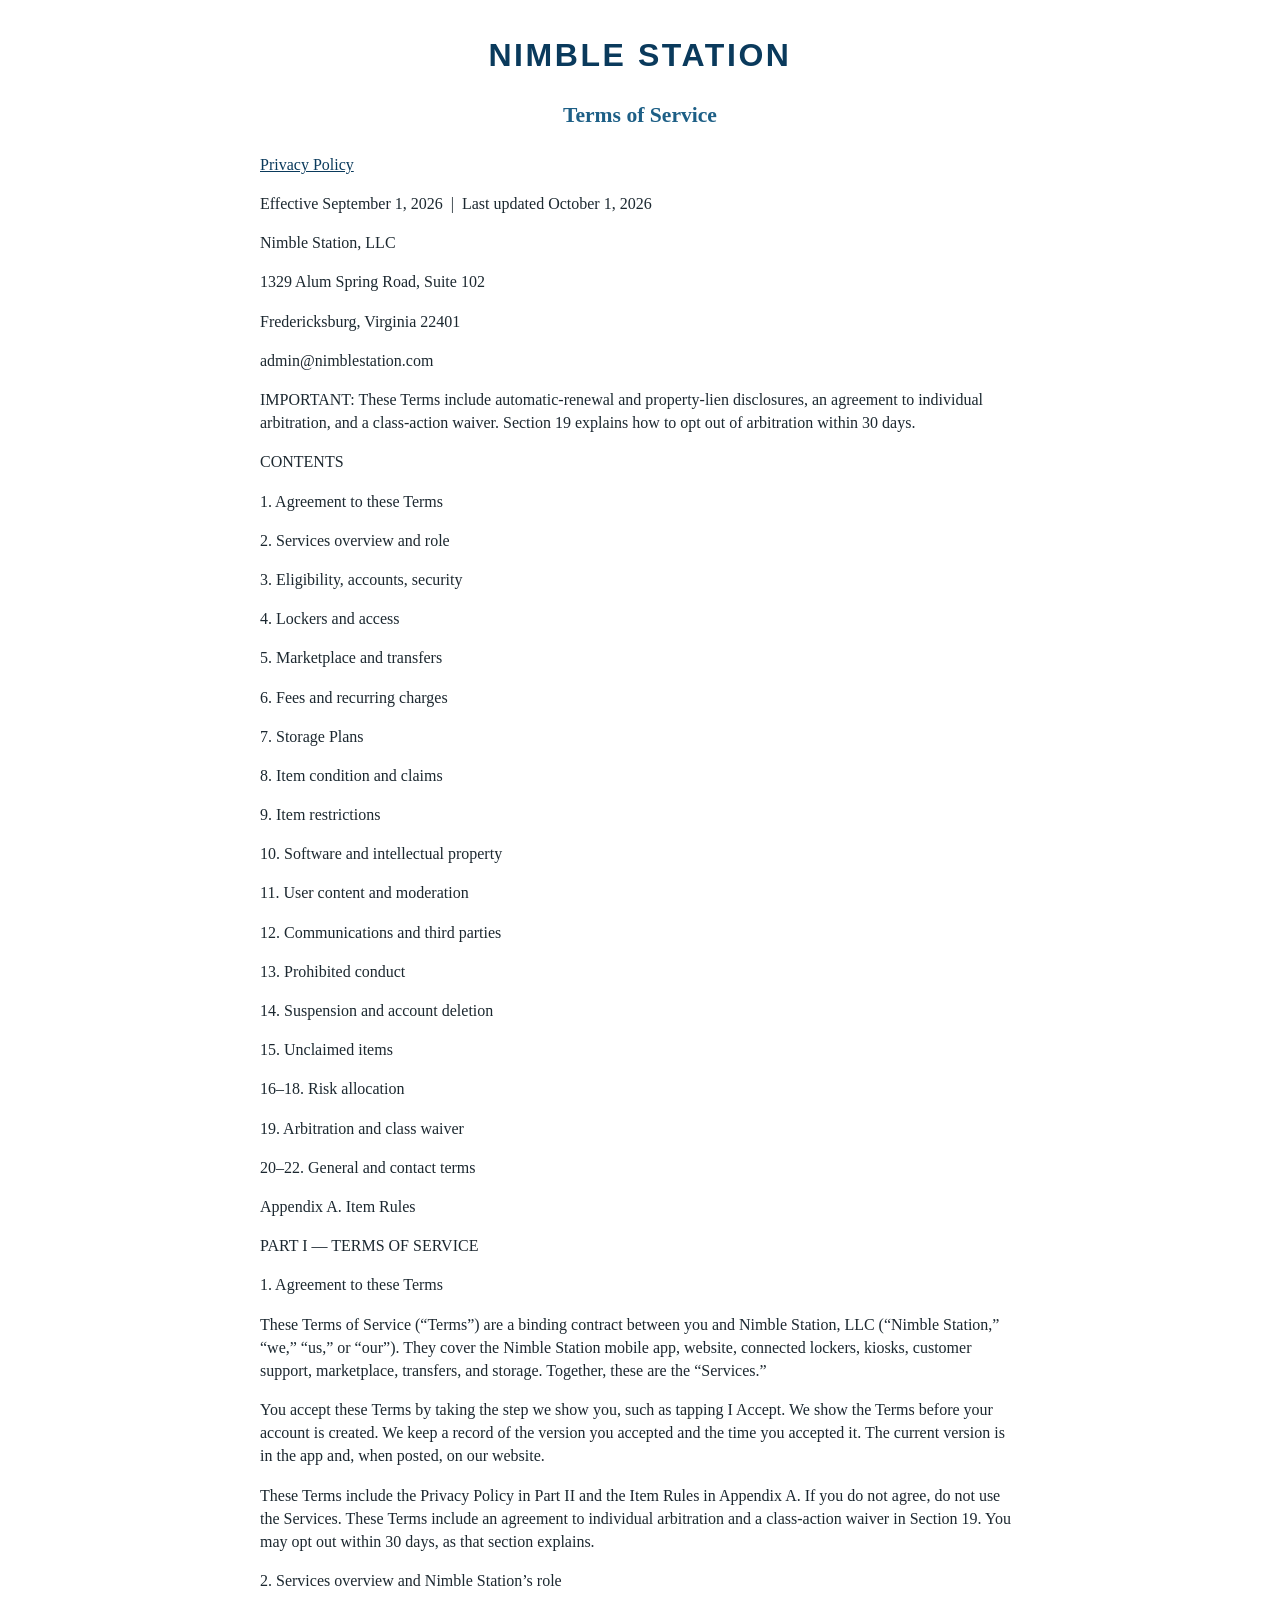
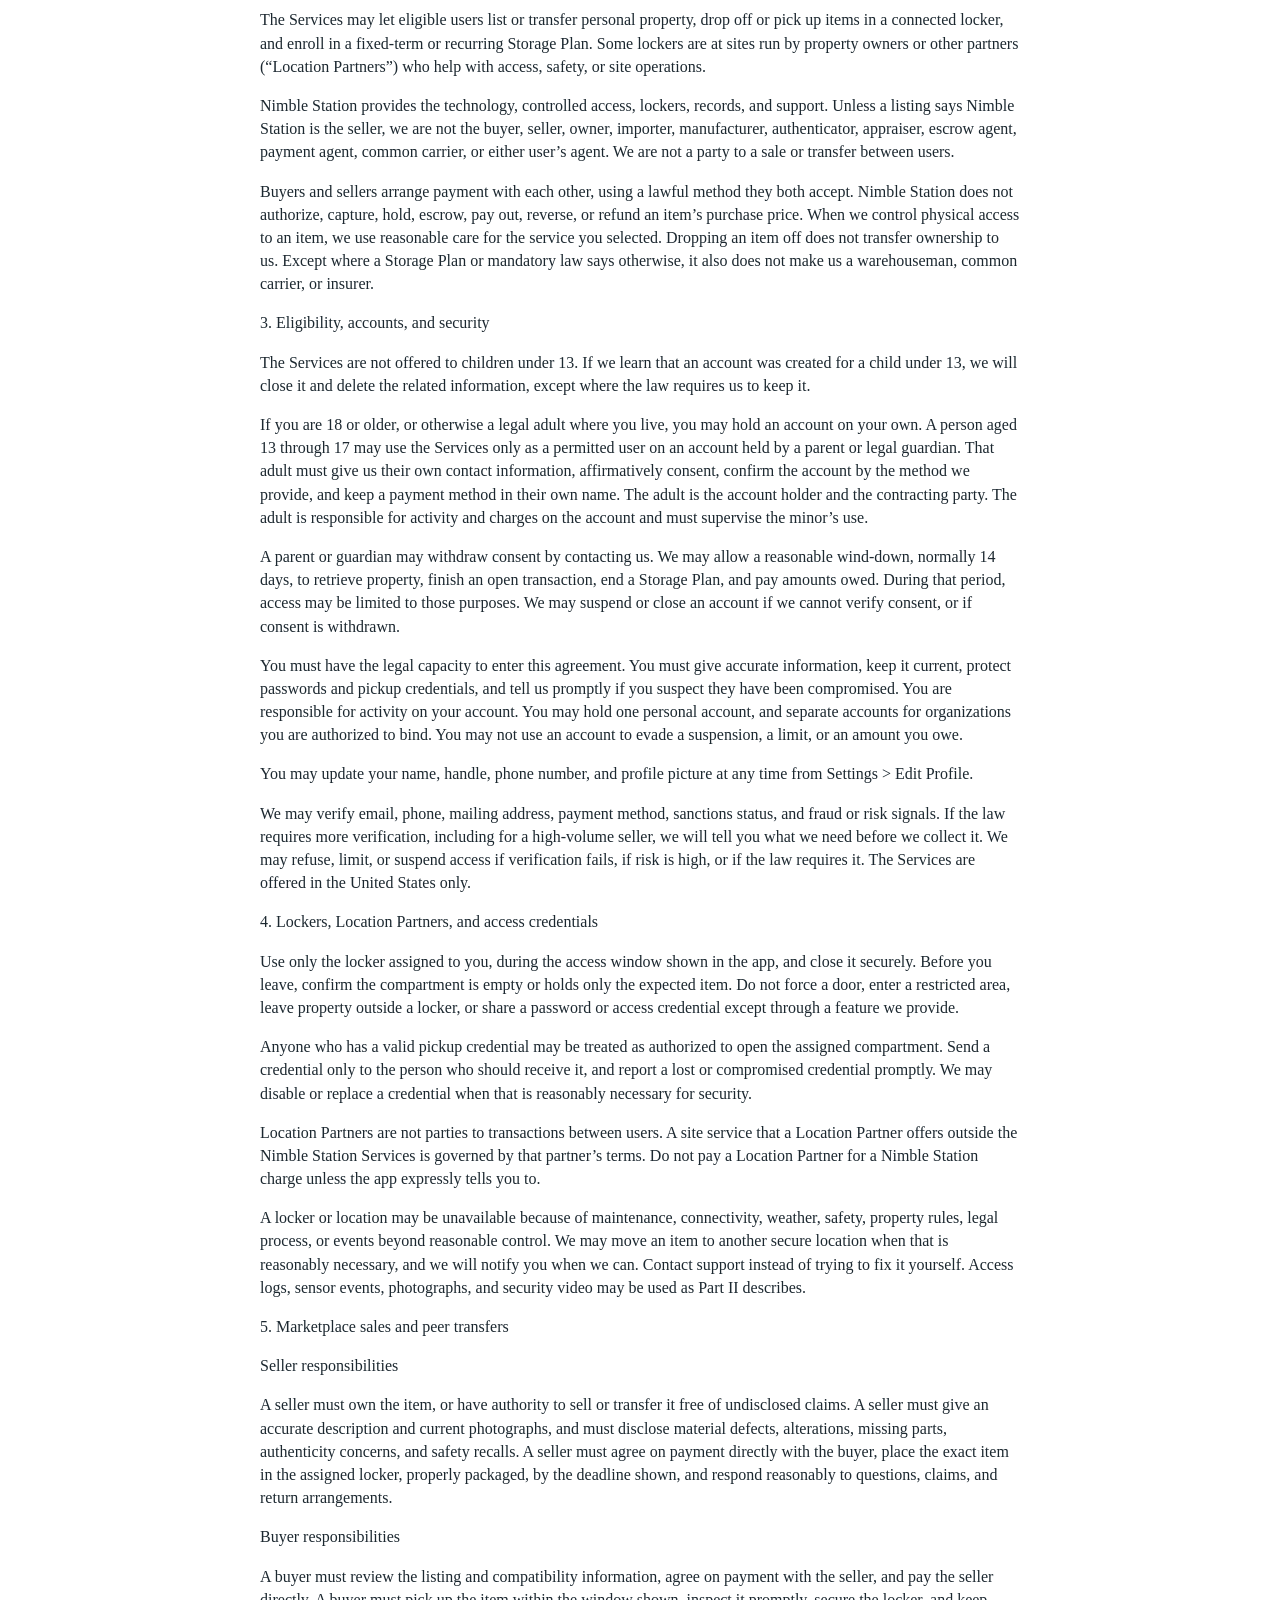
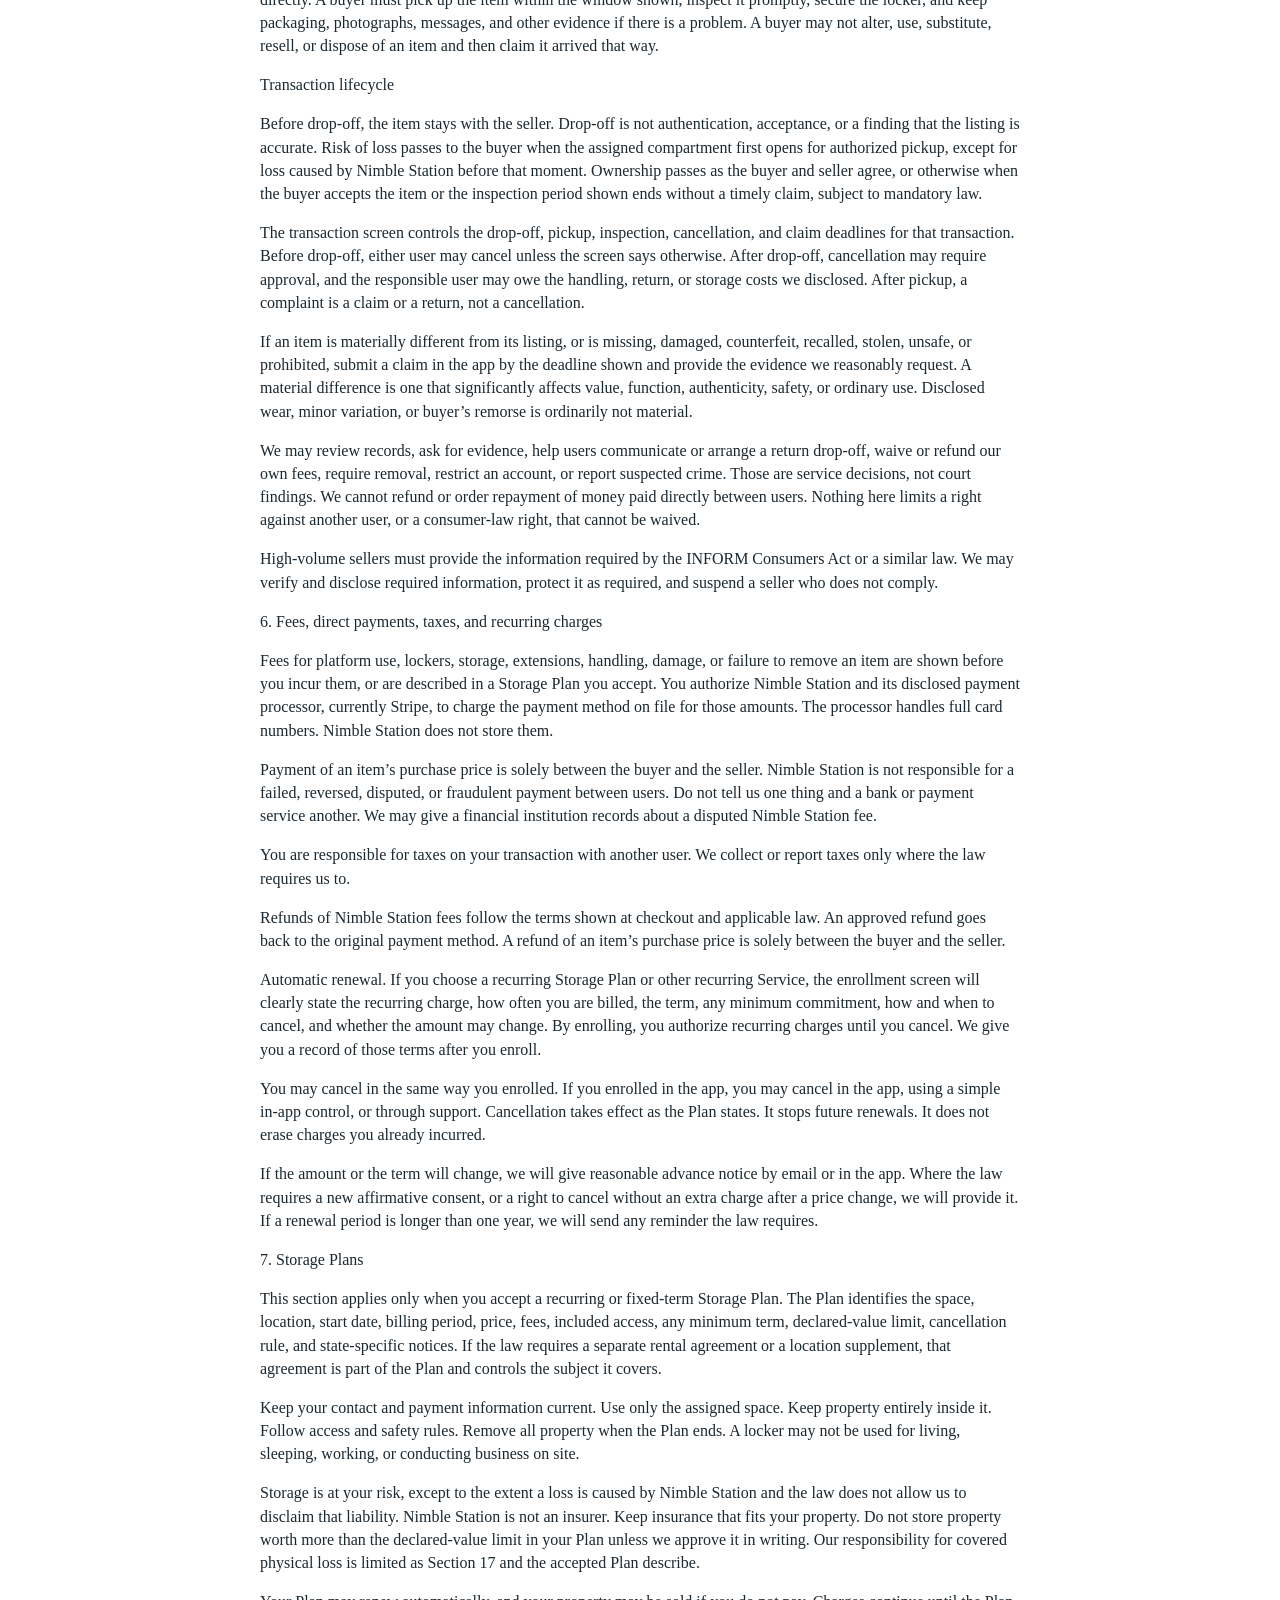
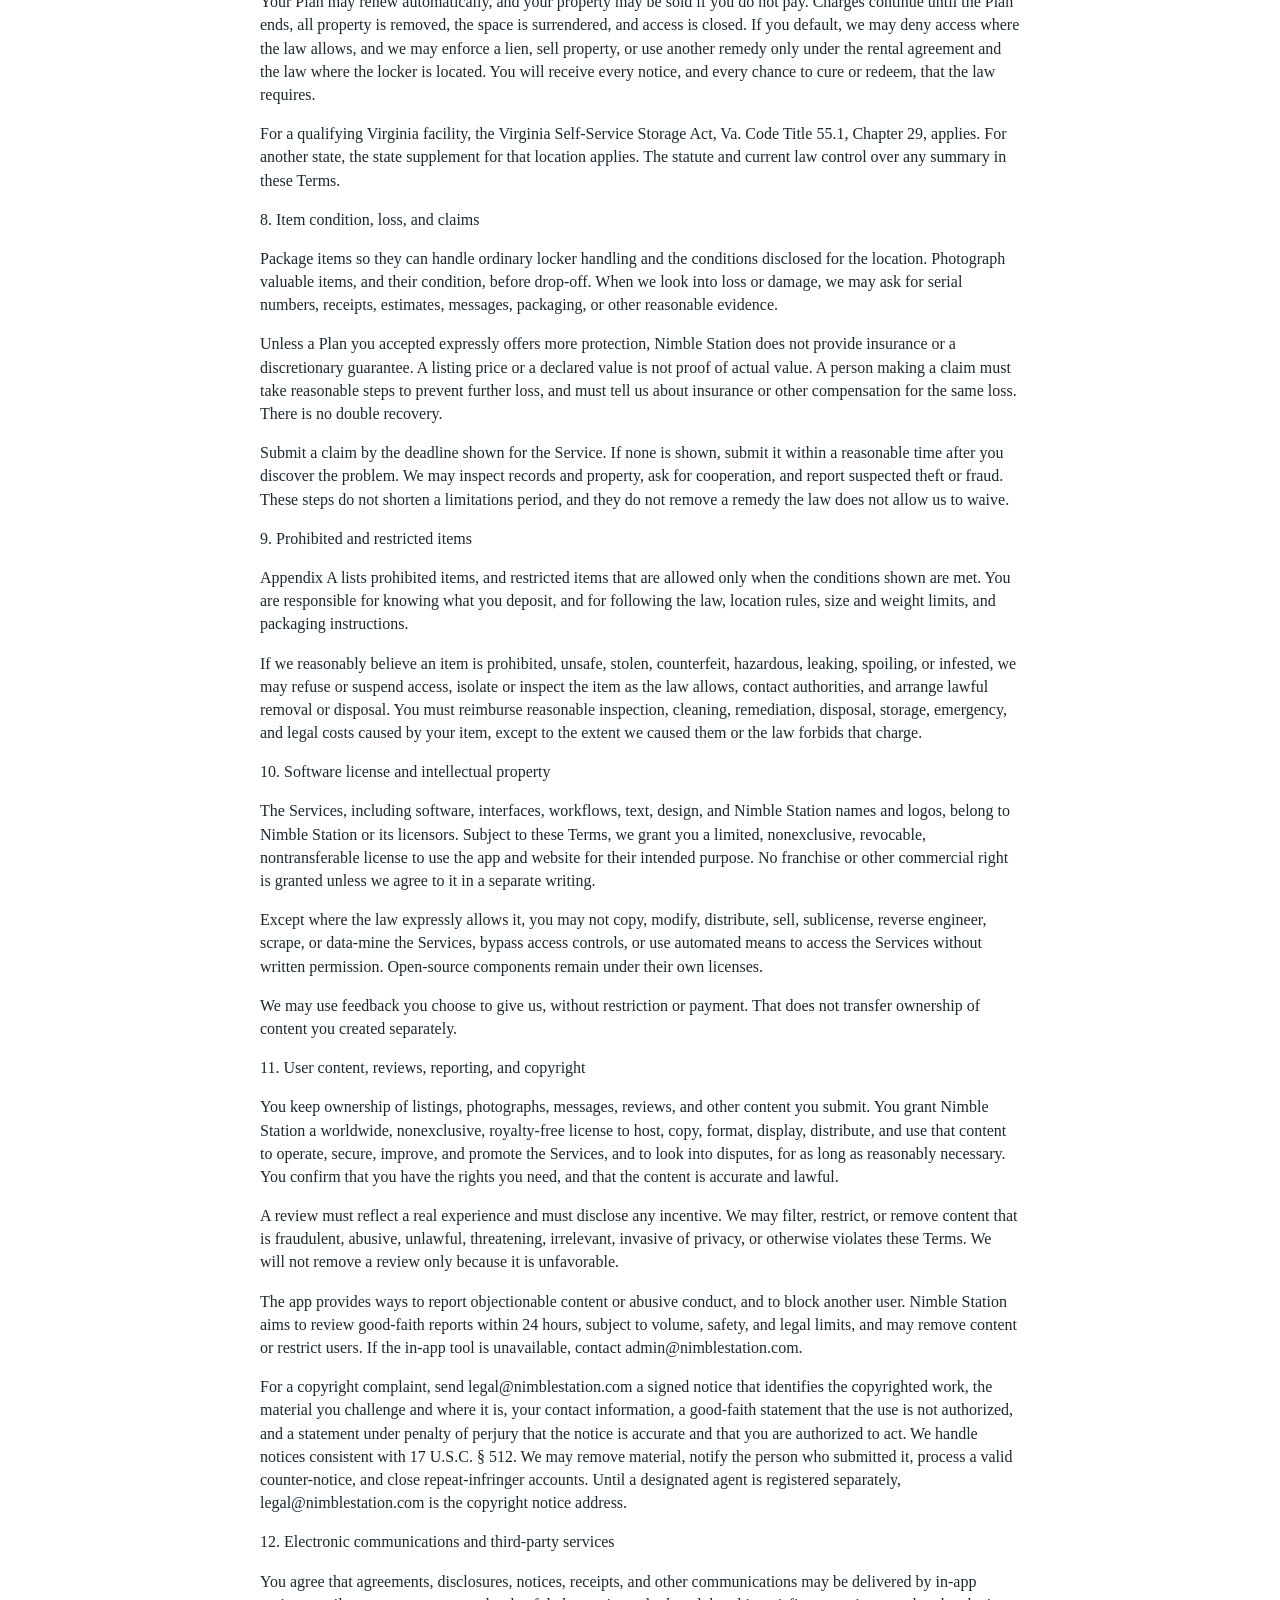
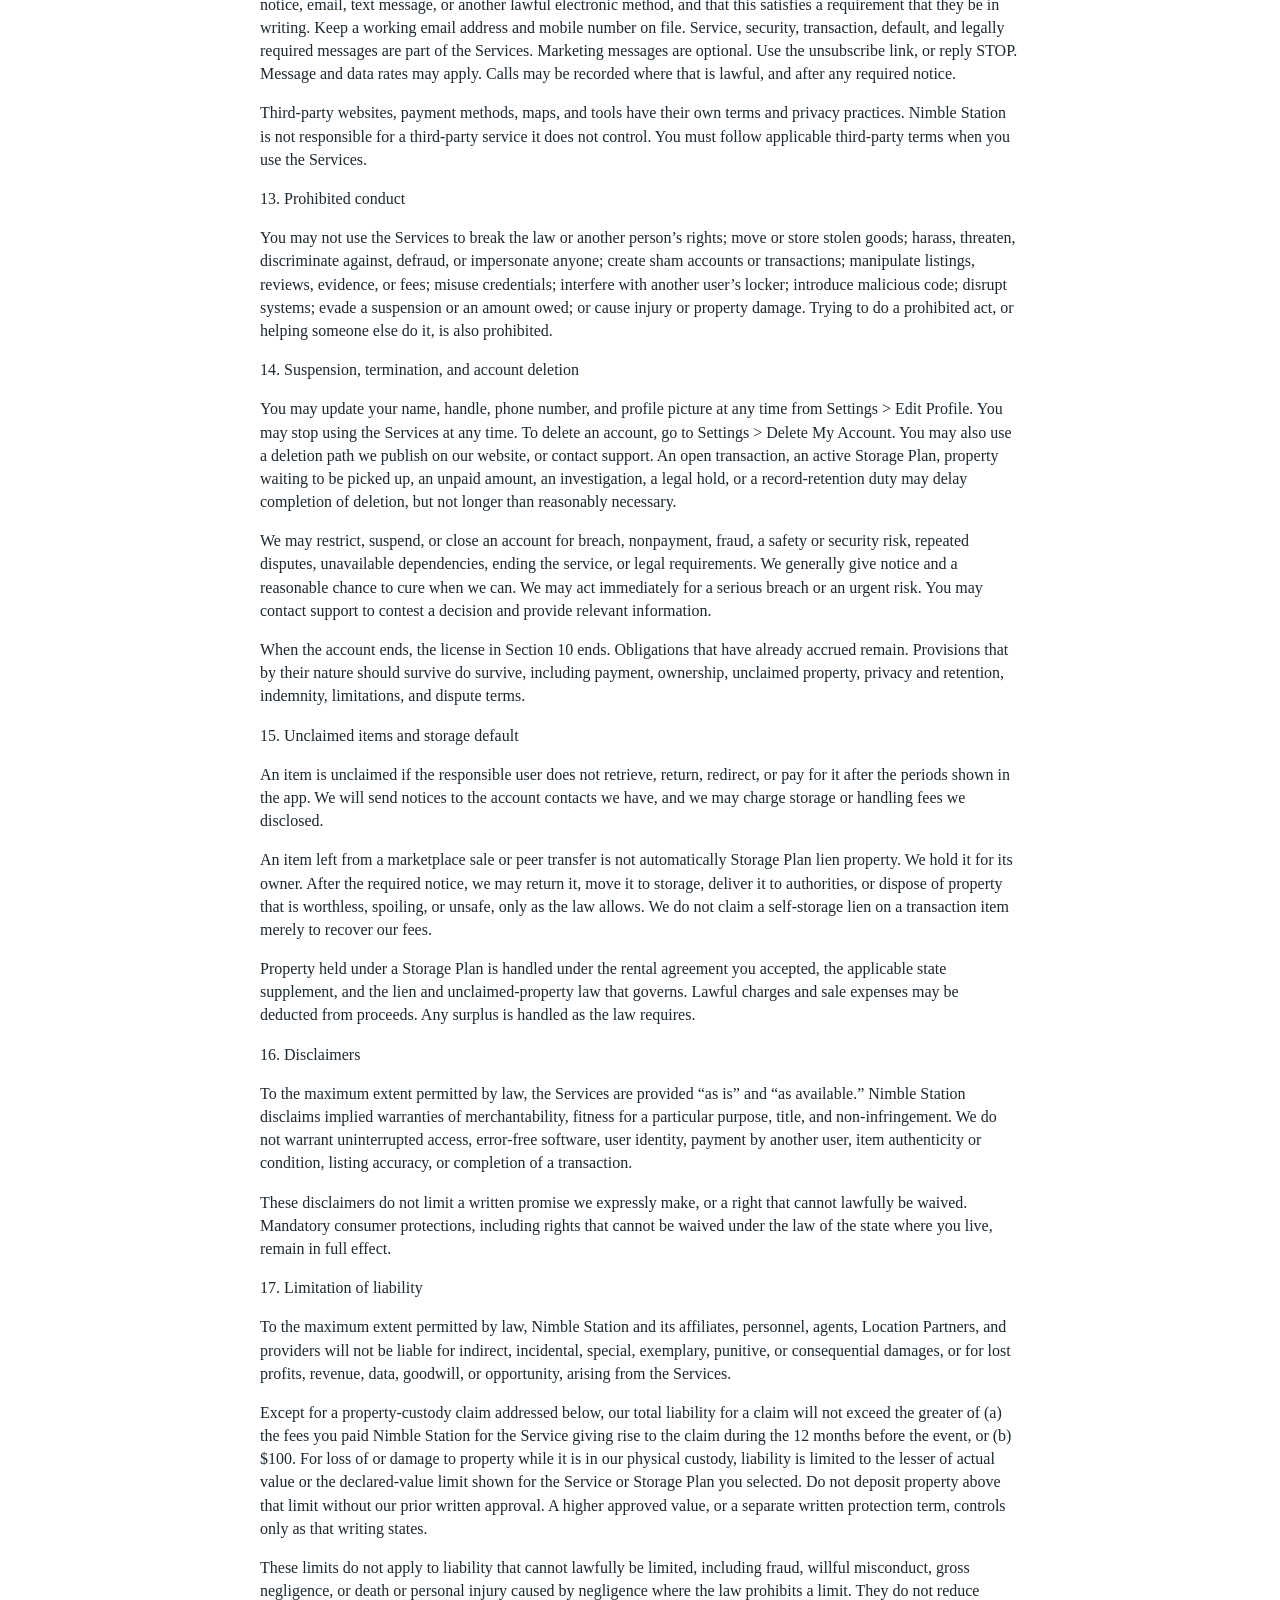
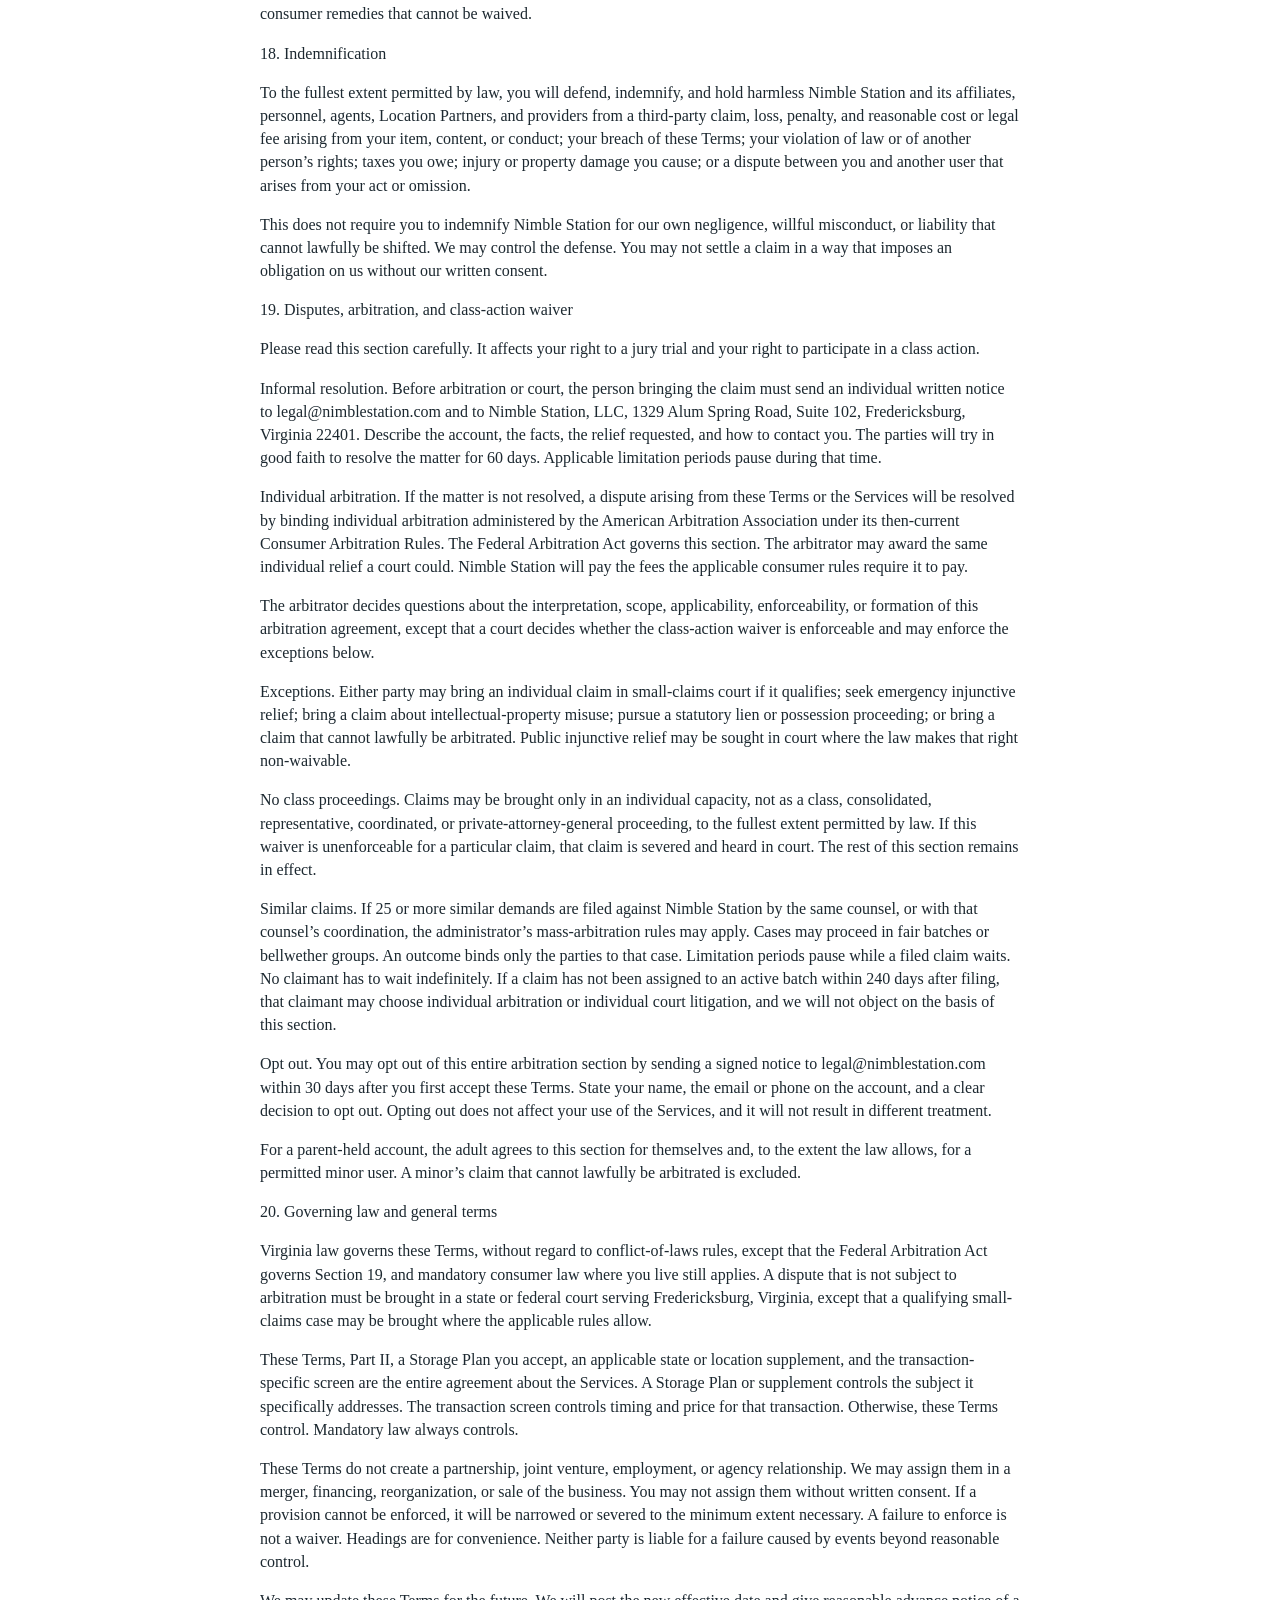
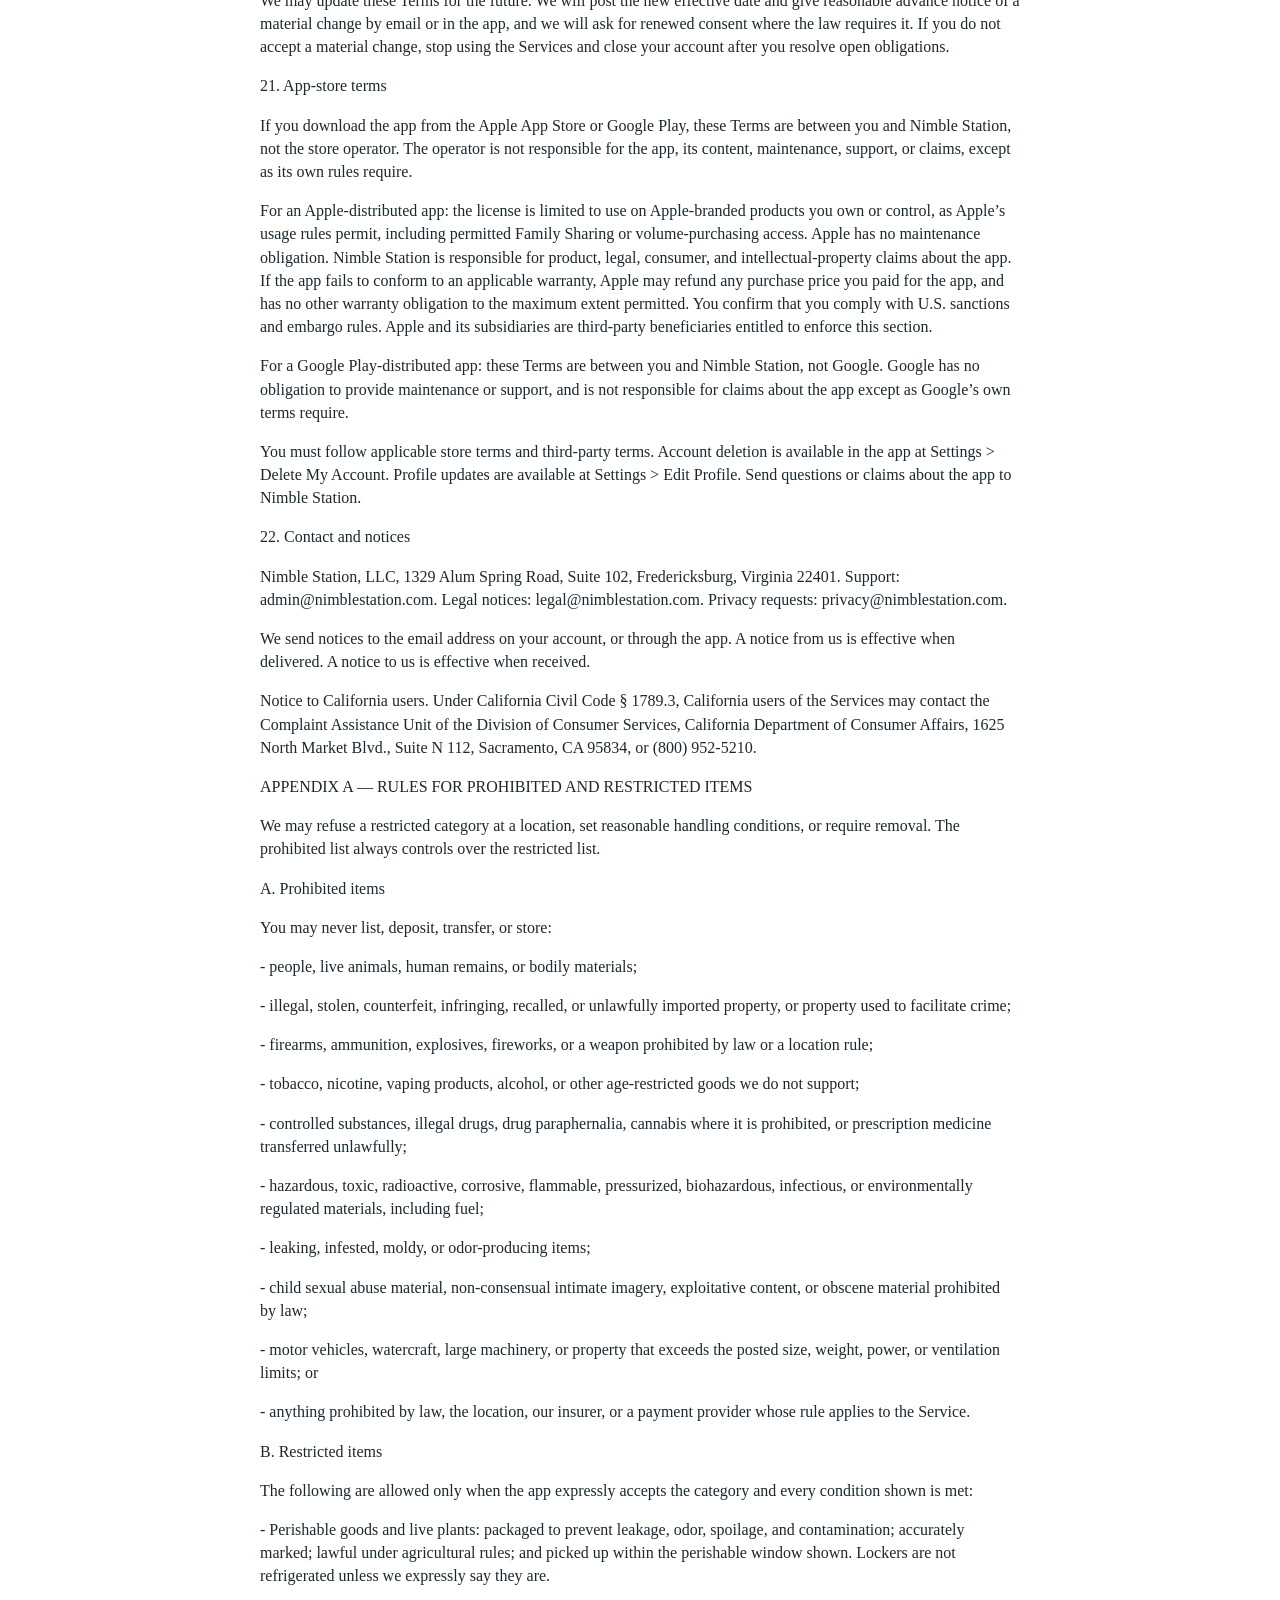
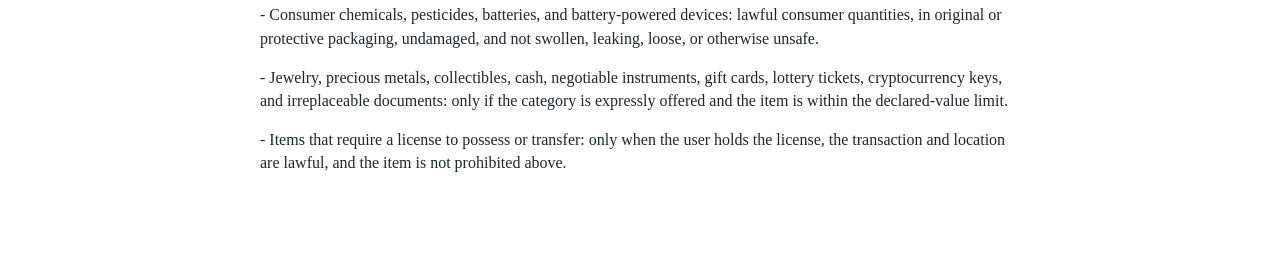
==== commit ab215de3: "Split Terms and Privacy into separate GitHub Pages. Publish the current Google Docs drafts as separa" ====
--- a/terms-privacy-review/index.html
+++ b/terms-privacy-review/index.html
@@ -2,365 +2,19 @@
 <html lang="en">
 <head>
 <meta charset="utf-8">
-<title>Nimble Station — Terms of Service and Privacy Policy</title>
+<meta name="viewport" content="width=device-width, initial-scale=1">
+<title>Nimble Station — Terms and Privacy</title>
+<meta http-equiv="refresh" content="0; url=terms/">
 <style>
-  @page { size: letter; margin: 0.62in 0.68in 0.72in 0.68in; }
-  * { box-sizing: border-box; }
-  html, body { margin: 0; padding: 0; background: #fff; color: #1c2830; }
-  body {
-    font-family: "Iowan Old Style", Palatino, "Palatino Linotype", Georgia, serif;
-    font-size: 10pt;
-    line-height: 1.38;
-  }
-  .mast { text-align: center; margin: 0 0 10px; }
-  .brand {
-    font-family: "Avenir Next", "Segoe UI", Helvetica, sans-serif;
-    font-weight: 800;
-    letter-spacing: 0.14em;
-    font-size: 18pt;
-    color: #0a3a5c;
-    margin: 0;
-  }
-  .sub {
-    font-family: "Avenir Next", "Segoe UI", Helvetica, sans-serif;
-    color: #1d5f86;
-    font-size: 13pt;
-    margin: 2px 0 4px;
-    font-weight: 600;
-  }
-  .dates { color: #5c6b76; font-size: 9pt; margin: 0 0 8px; }
-  .addr { color: #3d4c57; font-size: 9pt; line-height: 1.35; margin: 0 0 10px; }
-  .notice {
-    border: 1px solid #0a3a5c;
-    background: #e7f2f8;
-    color: #0a3a5c;
-    padding: 7px 10px;
-    font-size: 8.7pt;
-    line-height: 1.35;
-    margin: 0 0 12px;
-  }
-  h2.contents {
-    font-family: "Avenir Next", "Segoe UI", Helvetica, sans-serif;
-    text-align: center;
-    letter-spacing: 0.12em;
-    font-size: 11pt;
-    color: #0a3a5c;
-    margin: 0 0 6px;
-  }
-  .toc {
-    columns: 3;
-    column-gap: 14px;
-    font-size: 8pt;
-    line-height: 1.32;
-    margin: 0 0 12px;
-    color: #1c2830;
-  }
-  .toc .part {
-    font-family: "Avenir Next", "Segoe UI", Helvetica, sans-serif;
-    color: #1d5f86;
-    font-weight: 700;
-    font-size: 7.6pt;
-    letter-spacing: 0.03em;
-    margin: 0 0 2px;
-    break-after: avoid;
-  }
-  .toc p { margin: 0 0 1px; }
-  h2 {
-    font-family: "Avenir Next", "Segoe UI", Helvetica, sans-serif;
-    color: #0a3a5c;
-    font-size: 11.5pt;
-    margin: 14px 0 6px;
-    break-after: avoid;
-  }
-  h3 {
-    font-family: "Avenir Next", "Segoe UI", Helvetica, sans-serif;
-    font-size: 10.5pt;
-    color: #16384c;
-    margin: 10px 0 3px;
-    break-after: avoid;
-  }
-  h4 { font-size: 10pt; margin: 8px 0 2px; break-after: avoid; }
-  p { margin: 0 0 6px; }
-  ul { margin: 2px 0 8px; padding-left: 1.15em; }
-  li { margin: 0 0 2px; }
-  .appendix { break-before: page; page-break-before: always; }
-  strong { font-weight: 700; }
+  body { font-family: Georgia, serif; max-width: 680px; margin: 48px auto; padding: 0 20px; color: #1c2830; }
+  a { color: #0a3a5c; }
 </style>
 </head>
 <body>
-  <header class="mast">
-    <p class="brand">NIMBLE STATION</p>
-    <p class="sub">Terms of Service and Privacy Policy</p>
-    <p class="dates">Effective September 1, 2026 &nbsp;|&nbsp; Last updated October 1, 2026</p>
-    <p class="addr">Nimble Station, LLC<br>1329 Alum Spring Road, Suite 102<br>Fredericksburg, Virginia 22401<br>admin@nimblestation.com</p>
-  </header>
-  <p class="notice"><strong>IMPORTANT:</strong> These Terms include automatic-renewal and property-lien disclosures, an agreement to individual arbitration, and a class-action waiver. Section 19 explains how to opt out of arbitration within 30 days.</p>
-
-  <h2 class="contents">CONTENTS</h2>
-  <div class="toc">
-    <p class="part">PART I — TERMS</p>
-    <p>1. Agreement to these Terms</p>
-    <p>2. Services overview and role</p>
-    <p>3. Eligibility, accounts, security</p>
-    <p>4. Lockers and access</p>
-    <p>5. Marketplace and transfers</p>
-    <p>6. Fees and recurring charges</p>
-    <p>7. Storage Plans</p>
-    <p>8. Item condition and claims</p>
-    <p>9. Item restrictions</p>
-    <p class="part">PART I — continued</p>
-    <p>10. Software and intellectual property</p>
-    <p>11. User content and moderation</p>
-    <p>12. Communications and third parties</p>
-    <p>13. Prohibited conduct</p>
-    <p>14. Suspension and account deletion</p>
-    <p>15. Unclaimed items</p>
-    <p>16–18. Risk allocation</p>
-    <p>19. Arbitration and class waiver</p>
-    <p>20–22. General and contact terms</p>
-    <p class="part">PART II — PRIVACY</p>
-    <p>1. Scope</p>
-    <p>2. Information collected</p>
-    <p>3–5. Sources, uses, disclosures</p>
-    <p>6–7. Cookies, choices, advertising</p>
-    <p>8. Retention and deletion</p>
-    <p>9. Privacy rights</p>
-    <p>10. Children</p>
-    <p>11–12. Security and contact</p>
-    <p>Appendix A. Item Rules</p>
-  </div>
-
-  <h2>PART I — TERMS OF SERVICE</h2>
-
-  <h3>1. Agreement to these Terms</h3>
-  <p>These Terms of Service (“Terms”) are a binding contract between you and Nimble Station, LLC (“Nimble Station,” “we,” “us,” or “our”). They cover the Nimble Station mobile app, website, connected lockers, kiosks, customer support, marketplace, transfers, and storage. Together, these are the “Services.”</p>
-  <p>You accept these Terms by taking the step we show you, such as tapping <strong>I Accept</strong>. We show the Terms before your account is created. We keep a record of the version you accepted and the time you accepted it. The current version is in the app and, when posted, on our website.</p>
-  <p>These Terms include the Privacy Policy in Part II and the Item Rules in Appendix A. If you do not agree, do not use the Services. <strong>These Terms include an agreement to individual arbitration and a class-action waiver in Section 19. You may opt out within 30 days, as that section explains.</strong></p>
-
-  <h3>2. Services overview and Nimble Station’s role</h3>
-  <p>The Services may let eligible users list or transfer personal property, drop off or pick up items in a connected locker, and enroll in a fixed-term or recurring Storage Plan. Some lockers are at sites run by property owners or other partners (“Location Partners”) who help with access, safety, or site operations.</p>
-  <p>Nimble Station provides the technology, controlled access, lockers, records, and support. Unless a listing says Nimble Station is the seller, we are not the buyer, seller, owner, importer, manufacturer, authenticator, appraiser, escrow agent, payment agent, common carrier, or either user’s agent. We are not a party to a sale or transfer between users.</p>
-  <p>Buyers and sellers arrange payment with each other, using a lawful method they both accept. Nimble Station does not authorize, capture, hold, escrow, pay out, reverse, or refund an item’s purchase price. We do not offer escrow, buyer protection, or purchase protection. We charge separately for our Services, as Section 6 describes.</p>
-  <p>When we control physical access to an item, we use reasonable care for the service you selected. Dropping an item off does not transfer ownership to us. Except where a Storage Plan or mandatory law says otherwise, it also does not make us a warehouseman, common carrier, or insurer.</p>
-
-  <h3>3. Eligibility, accounts, and security</h3>
-  <p>The Services are not offered to children under 13. If we learn that an account was created for a child under 13, we will close it and delete the related information, except where the law requires us to keep it.</p>
-  <p>If you are 18 or older, or otherwise a legal adult where you live, you may hold an account on your own. A person aged 13 through 17 may use the Services only as a permitted user on an account held by a parent or legal guardian. That adult must give us their own contact information, affirmatively consent, confirm the account by the method we provide, and keep a payment method in their own name. The adult is the account holder and the contracting party. The adult is responsible for activity and charges on the account and must supervise the minor’s use.</p>
-  <p>A parent or guardian may withdraw consent by contacting us. We may allow a reasonable wind-down, normally 14 days, to retrieve property, finish an open transaction, end a Storage Plan, and pay amounts owed. During that period, access may be limited to those purposes. We may suspend or close an account if we cannot verify consent, or if consent is withdrawn.</p>
-  <p>You must have the legal capacity to enter this agreement. You must give accurate information, keep it current, protect passwords and pickup credentials, and tell us promptly if you suspect they have been compromised. You are responsible for activity on your account. You may hold one personal account, and separate accounts for organizations you are authorized to bind. You may not use an account to evade a suspension, a limit, or an amount you owe.</p>
-  <p>You may update your name, handle, phone number, and profile picture at any time from Settings &gt; Edit Profile.</p>
-  <p>We may verify email, phone, mailing address, payment method, sanctions status, and fraud or risk signals. If the law requires more verification, including for a high-volume seller, we will tell you what we need before we collect it. We may refuse, limit, or suspend access if verification fails, if risk is high, or if the law requires it. The Services are offered in the United States only.</p>
-
-  <h3>4. Lockers, Location Partners, and access credentials</h3>
-  <p>Use only the locker assigned to you, during the access window shown in the app, and close it securely. Before you leave, confirm the compartment is empty or holds only the expected item. Do not force a door, enter a restricted area, leave property outside a locker, or share a password or access credential except through a feature we provide.</p>
-  <p>Anyone who has a valid pickup credential may be treated as authorized to open the assigned compartment. Send a credential only to the person who should receive it, and report a lost or compromised credential promptly. We may disable or replace a credential when that is reasonably necessary for security.</p>
-  <p>Location Partners are not parties to transactions between users. A site service that a Location Partner offers outside the Nimble Station Services is governed by that partner’s terms. Do not pay a Location Partner for a Nimble Station charge unless the app expressly tells you to.</p>
-  <p>A locker or location may be unavailable because of maintenance, connectivity, weather, safety, property rules, legal process, or events beyond reasonable control. We may move an item to another secure location when that is reasonably necessary, and we will notify you when we can. Contact support instead of trying to fix it yourself. Access logs, sensor events, photographs, and security video may be used as Part II describes.</p>
-
-  <h3>5. Marketplace sales and peer transfers</h3>
-  <h4>Seller responsibilities</h4>
-  <p>A seller must own the item, or have authority to sell or transfer it free of undisclosed claims. A seller must give an accurate description and current photographs, and must disclose material defects, alterations, missing parts, authenticity concerns, and safety recalls. A seller must agree on payment directly with the buyer, place the exact item in the assigned locker, properly packaged, by the deadline shown, and respond reasonably to questions, claims, and return arrangements.</p>
-  <h4>Buyer responsibilities</h4>
-  <p>A buyer must review the listing and compatibility information, agree on payment with the seller, and pay the seller directly. A buyer must pick up the item within the window shown, inspect it promptly, secure the locker, and keep packaging, photographs, messages, and other evidence if there is a problem. A buyer may not alter, use, substitute, resell, or dispose of an item and then claim it arrived that way.</p>
-  <h4>Transaction lifecycle</h4>
-  <p>Before drop-off, the item stays with the seller. Drop-off is not authentication, acceptance, or a finding that the listing is accurate. Risk of loss passes to the buyer when the assigned compartment first opens for authorized pickup, except for loss caused by Nimble Station before that moment. Ownership passes as the buyer and seller agree, or otherwise when the buyer accepts the item or the inspection period shown ends without a timely claim, subject to mandatory law.</p>
-  <p>The transaction screen controls the drop-off, pickup, inspection, cancellation, and claim deadlines for that transaction. Before drop-off, either user may cancel unless the screen says otherwise. After drop-off, cancellation may require approval, and the responsible user may owe the handling, return, or storage costs we disclosed. After pickup, a complaint is a claim or a return, not a cancellation.</p>
-  <p>If an item is materially different from its listing, or is missing, damaged, counterfeit, recalled, stolen, unsafe, or prohibited, submit a claim in the app by the deadline shown and provide the evidence we reasonably request. A material difference is one that significantly affects value, function, authenticity, safety, or ordinary use. Disclosed wear, minor variation, or buyer’s remorse is ordinarily not material.</p>
-  <p>We may review records, ask for evidence, help users communicate or arrange a return drop-off, waive or refund our own fees, require removal, restrict an account, or report suspected crime. Those are service decisions, not court findings. We cannot refund or order repayment of money paid directly between users. Nothing here limits a right against another user, or a consumer-law right, that cannot be waived.</p>
-  <p>High-volume sellers must provide the information required by the INFORM Consumers Act or a similar law. We may verify and disclose required information, protect it as required, and suspend a seller who does not comply.</p>
-
-  <h3>6. Fees, direct payments, taxes, and recurring charges</h3>
-  <p>Fees for platform use, lockers, storage, extensions, handling, damage, or failure to remove an item are shown before you incur them, or are described in a Storage Plan you accept. You authorize Nimble Station and its disclosed payment processor, currently Stripe, to charge the payment method on file for those amounts. The processor handles full card numbers. Nimble Station does not store them.</p>
-  <p>Payment of an item’s purchase price is solely between the buyer and the seller. Nimble Station is not responsible for a failed, reversed, disputed, or fraudulent payment between users. Do not tell us one thing and a bank or payment service another. We may give a financial institution records about a disputed Nimble Station fee.</p>
-  <p>You are responsible for taxes on your transaction with another user. We collect or report taxes only where the law requires us to.</p>
-  <p>Refunds of Nimble Station fees follow the terms shown at checkout and applicable law. An approved refund goes back to the original payment method. A refund of an item’s purchase price is solely between the buyer and the seller.</p>
-  <p><strong>Automatic renewal.</strong> If you choose a recurring Storage Plan or other recurring Service, the enrollment screen will clearly state the recurring charge, how often you are billed, the term, any minimum commitment, how and when to cancel, and whether the amount may change. By enrolling, you authorize recurring charges until you cancel. We give you a record of those terms after you enroll.</p>
-  <p>You may cancel in the same way you enrolled. If you enrolled in the app, you may cancel in the app, using a simple in-app control, or through support. Cancellation takes effect as the Plan states. It stops future renewals. It does not erase charges you already incurred.</p>
-  <p>If the amount or the term will change, we will give reasonable advance notice by email or in the app. Where the law requires a new affirmative consent, or a right to cancel without an extra charge after a price change, we will provide it. If a renewal period is longer than one year, we will send any reminder the law requires.</p>
-
-  <h3>7. Storage Plans</h3>
-  <p>This section applies only when you accept a recurring or fixed-term Storage Plan. The Plan identifies the space, location, start date, billing period, price, fees, included access, any minimum term, declared-value limit, cancellation rule, and state-specific notices. If the law requires a separate rental agreement or a location supplement, that agreement is part of the Plan and controls the subject it covers.</p>
-  <p>Keep your contact and payment information current. Use only the assigned space. Keep property entirely inside it. Follow access and safety rules. Remove all property when the Plan ends. A locker may not be used for living, sleeping, working, or conducting business on site.</p>
-  <p>Storage is at your risk, except to the extent a loss is caused by Nimble Station and the law does not allow us to disclaim that liability. Nimble Station is not an insurer. Keep insurance that fits your property. Do not store property worth more than the declared-value limit in your Plan unless we approve it in writing. Our responsibility for covered physical loss is limited as Section 17 and the accepted Plan describe.</p>
-  <p><strong>Your Plan may renew automatically, and your property may be sold if you do not pay.</strong> Charges continue until the Plan ends, all property is removed, the space is surrendered, and access is closed. If you default, we may deny access where the law allows, and we may enforce a lien, sell property, or use another remedy only under the rental agreement and the law where the locker is located. You will receive every notice, and every chance to cure or redeem, that the law requires.</p>
-  <p>For a qualifying Virginia facility, the Virginia Self-Service Storage Act, Va. Code Title 55.1, Chapter 29, applies. For another state, the state supplement for that location applies. The statute and current law control over any summary in these Terms.</p>
-
-  <h3>8. Item condition, loss, and claims</h3>
-  <p>Package items so they can handle ordinary locker handling and the conditions disclosed for the location. Photograph valuable items, and their condition, before drop-off. When we look into loss or damage, we may ask for serial numbers, receipts, estimates, messages, packaging, or other reasonable evidence.</p>
-  <p>Unless a Plan you accepted expressly offers more protection, Nimble Station does not provide insurance or a discretionary guarantee. A listing price or a declared value is not proof of actual value. A person making a claim must take reasonable steps to prevent further loss, and must tell us about insurance or other compensation for the same loss. There is no double recovery.</p>
-  <p>Submit a claim by the deadline shown for the Service. If none is shown, submit it within a reasonable time after you discover the problem. We may inspect records and property, ask for cooperation, and report suspected theft or fraud. These steps do not shorten a limitations period, and they do not remove a remedy the law does not allow us to waive.</p>
-
-  <h3>9. Prohibited and restricted items</h3>
-  <p>Appendix A lists prohibited items, and restricted items that are allowed only when the conditions shown are met. You are responsible for knowing what you deposit, and for following the law, location rules, size and weight limits, and packaging instructions.</p>
-  <p>If we reasonably believe an item is prohibited, unsafe, stolen, counterfeit, hazardous, leaking, spoiling, or infested, we may refuse or suspend access, isolate or inspect the item as the law allows, contact authorities, and arrange lawful removal or disposal. You must reimburse reasonable inspection, cleaning, remediation, disposal, storage, emergency, and legal costs caused by your item, except to the extent we caused them or the law forbids that charge.</p>
-
-  <h3>10. Software license and intellectual property</h3>
-  <p>The Services, including software, interfaces, workflows, text, design, and Nimble Station names and logos, belong to Nimble Station or its licensors. Subject to these Terms, we grant you a limited, nonexclusive, revocable, nontransferable license to use the app and website for their intended purpose. No franchise or other commercial right is granted unless we agree to it in a separate writing.</p>
-  <p>Except where the law expressly allows it, you may not copy, modify, distribute, sell, sublicense, reverse engineer, scrape, or data-mine the Services, bypass access controls, or use automated means to access the Services without written permission. Open-source components remain under their own licenses.</p>
-  <p>We may use feedback you choose to give us, without restriction or payment. That does not transfer ownership of content you created separately.</p>
-
-  <h3>11. User content, reviews, reporting, and copyright</h3>
-  <p>You keep ownership of listings, photographs, messages, reviews, and other content you submit. You grant Nimble Station a worldwide, nonexclusive, royalty-free license to host, copy, format, display, distribute, and use that content to operate, secure, improve, and promote the Services, and to look into disputes, for as long as reasonably necessary. You confirm that you have the rights you need, and that the content is accurate and lawful.</p>
-  <p>A review must reflect a real experience and must disclose any incentive. We may filter, restrict, or remove content that is fraudulent, abusive, unlawful, threatening, irrelevant, invasive of privacy, or otherwise violates these Terms. We will not remove a review only because it is unfavorable.</p>
-  <p>The app provides ways to report objectionable content or abusive conduct, and to block another user. <strong>Nimble Station aims to review good-faith reports within 24 hours</strong>, subject to volume, safety, and legal limits, and may remove content or restrict users. If the in-app tool is unavailable, contact admin@nimblestation.com.</p>
-  <p>For a copyright complaint, send legal@nimblestation.com a signed notice that identifies the copyrighted work, the material you challenge and where it is, your contact information, a good-faith statement that the use is not authorized, and a statement under penalty of perjury that the notice is accurate and that you are authorized to act. We handle notices consistent with 17 U.S.C. § 512. We may remove material, notify the person who submitted it, process a valid counter-notice, and close repeat-infringer accounts. Until a designated agent is registered separately, legal@nimblestation.com is the copyright notice address.</p>
-
-  <h3>12. Electronic communications and third-party services</h3>
-  <p>You agree that agreements, disclosures, notices, receipts, and other communications may be delivered by in-app notice, email, text message, or another lawful electronic method, and that this satisfies a requirement that they be in writing. Keep a working email address and mobile number on file. Service, security, transaction, default, and legally required messages are part of the Services. Marketing messages are optional. Use the unsubscribe link, or reply STOP. Message and data rates may apply. Calls may be recorded where that is lawful, and after any required notice.</p>
-  <p>Third-party websites, payment methods, maps, and tools have their own terms and privacy practices. Nimble Station is not responsible for a third-party service it does not control. You must follow applicable third-party terms when you use the Services.</p>
-
-  <h3>13. Prohibited conduct</h3>
-  <p>You may not use the Services to break the law or another person’s rights; move or store stolen goods; harass, threaten, discriminate against, defraud, or impersonate anyone; create sham accounts or transactions; manipulate listings, reviews, evidence, or fees; misuse credentials; interfere with another user’s locker; introduce malicious code; disrupt systems; evade a suspension or an amount owed; or cause injury or property damage. Trying to do a prohibited act, or helping someone else do it, is also prohibited.</p>
-
-  <h3>14. Suspension, termination, and account deletion</h3>
-  <p>You may update your name, handle, phone number, and profile picture at any time from Settings &gt; Edit Profile. You may stop using the Services at any time. To delete an account, go to Settings &gt; Delete My Account. You may also use a deletion path we publish on our website, or contact support. An open transaction, an active Storage Plan, property waiting to be picked up, an unpaid amount, an investigation, a legal hold, or a record-retention duty may delay completion of deletion, but not longer than reasonably necessary.</p>
-  <p>We may restrict, suspend, or close an account for breach, nonpayment, fraud, a safety or security risk, repeated disputes, unavailable dependencies, ending the service, or legal requirements. We generally give notice and a reasonable chance to cure when we can. We may act immediately for a serious breach or an urgent risk. You may contact support to contest a decision and provide relevant information.</p>
-  <p>When the account ends, the license in Section 10 ends. Obligations that have already accrued remain. Provisions that by their nature should survive do survive, including payment, ownership, unclaimed property, privacy and retention, indemnity, limitations, and dispute terms.</p>
-
-  <h3>15. Unclaimed items and storage default</h3>
-  <p>An item is unclaimed if the responsible user does not retrieve, return, redirect, or pay for it after the periods shown in the app. We will send notices to the account contacts we have, and we may charge storage or handling fees we disclosed.</p>
-  <p>An item left from a marketplace sale or peer transfer is not automatically Storage Plan lien property. We hold it for its owner. After the required notice, we may return it, move it to storage, deliver it to authorities, or dispose of property that is worthless, spoiling, or unsafe, only as the law allows. We do not claim a self-storage lien on a transaction item merely to recover our fees.</p>
-  <p>Property held under a Storage Plan is handled under the rental agreement you accepted, the applicable state supplement, and the lien and unclaimed-property law that governs. Lawful charges and sale expenses may be deducted from proceeds. Any surplus is handled as the law requires.</p>
-
-  <h3>16. Disclaimers</h3>
-  <p><strong>To the maximum extent permitted by law, the Services are provided “as is” and “as available.” Nimble Station disclaims implied warranties of merchantability, fitness for a particular purpose, title, and non-infringement. We do not warrant uninterrupted access, error-free software, user identity, payment by another user, item authenticity or condition, listing accuracy, or completion of a transaction.</strong></p>
-  <p>These disclaimers do not limit a written promise we expressly make, or a right that cannot lawfully be waived. Mandatory consumer protections, including rights that cannot be waived under the law of the state where you live, remain in full effect.</p>
-
-  <h3>17. Limitation of liability</h3>
-  <p><strong>To the maximum extent permitted by law, Nimble Station and its affiliates, personnel, agents, Location Partners, and providers will not be liable for indirect, incidental, special, exemplary, punitive, or consequential damages, or for lost profits, revenue, data, goodwill, or opportunity, arising from the Services.</strong></p>
-  <p><strong>Except for a property-custody claim addressed below, our total liability for a claim will not exceed the greater of (a) the fees you paid Nimble Station for the Service giving rise to the claim during the 12 months before the event, or (b) $100.</strong> For loss of or damage to property while it is in our physical custody, liability is limited to the lesser of actual value or the declared-value limit shown for the Service or Storage Plan you selected. Do not deposit property above that limit without our prior written approval. A higher approved value, or a separate written protection term, controls only as that writing states.</p>
-  <p>These limits do not apply to liability that cannot lawfully be limited, including fraud, willful misconduct, gross negligence, or death or personal injury caused by negligence where the law prohibits a limit. They do not reduce consumer remedies that cannot be waived.</p>
-
-  <h3>18. Indemnification</h3>
-  <p>To the fullest extent permitted by law, you will defend, indemnify, and hold harmless Nimble Station and its affiliates, personnel, agents, Location Partners, and providers from a third-party claim, loss, penalty, and reasonable cost or legal fee arising from your item, content, or conduct; your breach of these Terms; your violation of law or of another person’s rights; taxes you owe; injury or property damage you cause; or a dispute between you and another user that arises from your act or omission.</p>
-  <p>This does not require you to indemnify Nimble Station for our own negligence, willful misconduct, or liability that cannot lawfully be shifted. We may control the defense. You may not settle a claim in a way that imposes an obligation on us without our written consent.</p>
-
-  <h3>19. Disputes, arbitration, and class-action waiver</h3>
-  <p><strong>Please read this section carefully. It affects your right to a jury trial and your right to participate in a class action.</strong></p>
-  <p><strong>Informal resolution.</strong> Before arbitration or court, the person bringing the claim must send an individual written notice to legal@nimblestation.com and to Nimble Station, LLC, 1329 Alum Spring Road, Suite 102, Fredericksburg, Virginia 22401. Describe the account, the facts, the relief requested, and how to contact you. The parties will try in good faith to resolve the matter for 60 days. Applicable limitation periods pause during that time.</p>
-  <p><strong>Individual arbitration.</strong> If the matter is not resolved, a dispute arising from these Terms or the Services will be resolved by binding individual arbitration administered by the American Arbitration Association under its then-current Consumer Arbitration Rules. The Federal Arbitration Act governs this section. The arbitrator may award the same individual relief a court could. Nimble Station will pay the fees the applicable consumer rules require it to pay.</p>
-  <p>The arbitrator decides questions about the interpretation, scope, applicability, enforceability, or formation of this arbitration agreement, except that a court decides whether the class-action waiver is enforceable and may enforce the exceptions below.</p>
-  <p><strong>Exceptions.</strong> Either party may bring an individual claim in small-claims court if it qualifies; seek emergency injunctive relief; bring a claim about intellectual-property misuse; pursue a statutory lien or possession proceeding; or bring a claim that cannot lawfully be arbitrated. Public injunctive relief may be sought in court where the law makes that right non-waivable.</p>
-  <p><strong>No class proceedings.</strong> Claims may be brought only in an individual capacity, not as a class, consolidated, representative, coordinated, or private-attorney-general proceeding, to the fullest extent permitted by law. If this waiver is unenforceable for a particular claim, that claim is severed and heard in court. The rest of this section remains in effect.</p>
-  <p><strong>Similar claims.</strong> If 25 or more similar demands are filed against Nimble Station by the same counsel, or with that counsel’s coordination, the administrator’s mass-arbitration rules may apply. Cases may proceed in fair batches or bellwether groups. An outcome binds only the parties to that case. Limitation periods pause while a filed claim waits. No claimant has to wait indefinitely. If a claim has not been assigned to an active batch within 240 days after filing, that claimant may choose individual arbitration or individual court litigation, and we will not object on the basis of this section.</p>
-  <p><strong>Opt out.</strong> You may opt out of this entire arbitration section by sending a signed notice to legal@nimblestation.com within 30 days after you first accept these Terms. State your name, the email or phone on the account, and a clear decision to opt out. Opting out does not affect your use of the Services, and it will not result in different treatment.</p>
-  <p>For a parent-held account, the adult agrees to this section for themselves and, to the extent the law allows, for a permitted minor user. A minor’s claim that cannot lawfully be arbitrated is excluded.</p>
-
-  <h3>20. Governing law and general terms</h3>
-  <p>Virginia law governs these Terms, without regard to conflict-of-laws rules, except that the Federal Arbitration Act governs Section 19, and mandatory consumer law where you live still applies. A dispute that is not subject to arbitration must be brought in a state or federal court serving Fredericksburg, Virginia, except that a qualifying small-claims case may be brought where the applicable rules allow.</p>
-  <p>These Terms, Part II, a Storage Plan you accept, an applicable state or location supplement, and the transaction-specific screen are the entire agreement about the Services. A Storage Plan or supplement controls the subject it specifically addresses. The transaction screen controls timing and price for that transaction. Otherwise, these Terms control. Mandatory law always controls.</p>
-  <p>These Terms do not create a partnership, joint venture, employment, or agency relationship. We may assign them in a merger, financing, reorganization, or sale of the business. You may not assign them without written consent. If a provision cannot be enforced, it will be narrowed or severed to the minimum extent necessary. A failure to enforce is not a waiver. Headings are for convenience. Neither party is liable for a failure caused by events beyond reasonable control.</p>
-  <p>We may update these Terms for the future. We will post the new effective date and give reasonable advance notice of a material change by email or in the app, and we will ask for renewed consent where the law requires it. If you do not accept a material change, stop using the Services and close your account after you resolve open obligations.</p>
-
-  <h3>21. App-store terms</h3>
-  <p>If you download the app from the Apple App Store or Google Play, these Terms are between you and Nimble Station, not the store operator. The operator is not responsible for the app, its content, maintenance, support, or claims, except as its own rules require.</p>
-  <p>For an Apple-distributed app: the license is limited to use on Apple-branded products you own or control, as Apple’s usage rules permit, including permitted Family Sharing or volume-purchasing access. Apple has no maintenance obligation. Nimble Station is responsible for product, legal, consumer, and intellectual-property claims about the app. If the app fails to conform to an applicable warranty, Apple may refund any purchase price you paid for the app, and has no other warranty obligation to the maximum extent permitted. You confirm that you comply with U.S. sanctions and embargo rules. Apple and its subsidiaries are third-party beneficiaries entitled to enforce this section.</p>
-  <p>For a Google Play-distributed app: these Terms are between you and Nimble Station, not Google. Google has no obligation to provide maintenance or support, and is not responsible for claims about the app except as Google’s own terms require.</p>
-  <p>You must follow applicable store terms and third-party terms. Account deletion is available in the app at Settings &gt; Delete My Account. Profile updates are available at Settings &gt; Edit Profile. Send questions or claims about the app to Nimble Station.</p>
-
-  <h3>22. Contact and notices</h3>
-  <p>Nimble Station, LLC, 1329 Alum Spring Road, Suite 102, Fredericksburg, Virginia 22401. Support: admin@nimblestation.com. Legal notices: legal@nimblestation.com. Privacy requests: privacy@nimblestation.com.</p>
-  <p>We send notices to the email address on your account, or through the app. A notice from us is effective when delivered. A notice to us is effective when received.</p>
-  <p><strong>Notice to California users.</strong> Under California Civil Code § 1789.3, California users of the Services may contact the Complaint Assistance Unit of the Division of Consumer Services, California Department of Consumer Affairs, 1625 North Market Blvd., Suite N 112, Sacramento, CA 95834, or (800) 952-5210.</p>
-
-  <h2>PART II — PRIVACY POLICY</h2>
-
-  <h3>1. Scope</h3>
-  <p>This Privacy Policy explains how Nimble Station collects, uses, discloses, keeps, and protects personal information through the Services. It applies to users, people considering the Services, people in a transaction, Storage Plan holders, support contacts, website visitors, and people recorded near participating lockers where Nimble Station controls the processing.</p>
-  <p>This Policy is part of the Terms. A current copy is in the app, and you can get one by emailing privacy@nimblestation.com, without completing a paid transaction. We will also post a standalone copy on our website when that page is live. Until then, email is the public path. App Store privacy labels and Google Play Data Safety disclosures should describe the same current practices. If a summary differs from this Policy, this Policy controls, and we will correct the summary.</p>
-
-  <h3>2. Personal information we collect</h3>
-  <p>We collect only information reasonably needed for the purposes below:</p>
-  <ul>
-    <li><strong>Account and identifiers:</strong> name, username, email, phone, mailing address, age confirmation or date of birth, profile photo, settings, and, for a permitted minor, the account-holding adult’s contact information and consent record.</li>
-    <li><strong>Listings and transactions:</strong> listings, agreed prices, drop-off and pickup records, messages, reviews, claims, returns, and dispute evidence.</li>
-    <li><strong>Payments to Nimble Station:</strong> billing address, processor token, fees, refunds, and chargeback records. Full card numbers are handled by our payment processor, currently Stripe, and are not stored by us.</li>
-    <li><strong>Items and lockers:</strong> descriptions, photographs or video you provide, condition notes, locker identifiers, access times, door logs, and sensor and error events.</li>
-    <li><strong>Device and network:</strong> IP address, approximate region derived from IP, device identifiers, operating system, app version, and crash, usage, and security logs.</li>
-    <li><strong>Communications:</strong> support requests, surveys, reports, and call recordings where that is lawful and after any required notice.</li>
-    <li><strong>Premises security:</strong> camera images from participating locations where cameras are used and appropriate notice is posted.</li>
-    <li><strong>Inferences:</strong> fraud, risk, account-security, and reliability signals drawn from the categories above.</li>
-    <li><strong>Seller verification required by law:</strong> for a seller covered by the INFORM Consumers Act or a similar law, the identification, tax, bank or payee, and contact information the law requires. We tell the seller before we collect it, and we limit use to compliance, safety, and fraud prevention.</li>
-  </ul>
-  <p>You may update your name, handle, phone number, and profile picture at any time from Settings &gt; Edit Profile.</p>
-  <p>We do not currently use face recognition or create biometric templates. We do not collect precise GPS or Bluetooth-derived location from your device. We do not sell personal information or share it for cross-context behavioral advertising. We do not use advertising or attribution SDKs. If a new feature would collect precise location, biometrics, or another category of sensitive information, we will give specific notice and get consent where required before we collect it.</p>
-
-  <h3>3. Sources</h3>
-  <p>We collect information from you; your device and browser; connected lockers and participating locations; other users in a transaction; payment, communications, security, analytics, and support providers; public sources; and authorities or business partners, as the law permits.</p>
-
-  <h3>4. Why we use information</h3>
-  <p>We use personal information to create and manage accounts; verify age and parental consent; provide listings, transfers, lockers, storage, returns, and support; charge and refund our fees; authenticate users; prevent fraud, theft, counterfeit items, abuse, and unsafe access; send service, security, transaction, default, legal, and optional marketing messages; operate, analyze, debug, and improve the Services; enforce agreements; resolve disputes; protect people, property, and rights; meet tax, sanctions, recordkeeping, legal-process, and other legal duties; and establish or defend legal claims.</p>
-  <p>We may use aggregated or de-identified information for lawful purposes. We do not try to re-identify it, except to test de-identification safeguards or as the law allows.</p>
-
-  <h3>5. How we disclose information</h3>
-  <p>We may disclose information to:</p>
-  <ul>
-    <li>service providers, including our payment processor (currently Stripe) and hosting, fraud-prevention, communications, analytics, support, and security vendors, under contract limits;</li>
-    <li>another person in the transaction, when that is reasonably needed to complete, document, return, or resolve the transaction;</li>
-    <li>Location Partners, for site access, operations, security, and incident response;</li>
-    <li>authorities, in response to valid legal process, or when reasonably necessary to report suspected crime, address an emergency, or protect rights and safety;</li>
-    <li>professional advisers, insurers, auditors, and financing sources, subject to appropriate duties;</li>
-    <li>a buyer, successor, or other participant in a merger, financing, reorganization, or sale, subject to appropriate protection;</li>
-    <li>rights holders, when reasonably necessary to investigate counterfeit or infringement reports and permitted by law;</li>
-    <li>anyone you direct us to, and the public when you choose to publish a listing or a review.</li>
-  </ul>
-  <p>We may preserve records while we wait for legal process. Where the law allows it, and where notice would not impede an investigation or create risk, we will try to notify an affected user.</p>
-
-  <h3>6. Cookies, SDKs, device permissions, and communications choices</h3>
-  <p>Our website and app may use cookies, local storage, and software development kits for essential operation, security, preferences, and first-party measurement. Browser settings may control cookies. Device settings control camera, photos, notifications, and any optional permission. Denying an optional permission may limit the feature that needs it. It does not block unrelated features where a practical alternative exists.</p>
-  <p>You may unsubscribe from marketing email, or reply STOP to marketing texts. Operational or legally required messages may continue while you have an account or an open obligation.</p>
-
-  <h3>7. Sale, targeted advertising, and universal opt-out signals</h3>
-  <p>We do not sell personal information for money. We do not share it for cross-context behavioral advertising, and we do not use it for targeted advertising as state privacy laws define those terms. Because we do not do those things, an opt-out is not needed now.</p>
-  <p>If those practices change, we will update this Policy before they begin, provide the required notice and opt-out controls, and honor recognized universal opt-out mechanisms, such as Global Privacy Control, where they apply.</p>
-
-  <h3>8. Retention and account deletion</h3>
-  <p>We keep information only as long as reasonably necessary for the purposes described. We consider how long the account or transaction lasts; whether property, a Storage Plan, a claim, a dispute, or an investigation is still open; fraud and security needs; tax, accounting, payment-network, lien, and recordkeeping duties; applicable limitation periods; and legal holds.</p>
-  <p>When information is no longer needed, we delete it or de-identify it. We may keep aggregated information that cannot reasonably identify a person. Backups may remain for a limited time until they are overwritten on the normal schedule.</p>
-  <p>You may update your name, handle, phone number, and profile picture at any time from Settings &gt; Edit Profile. To delete an account, go to Settings &gt; Delete My Account. You may also use any deletion path published on our website, or contact privacy@nimblestation.com. We delete associated content and personal information unless we reasonably need to keep it for an open matter, security or fraud prevention, legal compliance, or to establish or defend a claim. We explain material retention that applies to a request, and we ask service providers to delete covered information where appropriate.</p>
-
-  <h3>9. Your privacy rights</h3>
-  <p>Depending on where you live, and whether the law applies, you may have the right to confirm whether we process your information; access it; correct inaccuracies; delete it; get a portable copy; opt out of targeted advertising, sale, or certain profiling; limit certain uses of sensitive data; and appeal a denied request. You will not be treated differently for exercising a right.</p>
-  <p>Send a request or an appeal to privacy@nimblestation.com. We verify requests in proportion to the request, and we respond within the time the law allows. An authorized agent may act where the law permits, subject to verification. If an appeal is denied, we provide any further complaint method the applicable law requires.</p>
-  <p>California residents may also contact the Complaint Assistance Unit of the Division of Consumer Services, California Department of Consumer Affairs, 1625 North Market Blvd., Suite N 112, Sacramento, CA 95834, or (800) 952-5210.</p>
-  <p>Once per calendar year, California residents may request information about personal information we disclosed to other businesses for their own direct marketing in the preceding calendar year (Civil Code § 1798.83, “Shine the Light”). We do not currently disclose personal information to other businesses for their own direct marketing. Email privacy@nimblestation.com to make that request.</p>
-
-  <h3>10. Children and permitted minor users</h3>
-  <p>The Services are not directed to children under 13, and we do not knowingly collect their personal information. Contact privacy@nimblestation.com if you believe a child under 13 gave us information.</p>
-  <p>For a person aged 13 through 17 using an account held by a parent or guardian, we process the adult’s contact information and consent record, and information created through the permitted user’s activity. The adult may review, correct, or request deletion of that information, or withdraw consent. Withdrawal closes the account after the wind-down described in Part I.</p>
-
-  <h3>11. Security and automated review</h3>
-  <p>We use administrative, technical, and physical safeguards appropriate to the information, including access controls, authentication, encryption in transit, logging, and vendor management. No system is perfectly secure. Protect your credentials, and report a suspected compromise promptly. If an incident occurs, we investigate and give any notice the law requires.</p>
-  <p>Automated rules or models may flag fraud, account takeover, prohibited items, or unsafe activity, and may lead to verification, review, or a temporary restriction. We do not make a decision that produces a legal or similarly significant effect solely by automated means without a path to human review where that is required. Contact support to contest a decision.</p>
-
-  <h3>12. U.S. processing, changes, and contact</h3>
-  <p>The Services are intended for the United States. Information may be processed in U.S. states where we and our providers operate. If future international processing requires an additional notice or a transfer safeguard, we will provide it before that processing begins.</p>
-  <p>We may update this Policy for the future. We post the effective date and give reasonable advance notice of a material change, with consent where the law requires it.</p>
-  <p>Privacy contact: Nimble Station, LLC, Attn: Privacy, 1329 Alum Spring Road, Suite 102, Fredericksburg, Virginia 22401. privacy@nimblestation.com.</p>
-
-  <h2 class="appendix">APPENDIX A — ITEM RULES</h2>
-  <h3>A. Prohibited items</h3>
-  <p>You may never list, deposit, transfer, or store:</p>
-  <ul>
-    <li>people, live animals, human remains, or bodily materials;</li>
-    <li>illegal, stolen, counterfeit, infringing, recalled, or unlawfully imported property, or property used to facilitate crime;</li>
-    <li>firearms, ammunition, explosives, fireworks, or a weapon prohibited by law or a location rule;</li>
-    <li>tobacco, nicotine, vaping products, alcohol, or other age-restricted goods we do not support;</li>
-    <li>controlled substances, illegal drugs, drug paraphernalia, cannabis where it is prohibited, or prescription medicine transferred unlawfully;</li>
-    <li>hazardous, toxic, radioactive, corrosive, flammable, pressurized, biohazardous, infectious, or environmentally regulated materials, including fuel;</li>
-    <li>leaking, infested, moldy, or odor-producing items;</li>
-    <li>child sexual abuse material, non-consensual intimate imagery, exploitative content, or obscene material prohibited by law;</li>
-    <li>motor vehicles, watercraft, large machinery, or property that exceeds the posted size, weight, power, or ventilation limits; or</li>
-    <li>anything prohibited by law, the location, our insurer, or a payment provider whose rule applies to the Service.</li>
-  </ul>
-  <h3>B. Restricted items</h3>
-  <p>The following are allowed only when the app expressly accepts the category and every condition shown is met:</p>
-  <ul>
-    <li><strong>Perishable goods and live plants:</strong> packaged to prevent leakage, odor, spoilage, and contamination; accurately marked; lawful under agricultural rules; and picked up within the perishable window shown. Lockers are not refrigerated unless we expressly say they are.</li>
-    <li><strong>Consumer chemicals, pesticides, batteries, and battery-powered devices:</strong> lawful consumer quantities, in original or protective packaging, undamaged, and not swollen, leaking, loose, or otherwise unsafe.</li>
-    <li><strong>Jewelry, precious metals, collectibles, cash, negotiable instruments, gift cards, lottery tickets, cryptocurrency keys, and irreplaceable documents:</strong> only if the category is expressly offered and the item is within the declared-value limit.</li>
-    <li><strong>Items that require a license to possess or transfer:</strong> only when the user holds the license, the transaction and location are lawful, and the item is not prohibited above.</li>
-  </ul>
-  <p>We may refuse a restricted category at a location, set reasonable handling conditions, or require removal. The prohibited list always controls over the restricted list.</p>
+  <h1>Nimble Station legal documents</h1>
+  <p>The Terms of Service and Privacy Policy are separate documents.</p>
+  <p><a href="terms/">Terms of Service</a></p>
+  <p><a href="privacy/">Privacy Policy</a></p>
+  <p>Earlier combined versions remain in <a href="archive/">the archive</a>.</p>
 </body>
 </html>
